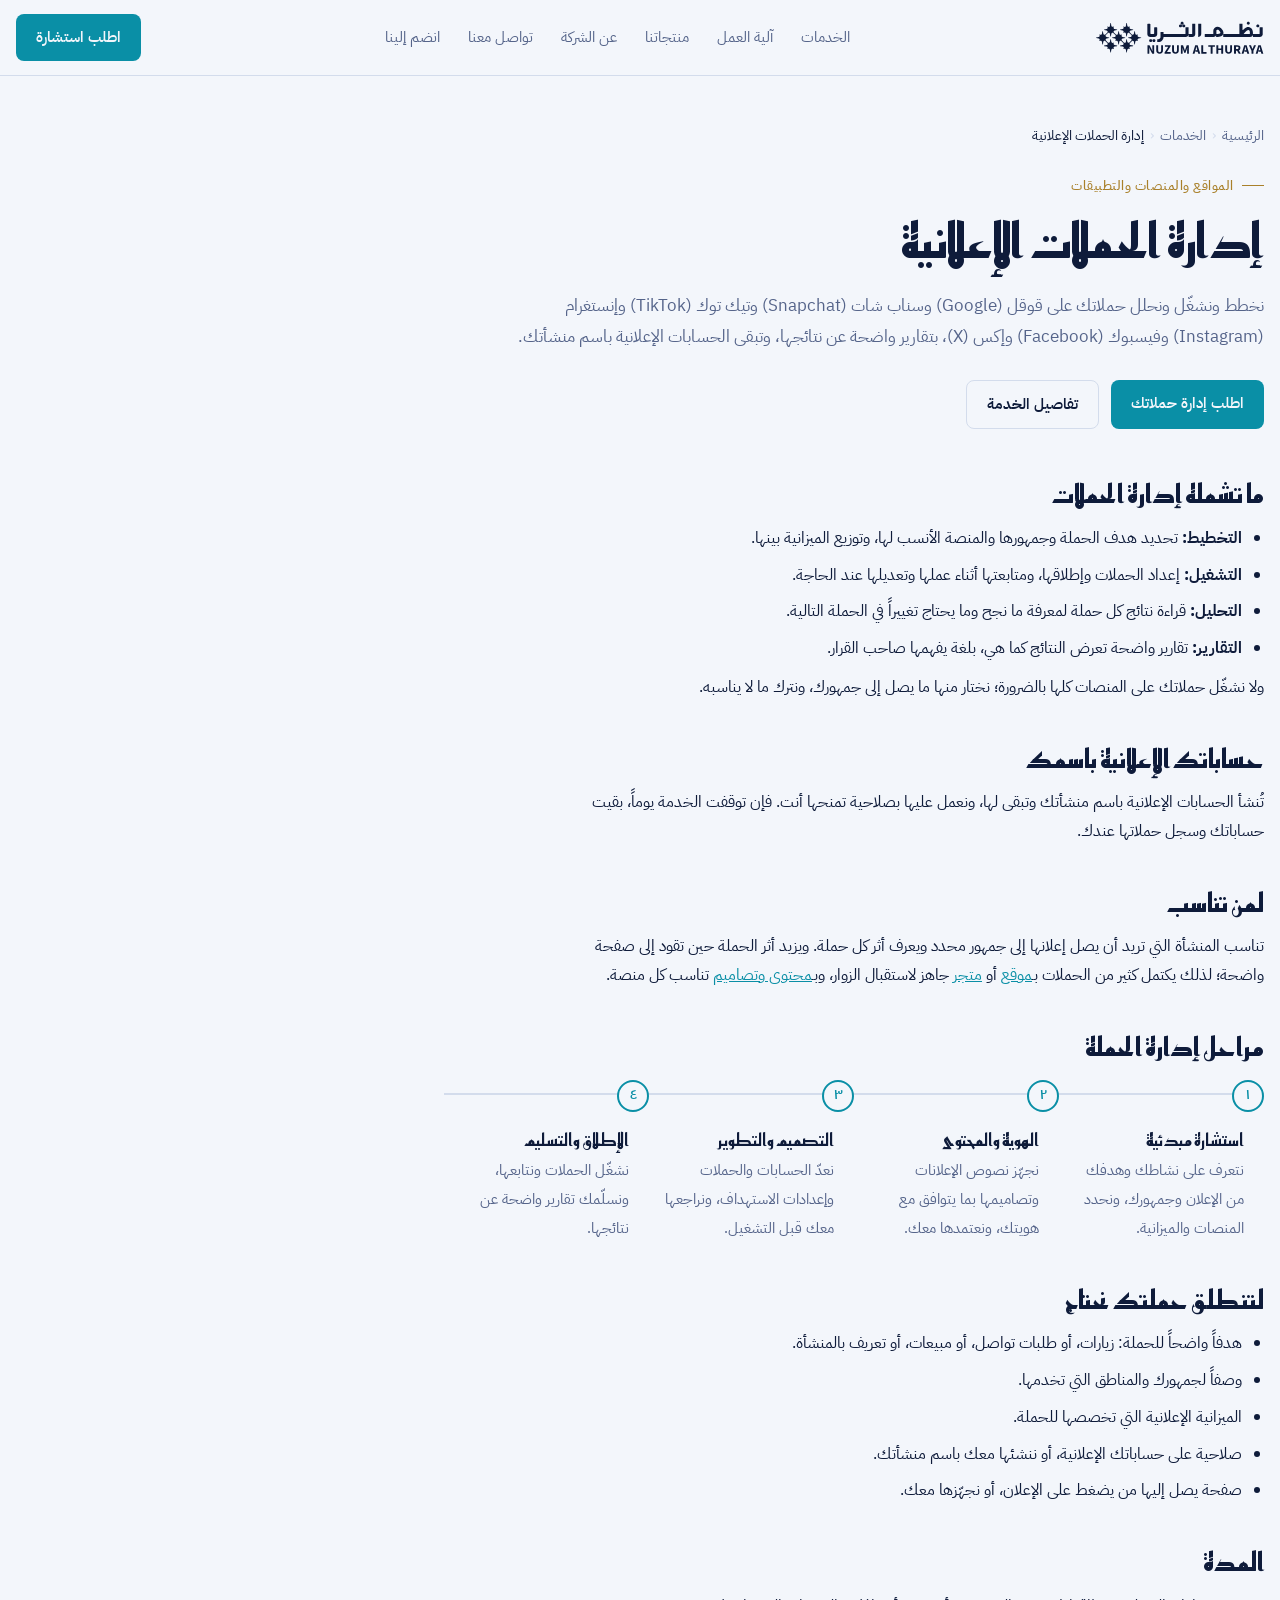
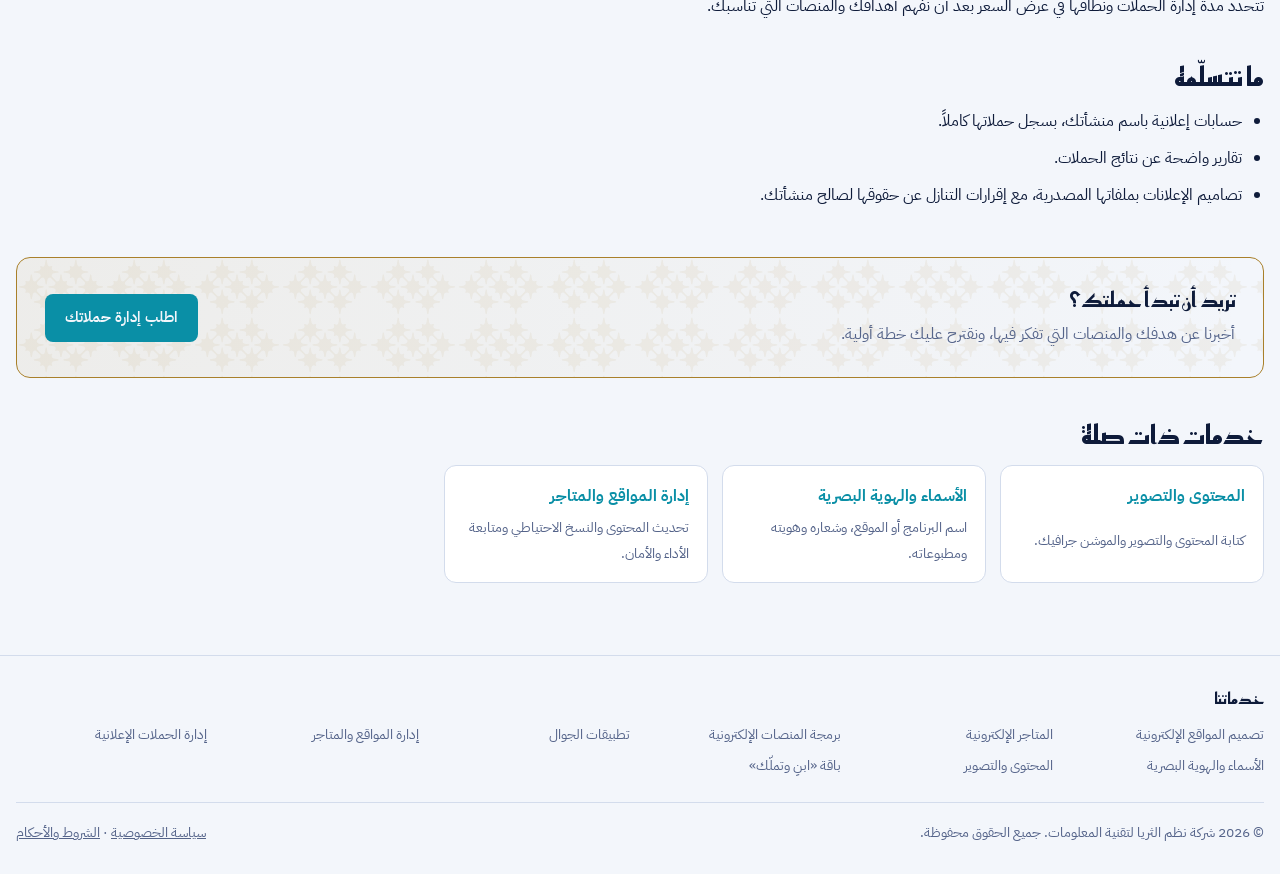
==== services/ad-campaigns/index.html @ 62db6244 "صفحات الخدمات وتحسين الظهور في محركات البحث، وإضافة خدمة إدارة الحملات الإعلانية - عنوان ووصف جديدان" ====
<!doctype html>
<html lang="ar" dir="rtl">
<head>
<meta charset="utf-8">
<meta name="viewport" content="width=device-width,initial-scale=1,viewport-fit=cover">
<title>إدارة الحملات الإعلانية على قوقل وسناب شات | نظم الثريا</title>
<meta name="description" content="إدارة الحملات الإعلانية على قوقل وسناب شات وتيك توك وإنستغرام وفيسبوك وإكس: تخطيط وتشغيل وتحليل بتقارير واضحة، والحسابات باسم منشأتك.">
<meta name="theme-color" content="#0A1630">
<link rel="canonical" href="https://nuzumalthuraya.com/services/ad-campaigns/">
<meta property="og:type" content="website">
<meta property="og:site_name" content="نظم الثريا">
<meta property="og:locale" content="ar_SA">
<meta property="og:url" content="https://nuzumalthuraya.com/services/ad-campaigns/">
<meta property="og:title" content="إدارة الحملات الإعلانية على قوقل وسناب شات | نظم الثريا">
<meta property="og:description" content="إدارة الحملات الإعلانية على قوقل وسناب شات وتيك توك وإنستغرام وفيسبوك وإكس: تخطيط وتشغيل وتحليل بتقارير واضحة، والحسابات باسم منشأتك.">
<meta property="og:image" content="https://nuzumalthuraya.com/og-image.png">
<meta property="og:image:width" content="1200">
<meta property="og:image:height" content="630">
<meta name="twitter:card" content="summary_large_image">
<meta name="twitter:title" content="إدارة الحملات الإعلانية على قوقل وسناب شات | نظم الثريا">
<meta name="twitter:description" content="إدارة الحملات الإعلانية على قوقل وسناب شات وتيك توك وإنستغرام وفيسبوك وإكس: تخطيط وتشغيل وتحليل بتقارير واضحة، والحسابات باسم منشأتك.">
<meta name="twitter:image" content="https://nuzumalthuraya.com/og-image.png">
<link rel="icon" href="/favicon.ico" sizes="48x48">
<link rel="icon" href="/favicon.svg" type="image/svg+xml">
<link rel="icon" href="/favicon-96.png" type="image/png" sizes="96x96">
<link rel="icon" href="/favicon-192.png" type="image/png" sizes="192x192">
<link rel="apple-touch-icon" href="/apple-touch-icon.png">
<link rel="preconnect" href="https://fonts.googleapis.com">
<link rel="preconnect" href="https://fonts.gstatic.com" crossorigin>
<link rel="stylesheet" href="https://fonts.googleapis.com/css2?family=Reem+Kufi:wght@500;600;700&family=IBM+Plex+Sans+Arabic:wght@300;400;500;600;700&family=IBM+Plex+Mono:wght@400;500&display=swap">
<link rel="stylesheet" href="/style.css">
<script type="application/ld+json">
{
  "@context": "https://schema.org",
  "@type": "Service",
  "name": "إدارة الحملات الإعلانية",
  "serviceType": "إدارة الحملات الإعلانية",
  "description": "إدارة الحملات الإعلانية على قوقل وسناب شات وتيك توك وإنستغرام وفيسبوك وإكس: تخطيط وتشغيل وتحليل بتقارير واضحة، والحسابات باسم منشأتك.",
  "url": "https://nuzumalthuraya.com/services/ad-campaigns/",
  "areaServed": "SA",
  "provider": {
    "@type": "ProfessionalService",
    "@id": "https://nuzumalthuraya.com/#organization",
    "name": "نظم الثريا لتقنية المعلومات",
    "url": "https://nuzumalthuraya.com/"
  }
}
</script>
<script type="application/ld+json">
{
  "@context": "https://schema.org",
  "@type": "BreadcrumbList",
  "itemListElement": [
    {
      "@type": "ListItem",
      "position": 1,
      "name": "الرئيسية",
      "item": "https://nuzumalthuraya.com/"
    },
    {
      "@type": "ListItem",
      "position": 2,
      "name": "إدارة الحملات الإعلانية",
      "item": "https://nuzumalthuraya.com/services/ad-campaigns/"
    }
  ]
}
</script>
</head>
<body>
<div class="site" dir="rtl" lang="ar">
<!-- بداية الترويسة المشتركة (متطابقة حرفياً في كل الصفحات) -->
<svg width="0" height="0" style="position:absolute" aria-hidden="true">
  <defs>
    <symbol id="nz-logo-h" viewBox="702 545 394 78"><path fill="currentColor" transform="translate(-201 91)" d="M 1011.9 493.6 L 1006.4 494.6 C 1004.2 495 1003.2 497.5 1004.4 499.3 C 1004.9 500 1004.1 500.8 1003.4 500.3 C 1002.9 499.9 1002.3 499.8 1001.7 499.8 C 1000.3 499.8 999 500.7 998.7 502.3 L 997.8 507.8 C 997.6 508.6 996.5 508.6 996.4 507.8 L 995.4 502.3 C 995.3 501.8 995.2 501.4 995 501.1 C 994 499.6 991.8 499.5 990.6 500.8 L 986.3 505.1 C 985.4 505.9 985.1 507.3 985.7 508.3 C 986.1 509.1 986.9 509.7 987.9 509.9 L 993.4 510.9 C 994.2 511 994.2 512.1 993.4 512.3 L 987.4 513.3 C 985.2 513.7 984.3 516.4 985.9 517.9 C 986.4 518.6 985.6 519.4 984.9 518.9 C 984.4 518.6 983.8 518.4 983.2 518.4 C 981.8 518.4 980.5 519.4 980.2 520.9 L 979.2 526.4 C 979.1 527.2 978 527.2 977.8 526.4 L 976.9 520.9 C 976.5 518.7 974 517.7 972.1 518.9 C 972 519.1 971.7 519.1 971.5 519.1 C 971.3 519 971.1 518.8 971.1 518.6 C 971 518.4 971 518.1 971.1 518 C 971.2 517.9 971.2 517.9 971.3 517.8 C 971.3 517.8 971.3 517.7 971.4 517.7 C 971.5 517.6 971.5 517.5 971.6 517.4 C 971.7 517.2 971.8 517 971.9 516.8 C 971.9 516.6 972 516.4 972 516.2 C 972 516 972 515.8 972 515.6 C 971.9 515.4 971.9 515.2 971.8 515 C 971.7 514.8 971.6 514.6 971.5 514.5 C 971.4 514.3 971.3 514.1 971.1 514 C 971 513.8 970.8 513.7 970.6 513.6 C 970.4 513.5 970.2 513.4 970 513.4 C 969.9 513.3 969.8 513.3 969.7 513.3 L 963.7 512.3 C 962.9 512.1 962.9 511 963.7 510.9 L 969.2 509.9 C 969.3 509.9 969.4 509.9 969.5 509.8 C 971.6 509.2 972.2 506.5 970.7 505 L 966.1 500.4 C 965.7 500 965.2 499.8 964.6 499.8 C 963.9 499.8 963.3 500 962.7 500.4 C 962.2 500.9 961.8 501.5 961.7 502.3 L 960.7 507.8 C 960.6 508.6 959.4 508.6 959.3 507.8 L 958.3 502.3 C 958 500.1 955.4 499 953.6 500.3 C 953.5 500.4 953.3 500.4 953.2 500.4 C 952.7 500.4 952.2 499.8 952.6 499.3 C 954.2 497.8 953.4 495 951.2 494.7 L 945.1 493.6 C 944.3 493.5 944.3 492.4 945.1 492.2 L 950.7 491.3 C 952.3 491 953.3 489.5 953.2 488.1 C 953.1 487.5 952.9 487.1 952.5 486.7 L 947.5 481.7 C 947.2 481.3 946.7 481.1 946.1 481.1 C 944.7 481.1 943.4 482.1 943.1 483.6 L 942.2 489.1 C 942 489.9 940.9 489.9 940.8 489.1 L 939.8 483.6 C 939.6 482.2 938.4 481.2 937.1 481.1 C 936.4 481 935.7 481.4 935.2 481.8 L 930.4 486.7 C 930 487.1 929.8 487.7 929.8 488.3 C 929.8 489.7 930.7 491 932.3 491.3 L 937.8 492.2 C 938.6 492.4 938.6 493.5 937.8 493.6 L 932.3 494.6 C 931.3 494.7 930.5 495.4 930.1 496.1 C 929.5 497.2 929.8 498.6 930.7 499.4 L 934.9 503.7 C 936.4 505.2 939.1 504.6 939.7 502.6 C 939.8 502.5 939.8 502.3 939.8 502.2 L 940.8 496.7 C 940.9 495.9 942 495.9 942.2 496.7 L 943.1 502.2 C 943.5 504.4 946 505.5 947.8 504.2 C 948 504.1 948.1 504 948.3 504 C 948.8 504 949.2 504.7 948.8 505.2 C 947.6 507 948.6 509.5 950.8 509.9 L 956.3 510.9 C 957.1 511 957.1 512.1 956.3 512.3 L 950.8 513.2 C 948.6 513.6 947.6 516.1 948.8 517.9 C 948.9 518 949 518.2 949 518.3 C 949 518.7 948.6 519.1 948.2 519.1 C 948.1 519.1 948 519 947.9 519 C 947.8 518.9 947.8 518.9 947.7 518.9 C 947.7 518.8 947.6 518.8 947.5 518.8 C 947.1 518.5 946.6 518.4 946.1 518.4 C 944.7 518.4 943.4 519.4 943.1 520.9 L 942.2 526.4 C 942 527.2 940.9 527.2 940.8 526.4 C 940.8 526.4 939.8 520.9 939.8 520.9 C 939.8 520.6 939.7 520.3 939.5 520.1 C 939.4 519.8 939.2 519.6 939 519.4 C 938.9 519.1 938.6 519 938.4 518.8 C 938.2 518.7 937.9 518.6 937.6 518.5 C 937.4 518.4 937.1 518.4 936.8 518.4 C 936.5 518.4 936.2 518.4 936 518.5 C 935.7 518.6 935.4 518.7 935.1 518.9 C 935 519 934.9 519.1 934.7 519.1 C 934.3 519.1 934 518.7 934 518.3 C 934 518.2 934 518.1 934 518 C 934.1 518 934.1 517.9 934.2 517.8 C 934.3 517.7 934.3 517.6 934.4 517.4 C 934.5 517.1 934.6 516.9 934.6 516.6 C 934.7 516.3 934.6 516 934.6 515.7 C 934.6 515.5 934.5 515.2 934.4 514.9 C 934.2 514.7 934.1 514.4 933.9 514.2 C 933.7 514 933.5 513.8 933.3 513.7 C 933 513.5 932.8 513.4 932.5 513.3 C 932.4 513.3 932.2 513.2 932.1 513.2 L 926.6 512.3 C 925.8 512.1 925.8 511 926.6 510.9 L 932.1 509.9 C 933.7 509.6 934.7 508.2 934.6 506.7 C 934.6 506.2 934.3 505.7 934 505.3 L 929 500.4 C 928.6 500 928.1 499.8 927.6 499.8 C 926.9 499.8 926.2 500 925.7 500.4 C 925.1 500.9 924.7 501.5 924.6 502.3 L 923.6 507.8 C 923.5 508.6 922.4 508.6 922.2 507.8 L 921.3 502.3 C 920.9 500.1 918.4 499 916.6 500.3 C 916.6 500.3 916.6 500.3 916.6 500.3 C 916.4 500.4 916.3 500.4 916.2 500.4 C 915.8 500.4 915.4 500.1 915.4 499.7 C 915.4 499.6 915.4 499.6 915.5 499.5 C 915.5 499.4 915.5 499.4 915.6 499.3 C 915.6 499.3 915.6 499.3 915.6 499.2 C 916.8 497.4 915.8 494.9 913.6 494.6 L 908.1 493.6 C 907.3 493.5 907.3 492.4 908.1 492.2 L 913.6 491.3 C 915.8 490.9 916.8 488.4 915.6 486.5 C 915.5 486.4 915.4 486.3 915.4 486.1 C 915.4 485.6 916 485.2 916.6 485.5 C 918.4 486.8 920.9 485.8 921.3 483.6 L 922.2 478.1 C 922.4 477.3 923.5 477.3 923.6 478.1 L 924.6 483.6 C 924.8 484.9 925.9 485.8 927 486 C 927.8 486.2 928.6 485.9 929.2 485.3 L 934 480.5 C 934.4 480.1 934.6 479.5 934.6 478.9 C 934.6 477.5 933.7 476.2 932.1 475.9 L 926.6 475 C 925.8 474.8 925.8 473.7 926.6 473.6 L 932.1 472.6 C 934.3 472.2 935.4 469.7 934.1 467.9 C 934 467.8 933.9 467.6 933.9 467.5 C 933.9 467 934.6 466.5 935.1 466.9 C 936.7 468.5 939.4 467.6 939.7 465.4 L 940.8 459.4 C 940.9 458.6 942 458.6 942.2 459.4 L 943.1 464.9 C 943.5 467.1 946 468.2 947.8 466.9 C 948.5 466.4 949.3 467.2 948.8 467.9 C 948.5 468.4 948.3 469 948.3 469.6 C 948.3 471 949.3 472.4 950.8 472.6 L 956.3 473.6 C 957.1 473.7 957.1 474.8 956.3 475 L 950.8 475.9 C 949.2 476.2 948.2 477.7 948.3 479.1 C 948.3 479.6 948.6 480.1 949 480.5 L 953.8 485.4 C 954.3 485.9 954.9 486.1 955.6 486.1 C 956.9 486 958.1 485.1 958.3 483.6 L 959.3 478.1 C 959.4 477.3 960.6 477.3 960.7 478.1 L 961.7 483.6 C 962 485.8 964.6 486.8 966.4 485.5 C 966.5 485.4 966.7 485.4 966.8 485.4 C 967.3 485.4 967.8 486 967.4 486.5 C 967 487.1 966.8 487.7 966.8 488.3 C 966.8 489.7 967.8 491 969.3 491.3 L 974.9 492.2 C 975.7 492.4 975.7 493.5 974.9 493.6 L 969.3 494.6 C 968.4 494.7 967.6 495.4 967.2 496.1 C 966.6 497.2 966.9 498.6 967.8 499.4 L 972 503.7 C 973.5 505.2 976.2 504.6 976.8 502.5 C 976.8 502.4 976.9 502.3 976.9 502.2 L 977.8 496.7 C 978 495.9 979.1 495.9 979.2 496.7 L 980.2 502.2 C 980.3 502.7 980.5 503.1 980.7 503.5 C 981.7 504.9 983.8 504.9 985 503.7 L 989.3 499.4 C 990.2 498.6 990.5 497.2 989.9 496.1 C 989.5 495.4 988.7 494.7 987.7 494.6 L 982.2 493.6 C 981.4 493.5 981.4 492.4 982.2 492.2 L 987.7 491.3 C 989.3 491 990.3 489.5 990.2 488.1 C 990.2 487.5 989.9 487.1 989.6 486.7 L 984.6 481.7 C 984.2 481.3 983.7 481.1 983.2 481.1 C 981.8 481.1 980.5 482.1 980.2 483.6 L 979.2 489.1 C 979.1 489.9 978 489.9 977.8 489.1 L 976.8 483.1 C 976.4 480.9 973.7 480 972.1 481.7 C 971.5 482.1 970.7 481.3 971.2 480.7 C 972.4 478.8 971.4 476.3 969.2 475.9 L 963.7 475 C 962.9 474.8 962.9 473.7 963.7 473.6 L 969.2 472.6 C 971.4 472.2 972.4 469.7 971.1 467.9 C 971 467.8 971 467.6 971 467.5 C 971 467 971.6 466.5 972.2 466.9 C 973.7 468.5 976.4 467.6 976.8 465.4 L 977.8 459.4 C 978 458.6 979.1 458.6 979.2 459.4 L 980.2 464.9 C 980.6 467.1 983.1 468.2 984.9 466.9 C 985.6 466.4 986.4 467.2 985.9 467.9 C 984.6 469.7 985.7 472.2 987.9 472.6 L 993.4 473.6 C 994.2 473.7 994.2 474.8 993.4 475 L 987.9 475.9 C 986.9 476.1 986.1 476.7 985.7 477.5 C 985.1 478.6 985.4 479.9 986.3 480.8 L 990.6 485.1 C 991.8 486.3 993.9 486.2 994.9 484.8 C 995.1 484.5 995.3 484.1 995.4 483.6 L 996.4 478.1 C 996.5 477.3 997.6 477.3 997.8 478.1 L 998.7 483.6 C 999.1 485.8 1001.6 486.8 1003.4 485.5 C 1003.6 485.4 1003.7 485.4 1003.9 485.4 C 1004.4 485.4 1004.8 486 1004.4 486.5 C 1004.1 487.1 1003.9 487.7 1003.9 488.3 C 1003.9 489.7 1004.9 491 1006.4 491.3 L 1011.9 492.2 C 1012.7 492.4 1012.7 493.5 1011.9 493.6 "/><path fill="currentColor" d="M 847.3 559.7 C 848 559.7 848.5 560.3 848.5 560.9 L 848.5 575.6 C 848.5 577.4 847.9 578.9 846.5 580.1 C 845.1 581.3 843.5 582 841.7 582 L 832.4 582 C 830.6 582 829 581.3 827.6 580.1 C 826.3 578.9 825.6 577.4 825.6 575.6 L 825.6 552.2 C 825.6 551.6 826.1 551.1 826.8 551.1 L 831.5 551.1 C 832.1 551.1 832.7 551.6 832.7 552.2 L 832.7 574 C 832.7 574.7 833.3 575.2 833.9 575.2 L 840.1 575.2 C 840.8 575.2 841.4 574.7 841.4 574 L 841.4 560.9 C 841.4 560.3 841.9 559.7 842.6 559.7 Z M 847.3 559.7  M 936.7 551.8 L 936.7 575.6 C 936.7 577.4 936.1 578.9 934.7 580.1 C 933.4 581.4 931.8 582 929.9 582 L 921.9 582 C 921.5 582 921.2 581.7 921.2 581.3 L 921.2 575.6 C 921.2 577.4 920.5 578.9 919.2 580.1 C 917.8 581.4 916.2 582 914.4 582 L 863.9 582 C 863.5 582 863.2 582.3 863.2 582.6 C 863.1 585.5 861.9 588.1 859.8 590.3 C 857.6 592.7 854.6 593.9 851.1 593.9 L 849.2 593.9 C 848.9 593.9 848.5 593.6 848.5 593.2 L 848.5 587.9 C 848.5 587.5 848.9 587.2 849.2 587.2 L 851.1 587.2 C 852.5 587.2 853.7 586.7 854.6 585.8 C 855.6 584.8 856.1 583.5 856.1 582 L 856.1 571.4 C 856.1 571 856.4 570.7 856.7 570.7 L 862.5 570.7 C 862.9 570.7 863.2 571 863.2 571.4 L 863.2 574.6 C 863.2 574.9 863.5 575.2 863.9 575.2 L 913.4 575.2 C 913.7 575.2 914 574.9 914 574.6 L 914 560.4 C 914 560 914.4 559.7 914.7 559.7 L 920.5 559.7 C 920.9 559.7 921.2 560 921.2 560.4 L 921.2 575.2 L 928.9 575.2 C 929.3 575.2 929.6 574.9 929.6 574.5 L 929.6 551.8 C 929.6 551.4 930 551.1 930.4 551.1 L 936 551.1 C 936.4 551.1 936.7 551.4 936.7 551.8  M 943.5 551.7 L 943.5 581.3 C 943.5 581.7 943.9 582 944.3 581.9 C 946.2 581.8 947.7 581.1 948.8 579.9 C 950 578.5 950.6 576.8 950.6 574.8 L 950.6 551.7 C 950.6 551.4 950.3 551.1 949.9 551.1 L 944.2 551.1 C 943.8 551.1 943.5 551.4 943.5 551.7  M 1063.3 574.5 C 1063.3 574.9 1063 575.2 1062.6 575.2 L 1049.6 575.2 C 1049.2 575.2 1049 574.8 1049.2 574.5 C 1051.8 571.2 1054 568.9 1055.9 567.6 C 1057.9 566.2 1059.5 565.8 1060.9 566.2 C 1061.5 566.5 1062.1 567 1062.6 567.6 C 1063.1 568.4 1063.3 569.7 1063.3 571.7 Z M 993.7 574.2 C 992.8 574.9 991.2 575.2 989 575.2 L 986.4 575.2 C 986 575.2 985.7 574.9 985.7 574.5 L 985.7 567.9 C 985.7 567 985.9 566.4 986.5 566 C 987 565.5 987.8 565.3 988.8 565.3 C 989.8 565.3 990.7 565.7 991.4 566.4 C 992.9 567.9 993.8 569.1 994.3 570.1 C 994.7 571.1 994.9 571.8 994.9 572.3 C 994.9 572.8 994.5 573.5 993.7 574.2 M 1092.4 559.7 L 1086.6 559.7 C 1086.2 559.7 1085.9 560 1085.9 560.4 L 1085.9 574.6 C 1085.9 574.9 1085.6 575.2 1085.2 575.2 L 1070.5 575.2 L 1070.4 571.6 C 1070.4 568.9 1069.8 566.6 1068.7 564.5 C 1067.7 562.4 1065.9 560.9 1063.5 559.9 C 1060.8 559 1058.4 558.9 1056.1 559.7 C 1053.8 560.4 1051.7 561.7 1049.8 563.4 C 1049 564.1 1048.2 564.8 1047.5 565.6 C 1047 566.1 1046.2 565.8 1046.2 565.2 L 1046.2 551.7 C 1046.2 551.4 1045.9 551.1 1045.5 551.1 L 1039.8 551.1 C 1039.4 551.1 1039 551.4 1039 551.7 L 1039 574.5 C 1039 574.9 1038.7 575.2 1038.3 575.2 L 1001.6 575.2 C 1001.9 574.3 1002.1 573.3 1002.1 572.2 C 1002.1 568.9 1000.2 565.4 996.6 561.8 C 994.5 559.7 992 558.6 989 558.5 C 986 558.4 983.5 559.3 981.4 561.1 C 979.5 562.8 978.5 565.1 978.5 567.8 L 978.5 574.5 C 978.5 574.9 978.2 575.2 977.8 575.2 L 959.4 575.2 C 959 575.2 958.7 575.5 958.7 575.9 L 958.7 581.3 C 958.7 581.7 959 582 959.4 582 L 978.8 582 C 980.3 582 981.5 581.6 982.6 580.9 C 983.7 580.3 984.5 579.4 985 578.3 L 985 581.3 C 985 581.7 985.3 582 985.7 582 L 989 582 C 990.9 582 992.9 581.6 994.9 581 C 996.9 580.3 998.6 579.3 1000 577.8 C 1000.7 577.1 1001.2 576.3 1001.5 575.4 L 1001.5 581.3 C 1001.5 581.7 1001.8 582 1002.2 582 L 1063.7 582 C 1065.6 582 1067.2 581.3 1068.6 580.1 C 1069.6 579.1 1070.2 578 1070.4 576.8 L 1070.4 581.3 C 1070.4 581.7 1070.8 582 1071.1 582 L 1086.2 582 C 1088.1 582 1089.7 581.4 1091 580.1 C 1091.9 579.3 1092.5 578.4 1092.8 577.4 C 1093 576.8 1093.1 576.2 1093.1 575.6 L 1093.1 560.4 C 1093.1 560 1092.8 559.7 1092.4 559.7  M 1062.6 548.3 C 1062.5 548.1 1062.4 548 1062.2 547.8 C 1061.5 547.1 1060.7 546.8 1059.7 546.8 C 1058.7 546.8 1057.9 547.1 1057.2 547.8 C 1057 548 1056.9 548.1 1056.7 548.3 C 1056.3 548.8 1056.1 549.5 1056.1 550.2 C 1056.1 551.1 1056.5 551.9 1057.2 552.6 C 1057.9 553.2 1058.7 553.6 1059.7 553.6 C 1060.7 553.6 1061.5 553.2 1062.2 552.6 C 1062.9 551.9 1063.2 551.1 1063.2 550.2 C 1063.2 549.5 1063 548.8 1062.6 548.3  M 905.4 554.4 C 905.2 554.3 905.1 554.1 904.9 554 C 904.2 553.3 903.4 553 902.4 553 C 901.4 553 900.6 553.3 899.9 554 C 899.7 554.1 899.6 554.3 899.5 554.4 C 899.1 555 898.9 555.6 898.9 556.4 C 898.9 557.3 899.2 558.1 899.9 558.8 C 900.6 559.4 901.4 559.7 902.4 559.7 C 903.4 559.7 904.2 559.4 904.9 558.8 C 905.6 558.1 906 557.3 906 556.4 C 906 555.6 905.8 555 905.4 554.4  M 912.9 554.4 C 912.8 554.3 912.7 554.1 912.5 554 C 911.8 553.3 911 553 910 553 C 909 553 908.2 553.3 907.5 554 C 907.3 554.1 907.2 554.3 907.1 554.4 C 906.7 555 906.4 555.6 906.4 556.4 C 906.4 557.3 906.8 558.1 907.5 558.8 C 908.2 559.4 909 559.7 910 559.7 C 911 559.7 911.8 559.4 912.5 558.8 C 913.2 558.1 913.6 557.3 913.6 556.4 C 913.6 555.6 913.4 555 912.9 554.4  M 909.2 548.3 C 909.1 548.2 908.9 548 908.8 547.9 C 908.1 547.2 907.2 546.9 906.2 546.9 C 905.3 546.9 904.4 547.2 903.7 547.9 C 903.6 548 903.4 548.2 903.3 548.3 C 902.9 548.9 902.7 549.5 902.7 550.2 C 902.7 551.2 903 552 903.7 552.6 C 904.4 553.3 905.3 553.6 906.2 553.6 C 907.2 553.6 908.1 553.3 908.8 552.6 C 909.5 552 909.8 551.2 909.8 550.2 C 909.8 549.5 909.6 548.9 909.2 548.3  M 836.2 588.6 C 836.1 588.4 836 588.3 835.8 588.1 C 835.1 587.5 834.3 587.1 833.3 587.1 C 832.3 587.1 831.5 587.5 830.8 588.1 C 830.6 588.3 830.5 588.4 830.4 588.6 C 829.9 589.1 829.7 589.8 829.7 590.5 C 829.7 591.4 830.1 592.2 830.8 592.9 C 831.5 593.6 832.3 593.9 833.3 593.9 C 834.3 593.9 835.1 593.6 835.8 592.9 C 836.5 592.2 836.9 591.4 836.9 590.5 C 836.9 589.8 836.6 589.1 836.2 588.6  M 843.8 588.6 C 843.7 588.4 843.5 588.3 843.4 588.1 C 842.7 587.5 841.9 587.1 840.9 587.1 C 839.9 587.1 839.1 587.5 838.4 588.1 C 838.2 588.3 838.1 588.4 837.9 588.6 C 837.5 589.1 837.3 589.8 837.3 590.5 C 837.3 591.4 837.7 592.2 838.4 592.9 C 839.1 593.6 839.9 593.9 840.9 593.9 C 841.9 593.9 842.7 593.6 843.4 592.9 C 844.1 592.2 844.4 591.4 844.4 590.5 C 844.4 589.8 844.2 589.1 843.8 588.6  M 1084.9 554.7 C 1084.7 554.5 1084.5 554.2 1084.2 554 C 1083.5 553.3 1082.7 553 1081.7 553 C 1080.7 553 1079.9 553.3 1079.2 554 C 1079 554.2 1078.8 554.5 1078.6 554.7 C 1078.3 555.2 1078.2 555.8 1078.2 556.4 C 1078.2 557.3 1078.5 558.1 1079.2 558.8 C 1079.9 559.4 1080.7 559.7 1081.7 559.7 C 1082.7 559.7 1083.5 559.4 1084.2 558.8 C 1084.9 558.1 1085.3 557.3 1085.3 556.4 C 1085.3 555.8 1085.1 555.2 1084.9 554.7 "/><path fill="currentColor" d="M 837.6 601 C 837.4 601 837.2 601.2 837.2 601.5 L 837.2 608 C 837.2 609.2 837.2 610.4 837.4 611.7 C 837.5 613 837.7 614.2 837.7 615.2 L 837.6 615.2 L 835.7 610.9 C 835.7 610.9 835.7 610.8 835.7 610.8 L 830.6 601.3 C 830.5 601.1 830.4 601 830.2 601 L 826.4 601 C 826.1 601 825.9 601.2 825.9 601.5 L 825.9 620.4 C 825.9 620.6 826.1 620.8 826.4 620.8 L 829.7 620.8 C 830 620.8 830.2 620.6 830.2 620.4 L 830.2 613.8 C 830.2 612.6 830.1 611.4 830 610.1 C 829.8 608.9 829.7 607.7 829.6 606.6 L 829.7 606.6 L 831.7 610.9 C 831.7 610.9 831.7 610.9 831.7 610.9 L 836.7 620.6 C 836.8 620.7 837 620.8 837.1 620.8 L 841 620.8 C 841.2 620.8 841.4 620.6 841.4 620.4 L 841.4 601.5 C 841.4 601.2 841.2 601 841 601 Z M 837.6 601  M 871.4 616.4 L 879.6 603.8 C 879.7 603.8 879.7 603.7 879.7 603.6 L 879.7 601.5 C 879.7 601.2 879.5 601 879.3 601 L 866.7 601 C 866.5 601 866.3 601.2 866.3 601.5 L 866.3 604.3 C 866.3 604.6 866.5 604.8 866.7 604.8 L 873.4 604.8 C 873.7 604.8 873.9 605.2 873.8 605.5 L 865.5 618 C 865.5 618.1 865.5 618.2 865.5 618.3 L 865.5 620.4 C 865.5 620.6 865.7 620.8 865.9 620.8 L 879.3 620.8 C 879.6 620.8 879.8 620.6 879.8 620.4 L 879.8 617.5 C 879.8 617.3 879.6 617.1 879.3 617.1 L 871.8 617.1 C 871.4 617.1 871.2 616.7 871.4 616.4  M 917.4 601 C 917.2 601 917 601.1 916.9 601.3 L 913.9 609.8 C 913.7 610.4 913.5 611 913.3 611.6 C 913.2 612.2 913 612.9 912.8 613.5 L 912.7 613.5 C 912.5 612.9 912.3 612.2 912.1 611.6 C 911.9 611 911.7 610.4 911.5 609.8 L 908.4 601.3 C 908.4 601.1 908.2 601 908 601 L 903.9 601 C 903.6 601 903.4 601.2 903.4 601.5 L 903.4 620.4 C 903.4 620.6 903.6 620.8 903.9 620.8 L 907 620.8 C 907.2 620.8 907.4 620.6 907.4 620.4 L 907.4 613.6 C 907.4 612.6 907.4 611.5 907.2 610.2 C 907.1 608.9 907 607.8 906.9 606.8 L 907 606.8 L 908.6 611.5 L 911.3 618.8 C 911.3 619 911.5 619.1 911.7 619.1 L 913.5 619.1 C 913.7 619.1 913.9 619 914 618.8 L 916.7 611.5 L 918.3 606.8 L 918.4 606.8 C 918.3 607.8 918.2 608.9 918 610.2 C 917.9 611.5 917.8 612.6 917.8 613.6 L 917.8 620.4 C 917.8 620.6 918 620.8 918.3 620.8 L 921.5 620.8 C 921.7 620.8 921.9 620.6 921.9 620.4 L 921.9 601.5 C 921.9 601.2 921.7 601 921.5 601 Z M 917.4 601  M 955.1 616.6 L 955.1 601.4 C 955.1 601.2 954.9 601 954.7 601 L 951.1 601 C 950.8 601 950.6 601.2 950.6 601.4 L 950.6 620.4 C 950.6 620.6 950.8 620.8 951.1 620.8 L 962.5 620.8 C 962.7 620.8 962.9 620.6 962.9 620.4 L 962.9 617.5 C 962.9 617.3 962.7 617.1 962.5 617.1 L 955.5 617.1 C 955.3 617.1 955.1 616.9 955.1 616.6  M 966.9 601.5 L 966.9 604.3 C 966.9 604.6 967.1 604.8 967.4 604.8 L 971.9 604.8 C 972.2 604.8 972.4 605 972.4 605.2 L 972.4 620.4 C 972.4 620.6 972.6 620.8 972.8 620.8 L 976.4 620.8 C 976.7 620.8 976.9 620.6 976.9 620.4 L 976.9 605.2 C 976.9 605 977.1 604.8 977.3 604.8 L 981.9 604.8 C 982.1 604.8 982.3 604.6 982.3 604.3 L 982.3 601.5 C 982.3 601.2 982.1 601 981.9 601 L 967.4 601 C 967.1 601 966.9 601.2 966.9 601.5  M 996.9 601.5 L 996.9 608.2 C 996.9 608.4 996.7 608.6 996.5 608.6 L 990.5 608.6 C 990.3 608.6 990.1 608.4 990.1 608.2 L 990.1 601.5 C 990.1 601.2 989.9 601 989.6 601 L 986 601 C 985.8 601 985.6 601.2 985.6 601.5 L 985.6 620.4 C 985.6 620.6 985.8 620.8 986 620.8 L 989.6 620.8 C 989.9 620.8 990.1 620.6 990.1 620.4 L 990.1 613 C 990.1 612.7 990.3 612.5 990.5 612.5 L 996.5 612.5 C 996.7 612.5 996.9 612.7 996.9 613 L 996.9 620.4 C 996.9 620.6 997.1 620.8 997.3 620.8 L 1001 620.8 C 1001.2 620.8 1001.4 620.6 1001.4 620.4 L 1001.4 601.5 C 1001.4 601.2 1001.2 601 1001 601 L 997.3 601 C 997.1 601 996.9 601.2 996.9 601.5  M 1018 601 C 1017.8 601 1017.6 601.2 1017.6 601.4 L 1017.6 612.1 C 1017.6 614 1017.3 615.4 1016.7 616.2 C 1016 616.9 1015.2 617.3 1014.1 617.3 C 1013 617.3 1012.1 616.9 1011.5 616.2 C 1010.9 615.4 1010.6 614 1010.6 612.1 L 1010.6 601.4 C 1010.6 601.2 1010.4 601 1010.2 601 L 1006.6 601 C 1006.3 601 1006.1 601.2 1006.1 601.4 L 1006.1 611.6 C 1006.1 615 1006.8 617.4 1008.2 618.9 C 1009.5 620.4 1011.5 621.2 1014.1 621.2 C 1016.6 621.2 1018.6 620.4 1019.9 618.9 C 1021.2 617.4 1021.9 615 1021.9 611.6 L 1021.9 601.4 C 1021.9 601.2 1021.7 601 1021.4 601 Z M 1018 601  M 894.8 601 C 894.5 601 894.3 601.2 894.3 601.4 L 894.3 612.1 C 894.3 614 894 615.4 893.4 616.2 C 892.8 616.9 891.9 617.3 890.8 617.3 C 889.7 617.3 888.9 616.9 888.3 616.2 C 887.7 615.4 887.4 614 887.4 612.1 L 887.4 601.4 C 887.4 601.2 887.2 601 887 601 L 883.4 601 C 883.1 601 882.9 601.2 882.9 601.4 L 882.9 611.6 C 882.9 615 883.6 617.4 884.9 618.9 C 886.3 620.4 888.3 621.2 890.8 621.2 C 893.4 621.2 895.3 620.4 896.7 618.9 C 898 617.4 898.6 615 898.6 611.6 L 898.6 601.4 C 898.6 601.2 898.4 601 898.2 601 Z M 894.8 601  M 858.1 601 C 857.8 601 857.6 601.2 857.6 601.4 L 857.6 612.1 C 857.6 614 857.3 615.4 856.7 616.2 C 856.1 616.9 855.2 617.3 854.1 617.3 C 853 617.3 852.1 616.9 851.6 616.2 C 851 615.4 850.7 614 850.7 612.1 L 850.7 601.4 C 850.7 601.2 850.5 601 850.2 601 L 846.6 601 C 846.4 601 846.2 601.2 846.2 601.4 L 846.2 611.6 C 846.2 615 846.9 617.4 848.2 618.9 C 849.6 620.4 851.5 621.2 854.1 621.2 C 856.7 621.2 858.6 620.4 859.9 618.9 C 861.3 617.4 861.9 615 861.9 611.6 L 861.9 601.4 C 861.9 601.2 861.7 601 861.5 601 Z M 858.1 601  M 1033.4 610.1 L 1031.5 610.1 C 1031.3 610.1 1031.1 609.9 1031.1 609.7 L 1031.1 605 C 1031.1 604.7 1031.3 604.6 1031.5 604.6 L 1033.4 604.6 C 1034.6 604.6 1035.5 604.8 1036.1 605.1 C 1036.7 605.5 1037.1 606.2 1037.1 607.2 C 1037.1 609.1 1035.8 610.1 1033.4 610.1 M 1038.1 613.3 C 1038 613.1 1038.1 612.8 1038.3 612.7 C 1039.2 612.2 1039.9 611.6 1040.5 610.8 C 1041.1 609.8 1041.4 608.6 1041.4 607.2 C 1041.4 604.8 1040.7 603.2 1039.2 602.3 C 1037.7 601.4 1035.9 601 1033.8 601 L 1027.1 601 C 1026.8 601 1026.6 601.2 1026.6 601.4 L 1026.6 620.4 C 1026.6 620.6 1026.8 620.8 1027.1 620.8 L 1030.7 620.8 C 1030.9 620.8 1031.1 620.6 1031.1 620.4 L 1031.1 614.1 C 1031.1 613.9 1031.3 613.7 1031.5 613.7 L 1033.3 613.7 C 1033.5 613.7 1033.6 613.8 1033.7 613.9 L 1037.3 620.6 C 1037.3 620.7 1037.5 620.8 1037.6 620.8 L 1041.7 620.8 C 1042 620.8 1042.2 620.5 1042 620.2 Z M 1038.1 613.3  M 1055.4 601 L 1050.7 601 C 1050.5 601 1050.3 601.1 1050.2 601.3 L 1044.3 620.2 C 1044.2 620.5 1044.4 620.8 1044.7 620.8 L 1048.4 620.8 C 1048.6 620.8 1048.7 620.7 1048.8 620.5 L 1049.3 618.4 C 1049.3 618.4 1050.5 613.8 1050.8 612.6 L 1051.3 610.8 C 1051.6 609.8 1051.9 608.8 1052.1 607.6 C 1052.4 606.5 1052.6 605.5 1052.9 604.4 L 1053 604.4 C 1053.2 605.4 1053.5 606.5 1053.8 607.6 C 1054 608.7 1054.3 609.8 1054.6 610.8 L 1055.1 612.6 L 1050.8 612.6 L 1050.8 615.7 C 1050.8 615.9 1051 616.1 1051.3 616.1 L 1055.6 616.1 C 1055.8 616.1 1056 616.2 1056.1 616.4 L 1057.1 620.5 C 1057.2 620.7 1057.3 620.8 1057.5 620.8 L 1061.3 620.8 C 1061.6 620.8 1061.8 620.5 1061.8 620.2 L 1055.8 601.3 C 1055.8 601.1 1055.6 601 1055.4 601  M 941.8 601 L 937 601 C 936.8 601 936.7 601.1 936.6 601.3 L 930.7 620.2 C 930.6 620.5 930.8 620.8 931.1 620.8 L 934.7 620.8 C 934.9 620.8 935.1 620.7 935.2 620.5 L 935.7 618.4 C 935.7 618.4 936.9 613.8 937.2 612.6 L 937.7 610.8 C 938 609.8 938.2 608.8 938.5 607.6 C 938.7 606.5 939 605.5 939.2 604.4 L 939.4 604.4 C 939.6 605.4 939.9 606.5 940.1 607.6 C 940.4 608.7 940.7 609.8 941 610.8 L 941.4 612.6 L 937.2 612.6 L 937.2 615.7 C 937.2 615.9 937.4 616.1 937.6 616.1 L 942 616.1 C 942.2 616.1 942.4 616.2 942.4 616.4 L 943.5 620.5 C 943.5 620.7 943.7 620.8 943.9 620.8 L 947.7 620.8 C 948 620.8 948.2 620.5 948.1 620.2 L 942.2 601.3 C 942.1 601.1 941.9 601 941.8 601  M 1088 601 L 1083.3 601 C 1083.1 601 1083 601.1 1082.9 601.3 L 1077 620.2 C 1076.9 620.5 1077.1 620.8 1077.4 620.8 L 1081 620.8 C 1081.2 620.8 1081.4 620.7 1081.4 620.5 L 1082 618.4 C 1082 618.4 1083.2 613.8 1083.5 612.6 L 1084 610.8 C 1084.2 609.8 1084.5 608.8 1084.8 607.6 C 1085 606.5 1085.3 605.5 1085.5 604.4 L 1085.6 604.4 C 1085.9 605.4 1086.2 606.5 1086.4 607.6 C 1086.7 608.7 1087 609.8 1087.2 610.8 L 1087.7 612.6 L 1083.5 612.6 L 1083.5 615.7 C 1083.5 615.9 1083.7 616.1 1083.9 616.1 L 1088.3 616.1 C 1088.5 616.1 1088.6 616.2 1088.7 616.4 L 1089.8 620.5 C 1089.8 620.7 1090 620.8 1090.2 620.8 L 1094 620.8 C 1094.3 620.8 1094.5 620.5 1094.4 620.2 L 1088.5 601.3 C 1088.4 601.1 1088.2 601 1088 601  M 1073.2 601 C 1073 601 1072.9 601.1 1072.8 601.3 L 1071.1 605.6 C 1070.8 606.3 1070.6 607 1070.3 607.7 C 1070 608.4 1069.7 609.2 1069.4 609.9 L 1069.3 609.9 C 1069.1 609.2 1068.8 608.4 1068.5 607.7 C 1068.3 607 1068 606.3 1067.7 605.6 L 1066 601.3 C 1066 601.1 1065.8 601 1065.6 601 L 1061.8 601 C 1061.5 601 1061.3 601.3 1061.4 601.6 L 1067.1 613.7 C 1067.1 613.7 1067.1 613.8 1067.1 613.9 L 1067.1 620.4 C 1067.1 620.6 1067.3 620.8 1067.6 620.8 L 1071.2 620.8 C 1071.4 620.8 1071.6 620.6 1071.6 620.4 L 1071.6 613.9 C 1071.6 613.8 1071.6 613.7 1071.6 613.7 L 1077.3 601.6 C 1077.4 601.3 1077.2 601 1076.9 601 Z M 1073.2 601 "/></symbol>
  </defs>
</svg>
<header>
  <div class="wrap bar">
    <a class="brand" href="/" aria-label="نظم الثريا — الرئيسية"><svg class="logo logo-h" role="img" aria-label="شعار نظم الثريا"><use href="#nz-logo-h"/></svg></a>
    <button class="menu-btn" type="button" id="menu-btn" aria-expanded="false" aria-controls="main-nav" aria-label="القائمة"><svg width="20" height="20" viewBox="0 0 24 24" fill="none" stroke="currentColor" stroke-width="2" stroke-linecap="round" aria-hidden="true"><path d="M4 7h16M4 12h16M4 17h16"/></svg></button>
    <nav aria-label="القائمة الرئيسية" id="main-nav"><ul>
      <li><a href="/#services">الخدمات</a></li>
      <li><a href="/#process">آلية العمل</a></li>
      <li><a href="/#products">منتجاتنا</a></li>
      <li><a href="/#about">عن الشركة</a></li>
      <li><a href="/#contact">تواصل معنا</a></li>
      <li><a href="/#join">انضم إلينا</a></li>
    </ul></nav>
    <a class="cta" href="/#contact">اطلب استشارة</a>
  </div>
</header>
<!-- نهاية الترويسة المشتركة -->

<main id="top" class="svc-page">
  <section class="svc-hero">
    <div class="wrap">
      <nav class="crumbs" aria-label="مسار التنقل"><ol>
        <li><a href="/">الرئيسية</a></li>
        <li><a href="/#services">الخدمات</a></li>
        <li aria-current="page">إدارة الحملات الإعلانية</li>
      </ol></nav>
      <span class="eyebrow">المواقع والمنصات والتطبيقات</span>
      <h1>إدارة الحملات الإعلانية</h1>
      <p class="lede">نخطط ونشغّل ونحلل حملاتك على قوقل (Google) وسناب شات (Snapchat) وتيك توك (TikTok) وإنستغرام (Instagram) وفيسبوك (Facebook) وإكس (X)، بتقارير واضحة عن نتائجها، وتبقى الحسابات الإعلانية باسم منشأتك.</p>
      <div class="actions">
        <a class="cta" href="/?service=ad-campaigns#contact">اطلب إدارة حملاتك</a>
        <a class="cta ghost" href="#details">تفاصيل الخدمة</a>
      </div>
    </div>
  </section>
  <section id="details" class="svc-body">
    <div class="wrap">
      <div class="svc-block">
        <h2>ما تشمله إدارة الحملات</h2>
        <ul>
<li><b>التخطيط:</b> تحديد هدف الحملة وجمهورها والمنصة الأنسب لها، وتوزيع الميزانية بينها.</li>
<li><b>التشغيل:</b> إعداد الحملات وإطلاقها، ومتابعتها أثناء عملها وتعديلها عند الحاجة.</li>
<li><b>التحليل:</b> قراءة نتائج كل حملة لمعرفة ما نجح وما يحتاج تغييراً في الحملة التالية.</li>
<li><b>التقارير:</b> تقارير واضحة تعرض النتائج كما هي، بلغة يفهمها صاحب القرار.</li>
</ul>
<p>ولا نشغّل حملاتك على المنصات كلها بالضرورة؛ نختار منها ما يصل إلى جمهورك، ونترك ما لا يناسبه.</p>
      </div>
      <div class="svc-block">
        <h2>حساباتك الإعلانية باسمك</h2>
        <p>تُنشأ الحسابات الإعلانية باسم منشأتك وتبقى لها، ونعمل عليها بصلاحية تمنحها أنت. فإن توقفت الخدمة يوماً، بقيت حساباتك وسجل حملاتها عندك.</p>
      </div>
      <div class="svc-block">
        <h2>لمن تناسب</h2>
        <p>تناسب المنشأة التي تريد أن يصل إعلانها إلى جمهور محدد ويعرف أثر كل حملة. ويزيد أثر الحملة حين تقود إلى صفحة واضحة؛ لذلك يكتمل كثير من الحملات بـ<a href="/services/website-design/">موقع</a> أو <a href="/services/ecommerce/">متجر</a> جاهز لاستقبال الزوار، وبـ<a href="/services/content/">محتوى وتصاميم</a> تناسب كل منصة.</p>
      </div>
      <div class="svc-block">
        <h2>مراحل إدارة الحملة</h2>
        <!-- TODO: [مراحل كل خدمة] لم تُعبّأ؛ هذه المراحل الأربع من قسم «آلية العمل» مكيّفة للخدمة. -->
        <ol class="steps">
          <li><b>استشارة مبدئية</b><span>نتعرف على نشاطك وهدفك من الإعلان وجمهورك، ونحدد المنصات والميزانية.</span></li>
          <li><b>الهوية والمحتوى</b><span>نجهّز نصوص الإعلانات وتصاميمها بما يتوافق مع هويتك، ونعتمدها معك.</span></li>
          <li><b>التصميم والتطوير</b><span>نعدّ الحسابات والحملات وإعدادات الاستهداف، ونراجعها معك قبل التشغيل.</span></li>
          <li><b>الإطلاق والتسليم</b><span>نشغّل الحملات ونتابعها، ونسلّمك تقارير واضحة عن نتائجها.</span></li>
        </ol>
      </div>
      <div class="svc-block">
        <h2>لتنطلق حملتك نحتاج</h2>
        <ul>
<li>هدفاً واضحاً للحملة: زيارات، أو طلبات تواصل، أو مبيعات، أو تعريف بالمنشأة.</li>
<li>وصفاً لجمهورك والمناطق التي تخدمها.</li>
<li>الميزانية الإعلانية التي تخصصها للحملة.</li>
<li>صلاحية على حساباتك الإعلانية، أو ننشئها معك باسم منشأتك.</li>
<li>صفحة يصل إليها من يضغط على الإعلان، أو نجهّزها معك.</li>
</ul>
      </div>
      <div class="svc-block">
        <h2>المدة</h2>
        <!-- TODO: [النطاق الزمني لكل خدمة] لم يُعبّأ؛ لا تُقدَّر أي مدة حتى يحددها المالك. -->
        <p>تتحدد مدة إدارة الحملات ونطاقها في عرض السعر بعد أن نفهم أهدافك والمنصات التي تناسبك.</p>
      </div>
      <div class="svc-block">
        <h2>ما تتسلّمه</h2>
        <ul>
<li>حسابات إعلانية باسم منشأتك، بسجل حملاتها كاملاً.</li>
<li>تقارير واضحة عن نتائج الحملات.</li>
<li>تصاميم الإعلانات بملفاتها المصدرية، مع إقرارات التنازل عن حقوقها لصالح منشأتك.</li>
</ul>
      </div>
      <div class="bundle">
        <div>
          <h2>تريد أن تبدأ حملتك؟</h2>
          <p>أخبرنا عن هدفك والمنصات التي تفكر فيها، ونقترح عليك خطة أولية.</p>
        </div>
        <a class="cta" href="/?service=ad-campaigns#contact">اطلب إدارة حملاتك</a>
      </div>
      <div class="svc-block">
        <h2>خدمات ذات صلة</h2>
        <div class="related">
        <a class="rel" href="/services/content/"><b>المحتوى والتصوير</b><span>كتابة المحتوى والتصوير والموشن جرافيك.</span></a>
        <a class="rel" href="/services/brand-identity/"><b>الأسماء والهوية البصرية</b><span>اسم البرنامج أو الموقع، وشعاره وهويته ومطبوعاته.</span></a>
        <a class="rel" href="/services/website-management/"><b>إدارة المواقع والمتاجر</b><span>تحديث المحتوى والنسخ الاحتياطي ومتابعة الأداء والأمان.</span></a>
        </div>
      </div>
    </div>
  </section>
</main>
<!-- بداية التذييل المشترك (متطابق حرفياً في كل الصفحات) -->
<footer>
  <div class="wrap foot">
    <nav class="foot-svc" aria-label="خدماتنا">
      <b>خدماتنا</b>
      <ul>
          <li><a href="/services/website-design/">تصميم المواقع الإلكترونية</a></li>
          <li><a href="/services/ecommerce/">المتاجر الإلكترونية</a></li>
          <li><a href="/services/platforms/">برمجة المنصات الإلكترونية</a></li>
          <li><a href="/services/mobile-apps/">تطبيقات الجوال</a></li>
          <li><a href="/services/website-management/">إدارة المواقع والمتاجر</a></li>
          <li><a href="/services/ad-campaigns/">إدارة الحملات الإعلانية</a></li>
          <li><a href="/services/brand-identity/">الأسماء والهوية البصرية</a></li>
          <li><a href="/services/content/">المحتوى والتصوير</a></li>
          <li><a href="/services/build-and-own/">باقة «ابنِ وتملّك»</a></li>
      </ul>
    </nav>
    <!-- TODO: حسابات التواصل الاجتماعي [X] و[LinkedIn] و[TikTok]: أضف روابطها هنا حين تتوفر، مثل:
    <nav class="foot-social" aria-label="حساباتنا">
      <a href="[رابط X]" target="_blank" rel="noopener noreferrer">X</a>
      <a href="[رابط LinkedIn]" target="_blank" rel="noopener noreferrer">LinkedIn</a>
      <a href="[رابط TikTok]" target="_blank" rel="noopener noreferrer">TikTok</a>
    </nav> -->
    <div class="foot-bottom">
      <span>© 2026 شركة نظم الثريا لتقنية المعلومات. جميع الحقوق محفوظة.</span>
      <!-- TODO: [الرقم الضريبي] لم يُعبّأ؛ الشركة غير مسجلة في ضريبة القيمة المضافة حالياً، فلا يُعرض شيء. -->
      <span><a href="/privacy.html">سياسة الخصوصية</a> · <a href="/terms.html">الشروط والأحكام</a></span>
    </div>
  </div>
</footer>
<script>
(function () {
  var btn = document.getElementById('menu-btn');
  var nav = document.getElementById('main-nav');
  btn.addEventListener('click', function () {
    var open = nav.classList.toggle('open');
    btn.setAttribute('aria-expanded', open ? 'true' : 'false');
  });
  nav.addEventListener('click', function (e) {
    if (e.target.tagName === 'A') { nav.classList.remove('open'); btn.setAttribute('aria-expanded', 'false'); }
  });
})();
</script>
<!-- نهاية التذييل المشترك -->

</div>
</body>
</html>
---- style.css ----
:root{box-sizing:border-box;padding-top:env(safe-area-inset-top,0px);padding-bottom:env(safe-area-inset-bottom,0px)}
html{scroll-padding-top:80px;scroll-behavior:smooth}
body{margin:0}
img{max-width:100%}
[hidden]{display:none!important}

/* التخطيط: صفحة عربية من اليمين لليسار، شريط بطل بشعار الهوية على خلفيتها المتدرجة، ثم الركائز الثلاث جنباً إلى جنب، ثم المسار، ثم التواصل */
:root{
  --navy-0:#0A1630;      /* الأرضية الداكنة */
  --navy-1:#10214A;      /* سطح مرتفع */
  --line:#24386A;        /* خطوط وحدود */
  --ink:#E9EEF8;         /* النص الأساسي */
  --mute:#9AA9C8;        /* النص الثانوي */
  --cyan:#2FD0E8;        /* اللون الفعّال */
  --gold:#D4AF5A;        /* الإطار الذهبي */
  --star:#FFFFFF;
  --field:#0D1B3D;
  --btn:var(--cyan);--btn-ink:var(--navy-0);
  --header-h:70px;
  --f-display:"Reem Kufi","IBM Plex Sans Arabic",Tahoma,sans-serif;
  --f-body:"IBM Plex Sans Arabic",Tahoma,"Segoe UI",sans-serif;
  --f-mono:"IBM Plex Mono",ui-monospace,Menlo,monospace;
  color-scheme:dark;
}
@media (prefers-color-scheme: light){
  :root:not([data-theme="dark"]){
    --navy-0:#F3F6FB;--navy-1:#FFFFFF;--line:#D3DCEC;--ink:#0E1B3A;--mute:#55648A;
    --cyan:#0A8FA6;--gold:#A9802A;--star:#0E1B3A;--field:#FFFFFF;color-scheme:light;
  }
}
:root[data-theme="light"]{
  --navy-0:#F3F6FB;--navy-1:#FFFFFF;--line:#D3DCEC;--ink:#0E1B3A;--mute:#55648A;
  --cyan:#0A8FA6;--gold:#A9802A;--star:#0E1B3A;--field:#FFFFFF;color-scheme:light;
}
*{box-sizing:border-box}
body{background:var(--navy-0);color:var(--ink);font-family:var(--f-body);font-size:16px;line-height:1.8}
.site{direction:rtl}
.wrap{max-width:min(1280px,100%);margin-inline:auto;padding-left:max(16px,env(safe-area-inset-left,0px));padding-right:max(16px,env(safe-area-inset-right,0px))}
h1,h2,h3{font-family:var(--f-display);text-wrap:balance;margin:0;line-height:1.35}
p{margin:0}
a{color:inherit}
:focus-visible{outline:2px solid var(--cyan);outline-offset:3px;border-radius:4px}

/* الرأس */
header{position:sticky;top:env(safe-area-inset-top,0px);z-index:10;background:color-mix(in srgb,var(--navy-0) 88%,transparent);backdrop-filter:blur(10px);border-bottom:1px solid var(--line)}
.bar{display:flex;align-items:center;justify-content:space-between;gap:16px;padding-block:14px}
.brand{display:flex;align-items:center;gap:10px;text-decoration:none}
.brand b{font-family:var(--f-display);font-size:1.25rem;font-weight:700}
.brand small{display:block;font-size:.72rem;color:var(--mute);line-height:1.2}
#main-nav ul{display:flex;gap:4px;list-style:none;margin:0;padding:0;flex-wrap:wrap}
#main-nav a{text-decoration:none;font-size:.95rem;color:var(--mute);padding:6px 12px;border-radius:999px}
#main-nav a:hover{color:var(--ink);background:var(--navy-1)}
.cta{font-family:var(--f-body);font-weight:600;font-size:.95rem;text-decoration:none;padding:10px 20px;border-radius:8px;background:var(--btn);color:var(--btn-ink);border:0;cursor:pointer;white-space:nowrap}
.cta:hover{filter:brightness(1.08)}
.ghost{background:transparent;color:var(--ink);border:1px solid var(--line)}
.logo{display:block;color:var(--ink)}
.logo-h{width:170px;height:auto;aspect-ratio:394/78}
.menu-btn{display:none;background:transparent;border:1px solid var(--line);color:var(--ink);border-radius:8px;width:42px;height:42px;place-items:center;cursor:pointer;padding:0}
.menu-btn svg{display:block}
@media (max-width:820px){
  .bar{flex-wrap:wrap}
  .menu-btn{display:grid}
  .bar>.cta{display:none}
  #main-nav{display:none;order:3;flex-basis:100%}
  #main-nav.open{display:block}
  #main-nav ul{flex-direction:column;gap:2px;padding-block:8px 4px;border-top:1px solid var(--line)}
  #main-nav a{display:block;padding:12px 8px;border-radius:8px;font-size:1rem}
}
@media (max-width:420px){.logo-h{width:140px}}
section{scroll-margin-top:var(--header-h)}

/* البطل */
.hero{padding-block:56px;min-height:calc(100svh - var(--header-h));display:grid;align-items:center}
@media (max-height:620px),(max-width:860px){.hero{min-height:0}}
.hero .wrap{display:grid;grid-template-columns:1.05fr .95fr;gap:40px;align-items:center}
.eyebrow{font-size:.8rem;letter-spacing:.04em;color:var(--gold);font-weight:500;display:inline-flex;gap:8px;align-items:center}
.eyebrow::before{content:"";width:22px;height:1px;background:var(--gold)}
.hero h1{font-size:clamp(2.2rem,5.2vw,3.9rem);font-weight:700;margin-top:14px}
.hero h1 em{font-style:normal;color:var(--cyan)}
.hero .lede{color:var(--mute);font-size:1.12rem;max-width:34em;margin-top:18px}
.actions{display:flex;gap:12px;flex-wrap:wrap;margin-top:28px}
.sky{position:relative;border:1px solid var(--line);border-radius:14px;background:radial-gradient(120% 90% at 30% 40%,var(--navy-1),var(--navy-0));padding:10px;outline:1px solid color-mix(in srgb,var(--gold) 45%,transparent);outline-offset:6px}
.sky svg{display:block;width:100%;height:auto}
.sky .cap{display:flex;justify-content:space-between;gap:8px;font-family:var(--f-mono);font-size:.72rem;color:var(--mute);padding:6px 8px 2px;direction:ltr}
.st{fill:var(--star)}
.nm{fill:var(--mute);font-family:var(--f-body);font-size:11px}
.ln{stroke:var(--cyan);stroke-width:.8;opacity:.45;fill:none}
@media (prefers-reduced-motion:no-preference){
  .tw{animation:tw 4s ease-in-out infinite}
  .tw:nth-of-type(2n){animation-delay:1.3s}.tw:nth-of-type(3n){animation-delay:2.6s}
  @keyframes tw{50%{opacity:.55}}
}
@media (max-width:860px){.hero .wrap{grid-template-columns:1fr}.hero{padding-block:44px 36px}}

/* الأقسام */
section{padding-block:72px}
.head{max-width:44em;margin-bottom:36px}
.head h2{font-size:clamp(1.6rem,3.4vw,2.4rem)}
.head p{color:var(--mute);margin-top:10px}

/* الركيزتان */
.pillars{display:grid;grid-template-columns:1fr 1fr;gap:24px}
.pillar{background:var(--navy-1);border:1px solid var(--line);border-radius:14px;padding:26px;min-width:0}
.pillar header{all:unset;display:flex;align-items:center;gap:14px;margin-bottom:6px}
.pillar .ic{width:44px;height:44px;flex:none;border-radius:10px;display:grid;place-items:center;border:1px solid var(--gold);color:var(--gold)}
.pillar h3{font-size:1.3rem}
.pillar>p{color:var(--mute);margin-bottom:12px}
.svc{list-style:none;margin:0;padding:0;display:grid}
.svc li{padding-block:14px;border-top:1px solid var(--line)}
.svc b{display:block;font-weight:600}
.svc span{color:var(--mute);font-size:.95rem}
.note{margin-top:14px;font-size:.82rem;color:var(--mute);border-inline-start:2px solid var(--gold);padding-inline-start:10px}
@media (max-width:860px){.pillars{grid-template-columns:1fr}}

/* الحزمة المميزة */
.bundle{border:1px solid var(--gold);border-radius:14px;padding:28px;display:grid;grid-template-columns:1fr auto;gap:20px;align-items:center;margin-top:24px;background:linear-gradient(90deg,color-mix(in srgb,var(--gold) 8%,transparent),transparent)}
.bundle{position:relative;overflow:hidden}
.bundle>*{position:relative}
.bundle::before{content:"";position:absolute;inset:0;background:var(--gold);opacity:.07;-webkit-mask:url("data:image/svg+xml,%3Csvg%20xmlns%3D%22http%3A//www.w3.org/2000/svg%22%20viewBox%3D%22905%20457%20110%2072%22%3E%3Cpath%20d%3D%22M%201011.9%20493.6%20L%201006.4%20494.6%20C%201004.2%20495%201003.2%20497.5%201004.4%20499.3%20C%201004.9%20500%201004.1%20500.8%201003.4%20500.3%20C%201002.9%20499.9%201002.3%20499.8%201001.7%20499.8%20C%201000.3%20499.8%20999%20500.7%20998.7%20502.3%20L%20997.8%20507.8%20C%20997.6%20508.6%20996.5%20508.6%20996.4%20507.8%20L%20995.4%20502.3%20C%20995.3%20501.8%20995.2%20501.4%20995%20501.1%20C%20994%20499.6%20991.8%20499.5%20990.6%20500.8%20L%20986.3%20505.1%20C%20985.4%20505.9%20985.1%20507.3%20985.7%20508.3%20C%20986.1%20509.1%20986.9%20509.7%20987.9%20509.9%20L%20993.4%20510.9%20C%20994.2%20511%20994.2%20512.1%20993.4%20512.3%20L%20987.4%20513.3%20C%20985.2%20513.7%20984.3%20516.4%20985.9%20517.9%20C%20986.4%20518.6%20985.6%20519.4%20984.9%20518.9%20C%20984.4%20518.6%20983.8%20518.4%20983.2%20518.4%20C%20981.8%20518.4%20980.5%20519.4%20980.2%20520.9%20L%20979.2%20526.4%20C%20979.1%20527.2%20978%20527.2%20977.8%20526.4%20L%20976.9%20520.9%20C%20976.5%20518.7%20974%20517.7%20972.1%20518.9%20C%20972%20519.1%20971.7%20519.1%20971.5%20519.1%20C%20971.3%20519%20971.1%20518.8%20971.1%20518.6%20C%20971%20518.4%20971%20518.1%20971.1%20518%20C%20971.2%20517.9%20971.2%20517.9%20971.3%20517.8%20C%20971.3%20517.8%20971.3%20517.7%20971.4%20517.7%20C%20971.5%20517.6%20971.5%20517.5%20971.6%20517.4%20C%20971.7%20517.2%20971.8%20517%20971.9%20516.8%20C%20971.9%20516.6%20972%20516.4%20972%20516.2%20C%20972%20516%20972%20515.8%20972%20515.6%20C%20971.9%20515.4%20971.9%20515.2%20971.8%20515%20C%20971.7%20514.8%20971.6%20514.6%20971.5%20514.5%20C%20971.4%20514.3%20971.3%20514.1%20971.1%20514%20C%20971%20513.8%20970.8%20513.7%20970.6%20513.6%20C%20970.4%20513.5%20970.2%20513.4%20970%20513.4%20C%20969.9%20513.3%20969.8%20513.3%20969.7%20513.3%20L%20963.7%20512.3%20C%20962.9%20512.1%20962.9%20511%20963.7%20510.9%20L%20969.2%20509.9%20C%20969.3%20509.9%20969.4%20509.9%20969.5%20509.8%20C%20971.6%20509.2%20972.2%20506.5%20970.7%20505%20L%20966.1%20500.4%20C%20965.7%20500%20965.2%20499.8%20964.6%20499.8%20C%20963.9%20499.8%20963.3%20500%20962.7%20500.4%20C%20962.2%20500.9%20961.8%20501.5%20961.7%20502.3%20L%20960.7%20507.8%20C%20960.6%20508.6%20959.4%20508.6%20959.3%20507.8%20L%20958.3%20502.3%20C%20958%20500.1%20955.4%20499%20953.6%20500.3%20C%20953.5%20500.4%20953.3%20500.4%20953.2%20500.4%20C%20952.7%20500.4%20952.2%20499.8%20952.6%20499.3%20C%20954.2%20497.8%20953.4%20495%20951.2%20494.7%20L%20945.1%20493.6%20C%20944.3%20493.5%20944.3%20492.4%20945.1%20492.2%20L%20950.7%20491.3%20C%20952.3%20491%20953.3%20489.5%20953.2%20488.1%20C%20953.1%20487.5%20952.9%20487.1%20952.5%20486.7%20L%20947.5%20481.7%20C%20947.2%20481.3%20946.7%20481.1%20946.1%20481.1%20C%20944.7%20481.1%20943.4%20482.1%20943.1%20483.6%20L%20942.2%20489.1%20C%20942%20489.9%20940.9%20489.9%20940.8%20489.1%20L%20939.8%20483.6%20C%20939.6%20482.2%20938.4%20481.2%20937.1%20481.1%20C%20936.4%20481%20935.7%20481.4%20935.2%20481.8%20L%20930.4%20486.7%20C%20930%20487.1%20929.8%20487.7%20929.8%20488.3%20C%20929.8%20489.7%20930.7%20491%20932.3%20491.3%20L%20937.8%20492.2%20C%20938.6%20492.4%20938.6%20493.5%20937.8%20493.6%20L%20932.3%20494.6%20C%20931.3%20494.7%20930.5%20495.4%20930.1%20496.1%20C%20929.5%20497.2%20929.8%20498.6%20930.7%20499.4%20L%20934.9%20503.7%20C%20936.4%20505.2%20939.1%20504.6%20939.7%20502.6%20C%20939.8%20502.5%20939.8%20502.3%20939.8%20502.2%20L%20940.8%20496.7%20C%20940.9%20495.9%20942%20495.9%20942.2%20496.7%20L%20943.1%20502.2%20C%20943.5%20504.4%20946%20505.5%20947.8%20504.2%20C%20948%20504.1%20948.1%20504%20948.3%20504%20C%20948.8%20504%20949.2%20504.7%20948.8%20505.2%20C%20947.6%20507%20948.6%20509.5%20950.8%20509.9%20L%20956.3%20510.9%20C%20957.1%20511%20957.1%20512.1%20956.3%20512.3%20L%20950.8%20513.2%20C%20948.6%20513.6%20947.6%20516.1%20948.8%20517.9%20C%20948.9%20518%20949%20518.2%20949%20518.3%20C%20949%20518.7%20948.6%20519.1%20948.2%20519.1%20C%20948.1%20519.1%20948%20519%20947.9%20519%20C%20947.8%20518.9%20947.8%20518.9%20947.7%20518.9%20C%20947.7%20518.8%20947.6%20518.8%20947.5%20518.8%20C%20947.1%20518.5%20946.6%20518.4%20946.1%20518.4%20C%20944.7%20518.4%20943.4%20519.4%20943.1%20520.9%20L%20942.2%20526.4%20C%20942%20527.2%20940.9%20527.2%20940.8%20526.4%20C%20940.8%20526.4%20939.8%20520.9%20939.8%20520.9%20C%20939.8%20520.6%20939.7%20520.3%20939.5%20520.1%20C%20939.4%20519.8%20939.2%20519.6%20939%20519.4%20C%20938.9%20519.1%20938.6%20519%20938.4%20518.8%20C%20938.2%20518.7%20937.9%20518.6%20937.6%20518.5%20C%20937.4%20518.4%20937.1%20518.4%20936.8%20518.4%20C%20936.5%20518.4%20936.2%20518.4%20936%20518.5%20C%20935.7%20518.6%20935.4%20518.7%20935.1%20518.9%20C%20935%20519%20934.9%20519.1%20934.7%20519.1%20C%20934.3%20519.1%20934%20518.7%20934%20518.3%20C%20934%20518.2%20934%20518.1%20934%20518%20C%20934.1%20518%20934.1%20517.9%20934.2%20517.8%20C%20934.3%20517.7%20934.3%20517.6%20934.4%20517.4%20C%20934.5%20517.1%20934.6%20516.9%20934.6%20516.6%20C%20934.7%20516.3%20934.6%20516%20934.6%20515.7%20C%20934.6%20515.5%20934.5%20515.2%20934.4%20514.9%20C%20934.2%20514.7%20934.1%20514.4%20933.9%20514.2%20C%20933.7%20514%20933.5%20513.8%20933.3%20513.7%20C%20933%20513.5%20932.8%20513.4%20932.5%20513.3%20C%20932.4%20513.3%20932.2%20513.2%20932.1%20513.2%20L%20926.6%20512.3%20C%20925.8%20512.1%20925.8%20511%20926.6%20510.9%20L%20932.1%20509.9%20C%20933.7%20509.6%20934.7%20508.2%20934.6%20506.7%20C%20934.6%20506.2%20934.3%20505.7%20934%20505.3%20L%20929%20500.4%20C%20928.6%20500%20928.1%20499.8%20927.6%20499.8%20C%20926.9%20499.8%20926.2%20500%20925.7%20500.4%20C%20925.1%20500.9%20924.7%20501.5%20924.6%20502.3%20L%20923.6%20507.8%20C%20923.5%20508.6%20922.4%20508.6%20922.2%20507.8%20L%20921.3%20502.3%20C%20920.9%20500.1%20918.4%20499%20916.6%20500.3%20C%20916.6%20500.3%20916.6%20500.3%20916.6%20500.3%20C%20916.4%20500.4%20916.3%20500.4%20916.2%20500.4%20C%20915.8%20500.4%20915.4%20500.1%20915.4%20499.7%20C%20915.4%20499.6%20915.4%20499.6%20915.5%20499.5%20C%20915.5%20499.4%20915.5%20499.4%20915.6%20499.3%20C%20915.6%20499.3%20915.6%20499.3%20915.6%20499.2%20C%20916.8%20497.4%20915.8%20494.9%20913.6%20494.6%20L%20908.1%20493.6%20C%20907.3%20493.5%20907.3%20492.4%20908.1%20492.2%20L%20913.6%20491.3%20C%20915.8%20490.9%20916.8%20488.4%20915.6%20486.5%20C%20915.5%20486.4%20915.4%20486.3%20915.4%20486.1%20C%20915.4%20485.6%20916%20485.2%20916.6%20485.5%20C%20918.4%20486.8%20920.9%20485.8%20921.3%20483.6%20L%20922.2%20478.1%20C%20922.4%20477.3%20923.5%20477.3%20923.6%20478.1%20L%20924.6%20483.6%20C%20924.8%20484.9%20925.9%20485.8%20927%20486%20C%20927.8%20486.2%20928.6%20485.9%20929.2%20485.3%20L%20934%20480.5%20C%20934.4%20480.1%20934.6%20479.5%20934.6%20478.9%20C%20934.6%20477.5%20933.7%20476.2%20932.1%20475.9%20L%20926.6%20475%20C%20925.8%20474.8%20925.8%20473.7%20926.6%20473.6%20L%20932.1%20472.6%20C%20934.3%20472.2%20935.4%20469.7%20934.1%20467.9%20C%20934%20467.8%20933.9%20467.6%20933.9%20467.5%20C%20933.9%20467%20934.6%20466.5%20935.1%20466.9%20C%20936.7%20468.5%20939.4%20467.6%20939.7%20465.4%20L%20940.8%20459.4%20C%20940.9%20458.6%20942%20458.6%20942.2%20459.4%20L%20943.1%20464.9%20C%20943.5%20467.1%20946%20468.2%20947.8%20466.9%20C%20948.5%20466.4%20949.3%20467.2%20948.8%20467.9%20C%20948.5%20468.4%20948.3%20469%20948.3%20469.6%20C%20948.3%20471%20949.3%20472.4%20950.8%20472.6%20L%20956.3%20473.6%20C%20957.1%20473.7%20957.1%20474.8%20956.3%20475%20L%20950.8%20475.9%20C%20949.2%20476.2%20948.2%20477.7%20948.3%20479.1%20C%20948.3%20479.6%20948.6%20480.1%20949%20480.5%20L%20953.8%20485.4%20C%20954.3%20485.9%20954.9%20486.1%20955.6%20486.1%20C%20956.9%20486%20958.1%20485.1%20958.3%20483.6%20L%20959.3%20478.1%20C%20959.4%20477.3%20960.6%20477.3%20960.7%20478.1%20L%20961.7%20483.6%20C%20962%20485.8%20964.6%20486.8%20966.4%20485.5%20C%20966.5%20485.4%20966.7%20485.4%20966.8%20485.4%20C%20967.3%20485.4%20967.8%20486%20967.4%20486.5%20C%20967%20487.1%20966.8%20487.7%20966.8%20488.3%20C%20966.8%20489.7%20967.8%20491%20969.3%20491.3%20L%20974.9%20492.2%20C%20975.7%20492.4%20975.7%20493.5%20974.9%20493.6%20L%20969.3%20494.6%20C%20968.4%20494.7%20967.6%20495.4%20967.2%20496.1%20C%20966.6%20497.2%20966.9%20498.6%20967.8%20499.4%20L%20972%20503.7%20C%20973.5%20505.2%20976.2%20504.6%20976.8%20502.5%20C%20976.8%20502.4%20976.9%20502.3%20976.9%20502.2%20L%20977.8%20496.7%20C%20978%20495.9%20979.1%20495.9%20979.2%20496.7%20L%20980.2%20502.2%20C%20980.3%20502.7%20980.5%20503.1%20980.7%20503.5%20C%20981.7%20504.9%20983.8%20504.9%20985%20503.7%20L%20989.3%20499.4%20C%20990.2%20498.6%20990.5%20497.2%20989.9%20496.1%20C%20989.5%20495.4%20988.7%20494.7%20987.7%20494.6%20L%20982.2%20493.6%20C%20981.4%20493.5%20981.4%20492.4%20982.2%20492.2%20L%20987.7%20491.3%20C%20989.3%20491%20990.3%20489.5%20990.2%20488.1%20C%20990.2%20487.5%20989.9%20487.1%20989.6%20486.7%20L%20984.6%20481.7%20C%20984.2%20481.3%20983.7%20481.1%20983.2%20481.1%20C%20981.8%20481.1%20980.5%20482.1%20980.2%20483.6%20L%20979.2%20489.1%20C%20979.1%20489.9%20978%20489.9%20977.8%20489.1%20L%20976.8%20483.1%20C%20976.4%20480.9%20973.7%20480%20972.1%20481.7%20C%20971.5%20482.1%20970.7%20481.3%20971.2%20480.7%20C%20972.4%20478.8%20971.4%20476.3%20969.2%20475.9%20L%20963.7%20475%20C%20962.9%20474.8%20962.9%20473.7%20963.7%20473.6%20L%20969.2%20472.6%20C%20971.4%20472.2%20972.4%20469.7%20971.1%20467.9%20C%20971%20467.8%20971%20467.6%20971%20467.5%20C%20971%20467%20971.6%20466.5%20972.2%20466.9%20C%20973.7%20468.5%20976.4%20467.6%20976.8%20465.4%20L%20977.8%20459.4%20C%20978%20458.6%20979.1%20458.6%20979.2%20459.4%20L%20980.2%20464.9%20C%20980.6%20467.1%20983.1%20468.2%20984.9%20466.9%20C%20985.6%20466.4%20986.4%20467.2%20985.9%20467.9%20C%20984.6%20469.7%20985.7%20472.2%20987.9%20472.6%20L%20993.4%20473.6%20C%20994.2%20473.7%20994.2%20474.8%20993.4%20475%20L%20987.9%20475.9%20C%20986.9%20476.1%20986.1%20476.7%20985.7%20477.5%20C%20985.1%20478.6%20985.4%20479.9%20986.3%20480.8%20L%20990.6%20485.1%20C%20991.8%20486.3%20993.9%20486.2%20994.9%20484.8%20C%20995.1%20484.5%20995.3%20484.1%20995.4%20483.6%20L%20996.4%20478.1%20C%20996.5%20477.3%20997.6%20477.3%20997.8%20478.1%20L%20998.7%20483.6%20C%20999.1%20485.8%201001.6%20486.8%201003.4%20485.5%20C%201003.6%20485.4%201003.7%20485.4%201003.9%20485.4%20C%201004.4%20485.4%201004.8%20486%201004.4%20486.5%20C%201004.1%20487.1%201003.9%20487.7%201003.9%20488.3%20C%201003.9%20489.7%201004.9%20491%201006.4%20491.3%20L%201011.9%20492.2%20C%201012.7%20492.4%201012.7%20493.5%201011.9%20493.6%20%22/%3E%3C/svg%3E") 0 0/88px 58px repeat;mask:url("data:image/svg+xml,%3Csvg%20xmlns%3D%22http%3A//www.w3.org/2000/svg%22%20viewBox%3D%22905%20457%20110%2072%22%3E%3Cpath%20d%3D%22M%201011.9%20493.6%20L%201006.4%20494.6%20C%201004.2%20495%201003.2%20497.5%201004.4%20499.3%20C%201004.9%20500%201004.1%20500.8%201003.4%20500.3%20C%201002.9%20499.9%201002.3%20499.8%201001.7%20499.8%20C%201000.3%20499.8%20999%20500.7%20998.7%20502.3%20L%20997.8%20507.8%20C%20997.6%20508.6%20996.5%20508.6%20996.4%20507.8%20L%20995.4%20502.3%20C%20995.3%20501.8%20995.2%20501.4%20995%20501.1%20C%20994%20499.6%20991.8%20499.5%20990.6%20500.8%20L%20986.3%20505.1%20C%20985.4%20505.9%20985.1%20507.3%20985.7%20508.3%20C%20986.1%20509.1%20986.9%20509.7%20987.9%20509.9%20L%20993.4%20510.9%20C%20994.2%20511%20994.2%20512.1%20993.4%20512.3%20L%20987.4%20513.3%20C%20985.2%20513.7%20984.3%20516.4%20985.9%20517.9%20C%20986.4%20518.6%20985.6%20519.4%20984.9%20518.9%20C%20984.4%20518.6%20983.8%20518.4%20983.2%20518.4%20C%20981.8%20518.4%20980.5%20519.4%20980.2%20520.9%20L%20979.2%20526.4%20C%20979.1%20527.2%20978%20527.2%20977.8%20526.4%20L%20976.9%20520.9%20C%20976.5%20518.7%20974%20517.7%20972.1%20518.9%20C%20972%20519.1%20971.7%20519.1%20971.5%20519.1%20C%20971.3%20519%20971.1%20518.8%20971.1%20518.6%20C%20971%20518.4%20971%20518.1%20971.1%20518%20C%20971.2%20517.9%20971.2%20517.9%20971.3%20517.8%20C%20971.3%20517.8%20971.3%20517.7%20971.4%20517.7%20C%20971.5%20517.6%20971.5%20517.5%20971.6%20517.4%20C%20971.7%20517.2%20971.8%20517%20971.9%20516.8%20C%20971.9%20516.6%20972%20516.4%20972%20516.2%20C%20972%20516%20972%20515.8%20972%20515.6%20C%20971.9%20515.4%20971.9%20515.2%20971.8%20515%20C%20971.7%20514.8%20971.6%20514.6%20971.5%20514.5%20C%20971.4%20514.3%20971.3%20514.1%20971.1%20514%20C%20971%20513.8%20970.8%20513.7%20970.6%20513.6%20C%20970.4%20513.5%20970.2%20513.4%20970%20513.4%20C%20969.9%20513.3%20969.8%20513.3%20969.7%20513.3%20L%20963.7%20512.3%20C%20962.9%20512.1%20962.9%20511%20963.7%20510.9%20L%20969.2%20509.9%20C%20969.3%20509.9%20969.4%20509.9%20969.5%20509.8%20C%20971.6%20509.2%20972.2%20506.5%20970.7%20505%20L%20966.1%20500.4%20C%20965.7%20500%20965.2%20499.8%20964.6%20499.8%20C%20963.9%20499.8%20963.3%20500%20962.7%20500.4%20C%20962.2%20500.9%20961.8%20501.5%20961.7%20502.3%20L%20960.7%20507.8%20C%20960.6%20508.6%20959.4%20508.6%20959.3%20507.8%20L%20958.3%20502.3%20C%20958%20500.1%20955.4%20499%20953.6%20500.3%20C%20953.5%20500.4%20953.3%20500.4%20953.2%20500.4%20C%20952.7%20500.4%20952.2%20499.8%20952.6%20499.3%20C%20954.2%20497.8%20953.4%20495%20951.2%20494.7%20L%20945.1%20493.6%20C%20944.3%20493.5%20944.3%20492.4%20945.1%20492.2%20L%20950.7%20491.3%20C%20952.3%20491%20953.3%20489.5%20953.2%20488.1%20C%20953.1%20487.5%20952.9%20487.1%20952.5%20486.7%20L%20947.5%20481.7%20C%20947.2%20481.3%20946.7%20481.1%20946.1%20481.1%20C%20944.7%20481.1%20943.4%20482.1%20943.1%20483.6%20L%20942.2%20489.1%20C%20942%20489.9%20940.9%20489.9%20940.8%20489.1%20L%20939.8%20483.6%20C%20939.6%20482.2%20938.4%20481.2%20937.1%20481.1%20C%20936.4%20481%20935.7%20481.4%20935.2%20481.8%20L%20930.4%20486.7%20C%20930%20487.1%20929.8%20487.7%20929.8%20488.3%20C%20929.8%20489.7%20930.7%20491%20932.3%20491.3%20L%20937.8%20492.2%20C%20938.6%20492.4%20938.6%20493.5%20937.8%20493.6%20L%20932.3%20494.6%20C%20931.3%20494.7%20930.5%20495.4%20930.1%20496.1%20C%20929.5%20497.2%20929.8%20498.6%20930.7%20499.4%20L%20934.9%20503.7%20C%20936.4%20505.2%20939.1%20504.6%20939.7%20502.6%20C%20939.8%20502.5%20939.8%20502.3%20939.8%20502.2%20L%20940.8%20496.7%20C%20940.9%20495.9%20942%20495.9%20942.2%20496.7%20L%20943.1%20502.2%20C%20943.5%20504.4%20946%20505.5%20947.8%20504.2%20C%20948%20504.1%20948.1%20504%20948.3%20504%20C%20948.8%20504%20949.2%20504.7%20948.8%20505.2%20C%20947.6%20507%20948.6%20509.5%20950.8%20509.9%20L%20956.3%20510.9%20C%20957.1%20511%20957.1%20512.1%20956.3%20512.3%20L%20950.8%20513.2%20C%20948.6%20513.6%20947.6%20516.1%20948.8%20517.9%20C%20948.9%20518%20949%20518.2%20949%20518.3%20C%20949%20518.7%20948.6%20519.1%20948.2%20519.1%20C%20948.1%20519.1%20948%20519%20947.9%20519%20C%20947.8%20518.9%20947.8%20518.9%20947.7%20518.9%20C%20947.7%20518.8%20947.6%20518.8%20947.5%20518.8%20C%20947.1%20518.5%20946.6%20518.4%20946.1%20518.4%20C%20944.7%20518.4%20943.4%20519.4%20943.1%20520.9%20L%20942.2%20526.4%20C%20942%20527.2%20940.9%20527.2%20940.8%20526.4%20C%20940.8%20526.4%20939.8%20520.9%20939.8%20520.9%20C%20939.8%20520.6%20939.7%20520.3%20939.5%20520.1%20C%20939.4%20519.8%20939.2%20519.6%20939%20519.4%20C%20938.9%20519.1%20938.6%20519%20938.4%20518.8%20C%20938.2%20518.7%20937.9%20518.6%20937.6%20518.5%20C%20937.4%20518.4%20937.1%20518.4%20936.8%20518.4%20C%20936.5%20518.4%20936.2%20518.4%20936%20518.5%20C%20935.7%20518.6%20935.4%20518.7%20935.1%20518.9%20C%20935%20519%20934.9%20519.1%20934.7%20519.1%20C%20934.3%20519.1%20934%20518.7%20934%20518.3%20C%20934%20518.2%20934%20518.1%20934%20518%20C%20934.1%20518%20934.1%20517.9%20934.2%20517.8%20C%20934.3%20517.7%20934.3%20517.6%20934.4%20517.4%20C%20934.5%20517.1%20934.6%20516.9%20934.6%20516.6%20C%20934.7%20516.3%20934.6%20516%20934.6%20515.7%20C%20934.6%20515.5%20934.5%20515.2%20934.4%20514.9%20C%20934.2%20514.7%20934.1%20514.4%20933.9%20514.2%20C%20933.7%20514%20933.5%20513.8%20933.3%20513.7%20C%20933%20513.5%20932.8%20513.4%20932.5%20513.3%20C%20932.4%20513.3%20932.2%20513.2%20932.1%20513.2%20L%20926.6%20512.3%20C%20925.8%20512.1%20925.8%20511%20926.6%20510.9%20L%20932.1%20509.9%20C%20933.7%20509.6%20934.7%20508.2%20934.6%20506.7%20C%20934.6%20506.2%20934.3%20505.7%20934%20505.3%20L%20929%20500.4%20C%20928.6%20500%20928.1%20499.8%20927.6%20499.8%20C%20926.9%20499.8%20926.2%20500%20925.7%20500.4%20C%20925.1%20500.9%20924.7%20501.5%20924.6%20502.3%20L%20923.6%20507.8%20C%20923.5%20508.6%20922.4%20508.6%20922.2%20507.8%20L%20921.3%20502.3%20C%20920.9%20500.1%20918.4%20499%20916.6%20500.3%20C%20916.6%20500.3%20916.6%20500.3%20916.6%20500.3%20C%20916.4%20500.4%20916.3%20500.4%20916.2%20500.4%20C%20915.8%20500.4%20915.4%20500.1%20915.4%20499.7%20C%20915.4%20499.6%20915.4%20499.6%20915.5%20499.5%20C%20915.5%20499.4%20915.5%20499.4%20915.6%20499.3%20C%20915.6%20499.3%20915.6%20499.3%20915.6%20499.2%20C%20916.8%20497.4%20915.8%20494.9%20913.6%20494.6%20L%20908.1%20493.6%20C%20907.3%20493.5%20907.3%20492.4%20908.1%20492.2%20L%20913.6%20491.3%20C%20915.8%20490.9%20916.8%20488.4%20915.6%20486.5%20C%20915.5%20486.4%20915.4%20486.3%20915.4%20486.1%20C%20915.4%20485.6%20916%20485.2%20916.6%20485.5%20C%20918.4%20486.8%20920.9%20485.8%20921.3%20483.6%20L%20922.2%20478.1%20C%20922.4%20477.3%20923.5%20477.3%20923.6%20478.1%20L%20924.6%20483.6%20C%20924.8%20484.9%20925.9%20485.8%20927%20486%20C%20927.8%20486.2%20928.6%20485.9%20929.2%20485.3%20L%20934%20480.5%20C%20934.4%20480.1%20934.6%20479.5%20934.6%20478.9%20C%20934.6%20477.5%20933.7%20476.2%20932.1%20475.9%20L%20926.6%20475%20C%20925.8%20474.8%20925.8%20473.7%20926.6%20473.6%20L%20932.1%20472.6%20C%20934.3%20472.2%20935.4%20469.7%20934.1%20467.9%20C%20934%20467.8%20933.9%20467.6%20933.9%20467.5%20C%20933.9%20467%20934.6%20466.5%20935.1%20466.9%20C%20936.7%20468.5%20939.4%20467.6%20939.7%20465.4%20L%20940.8%20459.4%20C%20940.9%20458.6%20942%20458.6%20942.2%20459.4%20L%20943.1%20464.9%20C%20943.5%20467.1%20946%20468.2%20947.8%20466.9%20C%20948.5%20466.4%20949.3%20467.2%20948.8%20467.9%20C%20948.5%20468.4%20948.3%20469%20948.3%20469.6%20C%20948.3%20471%20949.3%20472.4%20950.8%20472.6%20L%20956.3%20473.6%20C%20957.1%20473.7%20957.1%20474.8%20956.3%20475%20L%20950.8%20475.9%20C%20949.2%20476.2%20948.2%20477.7%20948.3%20479.1%20C%20948.3%20479.6%20948.6%20480.1%20949%20480.5%20L%20953.8%20485.4%20C%20954.3%20485.9%20954.9%20486.1%20955.6%20486.1%20C%20956.9%20486%20958.1%20485.1%20958.3%20483.6%20L%20959.3%20478.1%20C%20959.4%20477.3%20960.6%20477.3%20960.7%20478.1%20L%20961.7%20483.6%20C%20962%20485.8%20964.6%20486.8%20966.4%20485.5%20C%20966.5%20485.4%20966.7%20485.4%20966.8%20485.4%20C%20967.3%20485.4%20967.8%20486%20967.4%20486.5%20C%20967%20487.1%20966.8%20487.7%20966.8%20488.3%20C%20966.8%20489.7%20967.8%20491%20969.3%20491.3%20L%20974.9%20492.2%20C%20975.7%20492.4%20975.7%20493.5%20974.9%20493.6%20L%20969.3%20494.6%20C%20968.4%20494.7%20967.6%20495.4%20967.2%20496.1%20C%20966.6%20497.2%20966.9%20498.6%20967.8%20499.4%20L%20972%20503.7%20C%20973.5%20505.2%20976.2%20504.6%20976.8%20502.5%20C%20976.8%20502.4%20976.9%20502.3%20976.9%20502.2%20L%20977.8%20496.7%20C%20978%20495.9%20979.1%20495.9%20979.2%20496.7%20L%20980.2%20502.2%20C%20980.3%20502.7%20980.5%20503.1%20980.7%20503.5%20C%20981.7%20504.9%20983.8%20504.9%20985%20503.7%20L%20989.3%20499.4%20C%20990.2%20498.6%20990.5%20497.2%20989.9%20496.1%20C%20989.5%20495.4%20988.7%20494.7%20987.7%20494.6%20L%20982.2%20493.6%20C%20981.4%20493.5%20981.4%20492.4%20982.2%20492.2%20L%20987.7%20491.3%20C%20989.3%20491%20990.3%20489.5%20990.2%20488.1%20C%20990.2%20487.5%20989.9%20487.1%20989.6%20486.7%20L%20984.6%20481.7%20C%20984.2%20481.3%20983.7%20481.1%20983.2%20481.1%20C%20981.8%20481.1%20980.5%20482.1%20980.2%20483.6%20L%20979.2%20489.1%20C%20979.1%20489.9%20978%20489.9%20977.8%20489.1%20L%20976.8%20483.1%20C%20976.4%20480.9%20973.7%20480%20972.1%20481.7%20C%20971.5%20482.1%20970.7%20481.3%20971.2%20480.7%20C%20972.4%20478.8%20971.4%20476.3%20969.2%20475.9%20L%20963.7%20475%20C%20962.9%20474.8%20962.9%20473.7%20963.7%20473.6%20L%20969.2%20472.6%20C%20971.4%20472.2%20972.4%20469.7%20971.1%20467.9%20C%20971%20467.8%20971%20467.6%20971%20467.5%20C%20971%20467%20971.6%20466.5%20972.2%20466.9%20C%20973.7%20468.5%20976.4%20467.6%20976.8%20465.4%20L%20977.8%20459.4%20C%20978%20458.6%20979.1%20458.6%20979.2%20459.4%20L%20980.2%20464.9%20C%20980.6%20467.1%20983.1%20468.2%20984.9%20466.9%20C%20985.6%20466.4%20986.4%20467.2%20985.9%20467.9%20C%20984.6%20469.7%20985.7%20472.2%20987.9%20472.6%20L%20993.4%20473.6%20C%20994.2%20473.7%20994.2%20474.8%20993.4%20475%20L%20987.9%20475.9%20C%20986.9%20476.1%20986.1%20476.7%20985.7%20477.5%20C%20985.1%20478.6%20985.4%20479.9%20986.3%20480.8%20L%20990.6%20485.1%20C%20991.8%20486.3%20993.9%20486.2%20994.9%20484.8%20C%20995.1%20484.5%20995.3%20484.1%20995.4%20483.6%20L%20996.4%20478.1%20C%20996.5%20477.3%20997.6%20477.3%20997.8%20478.1%20L%20998.7%20483.6%20C%20999.1%20485.8%201001.6%20486.8%201003.4%20485.5%20C%201003.6%20485.4%201003.7%20485.4%201003.9%20485.4%20C%201004.4%20485.4%201004.8%20486%201004.4%20486.5%20C%201004.1%20487.1%201003.9%20487.7%201003.9%20488.3%20C%201003.9%20489.7%201004.9%20491%201006.4%20491.3%20L%201011.9%20492.2%20C%201012.7%20492.4%201012.7%20493.5%201011.9%20493.6%20%22/%3E%3C/svg%3E") 0 0/88px 58px repeat}
.bundle h3{font-size:1.3rem}
.bundle p{color:var(--mute);margin-top:6px;max-width:46em}
@media (max-width:700px){.bundle{grid-template-columns:1fr}}

/* المسار */
.band{background:var(--navy-1);border-block:1px solid var(--line)}
.steps{display:grid;grid-template-columns:repeat(4,1fr);gap:0;list-style:none;margin:0;padding:0;counter-reset:s}
.steps li{position:relative;padding:22px 20px 0 16px;border-top:2px solid var(--line);min-width:0}
.steps li::before{counter-increment:s;content:counter(s,arabic-indic);position:absolute;top:-15px;inset-inline-start:0;width:28px;height:28px;border-radius:50%;background:var(--navy-0);border:2px solid var(--cyan);display:grid;place-items:center;font-size:.85rem;color:var(--cyan);font-weight:600}
.steps b{display:block;font-family:var(--f-display);font-size:1.1rem;margin-top:8px}
.steps span{color:var(--mute);font-size:.95rem}
@media (max-width:860px){.steps{grid-template-columns:1fr 1fr;row-gap:36px}}
@media (max-width:480px){.steps{grid-template-columns:1fr}}

/* المنتجات */
.prod{display:grid;grid-template-columns:auto 1fr auto;gap:20px;align-items:center;border:1px solid var(--line);border-radius:14px;padding:22px 24px}
.prod .tag{font-size:.78rem;color:var(--gold);border:1px solid var(--gold);border-radius:999px;padding:2px 12px;white-space:nowrap}
.prod h3{font-size:1.35rem}
.prod p{color:var(--mute)}
.mark{width:52px;height:52px;border-radius:12px;background:var(--navy-1);border:1px solid var(--line);display:grid;place-items:center;font-family:var(--f-display);font-size:1.4rem;color:var(--cyan)}
@media (max-width:600px){.prod{grid-template-columns:1fr}}

/* عن الشركة */
.about{display:grid;grid-template-columns:1.2fr .8fr;gap:40px;align-items:start}
.about p{color:var(--mute);margin-top:12px;max-width:40em}
.facts{display:grid;gap:0;border:1px solid var(--line);border-radius:14px;overflow:hidden}
.facts div{display:flex;justify-content:space-between;gap:12px;padding:14px 18px;border-top:1px solid var(--line)}
.facts div:first-child{border-top:0}
.facts dt{color:var(--mute);font-size:.9rem}
.facts dd{margin:0;font-weight:500;text-align:left}
@media (max-width:860px){.about{grid-template-columns:1fr}}

/* التواصل */
.contact{display:grid;grid-template-columns:.9fr 1.1fr;gap:40px}
.channels{display:grid;gap:12px;margin-top:20px}
.ch{display:flex;justify-content:space-between;align-items:center;gap:10px;border:1px solid var(--line);border-radius:10px;padding:12px 16px}
.ch span{color:var(--mute);font-size:.88rem}
.ch b{font-family:var(--f-mono);font-weight:500;direction:ltr;user-select:all;word-break:break-all}
form{background:var(--navy-1);border:1px solid var(--line);border-radius:14px;padding:24px;display:grid;gap:16px;min-width:0}
.row{display:grid;grid-template-columns:1fr 1fr;gap:16px}
label{display:grid;gap:6px;font-size:.9rem;color:var(--mute)}
input,select,textarea{font:inherit;color:var(--ink);background:var(--field);border:1px solid var(--line);border-radius:8px;padding:10px 12px;width:100%}
textarea{min-height:110px;resize:vertical}
.consent{display:flex;gap:10px;align-items:flex-start;font-size:.85rem}
.consent input{width:auto;margin-top:6px}
.ok{color:var(--cyan);font-size:.92rem}
.perks{margin:20px 0 0;padding-inline-start:20px;display:grid;gap:8px;color:var(--mute);font-size:.95rem}
input[type=file]{padding:8px;cursor:pointer}
input[type=file]::file-selector-button{font:inherit;font-size:.85rem;margin-inline-end:10px;padding:6px 12px;border-radius:6px;border:1px solid var(--line);background:var(--navy-0);color:var(--ink);cursor:pointer}
@media (max-width:860px){.contact{grid-template-columns:1fr}}
@media (max-width:520px){.row{grid-template-columns:1fr}}

footer{border-top:1px solid var(--line);padding-block:28px;color:var(--mute);font-size:.85rem}
footer .foot{display:grid;gap:24px}
.foot-svc b{display:block;color:var(--ink);font-family:var(--f-display);font-size:1rem;margin-bottom:10px}
.foot-svc ul{list-style:none;margin:0;padding:0;display:grid;grid-template-columns:repeat(auto-fill,minmax(180px,1fr));gap:6px 20px}
.foot-svc a{text-decoration:none}
.foot-svc a:hover{color:var(--ink)}
.foot-bottom{display:flex;justify-content:space-between;gap:16px;flex-wrap:wrap;border-top:1px solid var(--line);padding-top:18px}
footer a{color:var(--mute)}
.ph{color:var(--gold)}

/* الصفحات النصية: سياسة الخصوصية والشروط */
.doc{padding-block:56px 72px}
.doc .wrap{max-width:820px}
.doc h1{font-size:clamp(1.8rem,4vw,2.5rem)}
.doc .meta{color:var(--mute);font-size:.9rem;margin-top:8px}
.doc h2{font-size:1.25rem;margin-top:36px;margin-bottom:10px}
.doc p,.doc li{color:var(--ink);max-width:68ch}
.doc p+p{margin-top:10px}
.doc ul{padding-inline-start:22px;margin:8px 0;display:grid;gap:6px}
.doc a{color:var(--cyan)}
.doc .box{border:1px solid var(--line);background:var(--navy-1);border-radius:12px;padding:16px 20px;margin-top:20px}

/* روابط «تفاصيل الخدمة» في بطاقات الرئيسية */
.svc .more{display:table;margin-top:8px;font-size:.82rem;font-weight:600;text-decoration:none;color:var(--cyan);border:1px solid var(--line);border-radius:999px;padding:2px 12px}
.svc .more:hover{border-color:var(--cyan)}
.bundle-actions{display:flex;gap:10px;flex-wrap:wrap}
.bundle h2{font-size:1.3rem}

/* صفحات الخدمات */
.svc-hero{padding-block:48px 24px}
.svc-hero h1{font-size:clamp(1.9rem,4.4vw,3rem);font-weight:700;margin-top:12px;max-width:22em}
.svc-hero .lede{color:var(--mute);font-size:1.08rem;max-width:44em;margin-top:16px}
.crumbs ol{list-style:none;margin:0 0 18px;padding:0;display:flex;flex-wrap:wrap;gap:6px;font-size:.85rem;color:var(--mute)}
.crumbs li+li::before{content:"‹";margin-inline-end:6px;color:var(--line)}
.crumbs a{text-decoration:none;color:var(--mute)}
.crumbs a:hover{color:var(--ink)}
.crumbs [aria-current]{color:var(--ink)}
.svc-body{padding-block:24px 72px}
.svc-block{max-width:820px;margin-top:40px}
.svc-block:first-child{margin-top:0}
.svc-block h2{font-size:clamp(1.3rem,2.6vw,1.6rem);margin-bottom:12px}
.svc-block p,.svc-block li{color:var(--ink);max-width:68ch}
.svc-block p+p,.svc-block ul+p,.svc-block p+ul{margin-top:10px}
.svc-block ul{padding-inline-start:22px;margin:0;display:grid;gap:8px}
.svc-block a{color:var(--cyan)}
.svc-block .steps{margin-top:28px}
.svc-body .bundle{margin-top:48px}
.related{display:grid;grid-template-columns:repeat(auto-fill,minmax(220px,1fr));gap:14px}
.svc-block .related{max-width:none}
.rel{display:grid;gap:4px;text-decoration:none;border:1px solid var(--line);border-radius:12px;padding:16px 18px;background:var(--navy-1);color:var(--ink);min-width:0}
.rel:hover{border-color:var(--cyan)}
.rel span{color:var(--mute);font-size:.9rem}
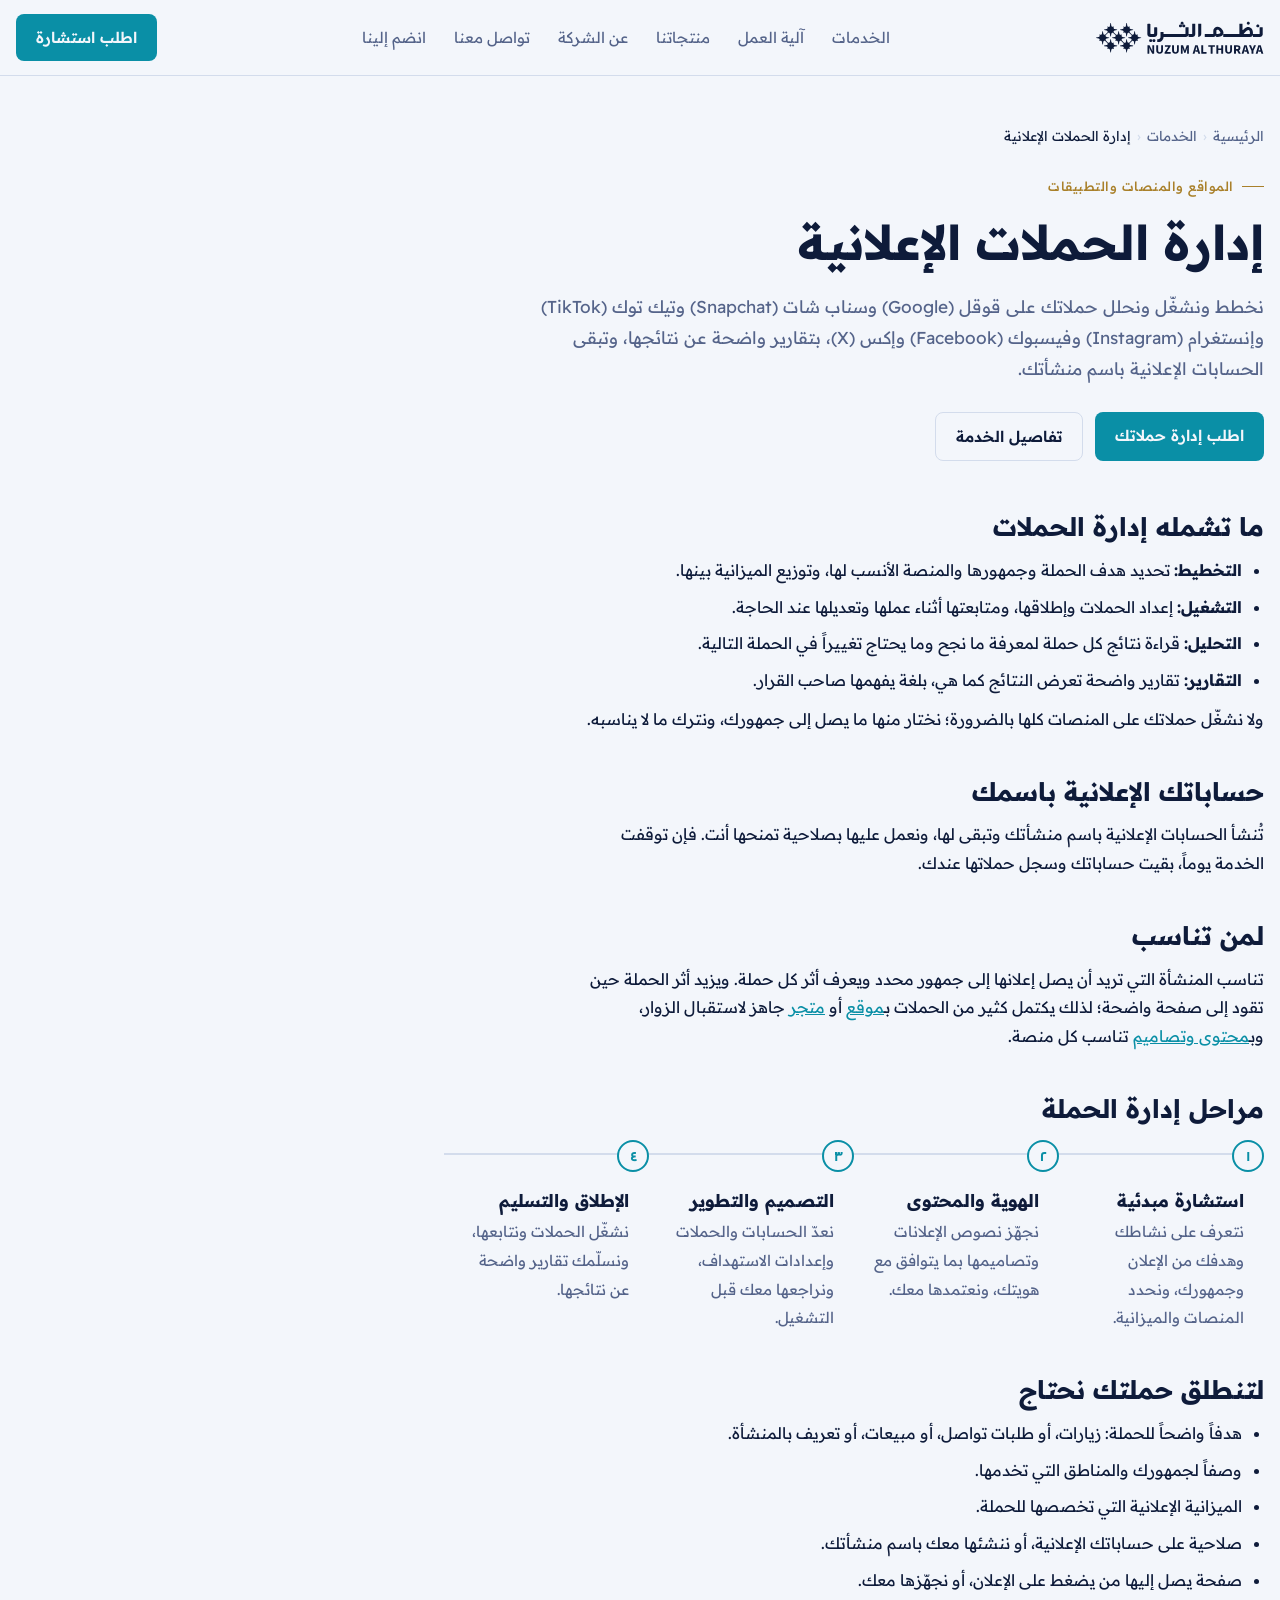
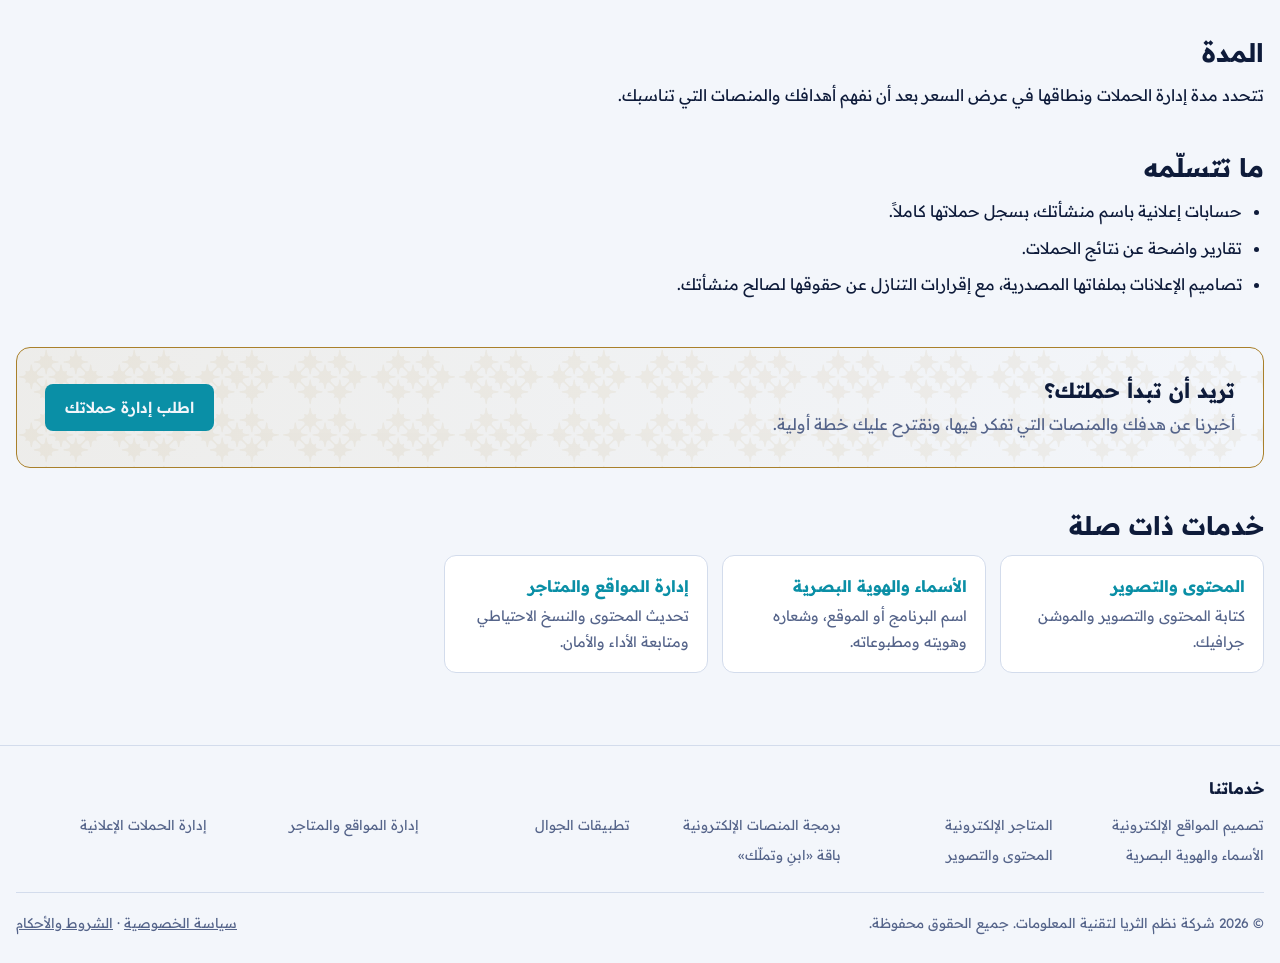
==== commit dd485d00: "خط Readex Pro لكل نصوص الموقع ليقترب من طابع خط الشعار يحل محل Reem Kufi وIBM Plex Sans Arabic، ويبق" ====
--- a/services/ad-campaigns/index.html
+++ b/services/ad-campaigns/index.html
@@ -27,7 +27,7 @@
 <link rel="apple-touch-icon" href="/apple-touch-icon.png">
 <link rel="preconnect" href="https://fonts.googleapis.com">
 <link rel="preconnect" href="https://fonts.gstatic.com" crossorigin>
-<link rel="stylesheet" href="https://fonts.googleapis.com/css2?family=Reem+Kufi:wght@500;600;700&family=IBM+Plex+Sans+Arabic:wght@300;400;500;600;700&family=IBM+Plex+Mono:wght@400;500&display=swap">
+<link rel="stylesheet" href="https://fonts.googleapis.com/css2?family=Readex+Pro:wght@300;400;500;600;700&family=IBM+Plex+Mono:wght@400;500&display=swap">
 <link rel="stylesheet" href="/style.css">
 <script type="application/ld+json">
 {
--- a/style.css
+++ b/style.css
@@ -17,8 +17,8 @@
   --field:#0D1B3D;
   --btn:var(--cyan);--btn-ink:var(--navy-0);
   --header-h:70px;
-  --f-display:"Reem Kufi","IBM Plex Sans Arabic",Tahoma,sans-serif;
-  --f-body:"IBM Plex Sans Arabic",Tahoma,"Segoe UI",sans-serif;
+  --f-display:"Readex Pro",Tahoma,"Segoe UI",sans-serif;    /* أقرب خط مجاني لطابع خط الشعار الهندسي */
+  --f-body:"Readex Pro",Tahoma,"Segoe UI",sans-serif;
   --f-mono:"IBM Plex Mono",ui-monospace,Menlo,monospace;
   color-scheme:dark;
 }
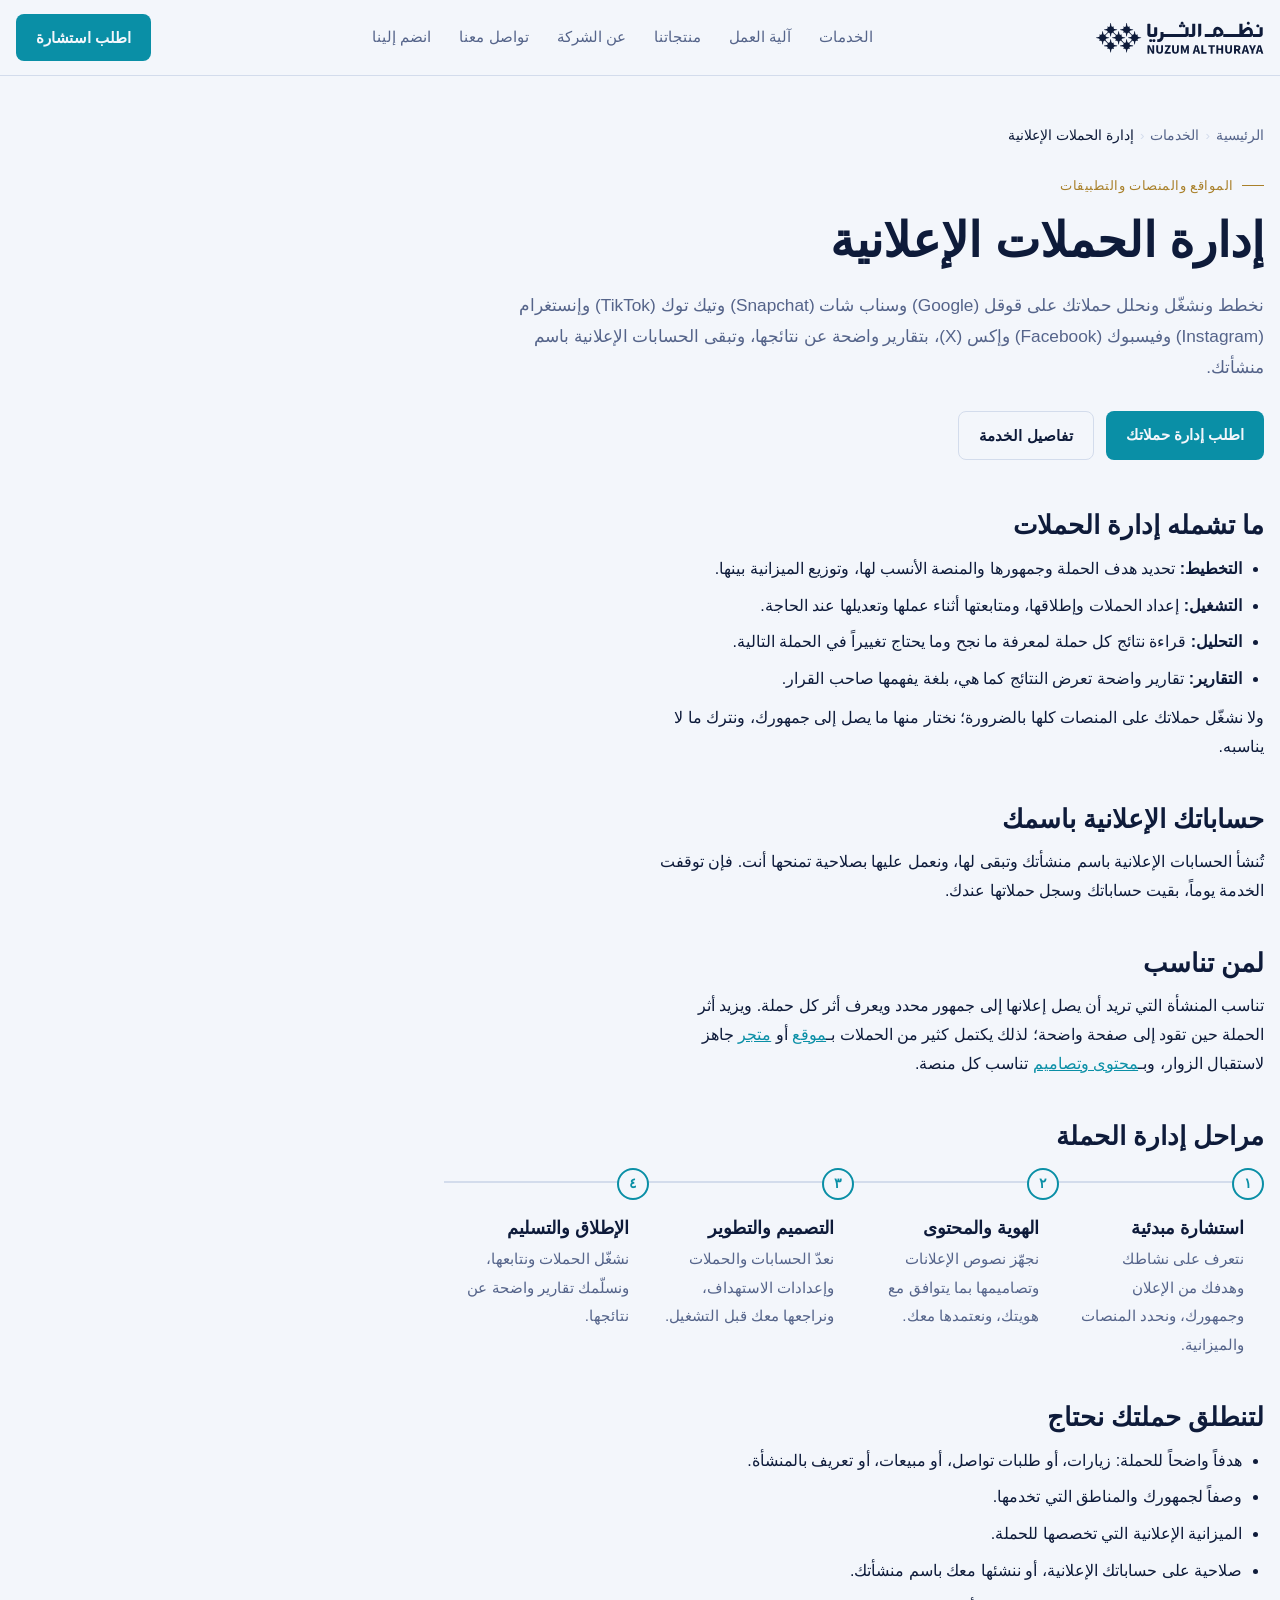
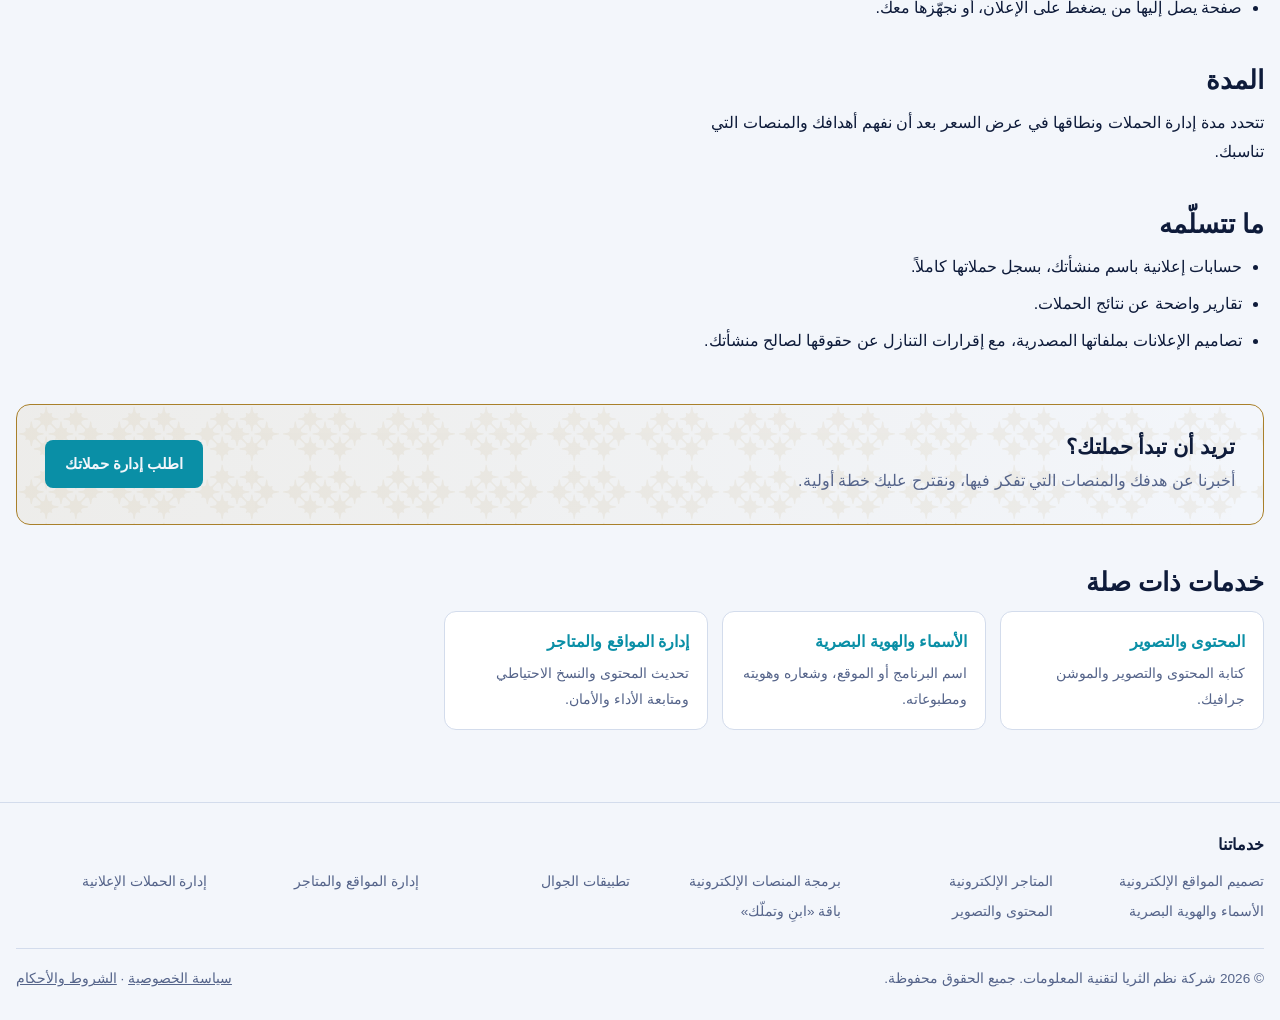
==== commit 0a83e4b0: "تأمين الموقع: سياسة أمان المحتوى، ونقل السكربتات والأنماط المضمّنة إلى ملفات، وحماية نموذج التواصل -" ====
--- a/services/ad-campaigns/index.html
+++ b/services/ad-campaigns/index.html
@@ -3,6 +3,8 @@
 <head>
 <meta charset="utf-8">
 <meta name="viewport" content="width=device-width,initial-scale=1,viewport-fit=cover">
+<meta http-equiv="Content-Security-Policy" content="default-src 'self'; script-src 'self'; style-src 'self' https://fonts.googleapis.com; font-src https://fonts.gstatic.com; img-src 'self' data:; connect-src https://formspree.io; form-action https://formspree.io; object-src 'none'; base-uri 'self'">
+<meta name="referrer" content="strict-origin-when-cross-origin">
 <title>إدارة الحملات الإعلانية على قوقل وسناب شات | نظم الثريا</title>
 <meta name="description" content="إدارة الحملات الإعلانية على قوقل وسناب شات وتيك توك وإنستغرام وفيسبوك وإكس: تخطيط وتشغيل وتحليل بتقارير واضحة، والحسابات باسم منشأتك.">
 <meta name="theme-color" content="#0A1630">
@@ -70,7 +72,7 @@
 <body>
 <div class="site" dir="rtl" lang="ar">
 <!-- بداية الترويسة المشتركة (متطابقة حرفياً في كل الصفحات) -->
-<svg width="0" height="0" style="position:absolute" aria-hidden="true">
+<svg width="0" height="0" class="sprite" aria-hidden="true">
   <defs>
     <symbol id="nz-logo-h" viewBox="702 545 394 78"><path fill="currentColor" transform="translate(-201 91)" d="M 1011.9 493.6 L 1006.4 494.6 C 1004.2 495 1003.2 497.5 1004.4 499.3 C 1004.9 500 1004.1 500.8 1003.4 500.3 C 1002.9 499.9 1002.3 499.8 1001.7 499.8 C 1000.3 499.8 999 500.7 998.7 502.3 L 997.8 507.8 C 997.6 508.6 996.5 508.6 996.4 507.8 L 995.4 502.3 C 995.3 501.8 995.2 501.4 995 501.1 C 994 499.6 991.8 499.5 990.6 500.8 L 986.3 505.1 C 985.4 505.9 985.1 507.3 985.7 508.3 C 986.1 509.1 986.9 509.7 987.9 509.9 L 993.4 510.9 C 994.2 511 994.2 512.1 993.4 512.3 L 987.4 513.3 C 985.2 513.7 984.3 516.4 985.9 517.9 C 986.4 518.6 985.6 519.4 984.9 518.9 C 984.4 518.6 983.8 518.4 983.2 518.4 C 981.8 518.4 980.5 519.4 980.2 520.9 L 979.2 526.4 C 979.1 527.2 978 527.2 977.8 526.4 L 976.9 520.9 C 976.5 518.7 974 517.7 972.1 518.9 C 972 519.1 971.7 519.1 971.5 519.1 C 971.3 519 971.1 518.8 971.1 518.6 C 971 518.4 971 518.1 971.1 518 C 971.2 517.9 971.2 517.9 971.3 517.8 C 971.3 517.8 971.3 517.7 971.4 517.7 C 971.5 517.6 971.5 517.5 971.6 517.4 C 971.7 517.2 971.8 517 971.9 516.8 C 971.9 516.6 972 516.4 972 516.2 C 972 516 972 515.8 972 515.6 C 971.9 515.4 971.9 515.2 971.8 515 C 971.7 514.8 971.6 514.6 971.5 514.5 C 971.4 514.3 971.3 514.1 971.1 514 C 971 513.8 970.8 513.7 970.6 513.6 C 970.4 513.5 970.2 513.4 970 513.4 C 969.9 513.3 969.8 513.3 969.7 513.3 L 963.7 512.3 C 962.9 512.1 962.9 511 963.7 510.9 L 969.2 509.9 C 969.3 509.9 969.4 509.9 969.5 509.8 C 971.6 509.2 972.2 506.5 970.7 505 L 966.1 500.4 C 965.7 500 965.2 499.8 964.6 499.8 C 963.9 499.8 963.3 500 962.7 500.4 C 962.2 500.9 961.8 501.5 961.7 502.3 L 960.7 507.8 C 960.6 508.6 959.4 508.6 959.3 507.8 L 958.3 502.3 C 958 500.1 955.4 499 953.6 500.3 C 953.5 500.4 953.3 500.4 953.2 500.4 C 952.7 500.4 952.2 499.8 952.6 499.3 C 954.2 497.8 953.4 495 951.2 494.7 L 945.1 493.6 C 944.3 493.5 944.3 492.4 945.1 492.2 L 950.7 491.3 C 952.3 491 953.3 489.5 953.2 488.1 C 953.1 487.5 952.9 487.1 952.5 486.7 L 947.5 481.7 C 947.2 481.3 946.7 481.1 946.1 481.1 C 944.7 481.1 943.4 482.1 943.1 483.6 L 942.2 489.1 C 942 489.9 940.9 489.9 940.8 489.1 L 939.8 483.6 C 939.6 482.2 938.4 481.2 937.1 481.1 C 936.4 481 935.7 481.4 935.2 481.8 L 930.4 486.7 C 930 487.1 929.8 487.7 929.8 488.3 C 929.8 489.7 930.7 491 932.3 491.3 L 937.8 492.2 C 938.6 492.4 938.6 493.5 937.8 493.6 L 932.3 494.6 C 931.3 494.7 930.5 495.4 930.1 496.1 C 929.5 497.2 929.8 498.6 930.7 499.4 L 934.9 503.7 C 936.4 505.2 939.1 504.6 939.7 502.6 C 939.8 502.5 939.8 502.3 939.8 502.2 L 940.8 496.7 C 940.9 495.9 942 495.9 942.2 496.7 L 943.1 502.2 C 943.5 504.4 946 505.5 947.8 504.2 C 948 504.1 948.1 504 948.3 504 C 948.8 504 949.2 504.7 948.8 505.2 C 947.6 507 948.6 509.5 950.8 509.9 L 956.3 510.9 C 957.1 511 957.1 512.1 956.3 512.3 L 950.8 513.2 C 948.6 513.6 947.6 516.1 948.8 517.9 C 948.9 518 949 518.2 949 518.3 C 949 518.7 948.6 519.1 948.2 519.1 C 948.1 519.1 948 519 947.9 519 C 947.8 518.9 947.8 518.9 947.7 518.9 C 947.7 518.8 947.6 518.8 947.5 518.8 C 947.1 518.5 946.6 518.4 946.1 518.4 C 944.7 518.4 943.4 519.4 943.1 520.9 L 942.2 526.4 C 942 527.2 940.9 527.2 940.8 526.4 C 940.8 526.4 939.8 520.9 939.8 520.9 C 939.8 520.6 939.7 520.3 939.5 520.1 C 939.4 519.8 939.2 519.6 939 519.4 C 938.9 519.1 938.6 519 938.4 518.8 C 938.2 518.7 937.9 518.6 937.6 518.5 C 937.4 518.4 937.1 518.4 936.8 518.4 C 936.5 518.4 936.2 518.4 936 518.5 C 935.7 518.6 935.4 518.7 935.1 518.9 C 935 519 934.9 519.1 934.7 519.1 C 934.3 519.1 934 518.7 934 518.3 C 934 518.2 934 518.1 934 518 C 934.1 518 934.1 517.9 934.2 517.8 C 934.3 517.7 934.3 517.6 934.4 517.4 C 934.5 517.1 934.6 516.9 934.6 516.6 C 934.7 516.3 934.6 516 934.6 515.7 C 934.6 515.5 934.5 515.2 934.4 514.9 C 934.2 514.7 934.1 514.4 933.9 514.2 C 933.7 514 933.5 513.8 933.3 513.7 C 933 513.5 932.8 513.4 932.5 513.3 C 932.4 513.3 932.2 513.2 932.1 513.2 L 926.6 512.3 C 925.8 512.1 925.8 511 926.6 510.9 L 932.1 509.9 C 933.7 509.6 934.7 508.2 934.6 506.7 C 934.6 506.2 934.3 505.7 934 505.3 L 929 500.4 C 928.6 500 928.1 499.8 927.6 499.8 C 926.9 499.8 926.2 500 925.7 500.4 C 925.1 500.9 924.7 501.5 924.6 502.3 L 923.6 507.8 C 923.5 508.6 922.4 508.6 922.2 507.8 L 921.3 502.3 C 920.9 500.1 918.4 499 916.6 500.3 C 916.6 500.3 916.6 500.3 916.6 500.3 C 916.4 500.4 916.3 500.4 916.2 500.4 C 915.8 500.4 915.4 500.1 915.4 499.7 C 915.4 499.6 915.4 499.6 915.5 499.5 C 915.5 499.4 915.5 499.4 915.6 499.3 C 915.6 499.3 915.6 499.3 915.6 499.2 C 916.8 497.4 915.8 494.9 913.6 494.6 L 908.1 493.6 C 907.3 493.5 907.3 492.4 908.1 492.2 L 913.6 491.3 C 915.8 490.9 916.8 488.4 915.6 486.5 C 915.5 486.4 915.4 486.3 915.4 486.1 C 915.4 485.6 916 485.2 916.6 485.5 C 918.4 486.8 920.9 485.8 921.3 483.6 L 922.2 478.1 C 922.4 477.3 923.5 477.3 923.6 478.1 L 924.6 483.6 C 924.8 484.9 925.9 485.8 927 486 C 927.8 486.2 928.6 485.9 929.2 485.3 L 934 480.5 C 934.4 480.1 934.6 479.5 934.6 478.9 C 934.6 477.5 933.7 476.2 932.1 475.9 L 926.6 475 C 925.8 474.8 925.8 473.7 926.6 473.6 L 932.1 472.6 C 934.3 472.2 935.4 469.7 934.1 467.9 C 934 467.8 933.9 467.6 933.9 467.5 C 933.9 467 934.6 466.5 935.1 466.9 C 936.7 468.5 939.4 467.6 939.7 465.4 L 940.8 459.4 C 940.9 458.6 942 458.6 942.2 459.4 L 943.1 464.9 C 943.5 467.1 946 468.2 947.8 466.9 C 948.5 466.4 949.3 467.2 948.8 467.9 C 948.5 468.4 948.3 469 948.3 469.6 C 948.3 471 949.3 472.4 950.8 472.6 L 956.3 473.6 C 957.1 473.7 957.1 474.8 956.3 475 L 950.8 475.9 C 949.2 476.2 948.2 477.7 948.3 479.1 C 948.3 479.6 948.6 480.1 949 480.5 L 953.8 485.4 C 954.3 485.9 954.9 486.1 955.6 486.1 C 956.9 486 958.1 485.1 958.3 483.6 L 959.3 478.1 C 959.4 477.3 960.6 477.3 960.7 478.1 L 961.7 483.6 C 962 485.8 964.6 486.8 966.4 485.5 C 966.5 485.4 966.7 485.4 966.8 485.4 C 967.3 485.4 967.8 486 967.4 486.5 C 967 487.1 966.8 487.7 966.8 488.3 C 966.8 489.7 967.8 491 969.3 491.3 L 974.9 492.2 C 975.7 492.4 975.7 493.5 974.9 493.6 L 969.3 494.6 C 968.4 494.7 967.6 495.4 967.2 496.1 C 966.6 497.2 966.9 498.6 967.8 499.4 L 972 503.7 C 973.5 505.2 976.2 504.6 976.8 502.5 C 976.8 502.4 976.9 502.3 976.9 502.2 L 977.8 496.7 C 978 495.9 979.1 495.9 979.2 496.7 L 980.2 502.2 C 980.3 502.7 980.5 503.1 980.7 503.5 C 981.7 504.9 983.8 504.9 985 503.7 L 989.3 499.4 C 990.2 498.6 990.5 497.2 989.9 496.1 C 989.5 495.4 988.7 494.7 987.7 494.6 L 982.2 493.6 C 981.4 493.5 981.4 492.4 982.2 492.2 L 987.7 491.3 C 989.3 491 990.3 489.5 990.2 488.1 C 990.2 487.5 989.9 487.1 989.6 486.7 L 984.6 481.7 C 984.2 481.3 983.7 481.1 983.2 481.1 C 981.8 481.1 980.5 482.1 980.2 483.6 L 979.2 489.1 C 979.1 489.9 978 489.9 977.8 489.1 L 976.8 483.1 C 976.4 480.9 973.7 480 972.1 481.7 C 971.5 482.1 970.7 481.3 971.2 480.7 C 972.4 478.8 971.4 476.3 969.2 475.9 L 963.7 475 C 962.9 474.8 962.9 473.7 963.7 473.6 L 969.2 472.6 C 971.4 472.2 972.4 469.7 971.1 467.9 C 971 467.8 971 467.6 971 467.5 C 971 467 971.6 466.5 972.2 466.9 C 973.7 468.5 976.4 467.6 976.8 465.4 L 977.8 459.4 C 978 458.6 979.1 458.6 979.2 459.4 L 980.2 464.9 C 980.6 467.1 983.1 468.2 984.9 466.9 C 985.6 466.4 986.4 467.2 985.9 467.9 C 984.6 469.7 985.7 472.2 987.9 472.6 L 993.4 473.6 C 994.2 473.7 994.2 474.8 993.4 475 L 987.9 475.9 C 986.9 476.1 986.1 476.7 985.7 477.5 C 985.1 478.6 985.4 479.9 986.3 480.8 L 990.6 485.1 C 991.8 486.3 993.9 486.2 994.9 484.8 C 995.1 484.5 995.3 484.1 995.4 483.6 L 996.4 478.1 C 996.5 477.3 997.6 477.3 997.8 478.1 L 998.7 483.6 C 999.1 485.8 1001.6 486.8 1003.4 485.5 C 1003.6 485.4 1003.7 485.4 1003.9 485.4 C 1004.4 485.4 1004.8 486 1004.4 486.5 C 1004.1 487.1 1003.9 487.7 1003.9 488.3 C 1003.9 489.7 1004.9 491 1006.4 491.3 L 1011.9 492.2 C 1012.7 492.4 1012.7 493.5 1011.9 493.6 "/><path fill="currentColor" d="M 847.3 559.7 C 848 559.7 848.5 560.3 848.5 560.9 L 848.5 575.6 C 848.5 577.4 847.9 578.9 846.5 580.1 C 845.1 581.3 843.5 582 841.7 582 L 832.4 582 C 830.6 582 829 581.3 827.6 580.1 C 826.3 578.9 825.6 577.4 825.6 575.6 L 825.6 552.2 C 825.6 551.6 826.1 551.1 826.8 551.1 L 831.5 551.1 C 832.1 551.1 832.7 551.6 832.7 552.2 L 832.7 574 C 832.7 574.7 833.3 575.2 833.9 575.2 L 840.1 575.2 C 840.8 575.2 841.4 574.7 841.4 574 L 841.4 560.9 C 841.4 560.3 841.9 559.7 842.6 559.7 Z M 847.3 559.7  M 936.7 551.8 L 936.7 575.6 C 936.7 577.4 936.1 578.9 934.7 580.1 C 933.4 581.4 931.8 582 929.9 582 L 921.9 582 C 921.5 582 921.2 581.7 921.2 581.3 L 921.2 575.6 C 921.2 577.4 920.5 578.9 919.2 580.1 C 917.8 581.4 916.2 582 914.4 582 L 863.9 582 C 863.5 582 863.2 582.3 863.2 582.6 C 863.1 585.5 861.9 588.1 859.8 590.3 C 857.6 592.7 854.6 593.9 851.1 593.9 L 849.2 593.9 C 848.9 593.9 848.5 593.6 848.5 593.2 L 848.5 587.9 C 848.5 587.5 848.9 587.2 849.2 587.2 L 851.1 587.2 C 852.5 587.2 853.7 586.7 854.6 585.8 C 855.6 584.8 856.1 583.5 856.1 582 L 856.1 571.4 C 856.1 571 856.4 570.7 856.7 570.7 L 862.5 570.7 C 862.9 570.7 863.2 571 863.2 571.4 L 863.2 574.6 C 863.2 574.9 863.5 575.2 863.9 575.2 L 913.4 575.2 C 913.7 575.2 914 574.9 914 574.6 L 914 560.4 C 914 560 914.4 559.7 914.7 559.7 L 920.5 559.7 C 920.9 559.7 921.2 560 921.2 560.4 L 921.2 575.2 L 928.9 575.2 C 929.3 575.2 929.6 574.9 929.6 574.5 L 929.6 551.8 C 929.6 551.4 930 551.1 930.4 551.1 L 936 551.1 C 936.4 551.1 936.7 551.4 936.7 551.8  M 943.5 551.7 L 943.5 581.3 C 943.5 581.7 943.9 582 944.3 581.9 C 946.2 581.8 947.7 581.1 948.8 579.9 C 950 578.5 950.6 576.8 950.6 574.8 L 950.6 551.7 C 950.6 551.4 950.3 551.1 949.9 551.1 L 944.2 551.1 C 943.8 551.1 943.5 551.4 943.5 551.7  M 1063.3 574.5 C 1063.3 574.9 1063 575.2 1062.6 575.2 L 1049.6 575.2 C 1049.2 575.2 1049 574.8 1049.2 574.5 C 1051.8 571.2 1054 568.9 1055.9 567.6 C 1057.9 566.2 1059.5 565.8 1060.9 566.2 C 1061.5 566.5 1062.1 567 1062.6 567.6 C 1063.1 568.4 1063.3 569.7 1063.3 571.7 Z M 993.7 574.2 C 992.8 574.9 991.2 575.2 989 575.2 L 986.4 575.2 C 986 575.2 985.7 574.9 985.7 574.5 L 985.7 567.9 C 985.7 567 985.9 566.4 986.5 566 C 987 565.5 987.8 565.3 988.8 565.3 C 989.8 565.3 990.7 565.7 991.4 566.4 C 992.9 567.9 993.8 569.1 994.3 570.1 C 994.7 571.1 994.9 571.8 994.9 572.3 C 994.9 572.8 994.5 573.5 993.7 574.2 M 1092.4 559.7 L 1086.6 559.7 C 1086.2 559.7 1085.9 560 1085.9 560.4 L 1085.9 574.6 C 1085.9 574.9 1085.6 575.2 1085.2 575.2 L 1070.5 575.2 L 1070.4 571.6 C 1070.4 568.9 1069.8 566.6 1068.7 564.5 C 1067.7 562.4 1065.9 560.9 1063.5 559.9 C 1060.8 559 1058.4 558.9 1056.1 559.7 C 1053.8 560.4 1051.7 561.7 1049.8 563.4 C 1049 564.1 1048.2 564.8 1047.5 565.6 C 1047 566.1 1046.2 565.8 1046.2 565.2 L 1046.2 551.7 C 1046.2 551.4 1045.9 551.1 1045.5 551.1 L 1039.8 551.1 C 1039.4 551.1 1039 551.4 1039 551.7 L 1039 574.5 C 1039 574.9 1038.7 575.2 1038.3 575.2 L 1001.6 575.2 C 1001.9 574.3 1002.1 573.3 1002.1 572.2 C 1002.1 568.9 1000.2 565.4 996.6 561.8 C 994.5 559.7 992 558.6 989 558.5 C 986 558.4 983.5 559.3 981.4 561.1 C 979.5 562.8 978.5 565.1 978.5 567.8 L 978.5 574.5 C 978.5 574.9 978.2 575.2 977.8 575.2 L 959.4 575.2 C 959 575.2 958.7 575.5 958.7 575.9 L 958.7 581.3 C 958.7 581.7 959 582 959.4 582 L 978.8 582 C 980.3 582 981.5 581.6 982.6 580.9 C 983.7 580.3 984.5 579.4 985 578.3 L 985 581.3 C 985 581.7 985.3 582 985.7 582 L 989 582 C 990.9 582 992.9 581.6 994.9 581 C 996.9 580.3 998.6 579.3 1000 577.8 C 1000.7 577.1 1001.2 576.3 1001.5 575.4 L 1001.5 581.3 C 1001.5 581.7 1001.8 582 1002.2 582 L 1063.7 582 C 1065.6 582 1067.2 581.3 1068.6 580.1 C 1069.6 579.1 1070.2 578 1070.4 576.8 L 1070.4 581.3 C 1070.4 581.7 1070.8 582 1071.1 582 L 1086.2 582 C 1088.1 582 1089.7 581.4 1091 580.1 C 1091.9 579.3 1092.5 578.4 1092.8 577.4 C 1093 576.8 1093.1 576.2 1093.1 575.6 L 1093.1 560.4 C 1093.1 560 1092.8 559.7 1092.4 559.7  M 1062.6 548.3 C 1062.5 548.1 1062.4 548 1062.2 547.8 C 1061.5 547.1 1060.7 546.8 1059.7 546.8 C 1058.7 546.8 1057.9 547.1 1057.2 547.8 C 1057 548 1056.9 548.1 1056.7 548.3 C 1056.3 548.8 1056.1 549.5 1056.1 550.2 C 1056.1 551.1 1056.5 551.9 1057.2 552.6 C 1057.9 553.2 1058.7 553.6 1059.7 553.6 C 1060.7 553.6 1061.5 553.2 1062.2 552.6 C 1062.9 551.9 1063.2 551.1 1063.2 550.2 C 1063.2 549.5 1063 548.8 1062.6 548.3  M 905.4 554.4 C 905.2 554.3 905.1 554.1 904.9 554 C 904.2 553.3 903.4 553 902.4 553 C 901.4 553 900.6 553.3 899.9 554 C 899.7 554.1 899.6 554.3 899.5 554.4 C 899.1 555 898.9 555.6 898.9 556.4 C 898.9 557.3 899.2 558.1 899.9 558.8 C 900.6 559.4 901.4 559.7 902.4 559.7 C 903.4 559.7 904.2 559.4 904.9 558.8 C 905.6 558.1 906 557.3 906 556.4 C 906 555.6 905.8 555 905.4 554.4  M 912.9 554.4 C 912.8 554.3 912.7 554.1 912.5 554 C 911.8 553.3 911 553 910 553 C 909 553 908.2 553.3 907.5 554 C 907.3 554.1 907.2 554.3 907.1 554.4 C 906.7 555 906.4 555.6 906.4 556.4 C 906.4 557.3 906.8 558.1 907.5 558.8 C 908.2 559.4 909 559.7 910 559.7 C 911 559.7 911.8 559.4 912.5 558.8 C 913.2 558.1 913.6 557.3 913.6 556.4 C 913.6 555.6 913.4 555 912.9 554.4  M 909.2 548.3 C 909.1 548.2 908.9 548 908.8 547.9 C 908.1 547.2 907.2 546.9 906.2 546.9 C 905.3 546.9 904.4 547.2 903.7 547.9 C 903.6 548 903.4 548.2 903.3 548.3 C 902.9 548.9 902.7 549.5 902.7 550.2 C 902.7 551.2 903 552 903.7 552.6 C 904.4 553.3 905.3 553.6 906.2 553.6 C 907.2 553.6 908.1 553.3 908.8 552.6 C 909.5 552 909.8 551.2 909.8 550.2 C 909.8 549.5 909.6 548.9 909.2 548.3  M 836.2 588.6 C 836.1 588.4 836 588.3 835.8 588.1 C 835.1 587.5 834.3 587.1 833.3 587.1 C 832.3 587.1 831.5 587.5 830.8 588.1 C 830.6 588.3 830.5 588.4 830.4 588.6 C 829.9 589.1 829.7 589.8 829.7 590.5 C 829.7 591.4 830.1 592.2 830.8 592.9 C 831.5 593.6 832.3 593.9 833.3 593.9 C 834.3 593.9 835.1 593.6 835.8 592.9 C 836.5 592.2 836.9 591.4 836.9 590.5 C 836.9 589.8 836.6 589.1 836.2 588.6  M 843.8 588.6 C 843.7 588.4 843.5 588.3 843.4 588.1 C 842.7 587.5 841.9 587.1 840.9 587.1 C 839.9 587.1 839.1 587.5 838.4 588.1 C 838.2 588.3 838.1 588.4 837.9 588.6 C 837.5 589.1 837.3 589.8 837.3 590.5 C 837.3 591.4 837.7 592.2 838.4 592.9 C 839.1 593.6 839.9 593.9 840.9 593.9 C 841.9 593.9 842.7 593.6 843.4 592.9 C 844.1 592.2 844.4 591.4 844.4 590.5 C 844.4 589.8 844.2 589.1 843.8 588.6  M 1084.9 554.7 C 1084.7 554.5 1084.5 554.2 1084.2 554 C 1083.5 553.3 1082.7 553 1081.7 553 C 1080.7 553 1079.9 553.3 1079.2 554 C 1079 554.2 1078.8 554.5 1078.6 554.7 C 1078.3 555.2 1078.2 555.8 1078.2 556.4 C 1078.2 557.3 1078.5 558.1 1079.2 558.8 C 1079.9 559.4 1080.7 559.7 1081.7 559.7 C 1082.7 559.7 1083.5 559.4 1084.2 558.8 C 1084.9 558.1 1085.3 557.3 1085.3 556.4 C 1085.3 555.8 1085.1 555.2 1084.9 554.7 "/><path fill="currentColor" d="M 837.6 601 C 837.4 601 837.2 601.2 837.2 601.5 L 837.2 608 C 837.2 609.2 837.2 610.4 837.4 611.7 C 837.5 613 837.7 614.2 837.7 615.2 L 837.6 615.2 L 835.7 610.9 C 835.7 610.9 835.7 610.8 835.7 610.8 L 830.6 601.3 C 830.5 601.1 830.4 601 830.2 601 L 826.4 601 C 826.1 601 825.9 601.2 825.9 601.5 L 825.9 620.4 C 825.9 620.6 826.1 620.8 826.4 620.8 L 829.7 620.8 C 830 620.8 830.2 620.6 830.2 620.4 L 830.2 613.8 C 830.2 612.6 830.1 611.4 830 610.1 C 829.8 608.9 829.7 607.7 829.6 606.6 L 829.7 606.6 L 831.7 610.9 C 831.7 610.9 831.7 610.9 831.7 610.9 L 836.7 620.6 C 836.8 620.7 837 620.8 837.1 620.8 L 841 620.8 C 841.2 620.8 841.4 620.6 841.4 620.4 L 841.4 601.5 C 841.4 601.2 841.2 601 841 601 Z M 837.6 601  M 871.4 616.4 L 879.6 603.8 C 879.7 603.8 879.7 603.7 879.7 603.6 L 879.7 601.5 C 879.7 601.2 879.5 601 879.3 601 L 866.7 601 C 866.5 601 866.3 601.2 866.3 601.5 L 866.3 604.3 C 866.3 604.6 866.5 604.8 866.7 604.8 L 873.4 604.8 C 873.7 604.8 873.9 605.2 873.8 605.5 L 865.5 618 C 865.5 618.1 865.5 618.2 865.5 618.3 L 865.5 620.4 C 865.5 620.6 865.7 620.8 865.9 620.8 L 879.3 620.8 C 879.6 620.8 879.8 620.6 879.8 620.4 L 879.8 617.5 C 879.8 617.3 879.6 617.1 879.3 617.1 L 871.8 617.1 C 871.4 617.1 871.2 616.7 871.4 616.4  M 917.4 601 C 917.2 601 917 601.1 916.9 601.3 L 913.9 609.8 C 913.7 610.4 913.5 611 913.3 611.6 C 913.2 612.2 913 612.9 912.8 613.5 L 912.7 613.5 C 912.5 612.9 912.3 612.2 912.1 611.6 C 911.9 611 911.7 610.4 911.5 609.8 L 908.4 601.3 C 908.4 601.1 908.2 601 908 601 L 903.9 601 C 903.6 601 903.4 601.2 903.4 601.5 L 903.4 620.4 C 903.4 620.6 903.6 620.8 903.9 620.8 L 907 620.8 C 907.2 620.8 907.4 620.6 907.4 620.4 L 907.4 613.6 C 907.4 612.6 907.4 611.5 907.2 610.2 C 907.1 608.9 907 607.8 906.9 606.8 L 907 606.8 L 908.6 611.5 L 911.3 618.8 C 911.3 619 911.5 619.1 911.7 619.1 L 913.5 619.1 C 913.7 619.1 913.9 619 914 618.8 L 916.7 611.5 L 918.3 606.8 L 918.4 606.8 C 918.3 607.8 918.2 608.9 918 610.2 C 917.9 611.5 917.8 612.6 917.8 613.6 L 917.8 620.4 C 917.8 620.6 918 620.8 918.3 620.8 L 921.5 620.8 C 921.7 620.8 921.9 620.6 921.9 620.4 L 921.9 601.5 C 921.9 601.2 921.7 601 921.5 601 Z M 917.4 601  M 955.1 616.6 L 955.1 601.4 C 955.1 601.2 954.9 601 954.7 601 L 951.1 601 C 950.8 601 950.6 601.2 950.6 601.4 L 950.6 620.4 C 950.6 620.6 950.8 620.8 951.1 620.8 L 962.5 620.8 C 962.7 620.8 962.9 620.6 962.9 620.4 L 962.9 617.5 C 962.9 617.3 962.7 617.1 962.5 617.1 L 955.5 617.1 C 955.3 617.1 955.1 616.9 955.1 616.6  M 966.9 601.5 L 966.9 604.3 C 966.9 604.6 967.1 604.8 967.4 604.8 L 971.9 604.8 C 972.2 604.8 972.4 605 972.4 605.2 L 972.4 620.4 C 972.4 620.6 972.6 620.8 972.8 620.8 L 976.4 620.8 C 976.7 620.8 976.9 620.6 976.9 620.4 L 976.9 605.2 C 976.9 605 977.1 604.8 977.3 604.8 L 981.9 604.8 C 982.1 604.8 982.3 604.6 982.3 604.3 L 982.3 601.5 C 982.3 601.2 982.1 601 981.9 601 L 967.4 601 C 967.1 601 966.9 601.2 966.9 601.5  M 996.9 601.5 L 996.9 608.2 C 996.9 608.4 996.7 608.6 996.5 608.6 L 990.5 608.6 C 990.3 608.6 990.1 608.4 990.1 608.2 L 990.1 601.5 C 990.1 601.2 989.9 601 989.6 601 L 986 601 C 985.8 601 985.6 601.2 985.6 601.5 L 985.6 620.4 C 985.6 620.6 985.8 620.8 986 620.8 L 989.6 620.8 C 989.9 620.8 990.1 620.6 990.1 620.4 L 990.1 613 C 990.1 612.7 990.3 612.5 990.5 612.5 L 996.5 612.5 C 996.7 612.5 996.9 612.7 996.9 613 L 996.9 620.4 C 996.9 620.6 997.1 620.8 997.3 620.8 L 1001 620.8 C 1001.2 620.8 1001.4 620.6 1001.4 620.4 L 1001.4 601.5 C 1001.4 601.2 1001.2 601 1001 601 L 997.3 601 C 997.1 601 996.9 601.2 996.9 601.5  M 1018 601 C 1017.8 601 1017.6 601.2 1017.6 601.4 L 1017.6 612.1 C 1017.6 614 1017.3 615.4 1016.7 616.2 C 1016 616.9 1015.2 617.3 1014.1 617.3 C 1013 617.3 1012.1 616.9 1011.5 616.2 C 1010.9 615.4 1010.6 614 1010.6 612.1 L 1010.6 601.4 C 1010.6 601.2 1010.4 601 1010.2 601 L 1006.6 601 C 1006.3 601 1006.1 601.2 1006.1 601.4 L 1006.1 611.6 C 1006.1 615 1006.8 617.4 1008.2 618.9 C 1009.5 620.4 1011.5 621.2 1014.1 621.2 C 1016.6 621.2 1018.6 620.4 1019.9 618.9 C 1021.2 617.4 1021.9 615 1021.9 611.6 L 1021.9 601.4 C 1021.9 601.2 1021.7 601 1021.4 601 Z M 1018 601  M 894.8 601 C 894.5 601 894.3 601.2 894.3 601.4 L 894.3 612.1 C 894.3 614 894 615.4 893.4 616.2 C 892.8 616.9 891.9 617.3 890.8 617.3 C 889.7 617.3 888.9 616.9 888.3 616.2 C 887.7 615.4 887.4 614 887.4 612.1 L 887.4 601.4 C 887.4 601.2 887.2 601 887 601 L 883.4 601 C 883.1 601 882.9 601.2 882.9 601.4 L 882.9 611.6 C 882.9 615 883.6 617.4 884.9 618.9 C 886.3 620.4 888.3 621.2 890.8 621.2 C 893.4 621.2 895.3 620.4 896.7 618.9 C 898 617.4 898.6 615 898.6 611.6 L 898.6 601.4 C 898.6 601.2 898.4 601 898.2 601 Z M 894.8 601  M 858.1 601 C 857.8 601 857.6 601.2 857.6 601.4 L 857.6 612.1 C 857.6 614 857.3 615.4 856.7 616.2 C 856.1 616.9 855.2 617.3 854.1 617.3 C 853 617.3 852.1 616.9 851.6 616.2 C 851 615.4 850.7 614 850.7 612.1 L 850.7 601.4 C 850.7 601.2 850.5 601 850.2 601 L 846.6 601 C 846.4 601 846.2 601.2 846.2 601.4 L 846.2 611.6 C 846.2 615 846.9 617.4 848.2 618.9 C 849.6 620.4 851.5 621.2 854.1 621.2 C 856.7 621.2 858.6 620.4 859.9 618.9 C 861.3 617.4 861.9 615 861.9 611.6 L 861.9 601.4 C 861.9 601.2 861.7 601 861.5 601 Z M 858.1 601  M 1033.4 610.1 L 1031.5 610.1 C 1031.3 610.1 1031.1 609.9 1031.1 609.7 L 1031.1 605 C 1031.1 604.7 1031.3 604.6 1031.5 604.6 L 1033.4 604.6 C 1034.6 604.6 1035.5 604.8 1036.1 605.1 C 1036.7 605.5 1037.1 606.2 1037.1 607.2 C 1037.1 609.1 1035.8 610.1 1033.4 610.1 M 1038.1 613.3 C 1038 613.1 1038.1 612.8 1038.3 612.7 C 1039.2 612.2 1039.9 611.6 1040.5 610.8 C 1041.1 609.8 1041.4 608.6 1041.4 607.2 C 1041.4 604.8 1040.7 603.2 1039.2 602.3 C 1037.7 601.4 1035.9 601 1033.8 601 L 1027.1 601 C 1026.8 601 1026.6 601.2 1026.6 601.4 L 1026.6 620.4 C 1026.6 620.6 1026.8 620.8 1027.1 620.8 L 1030.7 620.8 C 1030.9 620.8 1031.1 620.6 1031.1 620.4 L 1031.1 614.1 C 1031.1 613.9 1031.3 613.7 1031.5 613.7 L 1033.3 613.7 C 1033.5 613.7 1033.6 613.8 1033.7 613.9 L 1037.3 620.6 C 1037.3 620.7 1037.5 620.8 1037.6 620.8 L 1041.7 620.8 C 1042 620.8 1042.2 620.5 1042 620.2 Z M 1038.1 613.3  M 1055.4 601 L 1050.7 601 C 1050.5 601 1050.3 601.1 1050.2 601.3 L 1044.3 620.2 C 1044.2 620.5 1044.4 620.8 1044.7 620.8 L 1048.4 620.8 C 1048.6 620.8 1048.7 620.7 1048.8 620.5 L 1049.3 618.4 C 1049.3 618.4 1050.5 613.8 1050.8 612.6 L 1051.3 610.8 C 1051.6 609.8 1051.9 608.8 1052.1 607.6 C 1052.4 606.5 1052.6 605.5 1052.9 604.4 L 1053 604.4 C 1053.2 605.4 1053.5 606.5 1053.8 607.6 C 1054 608.7 1054.3 609.8 1054.6 610.8 L 1055.1 612.6 L 1050.8 612.6 L 1050.8 615.7 C 1050.8 615.9 1051 616.1 1051.3 616.1 L 1055.6 616.1 C 1055.8 616.1 1056 616.2 1056.1 616.4 L 1057.1 620.5 C 1057.2 620.7 1057.3 620.8 1057.5 620.8 L 1061.3 620.8 C 1061.6 620.8 1061.8 620.5 1061.8 620.2 L 1055.8 601.3 C 1055.8 601.1 1055.6 601 1055.4 601  M 941.8 601 L 937 601 C 936.8 601 936.7 601.1 936.6 601.3 L 930.7 620.2 C 930.6 620.5 930.8 620.8 931.1 620.8 L 934.7 620.8 C 934.9 620.8 935.1 620.7 935.2 620.5 L 935.7 618.4 C 935.7 618.4 936.9 613.8 937.2 612.6 L 937.7 610.8 C 938 609.8 938.2 608.8 938.5 607.6 C 938.7 606.5 939 605.5 939.2 604.4 L 939.4 604.4 C 939.6 605.4 939.9 606.5 940.1 607.6 C 940.4 608.7 940.7 609.8 941 610.8 L 941.4 612.6 L 937.2 612.6 L 937.2 615.7 C 937.2 615.9 937.4 616.1 937.6 616.1 L 942 616.1 C 942.2 616.1 942.4 616.2 942.4 616.4 L 943.5 620.5 C 943.5 620.7 943.7 620.8 943.9 620.8 L 947.7 620.8 C 948 620.8 948.2 620.5 948.1 620.2 L 942.2 601.3 C 942.1 601.1 941.9 601 941.8 601  M 1088 601 L 1083.3 601 C 1083.1 601 1083 601.1 1082.9 601.3 L 1077 620.2 C 1076.9 620.5 1077.1 620.8 1077.4 620.8 L 1081 620.8 C 1081.2 620.8 1081.4 620.7 1081.4 620.5 L 1082 618.4 C 1082 618.4 1083.2 613.8 1083.5 612.6 L 1084 610.8 C 1084.2 609.8 1084.5 608.8 1084.8 607.6 C 1085 606.5 1085.3 605.5 1085.5 604.4 L 1085.6 604.4 C 1085.9 605.4 1086.2 606.5 1086.4 607.6 C 1086.7 608.7 1087 609.8 1087.2 610.8 L 1087.7 612.6 L 1083.5 612.6 L 1083.5 615.7 C 1083.5 615.9 1083.7 616.1 1083.9 616.1 L 1088.3 616.1 C 1088.5 616.1 1088.6 616.2 1088.7 616.4 L 1089.8 620.5 C 1089.8 620.7 1090 620.8 1090.2 620.8 L 1094 620.8 C 1094.3 620.8 1094.5 620.5 1094.4 620.2 L 1088.5 601.3 C 1088.4 601.1 1088.2 601 1088 601  M 1073.2 601 C 1073 601 1072.9 601.1 1072.8 601.3 L 1071.1 605.6 C 1070.8 606.3 1070.6 607 1070.3 607.7 C 1070 608.4 1069.7 609.2 1069.4 609.9 L 1069.3 609.9 C 1069.1 609.2 1068.8 608.4 1068.5 607.7 C 1068.3 607 1068 606.3 1067.7 605.6 L 1066 601.3 C 1066 601.1 1065.8 601 1065.6 601 L 1061.8 601 C 1061.5 601 1061.3 601.3 1061.4 601.6 L 1067.1 613.7 C 1067.1 613.7 1067.1 613.8 1067.1 613.9 L 1067.1 620.4 C 1067.1 620.6 1067.3 620.8 1067.6 620.8 L 1071.2 620.8 C 1071.4 620.8 1071.6 620.6 1071.6 620.4 L 1071.6 613.9 C 1071.6 613.8 1071.6 613.7 1071.6 613.7 L 1077.3 601.6 C 1077.4 601.3 1077.2 601 1076.9 601 Z M 1073.2 601 "/></symbol>
   </defs>
@@ -210,19 +212,7 @@
     </div>
   </div>
 </footer>
-<script>
-(function () {
-  var btn = document.getElementById('menu-btn');
-  var nav = document.getElementById('main-nav');
-  btn.addEventListener('click', function () {
-    var open = nav.classList.toggle('open');
-    btn.setAttribute('aria-expanded', open ? 'true' : 'false');
-  });
-  nav.addEventListener('click', function (e) {
-    if (e.target.tagName === 'A') { nav.classList.remove('open'); btn.setAttribute('aria-expanded', 'false'); }
-  });
-})();
-</script>
+<script src="/js/site.js" defer></script>
 <!-- نهاية التذييل المشترك -->
 
 </div>
--- a/style.css
+++ b/style.css
@@ -221,3 +221,13 @@
 .rel{display:grid;gap:4px;text-decoration:none;border:1px solid var(--line);border-radius:12px;padding:16px 18px;background:var(--navy-1);color:var(--ink);min-width:0}
 .rel:hover{border-color:var(--cyan)}
 .rel span{color:var(--mute);font-size:.9rem}
+
+/* أصناف بدل الأنماط المضمّنة (تتطلبها سياسة أمان المحتوى) */
+.sprite{position:absolute}
+figure.sky{margin:0}
+.num{font-variant-numeric:tabular-nums}
+.sub{color:var(--mute);margin-top:10px}
+.sub.narrow{max-width:34em}
+.ch b.ch-text{font-family:var(--f-body);direction:rtl}
+.hp{display:none}
+.doc p.intro{margin-top:20px}
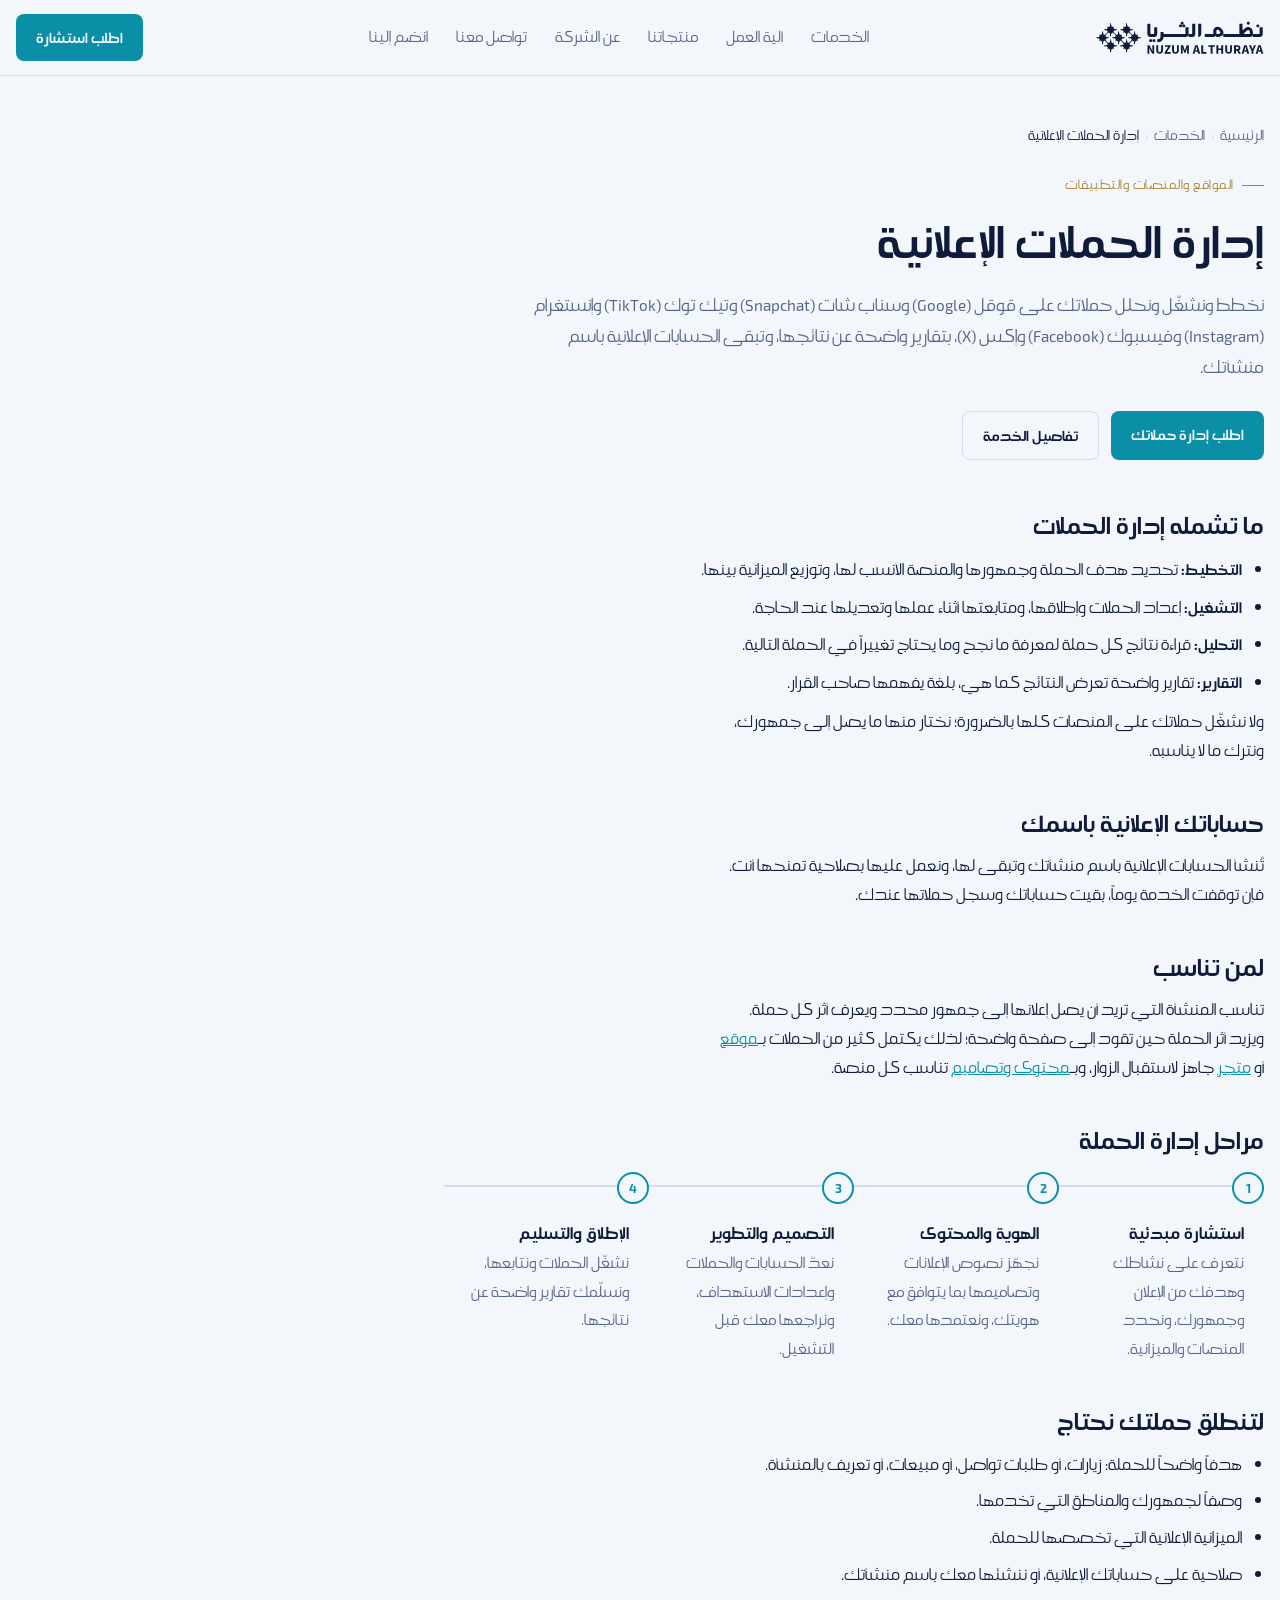
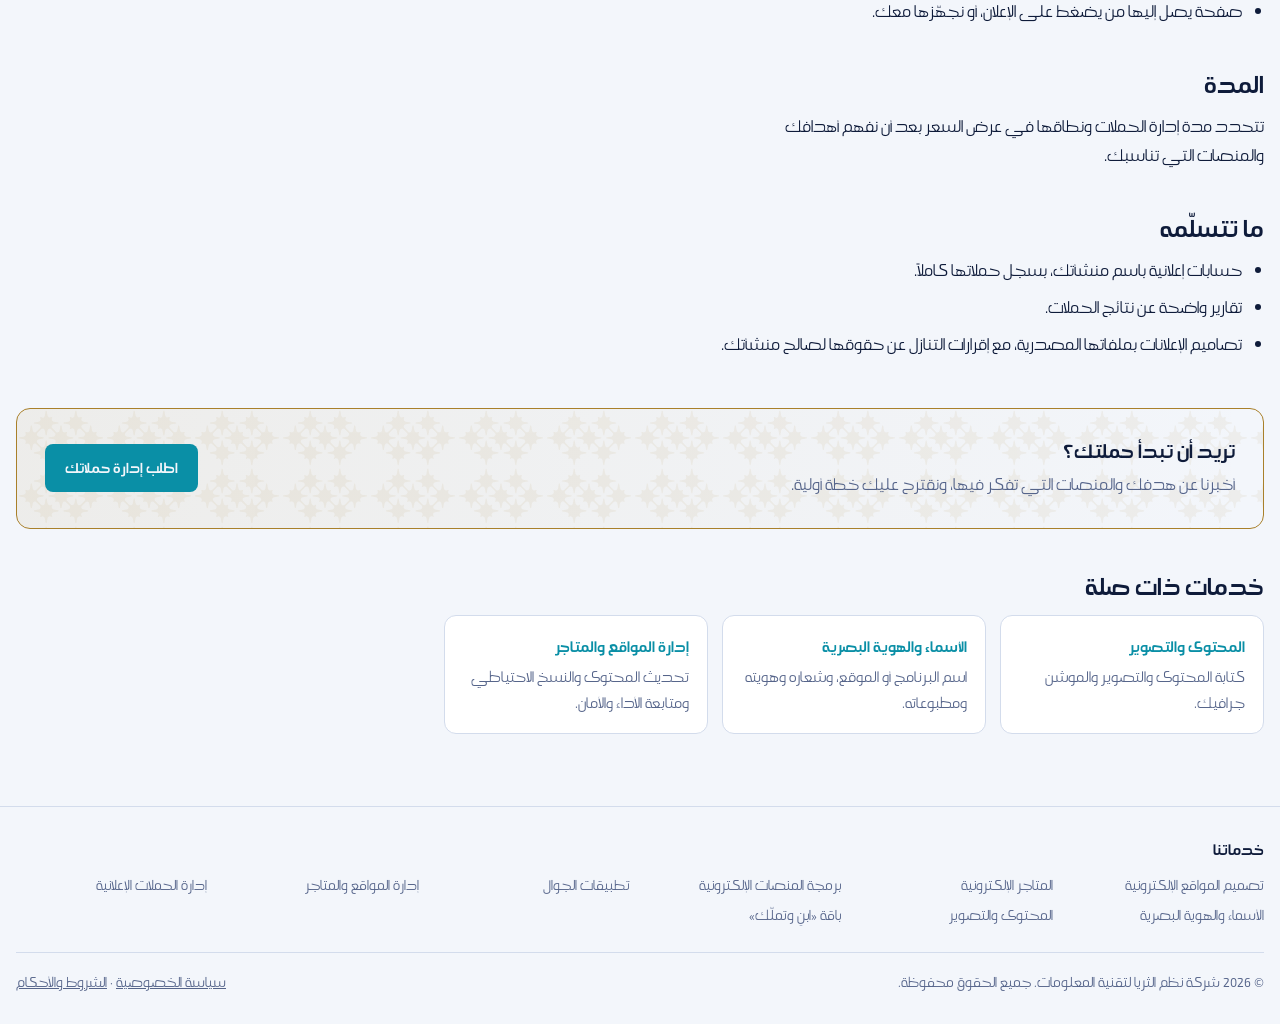
==== commit a5b606e8: "خط الهوية Ara Hamah 1964 لكل نصوص الموقع - ملفا الخط (Regular وBold) بصيغة WOFF2 في fonts/ ويُحمَّلا" ====
--- a/services/ad-campaigns/index.html
+++ b/services/ad-campaigns/index.html
@@ -3,7 +3,7 @@
 <head>
 <meta charset="utf-8">
 <meta name="viewport" content="width=device-width,initial-scale=1,viewport-fit=cover">
-<meta http-equiv="Content-Security-Policy" content="default-src 'self'; script-src 'self'; style-src 'self' https://fonts.googleapis.com; font-src https://fonts.gstatic.com; img-src 'self' data:; connect-src https://formspree.io; form-action https://formspree.io; object-src 'none'; base-uri 'self'">
+<meta http-equiv="Content-Security-Policy" content="default-src 'self'; script-src 'self'; style-src 'self' https://fonts.googleapis.com; font-src 'self' https://fonts.gstatic.com; img-src 'self' data:; connect-src https://formspree.io; form-action https://formspree.io; object-src 'none'; base-uri 'self'">
 <meta name="referrer" content="strict-origin-when-cross-origin">
 <title>إدارة الحملات الإعلانية على قوقل وسناب شات | نظم الثريا</title>
 <meta name="description" content="إدارة الحملات الإعلانية على قوقل وسناب شات وتيك توك وإنستغرام وفيسبوك وإكس: تخطيط وتشغيل وتحليل بتقارير واضحة، والحسابات باسم منشأتك.">
@@ -29,7 +29,8 @@
 <link rel="apple-touch-icon" href="/apple-touch-icon.png">
 <link rel="preconnect" href="https://fonts.googleapis.com">
 <link rel="preconnect" href="https://fonts.gstatic.com" crossorigin>
-<link rel="stylesheet" href="https://fonts.googleapis.com/css2?family=Readex+Pro:wght@300;400;500;600;700&family=IBM+Plex+Mono:wght@400;500&display=swap">
+<link rel="preload" href="/fonts/AraHamah1964-Regular.woff2" as="font" type="font/woff2" crossorigin>
+<link rel="stylesheet" href="https://fonts.googleapis.com/css2?family=IBM+Plex+Mono:wght@400;500&display=swap">
 <link rel="stylesheet" href="/style.css">
 <script type="application/ld+json">
 {
--- a/style.css
+++ b/style.css
@@ -5,6 +5,10 @@
 [hidden]{display:none!important}
 
 /* التخطيط: صفحة عربية من اليمين لليسار، شريط بطل بشعار الهوية على خلفيتها المتدرجة، ثم الركائز الثلاث جنباً إلى جنب، ثم المسار، ثم التواصل */
+/* خط الهوية Ara Hamah 1964 (Regular للأوزان حتى 500، وBold للأوزان من 600) — ملفاته في /fonts
+   حروفه أصغر من الخطوط المعتادة بنحو الثلث، فيكبّره size-adjust ليبقى حجم النصوص كما صُمم الموقع */
+@font-face{font-family:"Ara Hamah 1964";src:url("/fonts/AraHamah1964-Regular.woff2") format("woff2");font-weight:100 500;font-style:normal;font-display:swap;size-adjust:130%}
+@font-face{font-family:"Ara Hamah 1964";src:url("/fonts/AraHamah1964-Bold.woff2") format("woff2");font-weight:600 900;font-style:normal;font-display:swap;size-adjust:135%}
 :root{
   --navy-0:#0A1630;      /* الأرضية الداكنة */
   --navy-1:#10214A;      /* سطح مرتفع */
@@ -17,8 +21,8 @@
   --field:#0D1B3D;
   --btn:var(--cyan);--btn-ink:var(--navy-0);
   --header-h:70px;
-  --f-display:"Readex Pro",Tahoma,"Segoe UI",sans-serif;    /* أقرب خط مجاني لطابع خط الشعار الهندسي */
-  --f-body:"Readex Pro",Tahoma,"Segoe UI",sans-serif;
+  --f-display:"Ara Hamah 1964",Tahoma,"Segoe UI",sans-serif;    /* خط الهوية */
+  --f-body:"Ara Hamah 1964",Tahoma,"Segoe UI",sans-serif;
   --f-mono:"IBM Plex Mono",ui-monospace,Menlo,monospace;
   color-scheme:dark;
 }
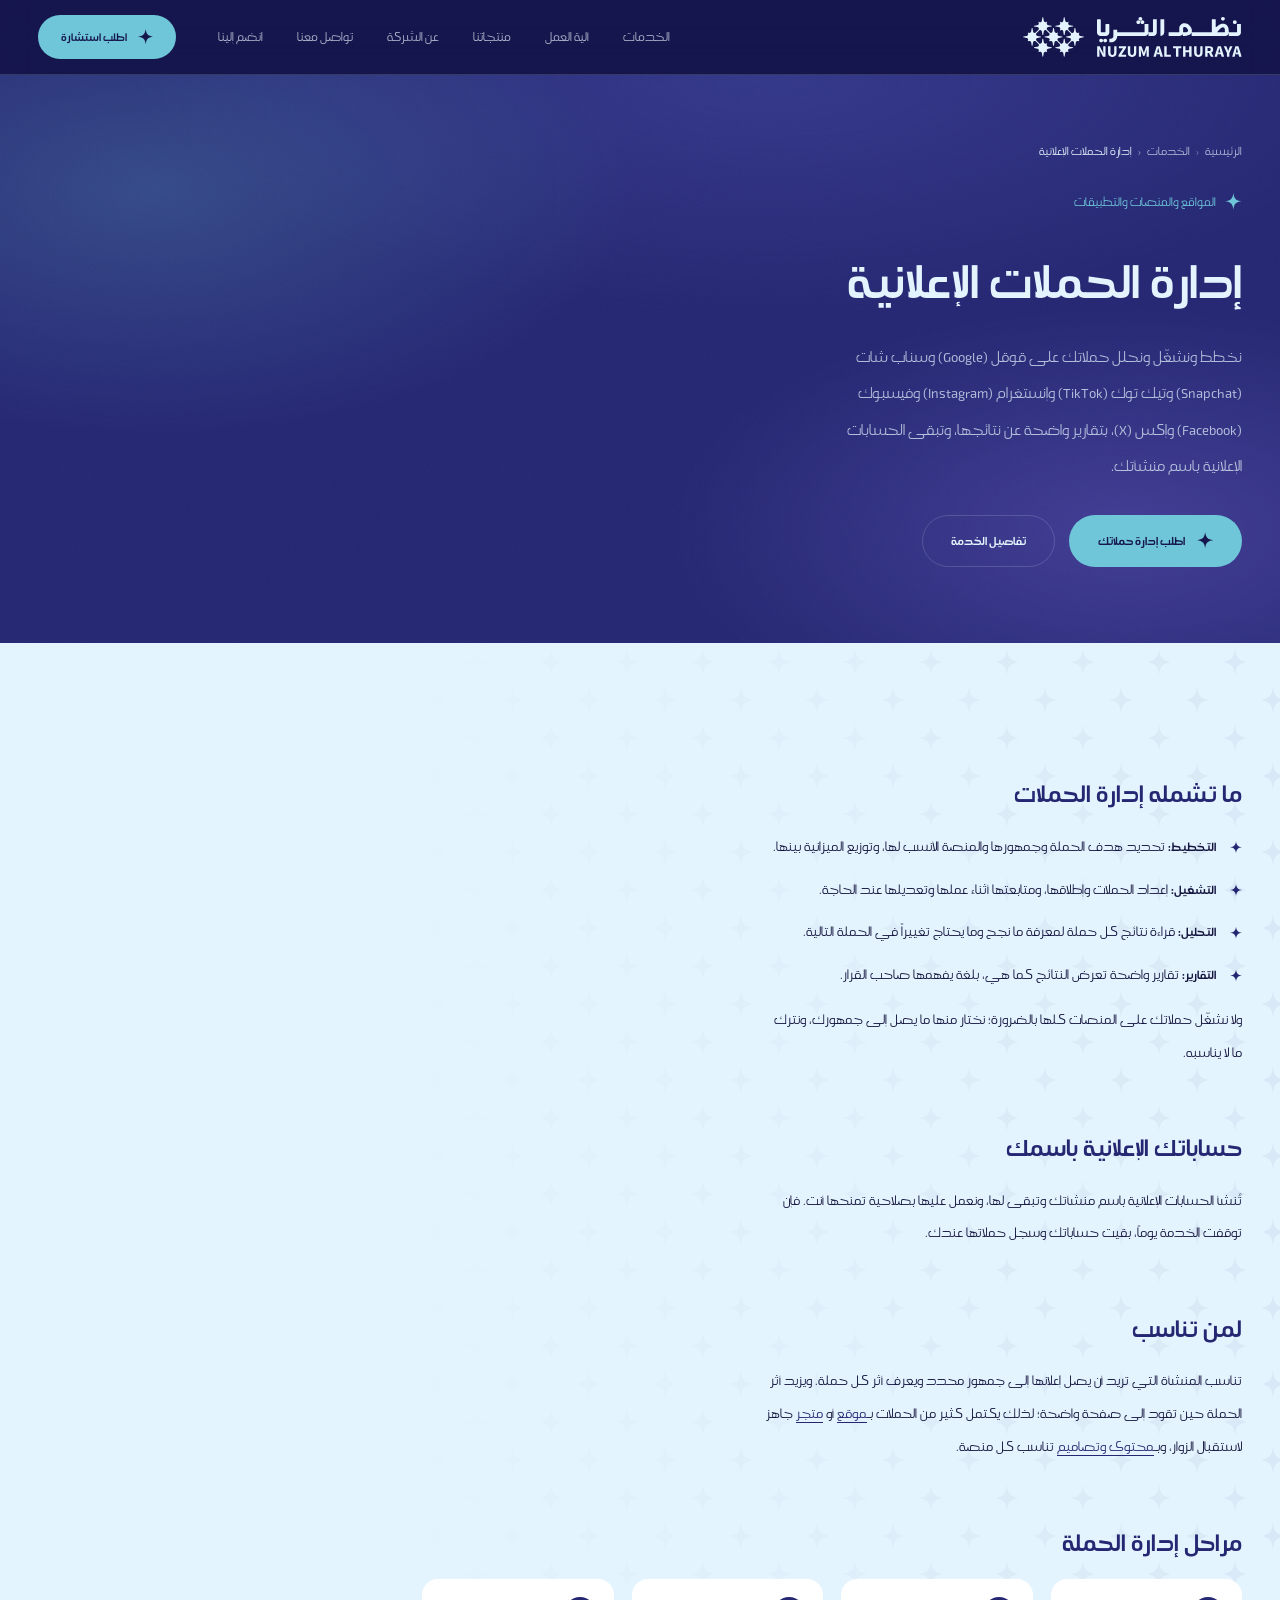
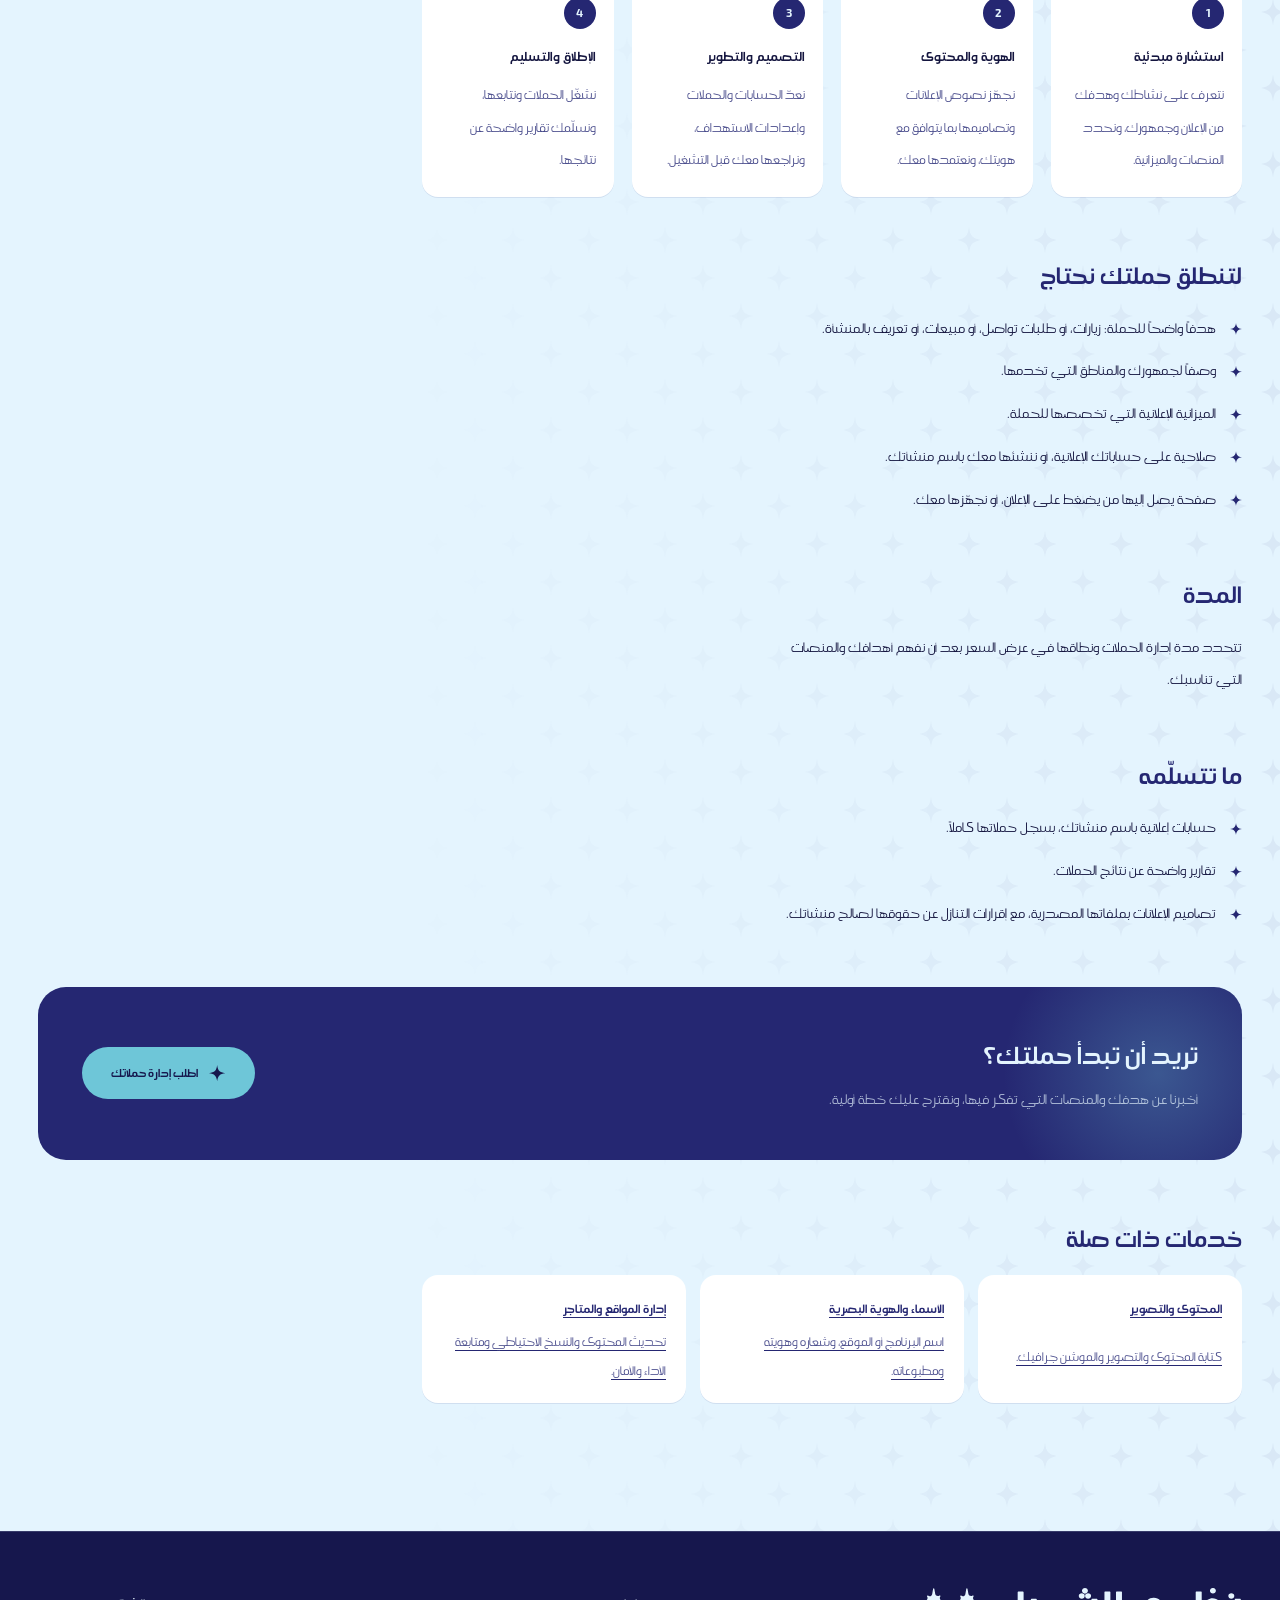
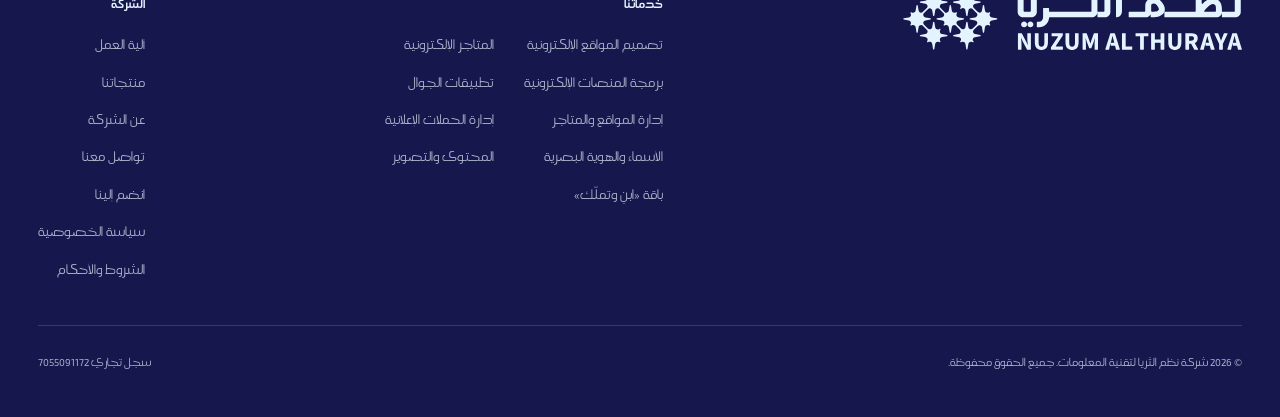
==== commit f491cf75: "تصميم جديد للموقع: «سماء ليلية من نجوم الثريا» - ألوان الهوية وخط Ara Hamah 1964 (وزنان فقط) والشعار" ====
--- a/services/ad-campaigns/index.html
+++ b/services/ad-campaigns/index.html
@@ -3,11 +3,11 @@
 <head>
 <meta charset="utf-8">
 <meta name="viewport" content="width=device-width,initial-scale=1,viewport-fit=cover">
-<meta http-equiv="Content-Security-Policy" content="default-src 'self'; script-src 'self'; style-src 'self' https://fonts.googleapis.com; font-src 'self' https://fonts.gstatic.com; img-src 'self' data:; connect-src https://formspree.io; form-action https://formspree.io; object-src 'none'; base-uri 'self'">
+<meta http-equiv="Content-Security-Policy" content="default-src 'self'; script-src 'self'; style-src 'self'; font-src 'self'; img-src 'self' data:; connect-src https://formspree.io; form-action https://formspree.io; object-src 'none'; base-uri 'self'">
 <meta name="referrer" content="strict-origin-when-cross-origin">
 <title>إدارة الحملات الإعلانية على قوقل وسناب شات | نظم الثريا</title>
 <meta name="description" content="إدارة الحملات الإعلانية على قوقل وسناب شات وتيك توك وإنستغرام وفيسبوك وإكس: تخطيط وتشغيل وتحليل بتقارير واضحة، والحسابات باسم منشأتك.">
-<meta name="theme-color" content="#0A1630">
+<meta name="theme-color" content="#16174d">
 <link rel="canonical" href="https://nuzumalthuraya.com/services/ad-campaigns/">
 <meta property="og:type" content="website">
 <meta property="og:site_name" content="نظم الثريا">
@@ -27,10 +27,8 @@
 <link rel="icon" href="/favicon-96.png" type="image/png" sizes="96x96">
 <link rel="icon" href="/favicon-192.png" type="image/png" sizes="192x192">
 <link rel="apple-touch-icon" href="/apple-touch-icon.png">
-<link rel="preconnect" href="https://fonts.googleapis.com">
-<link rel="preconnect" href="https://fonts.gstatic.com" crossorigin>
 <link rel="preload" href="/fonts/AraHamah1964-Regular.woff2" as="font" type="font/woff2" crossorigin>
-<link rel="stylesheet" href="https://fonts.googleapis.com/css2?family=IBM+Plex+Mono:wght@400;500&display=swap">
+<link rel="preload" href="/fonts/AraHamah1964-Bold.woff2" as="font" type="font/woff2" crossorigin>
 <link rel="stylesheet" href="/style.css">
 <script type="application/ld+json">
 {
@@ -71,49 +69,70 @@
 </script>
 </head>
 <body>
-<div class="site" dir="rtl" lang="ar">
 <!-- بداية الترويسة المشتركة (متطابقة حرفياً في كل الصفحات) -->
-<svg width="0" height="0" class="sprite" aria-hidden="true">
+<svg width="0" height="0" class="sprite" aria-hidden="true" focusable="false">
   <defs>
-    <symbol id="nz-logo-h" viewBox="702 545 394 78"><path fill="currentColor" transform="translate(-201 91)" d="M 1011.9 493.6 L 1006.4 494.6 C 1004.2 495 1003.2 497.5 1004.4 499.3 C 1004.9 500 1004.1 500.8 1003.4 500.3 C 1002.9 499.9 1002.3 499.8 1001.7 499.8 C 1000.3 499.8 999 500.7 998.7 502.3 L 997.8 507.8 C 997.6 508.6 996.5 508.6 996.4 507.8 L 995.4 502.3 C 995.3 501.8 995.2 501.4 995 501.1 C 994 499.6 991.8 499.5 990.6 500.8 L 986.3 505.1 C 985.4 505.9 985.1 507.3 985.7 508.3 C 986.1 509.1 986.9 509.7 987.9 509.9 L 993.4 510.9 C 994.2 511 994.2 512.1 993.4 512.3 L 987.4 513.3 C 985.2 513.7 984.3 516.4 985.9 517.9 C 986.4 518.6 985.6 519.4 984.9 518.9 C 984.4 518.6 983.8 518.4 983.2 518.4 C 981.8 518.4 980.5 519.4 980.2 520.9 L 979.2 526.4 C 979.1 527.2 978 527.2 977.8 526.4 L 976.9 520.9 C 976.5 518.7 974 517.7 972.1 518.9 C 972 519.1 971.7 519.1 971.5 519.1 C 971.3 519 971.1 518.8 971.1 518.6 C 971 518.4 971 518.1 971.1 518 C 971.2 517.9 971.2 517.9 971.3 517.8 C 971.3 517.8 971.3 517.7 971.4 517.7 C 971.5 517.6 971.5 517.5 971.6 517.4 C 971.7 517.2 971.8 517 971.9 516.8 C 971.9 516.6 972 516.4 972 516.2 C 972 516 972 515.8 972 515.6 C 971.9 515.4 971.9 515.2 971.8 515 C 971.7 514.8 971.6 514.6 971.5 514.5 C 971.4 514.3 971.3 514.1 971.1 514 C 971 513.8 970.8 513.7 970.6 513.6 C 970.4 513.5 970.2 513.4 970 513.4 C 969.9 513.3 969.8 513.3 969.7 513.3 L 963.7 512.3 C 962.9 512.1 962.9 511 963.7 510.9 L 969.2 509.9 C 969.3 509.9 969.4 509.9 969.5 509.8 C 971.6 509.2 972.2 506.5 970.7 505 L 966.1 500.4 C 965.7 500 965.2 499.8 964.6 499.8 C 963.9 499.8 963.3 500 962.7 500.4 C 962.2 500.9 961.8 501.5 961.7 502.3 L 960.7 507.8 C 960.6 508.6 959.4 508.6 959.3 507.8 L 958.3 502.3 C 958 500.1 955.4 499 953.6 500.3 C 953.5 500.4 953.3 500.4 953.2 500.4 C 952.7 500.4 952.2 499.8 952.6 499.3 C 954.2 497.8 953.4 495 951.2 494.7 L 945.1 493.6 C 944.3 493.5 944.3 492.4 945.1 492.2 L 950.7 491.3 C 952.3 491 953.3 489.5 953.2 488.1 C 953.1 487.5 952.9 487.1 952.5 486.7 L 947.5 481.7 C 947.2 481.3 946.7 481.1 946.1 481.1 C 944.7 481.1 943.4 482.1 943.1 483.6 L 942.2 489.1 C 942 489.9 940.9 489.9 940.8 489.1 L 939.8 483.6 C 939.6 482.2 938.4 481.2 937.1 481.1 C 936.4 481 935.7 481.4 935.2 481.8 L 930.4 486.7 C 930 487.1 929.8 487.7 929.8 488.3 C 929.8 489.7 930.7 491 932.3 491.3 L 937.8 492.2 C 938.6 492.4 938.6 493.5 937.8 493.6 L 932.3 494.6 C 931.3 494.7 930.5 495.4 930.1 496.1 C 929.5 497.2 929.8 498.6 930.7 499.4 L 934.9 503.7 C 936.4 505.2 939.1 504.6 939.7 502.6 C 939.8 502.5 939.8 502.3 939.8 502.2 L 940.8 496.7 C 940.9 495.9 942 495.9 942.2 496.7 L 943.1 502.2 C 943.5 504.4 946 505.5 947.8 504.2 C 948 504.1 948.1 504 948.3 504 C 948.8 504 949.2 504.7 948.8 505.2 C 947.6 507 948.6 509.5 950.8 509.9 L 956.3 510.9 C 957.1 511 957.1 512.1 956.3 512.3 L 950.8 513.2 C 948.6 513.6 947.6 516.1 948.8 517.9 C 948.9 518 949 518.2 949 518.3 C 949 518.7 948.6 519.1 948.2 519.1 C 948.1 519.1 948 519 947.9 519 C 947.8 518.9 947.8 518.9 947.7 518.9 C 947.7 518.8 947.6 518.8 947.5 518.8 C 947.1 518.5 946.6 518.4 946.1 518.4 C 944.7 518.4 943.4 519.4 943.1 520.9 L 942.2 526.4 C 942 527.2 940.9 527.2 940.8 526.4 C 940.8 526.4 939.8 520.9 939.8 520.9 C 939.8 520.6 939.7 520.3 939.5 520.1 C 939.4 519.8 939.2 519.6 939 519.4 C 938.9 519.1 938.6 519 938.4 518.8 C 938.2 518.7 937.9 518.6 937.6 518.5 C 937.4 518.4 937.1 518.4 936.8 518.4 C 936.5 518.4 936.2 518.4 936 518.5 C 935.7 518.6 935.4 518.7 935.1 518.9 C 935 519 934.9 519.1 934.7 519.1 C 934.3 519.1 934 518.7 934 518.3 C 934 518.2 934 518.1 934 518 C 934.1 518 934.1 517.9 934.2 517.8 C 934.3 517.7 934.3 517.6 934.4 517.4 C 934.5 517.1 934.6 516.9 934.6 516.6 C 934.7 516.3 934.6 516 934.6 515.7 C 934.6 515.5 934.5 515.2 934.4 514.9 C 934.2 514.7 934.1 514.4 933.9 514.2 C 933.7 514 933.5 513.8 933.3 513.7 C 933 513.5 932.8 513.4 932.5 513.3 C 932.4 513.3 932.2 513.2 932.1 513.2 L 926.6 512.3 C 925.8 512.1 925.8 511 926.6 510.9 L 932.1 509.9 C 933.7 509.6 934.7 508.2 934.6 506.7 C 934.6 506.2 934.3 505.7 934 505.3 L 929 500.4 C 928.6 500 928.1 499.8 927.6 499.8 C 926.9 499.8 926.2 500 925.7 500.4 C 925.1 500.9 924.7 501.5 924.6 502.3 L 923.6 507.8 C 923.5 508.6 922.4 508.6 922.2 507.8 L 921.3 502.3 C 920.9 500.1 918.4 499 916.6 500.3 C 916.6 500.3 916.6 500.3 916.6 500.3 C 916.4 500.4 916.3 500.4 916.2 500.4 C 915.8 500.4 915.4 500.1 915.4 499.7 C 915.4 499.6 915.4 499.6 915.5 499.5 C 915.5 499.4 915.5 499.4 915.6 499.3 C 915.6 499.3 915.6 499.3 915.6 499.2 C 916.8 497.4 915.8 494.9 913.6 494.6 L 908.1 493.6 C 907.3 493.5 907.3 492.4 908.1 492.2 L 913.6 491.3 C 915.8 490.9 916.8 488.4 915.6 486.5 C 915.5 486.4 915.4 486.3 915.4 486.1 C 915.4 485.6 916 485.2 916.6 485.5 C 918.4 486.8 920.9 485.8 921.3 483.6 L 922.2 478.1 C 922.4 477.3 923.5 477.3 923.6 478.1 L 924.6 483.6 C 924.8 484.9 925.9 485.8 927 486 C 927.8 486.2 928.6 485.9 929.2 485.3 L 934 480.5 C 934.4 480.1 934.6 479.5 934.6 478.9 C 934.6 477.5 933.7 476.2 932.1 475.9 L 926.6 475 C 925.8 474.8 925.8 473.7 926.6 473.6 L 932.1 472.6 C 934.3 472.2 935.4 469.7 934.1 467.9 C 934 467.8 933.9 467.6 933.9 467.5 C 933.9 467 934.6 466.5 935.1 466.9 C 936.7 468.5 939.4 467.6 939.7 465.4 L 940.8 459.4 C 940.9 458.6 942 458.6 942.2 459.4 L 943.1 464.9 C 943.5 467.1 946 468.2 947.8 466.9 C 948.5 466.4 949.3 467.2 948.8 467.9 C 948.5 468.4 948.3 469 948.3 469.6 C 948.3 471 949.3 472.4 950.8 472.6 L 956.3 473.6 C 957.1 473.7 957.1 474.8 956.3 475 L 950.8 475.9 C 949.2 476.2 948.2 477.7 948.3 479.1 C 948.3 479.6 948.6 480.1 949 480.5 L 953.8 485.4 C 954.3 485.9 954.9 486.1 955.6 486.1 C 956.9 486 958.1 485.1 958.3 483.6 L 959.3 478.1 C 959.4 477.3 960.6 477.3 960.7 478.1 L 961.7 483.6 C 962 485.8 964.6 486.8 966.4 485.5 C 966.5 485.4 966.7 485.4 966.8 485.4 C 967.3 485.4 967.8 486 967.4 486.5 C 967 487.1 966.8 487.7 966.8 488.3 C 966.8 489.7 967.8 491 969.3 491.3 L 974.9 492.2 C 975.7 492.4 975.7 493.5 974.9 493.6 L 969.3 494.6 C 968.4 494.7 967.6 495.4 967.2 496.1 C 966.6 497.2 966.9 498.6 967.8 499.4 L 972 503.7 C 973.5 505.2 976.2 504.6 976.8 502.5 C 976.8 502.4 976.9 502.3 976.9 502.2 L 977.8 496.7 C 978 495.9 979.1 495.9 979.2 496.7 L 980.2 502.2 C 980.3 502.7 980.5 503.1 980.7 503.5 C 981.7 504.9 983.8 504.9 985 503.7 L 989.3 499.4 C 990.2 498.6 990.5 497.2 989.9 496.1 C 989.5 495.4 988.7 494.7 987.7 494.6 L 982.2 493.6 C 981.4 493.5 981.4 492.4 982.2 492.2 L 987.7 491.3 C 989.3 491 990.3 489.5 990.2 488.1 C 990.2 487.5 989.9 487.1 989.6 486.7 L 984.6 481.7 C 984.2 481.3 983.7 481.1 983.2 481.1 C 981.8 481.1 980.5 482.1 980.2 483.6 L 979.2 489.1 C 979.1 489.9 978 489.9 977.8 489.1 L 976.8 483.1 C 976.4 480.9 973.7 480 972.1 481.7 C 971.5 482.1 970.7 481.3 971.2 480.7 C 972.4 478.8 971.4 476.3 969.2 475.9 L 963.7 475 C 962.9 474.8 962.9 473.7 963.7 473.6 L 969.2 472.6 C 971.4 472.2 972.4 469.7 971.1 467.9 C 971 467.8 971 467.6 971 467.5 C 971 467 971.6 466.5 972.2 466.9 C 973.7 468.5 976.4 467.6 976.8 465.4 L 977.8 459.4 C 978 458.6 979.1 458.6 979.2 459.4 L 980.2 464.9 C 980.6 467.1 983.1 468.2 984.9 466.9 C 985.6 466.4 986.4 467.2 985.9 467.9 C 984.6 469.7 985.7 472.2 987.9 472.6 L 993.4 473.6 C 994.2 473.7 994.2 474.8 993.4 475 L 987.9 475.9 C 986.9 476.1 986.1 476.7 985.7 477.5 C 985.1 478.6 985.4 479.9 986.3 480.8 L 990.6 485.1 C 991.8 486.3 993.9 486.2 994.9 484.8 C 995.1 484.5 995.3 484.1 995.4 483.6 L 996.4 478.1 C 996.5 477.3 997.6 477.3 997.8 478.1 L 998.7 483.6 C 999.1 485.8 1001.6 486.8 1003.4 485.5 C 1003.6 485.4 1003.7 485.4 1003.9 485.4 C 1004.4 485.4 1004.8 486 1004.4 486.5 C 1004.1 487.1 1003.9 487.7 1003.9 488.3 C 1003.9 489.7 1004.9 491 1006.4 491.3 L 1011.9 492.2 C 1012.7 492.4 1012.7 493.5 1011.9 493.6 "/><path fill="currentColor" d="M 847.3 559.7 C 848 559.7 848.5 560.3 848.5 560.9 L 848.5 575.6 C 848.5 577.4 847.9 578.9 846.5 580.1 C 845.1 581.3 843.5 582 841.7 582 L 832.4 582 C 830.6 582 829 581.3 827.6 580.1 C 826.3 578.9 825.6 577.4 825.6 575.6 L 825.6 552.2 C 825.6 551.6 826.1 551.1 826.8 551.1 L 831.5 551.1 C 832.1 551.1 832.7 551.6 832.7 552.2 L 832.7 574 C 832.7 574.7 833.3 575.2 833.9 575.2 L 840.1 575.2 C 840.8 575.2 841.4 574.7 841.4 574 L 841.4 560.9 C 841.4 560.3 841.9 559.7 842.6 559.7 Z M 847.3 559.7  M 936.7 551.8 L 936.7 575.6 C 936.7 577.4 936.1 578.9 934.7 580.1 C 933.4 581.4 931.8 582 929.9 582 L 921.9 582 C 921.5 582 921.2 581.7 921.2 581.3 L 921.2 575.6 C 921.2 577.4 920.5 578.9 919.2 580.1 C 917.8 581.4 916.2 582 914.4 582 L 863.9 582 C 863.5 582 863.2 582.3 863.2 582.6 C 863.1 585.5 861.9 588.1 859.8 590.3 C 857.6 592.7 854.6 593.9 851.1 593.9 L 849.2 593.9 C 848.9 593.9 848.5 593.6 848.5 593.2 L 848.5 587.9 C 848.5 587.5 848.9 587.2 849.2 587.2 L 851.1 587.2 C 852.5 587.2 853.7 586.7 854.6 585.8 C 855.6 584.8 856.1 583.5 856.1 582 L 856.1 571.4 C 856.1 571 856.4 570.7 856.7 570.7 L 862.5 570.7 C 862.9 570.7 863.2 571 863.2 571.4 L 863.2 574.6 C 863.2 574.9 863.5 575.2 863.9 575.2 L 913.4 575.2 C 913.7 575.2 914 574.9 914 574.6 L 914 560.4 C 914 560 914.4 559.7 914.7 559.7 L 920.5 559.7 C 920.9 559.7 921.2 560 921.2 560.4 L 921.2 575.2 L 928.9 575.2 C 929.3 575.2 929.6 574.9 929.6 574.5 L 929.6 551.8 C 929.6 551.4 930 551.1 930.4 551.1 L 936 551.1 C 936.4 551.1 936.7 551.4 936.7 551.8  M 943.5 551.7 L 943.5 581.3 C 943.5 581.7 943.9 582 944.3 581.9 C 946.2 581.8 947.7 581.1 948.8 579.9 C 950 578.5 950.6 576.8 950.6 574.8 L 950.6 551.7 C 950.6 551.4 950.3 551.1 949.9 551.1 L 944.2 551.1 C 943.8 551.1 943.5 551.4 943.5 551.7  M 1063.3 574.5 C 1063.3 574.9 1063 575.2 1062.6 575.2 L 1049.6 575.2 C 1049.2 575.2 1049 574.8 1049.2 574.5 C 1051.8 571.2 1054 568.9 1055.9 567.6 C 1057.9 566.2 1059.5 565.8 1060.9 566.2 C 1061.5 566.5 1062.1 567 1062.6 567.6 C 1063.1 568.4 1063.3 569.7 1063.3 571.7 Z M 993.7 574.2 C 992.8 574.9 991.2 575.2 989 575.2 L 986.4 575.2 C 986 575.2 985.7 574.9 985.7 574.5 L 985.7 567.9 C 985.7 567 985.9 566.4 986.5 566 C 987 565.5 987.8 565.3 988.8 565.3 C 989.8 565.3 990.7 565.7 991.4 566.4 C 992.9 567.9 993.8 569.1 994.3 570.1 C 994.7 571.1 994.9 571.8 994.9 572.3 C 994.9 572.8 994.5 573.5 993.7 574.2 M 1092.4 559.7 L 1086.6 559.7 C 1086.2 559.7 1085.9 560 1085.9 560.4 L 1085.9 574.6 C 1085.9 574.9 1085.6 575.2 1085.2 575.2 L 1070.5 575.2 L 1070.4 571.6 C 1070.4 568.9 1069.8 566.6 1068.7 564.5 C 1067.7 562.4 1065.9 560.9 1063.5 559.9 C 1060.8 559 1058.4 558.9 1056.1 559.7 C 1053.8 560.4 1051.7 561.7 1049.8 563.4 C 1049 564.1 1048.2 564.8 1047.5 565.6 C 1047 566.1 1046.2 565.8 1046.2 565.2 L 1046.2 551.7 C 1046.2 551.4 1045.9 551.1 1045.5 551.1 L 1039.8 551.1 C 1039.4 551.1 1039 551.4 1039 551.7 L 1039 574.5 C 1039 574.9 1038.7 575.2 1038.3 575.2 L 1001.6 575.2 C 1001.9 574.3 1002.1 573.3 1002.1 572.2 C 1002.1 568.9 1000.2 565.4 996.6 561.8 C 994.5 559.7 992 558.6 989 558.5 C 986 558.4 983.5 559.3 981.4 561.1 C 979.5 562.8 978.5 565.1 978.5 567.8 L 978.5 574.5 C 978.5 574.9 978.2 575.2 977.8 575.2 L 959.4 575.2 C 959 575.2 958.7 575.5 958.7 575.9 L 958.7 581.3 C 958.7 581.7 959 582 959.4 582 L 978.8 582 C 980.3 582 981.5 581.6 982.6 580.9 C 983.7 580.3 984.5 579.4 985 578.3 L 985 581.3 C 985 581.7 985.3 582 985.7 582 L 989 582 C 990.9 582 992.9 581.6 994.9 581 C 996.9 580.3 998.6 579.3 1000 577.8 C 1000.7 577.1 1001.2 576.3 1001.5 575.4 L 1001.5 581.3 C 1001.5 581.7 1001.8 582 1002.2 582 L 1063.7 582 C 1065.6 582 1067.2 581.3 1068.6 580.1 C 1069.6 579.1 1070.2 578 1070.4 576.8 L 1070.4 581.3 C 1070.4 581.7 1070.8 582 1071.1 582 L 1086.2 582 C 1088.1 582 1089.7 581.4 1091 580.1 C 1091.9 579.3 1092.5 578.4 1092.8 577.4 C 1093 576.8 1093.1 576.2 1093.1 575.6 L 1093.1 560.4 C 1093.1 560 1092.8 559.7 1092.4 559.7  M 1062.6 548.3 C 1062.5 548.1 1062.4 548 1062.2 547.8 C 1061.5 547.1 1060.7 546.8 1059.7 546.8 C 1058.7 546.8 1057.9 547.1 1057.2 547.8 C 1057 548 1056.9 548.1 1056.7 548.3 C 1056.3 548.8 1056.1 549.5 1056.1 550.2 C 1056.1 551.1 1056.5 551.9 1057.2 552.6 C 1057.9 553.2 1058.7 553.6 1059.7 553.6 C 1060.7 553.6 1061.5 553.2 1062.2 552.6 C 1062.9 551.9 1063.2 551.1 1063.2 550.2 C 1063.2 549.5 1063 548.8 1062.6 548.3  M 905.4 554.4 C 905.2 554.3 905.1 554.1 904.9 554 C 904.2 553.3 903.4 553 902.4 553 C 901.4 553 900.6 553.3 899.9 554 C 899.7 554.1 899.6 554.3 899.5 554.4 C 899.1 555 898.9 555.6 898.9 556.4 C 898.9 557.3 899.2 558.1 899.9 558.8 C 900.6 559.4 901.4 559.7 902.4 559.7 C 903.4 559.7 904.2 559.4 904.9 558.8 C 905.6 558.1 906 557.3 906 556.4 C 906 555.6 905.8 555 905.4 554.4  M 912.9 554.4 C 912.8 554.3 912.7 554.1 912.5 554 C 911.8 553.3 911 553 910 553 C 909 553 908.2 553.3 907.5 554 C 907.3 554.1 907.2 554.3 907.1 554.4 C 906.7 555 906.4 555.6 906.4 556.4 C 906.4 557.3 906.8 558.1 907.5 558.8 C 908.2 559.4 909 559.7 910 559.7 C 911 559.7 911.8 559.4 912.5 558.8 C 913.2 558.1 913.6 557.3 913.6 556.4 C 913.6 555.6 913.4 555 912.9 554.4  M 909.2 548.3 C 909.1 548.2 908.9 548 908.8 547.9 C 908.1 547.2 907.2 546.9 906.2 546.9 C 905.3 546.9 904.4 547.2 903.7 547.9 C 903.6 548 903.4 548.2 903.3 548.3 C 902.9 548.9 902.7 549.5 902.7 550.2 C 902.7 551.2 903 552 903.7 552.6 C 904.4 553.3 905.3 553.6 906.2 553.6 C 907.2 553.6 908.1 553.3 908.8 552.6 C 909.5 552 909.8 551.2 909.8 550.2 C 909.8 549.5 909.6 548.9 909.2 548.3  M 836.2 588.6 C 836.1 588.4 836 588.3 835.8 588.1 C 835.1 587.5 834.3 587.1 833.3 587.1 C 832.3 587.1 831.5 587.5 830.8 588.1 C 830.6 588.3 830.5 588.4 830.4 588.6 C 829.9 589.1 829.7 589.8 829.7 590.5 C 829.7 591.4 830.1 592.2 830.8 592.9 C 831.5 593.6 832.3 593.9 833.3 593.9 C 834.3 593.9 835.1 593.6 835.8 592.9 C 836.5 592.2 836.9 591.4 836.9 590.5 C 836.9 589.8 836.6 589.1 836.2 588.6  M 843.8 588.6 C 843.7 588.4 843.5 588.3 843.4 588.1 C 842.7 587.5 841.9 587.1 840.9 587.1 C 839.9 587.1 839.1 587.5 838.4 588.1 C 838.2 588.3 838.1 588.4 837.9 588.6 C 837.5 589.1 837.3 589.8 837.3 590.5 C 837.3 591.4 837.7 592.2 838.4 592.9 C 839.1 593.6 839.9 593.9 840.9 593.9 C 841.9 593.9 842.7 593.6 843.4 592.9 C 844.1 592.2 844.4 591.4 844.4 590.5 C 844.4 589.8 844.2 589.1 843.8 588.6  M 1084.9 554.7 C 1084.7 554.5 1084.5 554.2 1084.2 554 C 1083.5 553.3 1082.7 553 1081.7 553 C 1080.7 553 1079.9 553.3 1079.2 554 C 1079 554.2 1078.8 554.5 1078.6 554.7 C 1078.3 555.2 1078.2 555.8 1078.2 556.4 C 1078.2 557.3 1078.5 558.1 1079.2 558.8 C 1079.9 559.4 1080.7 559.7 1081.7 559.7 C 1082.7 559.7 1083.5 559.4 1084.2 558.8 C 1084.9 558.1 1085.3 557.3 1085.3 556.4 C 1085.3 555.8 1085.1 555.2 1084.9 554.7 "/><path fill="currentColor" d="M 837.6 601 C 837.4 601 837.2 601.2 837.2 601.5 L 837.2 608 C 837.2 609.2 837.2 610.4 837.4 611.7 C 837.5 613 837.7 614.2 837.7 615.2 L 837.6 615.2 L 835.7 610.9 C 835.7 610.9 835.7 610.8 835.7 610.8 L 830.6 601.3 C 830.5 601.1 830.4 601 830.2 601 L 826.4 601 C 826.1 601 825.9 601.2 825.9 601.5 L 825.9 620.4 C 825.9 620.6 826.1 620.8 826.4 620.8 L 829.7 620.8 C 830 620.8 830.2 620.6 830.2 620.4 L 830.2 613.8 C 830.2 612.6 830.1 611.4 830 610.1 C 829.8 608.9 829.7 607.7 829.6 606.6 L 829.7 606.6 L 831.7 610.9 C 831.7 610.9 831.7 610.9 831.7 610.9 L 836.7 620.6 C 836.8 620.7 837 620.8 837.1 620.8 L 841 620.8 C 841.2 620.8 841.4 620.6 841.4 620.4 L 841.4 601.5 C 841.4 601.2 841.2 601 841 601 Z M 837.6 601  M 871.4 616.4 L 879.6 603.8 C 879.7 603.8 879.7 603.7 879.7 603.6 L 879.7 601.5 C 879.7 601.2 879.5 601 879.3 601 L 866.7 601 C 866.5 601 866.3 601.2 866.3 601.5 L 866.3 604.3 C 866.3 604.6 866.5 604.8 866.7 604.8 L 873.4 604.8 C 873.7 604.8 873.9 605.2 873.8 605.5 L 865.5 618 C 865.5 618.1 865.5 618.2 865.5 618.3 L 865.5 620.4 C 865.5 620.6 865.7 620.8 865.9 620.8 L 879.3 620.8 C 879.6 620.8 879.8 620.6 879.8 620.4 L 879.8 617.5 C 879.8 617.3 879.6 617.1 879.3 617.1 L 871.8 617.1 C 871.4 617.1 871.2 616.7 871.4 616.4  M 917.4 601 C 917.2 601 917 601.1 916.9 601.3 L 913.9 609.8 C 913.7 610.4 913.5 611 913.3 611.6 C 913.2 612.2 913 612.9 912.8 613.5 L 912.7 613.5 C 912.5 612.9 912.3 612.2 912.1 611.6 C 911.9 611 911.7 610.4 911.5 609.8 L 908.4 601.3 C 908.4 601.1 908.2 601 908 601 L 903.9 601 C 903.6 601 903.4 601.2 903.4 601.5 L 903.4 620.4 C 903.4 620.6 903.6 620.8 903.9 620.8 L 907 620.8 C 907.2 620.8 907.4 620.6 907.4 620.4 L 907.4 613.6 C 907.4 612.6 907.4 611.5 907.2 610.2 C 907.1 608.9 907 607.8 906.9 606.8 L 907 606.8 L 908.6 611.5 L 911.3 618.8 C 911.3 619 911.5 619.1 911.7 619.1 L 913.5 619.1 C 913.7 619.1 913.9 619 914 618.8 L 916.7 611.5 L 918.3 606.8 L 918.4 606.8 C 918.3 607.8 918.2 608.9 918 610.2 C 917.9 611.5 917.8 612.6 917.8 613.6 L 917.8 620.4 C 917.8 620.6 918 620.8 918.3 620.8 L 921.5 620.8 C 921.7 620.8 921.9 620.6 921.9 620.4 L 921.9 601.5 C 921.9 601.2 921.7 601 921.5 601 Z M 917.4 601  M 955.1 616.6 L 955.1 601.4 C 955.1 601.2 954.9 601 954.7 601 L 951.1 601 C 950.8 601 950.6 601.2 950.6 601.4 L 950.6 620.4 C 950.6 620.6 950.8 620.8 951.1 620.8 L 962.5 620.8 C 962.7 620.8 962.9 620.6 962.9 620.4 L 962.9 617.5 C 962.9 617.3 962.7 617.1 962.5 617.1 L 955.5 617.1 C 955.3 617.1 955.1 616.9 955.1 616.6  M 966.9 601.5 L 966.9 604.3 C 966.9 604.6 967.1 604.8 967.4 604.8 L 971.9 604.8 C 972.2 604.8 972.4 605 972.4 605.2 L 972.4 620.4 C 972.4 620.6 972.6 620.8 972.8 620.8 L 976.4 620.8 C 976.7 620.8 976.9 620.6 976.9 620.4 L 976.9 605.2 C 976.9 605 977.1 604.8 977.3 604.8 L 981.9 604.8 C 982.1 604.8 982.3 604.6 982.3 604.3 L 982.3 601.5 C 982.3 601.2 982.1 601 981.9 601 L 967.4 601 C 967.1 601 966.9 601.2 966.9 601.5  M 996.9 601.5 L 996.9 608.2 C 996.9 608.4 996.7 608.6 996.5 608.6 L 990.5 608.6 C 990.3 608.6 990.1 608.4 990.1 608.2 L 990.1 601.5 C 990.1 601.2 989.9 601 989.6 601 L 986 601 C 985.8 601 985.6 601.2 985.6 601.5 L 985.6 620.4 C 985.6 620.6 985.8 620.8 986 620.8 L 989.6 620.8 C 989.9 620.8 990.1 620.6 990.1 620.4 L 990.1 613 C 990.1 612.7 990.3 612.5 990.5 612.5 L 996.5 612.5 C 996.7 612.5 996.9 612.7 996.9 613 L 996.9 620.4 C 996.9 620.6 997.1 620.8 997.3 620.8 L 1001 620.8 C 1001.2 620.8 1001.4 620.6 1001.4 620.4 L 1001.4 601.5 C 1001.4 601.2 1001.2 601 1001 601 L 997.3 601 C 997.1 601 996.9 601.2 996.9 601.5  M 1018 601 C 1017.8 601 1017.6 601.2 1017.6 601.4 L 1017.6 612.1 C 1017.6 614 1017.3 615.4 1016.7 616.2 C 1016 616.9 1015.2 617.3 1014.1 617.3 C 1013 617.3 1012.1 616.9 1011.5 616.2 C 1010.9 615.4 1010.6 614 1010.6 612.1 L 1010.6 601.4 C 1010.6 601.2 1010.4 601 1010.2 601 L 1006.6 601 C 1006.3 601 1006.1 601.2 1006.1 601.4 L 1006.1 611.6 C 1006.1 615 1006.8 617.4 1008.2 618.9 C 1009.5 620.4 1011.5 621.2 1014.1 621.2 C 1016.6 621.2 1018.6 620.4 1019.9 618.9 C 1021.2 617.4 1021.9 615 1021.9 611.6 L 1021.9 601.4 C 1021.9 601.2 1021.7 601 1021.4 601 Z M 1018 601  M 894.8 601 C 894.5 601 894.3 601.2 894.3 601.4 L 894.3 612.1 C 894.3 614 894 615.4 893.4 616.2 C 892.8 616.9 891.9 617.3 890.8 617.3 C 889.7 617.3 888.9 616.9 888.3 616.2 C 887.7 615.4 887.4 614 887.4 612.1 L 887.4 601.4 C 887.4 601.2 887.2 601 887 601 L 883.4 601 C 883.1 601 882.9 601.2 882.9 601.4 L 882.9 611.6 C 882.9 615 883.6 617.4 884.9 618.9 C 886.3 620.4 888.3 621.2 890.8 621.2 C 893.4 621.2 895.3 620.4 896.7 618.9 C 898 617.4 898.6 615 898.6 611.6 L 898.6 601.4 C 898.6 601.2 898.4 601 898.2 601 Z M 894.8 601  M 858.1 601 C 857.8 601 857.6 601.2 857.6 601.4 L 857.6 612.1 C 857.6 614 857.3 615.4 856.7 616.2 C 856.1 616.9 855.2 617.3 854.1 617.3 C 853 617.3 852.1 616.9 851.6 616.2 C 851 615.4 850.7 614 850.7 612.1 L 850.7 601.4 C 850.7 601.2 850.5 601 850.2 601 L 846.6 601 C 846.4 601 846.2 601.2 846.2 601.4 L 846.2 611.6 C 846.2 615 846.9 617.4 848.2 618.9 C 849.6 620.4 851.5 621.2 854.1 621.2 C 856.7 621.2 858.6 620.4 859.9 618.9 C 861.3 617.4 861.9 615 861.9 611.6 L 861.9 601.4 C 861.9 601.2 861.7 601 861.5 601 Z M 858.1 601  M 1033.4 610.1 L 1031.5 610.1 C 1031.3 610.1 1031.1 609.9 1031.1 609.7 L 1031.1 605 C 1031.1 604.7 1031.3 604.6 1031.5 604.6 L 1033.4 604.6 C 1034.6 604.6 1035.5 604.8 1036.1 605.1 C 1036.7 605.5 1037.1 606.2 1037.1 607.2 C 1037.1 609.1 1035.8 610.1 1033.4 610.1 M 1038.1 613.3 C 1038 613.1 1038.1 612.8 1038.3 612.7 C 1039.2 612.2 1039.9 611.6 1040.5 610.8 C 1041.1 609.8 1041.4 608.6 1041.4 607.2 C 1041.4 604.8 1040.7 603.2 1039.2 602.3 C 1037.7 601.4 1035.9 601 1033.8 601 L 1027.1 601 C 1026.8 601 1026.6 601.2 1026.6 601.4 L 1026.6 620.4 C 1026.6 620.6 1026.8 620.8 1027.1 620.8 L 1030.7 620.8 C 1030.9 620.8 1031.1 620.6 1031.1 620.4 L 1031.1 614.1 C 1031.1 613.9 1031.3 613.7 1031.5 613.7 L 1033.3 613.7 C 1033.5 613.7 1033.6 613.8 1033.7 613.9 L 1037.3 620.6 C 1037.3 620.7 1037.5 620.8 1037.6 620.8 L 1041.7 620.8 C 1042 620.8 1042.2 620.5 1042 620.2 Z M 1038.1 613.3  M 1055.4 601 L 1050.7 601 C 1050.5 601 1050.3 601.1 1050.2 601.3 L 1044.3 620.2 C 1044.2 620.5 1044.4 620.8 1044.7 620.8 L 1048.4 620.8 C 1048.6 620.8 1048.7 620.7 1048.8 620.5 L 1049.3 618.4 C 1049.3 618.4 1050.5 613.8 1050.8 612.6 L 1051.3 610.8 C 1051.6 609.8 1051.9 608.8 1052.1 607.6 C 1052.4 606.5 1052.6 605.5 1052.9 604.4 L 1053 604.4 C 1053.2 605.4 1053.5 606.5 1053.8 607.6 C 1054 608.7 1054.3 609.8 1054.6 610.8 L 1055.1 612.6 L 1050.8 612.6 L 1050.8 615.7 C 1050.8 615.9 1051 616.1 1051.3 616.1 L 1055.6 616.1 C 1055.8 616.1 1056 616.2 1056.1 616.4 L 1057.1 620.5 C 1057.2 620.7 1057.3 620.8 1057.5 620.8 L 1061.3 620.8 C 1061.6 620.8 1061.8 620.5 1061.8 620.2 L 1055.8 601.3 C 1055.8 601.1 1055.6 601 1055.4 601  M 941.8 601 L 937 601 C 936.8 601 936.7 601.1 936.6 601.3 L 930.7 620.2 C 930.6 620.5 930.8 620.8 931.1 620.8 L 934.7 620.8 C 934.9 620.8 935.1 620.7 935.2 620.5 L 935.7 618.4 C 935.7 618.4 936.9 613.8 937.2 612.6 L 937.7 610.8 C 938 609.8 938.2 608.8 938.5 607.6 C 938.7 606.5 939 605.5 939.2 604.4 L 939.4 604.4 C 939.6 605.4 939.9 606.5 940.1 607.6 C 940.4 608.7 940.7 609.8 941 610.8 L 941.4 612.6 L 937.2 612.6 L 937.2 615.7 C 937.2 615.9 937.4 616.1 937.6 616.1 L 942 616.1 C 942.2 616.1 942.4 616.2 942.4 616.4 L 943.5 620.5 C 943.5 620.7 943.7 620.8 943.9 620.8 L 947.7 620.8 C 948 620.8 948.2 620.5 948.1 620.2 L 942.2 601.3 C 942.1 601.1 941.9 601 941.8 601  M 1088 601 L 1083.3 601 C 1083.1 601 1083 601.1 1082.9 601.3 L 1077 620.2 C 1076.9 620.5 1077.1 620.8 1077.4 620.8 L 1081 620.8 C 1081.2 620.8 1081.4 620.7 1081.4 620.5 L 1082 618.4 C 1082 618.4 1083.2 613.8 1083.5 612.6 L 1084 610.8 C 1084.2 609.8 1084.5 608.8 1084.8 607.6 C 1085 606.5 1085.3 605.5 1085.5 604.4 L 1085.6 604.4 C 1085.9 605.4 1086.2 606.5 1086.4 607.6 C 1086.7 608.7 1087 609.8 1087.2 610.8 L 1087.7 612.6 L 1083.5 612.6 L 1083.5 615.7 C 1083.5 615.9 1083.7 616.1 1083.9 616.1 L 1088.3 616.1 C 1088.5 616.1 1088.6 616.2 1088.7 616.4 L 1089.8 620.5 C 1089.8 620.7 1090 620.8 1090.2 620.8 L 1094 620.8 C 1094.3 620.8 1094.5 620.5 1094.4 620.2 L 1088.5 601.3 C 1088.4 601.1 1088.2 601 1088 601  M 1073.2 601 C 1073 601 1072.9 601.1 1072.8 601.3 L 1071.1 605.6 C 1070.8 606.3 1070.6 607 1070.3 607.7 C 1070 608.4 1069.7 609.2 1069.4 609.9 L 1069.3 609.9 C 1069.1 609.2 1068.8 608.4 1068.5 607.7 C 1068.3 607 1068 606.3 1067.7 605.6 L 1066 601.3 C 1066 601.1 1065.8 601 1065.6 601 L 1061.8 601 C 1061.5 601 1061.3 601.3 1061.4 601.6 L 1067.1 613.7 C 1067.1 613.7 1067.1 613.8 1067.1 613.9 L 1067.1 620.4 C 1067.1 620.6 1067.3 620.8 1067.6 620.8 L 1071.2 620.8 C 1071.4 620.8 1071.6 620.6 1071.6 620.4 L 1071.6 613.9 C 1071.6 613.8 1071.6 613.7 1071.6 613.7 L 1077.3 601.6 C 1077.4 601.3 1077.2 601 1076.9 601 Z M 1073.2 601 "/></symbol>
+    <symbol id="star" viewBox="-1 -1 2 2"><path d="M0-1C.09-.3.3-.09 1 0 .3.09.09.3 0 1-.09.3-.3.09-1 0-.3-.09-.09-.3 0-1Z"/></symbol>
+    <symbol id="arrow" viewBox="0 0 24 24"><path d="M20 11H7.8l5.6-5.6L12 4 4 12l8 8 1.4-1.4L7.8 13H20z"/></symbol>
+    <symbol id="logo-h" viewBox="766 649 372 68"><path fill="currentColor" d="M 868.859375 683.589844 L 863.4375 684.519531 C 861.285156 684.886719 860.253906 687.367188 861.515625 689.152344 C 861.972656 689.804688 861.175781 690.601562 860.53125 690.140625 C 860.003906 689.761719 859.40625 689.59375 858.820312 689.59375 C 857.453125 689.59375 856.148438 690.550781 855.890625 692.066406 L 854.960938 697.484375 C 854.832031 698.265625 853.703125 698.265625 853.570312 697.484375 L 852.640625 692.058594 C 852.570312 691.636719 852.417969 691.261719 852.207031 690.9375 C 851.25 689.460938 849.121094 689.351562 847.878906 690.601562 L 843.679688 694.824219 C 842.835938 695.675781 842.5625 696.984375 843.117188 698.039062 C 843.523438 698.808594 844.261719 699.40625 845.242188 699.574219 L 850.664062 700.503906 C 851.449219 700.636719 851.449219 701.761719 850.664062 701.894531 L 844.761719 702.902344 C 842.613281 703.269531 841.773438 705.914062 843.324219 707.464844 C 843.78125 708.109375 842.984375 708.90625 842.335938 708.445312 C 841.804688 708.074219 841.214844 707.898438 840.628906 707.898438 C 839.261719 707.898438 837.960938 708.855469 837.699219 710.371094 L 836.769531 715.792969 C 836.632812 716.578125 835.511719 716.578125 835.378906 715.792969 L 834.453125 710.371094 C 834.082031 708.21875 831.59375 707.1875 829.804688 708.445312 C 829.617188 708.578125 829.382812 708.625 829.167969 708.546875 C 828.96875 708.472656 828.808594 708.3125 828.734375 708.117188 C 828.652344 707.90625 828.683594 707.652344 828.816406 707.472656 C 828.851562 707.425781 828.902344 707.386719 828.941406 707.34375 C 828.980469 707.300781 829.015625 707.261719 829.054688 707.214844 C 829.125 707.128906 829.191406 707.042969 829.25 706.949219 C 829.363281 706.769531 829.457031 706.574219 829.523438 706.375 C 829.589844 706.179688 829.628906 705.976562 829.644531 705.773438 C 829.664062 705.570312 829.65625 705.363281 829.628906 705.164062 C 829.597656 704.964844 829.546875 704.769531 829.476562 704.578125 C 829.40625 704.390625 829.308594 704.210938 829.199219 704.039062 C 829.085938 703.871094 828.949219 703.714844 828.800781 703.574219 C 828.644531 703.433594 828.476562 703.308594 828.292969 703.207031 C 828.097656 703.101562 827.894531 703.023438 827.679688 702.964844 C 827.601562 702.945312 827.519531 702.929688 827.441406 702.914062 L 821.480469 701.894531 C 820.695312 701.761719 820.695312 700.636719 821.480469 700.503906 L 826.90625 699.574219 C 827.011719 699.558594 827.117188 699.53125 827.21875 699.503906 C 829.285156 698.917969 829.859375 696.230469 828.34375 694.703125 L 823.855469 690.183594 C 823.480469 689.804688 822.96875 689.59375 822.433594 689.59375 C 821.75 689.59375 821.082031 689.835938 820.550781 690.261719 C 820.019531 690.691406 819.628906 691.304688 819.503906 692.066406 L 818.574219 697.484375 C 818.441406 698.265625 817.3125 698.265625 817.183594 697.484375 L 816.253906 692.058594 C 815.886719 689.90625 813.394531 688.875 811.613281 690.140625 C 811.480469 690.238281 811.335938 690.28125 811.203125 690.28125 C 810.683594 690.28125 810.261719 689.671875 810.632812 689.152344 C 812.214844 687.648438 811.402344 684.976562 809.246094 684.609375 L 803.285156 683.589844 C 802.5 683.457031 802.5 682.328125 803.285156 682.199219 L 808.707031 681.269531 C 810.292969 680.996094 811.269531 679.570312 811.167969 678.128906 C 811.132812 677.609375 810.878906 677.136719 810.515625 676.765625 L 805.652344 671.871094 C 805.277344 671.5 804.769531 671.289062 804.234375 671.289062 C 802.867188 671.289062 801.566406 672.246094 801.304688 673.753906 L 800.378906 679.179688 C 800.246094 679.960938 799.117188 679.960938 798.984375 679.179688 L 798.058594 673.753906 C 797.816406 672.335938 796.660156 671.40625 795.386719 671.292969 C 794.710938 671.234375 794.054688 671.527344 793.578125 672.011719 L 788.808594 676.804688 C 788.414062 677.207031 788.183594 677.753906 788.183594 678.332031 C 788.183594 679.707031 789.140625 681.011719 790.65625 681.269531 L 796.082031 682.199219 C 796.863281 682.328125 796.863281 683.457031 796.082031 683.589844 L 790.65625 684.519531 C 789.683594 684.679688 788.941406 685.277344 788.539062 686.042969 C 787.972656 687.105469 788.257812 688.421875 789.105469 689.273438 L 793.246094 693.4375 C 794.734375 694.933594 797.386719 694.398438 797.976562 692.371094 C 798.007812 692.257812 798.039062 692.144531 798.058594 692.027344 L 798.984375 686.605469 C 799.117188 685.820312 800.246094 685.820312 800.378906 686.605469 L 801.304688 692.027344 C 801.671875 694.179688 804.164062 695.210938 805.949219 693.949219 C 806.082031 693.855469 806.21875 693.8125 806.351562 693.8125 C 806.871094 693.8125 807.292969 694.421875 806.929688 694.941406 C 805.671875 696.71875 806.699219 699.207031 808.851562 699.574219 L 814.277344 700.503906 C 815.058594 700.636719 815.058594 701.761719 814.277344 701.894531 L 808.851562 702.824219 C 806.71875 703.191406 805.6875 705.640625 806.898438 707.421875 C 806.984375 707.546875 807.039062 707.683594 807.039062 707.839844 C 807.039062 708.234375 806.714844 708.554688 806.3125 708.554688 C 806.195312 708.554688 806.074219 708.519531 805.96875 708.460938 C 805.914062 708.429688 805.863281 708.390625 805.8125 708.351562 C 805.757812 708.3125 805.699219 708.289062 805.640625 708.253906 C 805.191406 708.011719 804.710938 707.898438 804.242188 707.898438 C 802.867188 707.898438 801.566406 708.855469 801.304688 710.371094 L 800.378906 715.792969 C 800.246094 716.578125 799.117188 716.578125 798.984375 715.792969 C 798.984375 715.792969 798.0625 710.386719 798.058594 710.371094 C 798.007812 710.082031 797.917969 709.796875 797.785156 709.53125 C 797.660156 709.277344 797.496094 709.042969 797.304688 708.839844 C 797.117188 708.640625 796.898438 708.464844 796.664062 708.328125 C 796.429688 708.1875 796.175781 708.078125 795.917969 708.007812 C 795.652344 707.933594 795.375 707.898438 795.101562 707.898438 C 794.820312 707.90625 794.542969 707.945312 794.269531 708.027344 C 793.988281 708.117188 793.722656 708.242188 793.476562 708.40625 C 793.347656 708.488281 793.199219 708.542969 793.046875 708.542969 C 792.65625 708.542969 792.332031 708.222656 792.332031 707.824219 C 792.332031 707.734375 792.347656 707.644531 792.382812 707.5625 C 792.421875 707.476562 792.476562 707.40625 792.523438 707.332031 C 792.601562 707.207031 792.675781 707.074219 792.734375 706.933594 C 792.847656 706.675781 792.925781 706.398438 792.957031 706.113281 C 792.996094 705.84375 792.988281 705.558594 792.945312 705.289062 C 792.902344 705.019531 792.820312 704.753906 792.703125 704.503906 C 792.589844 704.257812 792.4375 704.023438 792.265625 703.8125 C 792.085938 703.601562 791.875 703.414062 791.636719 703.265625 C 791.394531 703.105469 791.125 702.980469 790.847656 702.902344 C 790.738281 702.871094 790.625 702.84375 790.511719 702.824219 L 785.085938 701.894531 C 784.300781 701.761719 784.300781 700.636719 785.085938 700.503906 L 790.511719 699.574219 C 792.101562 699.296875 793.085938 697.863281 792.96875 696.414062 C 792.925781 695.910156 792.679688 695.441406 792.320312 695.070312 L 787.457031 690.183594 C 787.082031 689.804688 786.574219 689.59375 786.042969 689.59375 C 785.355469 689.59375 784.6875 689.835938 784.164062 690.261719 C 783.632812 690.691406 783.242188 691.304688 783.109375 692.066406 L 782.1875 697.484375 C 782.046875 698.265625 780.925781 698.265625 780.789062 697.484375 L 779.867188 692.058594 C 779.5 689.917969 777.035156 688.886719 775.25 690.125 C 775.238281 690.128906 775.230469 690.136719 775.21875 690.140625 C 775.109375 690.214844 774.984375 690.25 774.84375 690.25 C 774.449219 690.25 774.128906 689.925781 774.128906 689.527344 C 774.128906 689.46875 774.132812 689.402344 774.152344 689.339844 C 774.171875 689.28125 774.195312 689.226562 774.234375 689.152344 C 774.25 689.136719 774.265625 689.109375 774.277344 689.09375 C 775.484375 687.316406 774.449219 684.878906 772.320312 684.519531 L 766.894531 683.589844 C 766.109375 683.457031 766.109375 682.328125 766.894531 682.199219 L 772.3125 681.269531 C 774.472656 680.902344 775.503906 678.414062 774.234375 676.628906 C 774.140625 676.496094 774.097656 676.351562 774.097656 676.21875 C 774.097656 675.699219 774.707031 675.277344 775.222656 675.644531 C 777.007812 676.90625 779.5 675.875 779.867188 673.722656 L 780.789062 668.296875 C 780.925781 667.515625 782.046875 667.515625 782.1875 668.296875 L 783.109375 673.722656 C 783.339844 675.035156 784.351562 675.933594 785.511719 676.140625 C 786.28125 676.285156 787.0625 675.996094 787.609375 675.441406 L 792.347656 670.679688 C 792.753906 670.277344 792.980469 669.726562 792.980469 669.140625 C 792.980469 667.769531 792.023438 666.464844 790.511719 666.207031 L 785.085938 665.277344 C 784.300781 665.144531 784.300781 664.023438 785.085938 663.886719 L 790.511719 662.957031 C 792.664062 662.589844 793.691406 660.105469 792.433594 658.324219 C 792.335938 658.191406 792.296875 658.046875 792.296875 657.914062 C 792.296875 657.394531 792.898438 656.972656 793.421875 657.339844 C 794.964844 658.882812 797.605469 658.039062 797.976562 655.886719 L 798.984375 649.992188 C 799.117188 649.207031 800.246094 649.207031 800.378906 649.992188 L 801.304688 655.417969 C 801.671875 657.570312 804.164062 658.601562 805.949219 657.335938 C 806.589844 656.875 807.386719 657.671875 806.929688 658.324219 C 806.554688 658.851562 806.382812 659.445312 806.382812 660.027344 C 806.382812 661.398438 807.339844 662.699219 808.851562 662.957031 L 814.277344 663.886719 C 815.058594 664.023438 815.058594 665.144531 814.277344 665.277344 L 808.851562 666.207031 C 807.265625 666.476562 806.289062 667.902344 806.394531 669.347656 C 806.429688 669.859375 806.683594 670.34375 807.042969 670.707031 L 811.8125 675.507812 C 812.261719 675.957031 812.882812 676.230469 813.523438 676.1875 C 814.8125 676.097656 816.011719 675.164062 816.253906 673.722656 L 817.183594 668.296875 C 817.3125 667.515625 818.441406 667.515625 818.574219 668.296875 L 819.503906 673.722656 C 819.871094 675.875 822.359375 676.90625 824.136719 675.644531 C 824.269531 675.546875 824.414062 675.507812 824.546875 675.507812 C 825.066406 675.507812 825.488281 676.117188 825.125 676.628906 C 824.753906 677.160156 824.578125 677.753906 824.578125 678.332031 C 824.578125 679.707031 825.535156 681.011719 827.050781 681.269531 L 832.46875 682.199219 C 833.253906 682.328125 833.253906 683.457031 832.46875 683.589844 L 827.042969 684.519531 C 826.078125 684.679688 825.335938 685.277344 824.925781 686.042969 C 824.367188 687.105469 824.644531 688.417969 825.488281 689.269531 L 829.640625 693.445312 C 831.140625 694.957031 833.8125 694.386719 834.382812 692.335938 C 834.410156 692.234375 834.433594 692.128906 834.453125 692.027344 L 835.378906 686.605469 C 835.511719 685.820312 836.632812 685.820312 836.769531 686.605469 L 837.699219 692.027344 C 837.777344 692.5 837.960938 692.914062 838.210938 693.265625 C 839.207031 694.644531 841.265625 694.6875 842.46875 693.480469 L 846.648438 689.273438 C 847.496094 688.417969 847.777344 687.105469 847.214844 686.042969 C 846.808594 685.277344 846.066406 684.679688 845.09375 684.519531 L 839.671875 683.589844 C 838.886719 683.457031 838.886719 682.328125 839.671875 682.199219 L 845.09375 681.269531 C 846.6875 680.996094 847.664062 679.570312 847.554688 678.121094 C 847.519531 677.605469 847.265625 677.128906 846.898438 676.761719 L 842.039062 671.871094 C 841.667969 671.5 841.160156 671.289062 840.625 671.289062 C 839.253906 671.289062 837.960938 672.246094 837.699219 673.753906 L 836.769531 679.179688 C 836.632812 679.960938 835.511719 679.960938 835.378906 679.179688 L 834.359375 673.21875 C 833.992188 671.058594 831.316406 670.246094 829.804688 671.835938 C 829.160156 672.292969 828.363281 671.5 828.828125 670.847656 C 830.085938 669.0625 829.054688 666.574219 826.90625 666.207031 L 821.480469 665.277344 C 820.695312 665.144531 820.695312 664.023438 821.480469 663.886719 L 826.90625 662.957031 C 829.054688 662.589844 830.085938 660.105469 828.820312 658.324219 C 828.722656 658.191406 828.683594 658.046875 828.683594 657.914062 C 828.683594 657.394531 829.292969 656.972656 829.808594 657.339844 C 831.351562 658.882812 834 658.046875 834.375 655.886719 L 835.378906 649.992188 C 835.511719 649.207031 836.632812 649.207031 836.769531 649.992188 L 837.699219 655.417969 C 838.066406 657.570312 840.550781 658.601562 842.335938 657.335938 C 842.984375 656.875 843.78125 657.671875 843.316406 658.324219 C 842.058594 660.105469 843.089844 662.589844 845.242188 662.957031 L 850.664062 663.886719 C 851.449219 664.023438 851.449219 665.144531 850.664062 665.277344 L 845.242188 666.207031 C 844.277344 666.371094 843.535156 666.964844 843.125 667.730469 C 842.558594 668.792969 842.839844 670.105469 843.683594 670.960938 L 847.875 675.175781 C 849.074219 676.378906 851.132812 676.339844 852.128906 674.957031 C 852.382812 674.609375 852.5625 674.195312 852.640625 673.722656 L 853.570312 668.296875 C 853.703125 667.515625 854.832031 667.515625 854.960938 668.296875 L 855.890625 673.722656 C 856.257812 675.875 858.75 676.90625 860.53125 675.644531 C 860.664062 675.546875 860.800781 675.507812 860.933594 675.507812 C 861.453125 675.507812 861.875 676.117188 861.515625 676.628906 C 861.140625 677.160156 860.964844 677.753906 860.964844 678.332031 C 860.964844 679.707031 861.925781 681.011719 863.4375 681.269531 L 868.859375 682.199219 C 869.644531 682.328125 869.644531 683.457031 868.859375 683.589844 "/><path fill="currentColor" d="M 911.625 660.808594 C 912.253906 660.808594 912.765625 661.292969 912.765625 661.890625 L 912.765625 675.285156 C 912.765625 676.953125 912.136719 678.339844 910.886719 679.460938 C 909.632812 680.578125 908.160156 681.140625 906.472656 681.140625 L 897.996094 681.140625 C 896.3125 681.140625 894.855469 680.578125 893.617188 679.460938 C 892.382812 678.339844 891.765625 676.953125 891.765625 675.285156 L 891.765625 653.957031 C 891.765625 653.363281 892.273438 652.878906 892.902344 652.878906 L 897.136719 652.878906 C 897.769531 652.878906 898.277344 653.363281 898.277344 653.957031 L 898.277344 673.886719 C 898.277344 674.484375 898.789062 674.964844 899.417969 674.964844 L 905.058594 674.964844 C 905.6875 674.964844 906.195312 674.484375 906.195312 673.886719 L 906.195312 661.890625 C 906.195312 661.292969 906.707031 660.808594 907.339844 660.808594 Z M 911.625 660.808594 "/><path fill="currentColor" d="M 993.457031 653.503906 L 993.457031 675.289062 C 993.457031 676.945312 992.839844 678.347656 991.605469 679.464844 C 990.375 680.582031 988.910156 681.144531 987.226562 681.144531 L 979.917969 681.144531 C 979.546875 681.144531 979.25 680.863281 979.25 680.503906 L 979.25 675.289062 C 979.25 676.945312 978.636719 678.347656 977.375 679.464844 C 976.117188 680.582031 974.652344 681.144531 972.972656 681.144531 L 926.820312 681.144531 C 926.488281 681.144531 926.203125 681.402344 926.191406 681.722656 C 926.0625 684.394531 925.023438 686.734375 923.097656 688.777344 C 921.015625 690.957031 918.34375 692.050781 915.09375 692.050781 L 913.398438 692.050781 C 913.050781 692.050781 912.769531 691.78125 912.769531 691.445312 L 912.769531 686.527344 C 912.769531 686.195312 913.050781 685.925781 913.398438 685.925781 L 915.09375 685.925781 C 916.402344 685.925781 917.484375 685.488281 918.34375 684.625 C 919.203125 683.753906 919.640625 682.585938 919.640625 681.144531 L 919.640625 671.472656 C 919.640625 671.140625 919.925781 670.871094 920.269531 670.871094 L 925.574219 670.871094 C 925.921875 670.871094 926.203125 671.140625 926.203125 671.472656 L 926.203125 674.363281 C 926.203125 674.699219 926.488281 674.96875 926.847656 674.96875 L 972.058594 674.96875 C 972.40625 674.96875 972.6875 674.699219 972.6875 674.375 L 972.6875 661.402344 C 972.6875 661.070312 972.972656 660.8125 973.304688 660.8125 L 978.636719 660.8125 C 978.96875 660.8125 979.25 661.070312 979.25 661.402344 L 979.25 674.96875 L 986.277344 674.96875 C 986.648438 674.96875 986.945312 674.683594 986.945312 674.339844 L 986.945312 653.503906 C 986.945312 653.15625 987.242188 652.875 987.613281 652.875 L 992.789062 652.875 C 993.160156 652.875 993.457031 653.15625 993.457031 653.503906 "/><path fill="currentColor" d="M 999.636719 653.488281 L 999.636719 680.503906 C 999.636719 680.863281 999.960938 681.140625 1000.335938 681.113281 C 1002.128906 680.988281 1003.515625 680.355469 1004.492188 679.222656 C 1005.601562 677.941406 1006.152344 676.382812 1006.152344 674.539062 L 1006.152344 653.488281 C 1006.152344 653.152344 1005.863281 652.878906 1005.507812 652.878906 L 1000.28125 652.878906 C 999.925781 652.878906 999.636719 653.152344 999.636719 653.488281 "/><path fill="currentColor" d="M 1109.222656 674.351562 C 1109.222656 674.683594 1108.925781 674.96875 1108.570312 674.96875 L 1096.671875 674.96875 C 1096.339844 674.96875 1096.148438 674.609375 1096.339844 674.339844 C 1098.714844 671.308594 1100.757812 669.199219 1102.464844 668.019531 C 1104.277344 666.761719 1105.78125 666.324219 1106.988281 666.722656 C 1107.617188 666.964844 1108.144531 667.414062 1108.582031 668.046875 C 1109.019531 668.6875 1109.222656 669.921875 1109.222656 671.769531 Z M 1045.515625 674.003906 C 1044.71875 674.644531 1043.304688 674.96875 1041.238281 674.96875 L 1038.863281 674.96875 C 1038.5 674.96875 1038.207031 674.683594 1038.207031 674.351562 L 1038.207031 668.261719 C 1038.207031 667.441406 1038.453125 666.863281 1038.941406 666.503906 C 1039.425781 666.117188 1040.121094 665.925781 1041.042969 665.925781 C 1041.957031 665.925781 1042.765625 666.257812 1043.488281 666.925781 C 1044.796875 668.238281 1045.65625 669.355469 1046.066406 670.253906 C 1046.480469 671.167969 1046.683594 671.820312 1046.683594 672.257812 C 1046.683594 672.785156 1046.296875 673.363281 1045.515625 674.003906 M 1135.824219 660.8125 L 1130.53125 660.8125 C 1130.171875 660.8125 1129.890625 661.082031 1129.890625 661.402344 L 1129.890625 674.363281 C 1129.890625 674.699219 1129.609375 674.96875 1129.257812 674.96875 L 1115.851562 674.96875 L 1115.746094 671.667969 C 1115.695312 669.214844 1115.183594 667.042969 1114.195312 665.140625 C 1113.203125 663.253906 1111.601562 661.855469 1109.390625 660.96875 C 1106.960938 660.121094 1104.703125 660.03125 1102.632812 660.734375 C 1100.550781 661.417969 1098.625 662.574219 1096.839844 664.164062 C 1096.121094 664.808594 1095.429688 665.476562 1094.761719 666.183594 C 1094.347656 666.605469 1093.617188 666.335938 1093.617188 665.769531 L 1093.617188 653.492188 C 1093.617188 653.15625 1093.324219 652.875 1092.960938 652.875 L 1087.695312 652.875 C 1087.335938 652.875 1087.039062 653.15625 1087.039062 653.492188 L 1087.039062 674.351562 C 1087.039062 674.683594 1086.746094 674.96875 1086.386719 674.96875 L 1052.757812 674.96875 C 1053.054688 674.132812 1053.195312 673.207031 1053.195312 672.191406 C 1053.195312 669.148438 1051.527344 665.988281 1048.199219 662.726562 C 1046.296875 660.8125 1043.972656 659.800781 1041.238281 659.683594 C 1038.515625 659.582031 1036.203125 660.375 1034.339844 662.085938 C 1032.570312 663.652344 1031.695312 665.667969 1031.695312 668.148438 L 1031.695312 674.351562 C 1031.695312 674.683594 1031.398438 674.96875 1031.039062 674.96875 L 1014.175781 674.96875 C 1013.816406 674.96875 1013.535156 675.238281 1013.535156 675.585938 L 1013.535156 680.515625 C 1013.535156 680.863281 1013.816406 681.144531 1014.175781 681.144531 L 1031.914062 681.144531 C 1033.261719 681.144531 1034.429688 680.824219 1035.394531 680.207031 C 1036.371094 679.59375 1037.101562 678.78125 1037.589844 677.78125 L 1037.589844 680.515625 C 1037.589844 680.863281 1037.886719 681.144531 1038.246094 681.144531 L 1041.238281 681.144531 C 1042.996094 681.144531 1044.808594 680.835938 1046.660156 680.234375 C 1048.507812 679.628906 1050.0625 678.667969 1051.320312 677.355469 C 1051.925781 676.726562 1052.375 675.996094 1052.683594 675.171875 L 1052.683594 680.542969 C 1052.683594 680.875 1052.964844 681.144531 1053.3125 681.144531 L 1109.621094 681.144531 C 1111.34375 681.144531 1112.820312 680.554688 1114.050781 679.410156 C 1114.976562 678.550781 1115.542969 677.550781 1115.746094 676.40625 L 1115.746094 680.515625 C 1115.746094 680.863281 1116.042969 681.144531 1116.402344 681.144531 L 1130.171875 681.144531 C 1131.867188 681.144531 1133.332031 680.582031 1134.578125 679.464844 C 1135.398438 678.730469 1135.953125 677.882812 1136.234375 676.921875 C 1136.390625 676.40625 1136.464844 675.867188 1136.464844 675.289062 L 1136.464844 661.402344 C 1136.464844 661.082031 1136.183594 660.8125 1135.824219 660.8125 "/><path fill="currentColor" d="M 1108.59375 650.308594 C 1108.484375 650.160156 1108.359375 650.023438 1108.214844 649.886719 C 1107.578125 649.285156 1106.808594 648.984375 1105.914062 648.984375 C 1105.015625 648.984375 1104.246094 649.285156 1103.609375 649.886719 C 1103.464844 650.023438 1103.339844 650.160156 1103.230469 650.308594 C 1102.847656 650.820312 1102.65625 651.402344 1102.65625 652.066406 C 1102.65625 652.921875 1102.972656 653.644531 1103.609375 654.253906 C 1104.246094 654.851562 1105.015625 655.15625 1105.914062 655.15625 C 1106.808594 655.15625 1107.578125 654.851562 1108.214844 654.253906 C 1108.851562 653.644531 1109.167969 652.921875 1109.167969 652.066406 C 1109.167969 651.402344 1108.976562 650.820312 1108.59375 650.308594 "/><path fill="currentColor" d="M 964.734375 655.964844 C 964.628906 655.816406 964.503906 655.679688 964.355469 655.542969 C 963.71875 654.941406 962.953125 654.640625 962.058594 654.640625 C 961.15625 654.640625 960.386719 654.941406 959.753906 655.542969 C 959.609375 655.679688 959.480469 655.816406 959.375 655.964844 C 958.992188 656.476562 958.796875 657.058594 958.796875 657.722656 C 958.796875 658.578125 959.117188 659.296875 959.753906 659.90625 C 960.386719 660.503906 961.15625 660.8125 962.058594 660.8125 C 962.953125 660.8125 963.71875 660.503906 964.355469 659.90625 C 964.996094 659.296875 965.3125 658.578125 965.3125 657.722656 C 965.3125 657.058594 965.121094 656.476562 964.734375 655.964844 "/><path fill="currentColor" d="M 971.671875 655.964844 C 971.5625 655.816406 971.4375 655.679688 971.292969 655.542969 C 970.65625 654.941406 969.890625 654.640625 968.992188 654.640625 C 968.09375 654.640625 967.324219 654.941406 966.6875 655.542969 C 966.542969 655.679688 966.417969 655.816406 966.308594 655.964844 C 965.925781 656.476562 965.734375 657.058594 965.734375 657.722656 C 965.734375 658.578125 966.050781 659.296875 966.6875 659.90625 C 967.324219 660.503906 968.09375 660.8125 968.992188 660.8125 C 969.890625 660.8125 970.65625 660.503906 971.292969 659.90625 C 971.929688 659.296875 972.246094 658.578125 972.246094 657.722656 C 972.246094 657.058594 972.054688 656.476562 971.671875 655.964844 "/><path fill="currentColor" d="M 968.234375 650.359375 C 968.125 650.210938 968 650.074219 967.855469 649.9375 C 967.21875 649.335938 966.449219 649.035156 965.554688 649.035156 C 964.65625 649.035156 963.886719 649.335938 963.25 649.9375 C 963.105469 650.074219 962.980469 650.210938 962.871094 650.359375 C 962.488281 650.871094 962.296875 651.453125 962.296875 652.117188 C 962.296875 652.972656 962.613281 653.695312 963.25 654.304688 C 963.886719 654.902344 964.65625 655.207031 965.554688 655.207031 C 966.449219 655.207031 967.21875 654.902344 967.855469 654.304688 C 968.492188 653.695312 968.808594 652.972656 968.808594 652.117188 C 968.808594 651.453125 968.617188 650.871094 968.234375 650.359375 "/><path fill="currentColor" d="M 901.496094 687.199219 C 901.386719 687.050781 901.261719 686.914062 901.117188 686.777344 C 900.480469 686.175781 899.714844 685.875 898.816406 685.875 C 897.917969 685.875 897.148438 686.175781 896.511719 686.777344 C 896.367188 686.914062 896.242188 687.050781 896.136719 687.199219 C 895.75 687.710938 895.558594 688.292969 895.558594 688.957031 C 895.558594 689.8125 895.875 690.535156 896.511719 691.144531 C 897.148438 691.738281 897.917969 692.046875 898.816406 692.046875 C 899.714844 692.046875 900.480469 691.738281 901.117188 691.144531 C 901.753906 690.535156 902.070312 689.8125 902.070312 688.957031 C 902.070312 688.292969 901.878906 687.710938 901.496094 687.199219 "/><path fill="currentColor" d="M 908.429688 687.199219 C 908.324219 687.050781 908.199219 686.914062 908.054688 686.777344 C 907.417969 686.175781 906.648438 685.875 905.753906 685.875 C 904.855469 685.875 904.085938 686.175781 903.449219 686.777344 C 903.304688 686.914062 903.179688 687.050781 903.070312 687.199219 C 902.6875 687.710938 902.496094 688.292969 902.496094 688.957031 C 902.496094 689.8125 902.8125 690.535156 903.449219 691.144531 C 904.085938 691.738281 904.855469 692.046875 905.753906 692.046875 C 906.648438 692.046875 907.417969 691.738281 908.054688 691.144531 C 908.691406 690.535156 909.007812 689.8125 909.007812 688.957031 C 909.007812 688.292969 908.816406 687.710938 908.429688 687.199219 "/><path fill="currentColor" d="M 1128.941406 656.230469 C 1128.796875 655.988281 1128.609375 655.761719 1128.378906 655.542969 C 1127.746094 654.941406 1126.976562 654.640625 1126.078125 654.640625 C 1125.179688 654.640625 1124.414062 654.941406 1123.777344 655.542969 C 1123.546875 655.761719 1123.363281 655.988281 1123.21875 656.230469 C 1122.953125 656.679688 1122.820312 657.175781 1122.820312 657.722656 C 1122.820312 658.578125 1123.140625 659.304688 1123.777344 659.90625 C 1124.414062 660.511719 1125.179688 660.8125 1126.078125 660.8125 C 1126.976562 660.8125 1127.746094 660.511719 1128.378906 659.90625 C 1129.015625 659.304688 1129.335938 658.578125 1129.335938 657.722656 C 1129.335938 657.175781 1129.203125 656.679688 1128.941406 656.230469 "/><path fill="currentColor" d="M 902.796875 698.558594 C 902.5625 698.558594 902.371094 698.75 902.371094 698.984375 L 902.371094 704.949219 C 902.371094 706.027344 902.441406 707.15625 902.570312 708.339844 C 902.703125 709.535156 902.808594 710.601562 902.871094 711.574219 L 902.769531 711.574219 L 901 707.578125 C 900.996094 707.570312 900.992188 707.558594 900.988281 707.550781 L 896.378906 698.789062 C 896.308594 698.648438 896.160156 698.558594 896.003906 698.558594 L 892.492188 698.558594 C 892.257812 698.558594 892.066406 698.75 892.066406 698.984375 L 892.066406 716.261719 C 892.066406 716.496094 892.257812 716.6875 892.492188 716.6875 L 895.53125 716.6875 C 895.769531 716.6875 895.957031 716.496094 895.957031 716.261719 L 895.957031 710.261719 C 895.957031 709.183594 895.894531 708.078125 895.777344 706.921875 C 895.65625 705.777344 895.550781 704.699219 895.457031 703.699219 L 895.566406 703.699219 L 897.332031 707.632812 C 897.335938 707.640625 897.339844 707.648438 897.34375 707.65625 L 901.953125 716.460938 C 902.027344 716.601562 902.167969 716.6875 902.328125 716.6875 L 905.851562 716.6875 C 906.085938 716.6875 906.277344 716.496094 906.277344 716.261719 L 906.277344 698.984375 C 906.277344 698.75 906.085938 698.558594 905.851562 698.558594 Z M 902.796875 698.558594 "/><path fill="currentColor" d="M 933.6875 712.601562 L 941.214844 701.136719 C 941.261719 701.066406 941.285156 700.988281 941.285156 700.90625 L 941.285156 698.976562 C 941.285156 698.746094 941.097656 698.558594 940.871094 698.558594 L 929.410156 698.558594 C 929.179688 698.558594 928.992188 698.746094 928.992188 698.976562 L 928.992188 701.589844 C 928.992188 701.820312 929.179688 702.003906 929.410156 702.003906 L 935.484375 702.003906 C 935.8125 702.003906 936.007812 702.371094 935.828125 702.644531 L 928.3125 714.113281 C 928.265625 714.179688 928.246094 714.257812 928.246094 714.339844 L 928.246094 716.273438 C 928.246094 716.503906 928.429688 716.6875 928.660156 716.6875 L 940.949219 716.6875 C 941.175781 716.6875 941.363281 716.503906 941.363281 716.273438 L 941.363281 713.65625 C 941.363281 713.429688 941.175781 713.242188 940.949219 713.242188 L 934.035156 713.242188 C 933.703125 713.242188 933.503906 712.878906 933.6875 712.601562 "/><path fill="currentColor" d="M 975.714844 698.558594 C 975.539062 698.558594 975.386719 698.671875 975.324219 698.835938 L 972.558594 706.617188 C 972.375 707.144531 972.203125 707.683594 972.042969 708.261719 C 971.886719 708.839844 971.71875 709.40625 971.53125 709.957031 L 971.429688 709.957031 C 971.242188 709.40625 971.058594 708.839844 970.890625 708.261719 C 970.730469 707.683594 970.546875 707.144531 970.363281 706.617188 L 967.542969 698.832031 C 967.484375 698.667969 967.328125 698.558594 967.152344 698.558594 L 963.386719 698.558594 C 963.160156 698.558594 962.976562 698.746094 962.976562 698.972656 L 962.976562 716.273438 C 962.976562 716.503906 963.160156 716.6875 963.386719 716.6875 L 966.230469 716.6875 C 966.457031 716.6875 966.644531 716.503906 966.644531 716.273438 L 966.644531 710.035156 C 966.644531 709.15625 966.578125 708.117188 966.445312 706.933594 C 966.3125 705.765625 966.207031 704.738281 966.117188 703.871094 L 966.222656 703.871094 L 967.667969 708.183594 L 970.15625 714.828125 C 970.21875 714.988281 970.371094 715.097656 970.542969 715.097656 L 972.21875 715.097656 C 972.390625 715.097656 972.546875 714.988281 972.605469 714.828125 L 975.097656 708.183594 L 976.570312 703.871094 L 976.671875 703.871094 C 976.582031 704.738281 976.476562 705.765625 976.34375 706.933594 C 976.210938 708.117188 976.148438 709.15625 976.148438 710.035156 L 976.148438 716.273438 C 976.148438 716.503906 976.332031 716.6875 976.558594 716.6875 L 979.46875 716.6875 C 979.695312 716.6875 979.878906 716.503906 979.878906 716.273438 L 979.878906 698.972656 C 979.878906 698.746094 979.695312 698.558594 979.46875 698.558594 Z M 975.714844 698.558594 "/><path fill="currentColor" d="M 1010.246094 712.839844 L 1010.246094 698.964844 C 1010.246094 698.742188 1010.066406 698.558594 1009.84375 698.558594 L 1006.5625 698.558594 C 1006.339844 698.558594 1006.15625 698.742188 1006.15625 698.964844 L 1006.15625 716.285156 C 1006.15625 716.507812 1006.339844 716.6875 1006.5625 716.6875 L 1017.007812 716.6875 C 1017.230469 716.6875 1017.410156 716.507812 1017.410156 716.285156 L 1017.410156 713.648438 C 1017.410156 713.425781 1017.230469 713.242188 1017.007812 713.242188 L 1010.648438 713.242188 C 1010.429688 713.242188 1010.246094 713.0625 1010.246094 712.839844 "/><path fill="currentColor" d="M 1021.066406 698.972656 L 1021.066406 701.59375 C 1021.066406 701.820312 1021.25 702.003906 1021.476562 702.003906 L 1025.636719 702.003906 C 1025.863281 702.003906 1026.046875 702.1875 1026.046875 702.414062 L 1026.046875 716.277344 C 1026.046875 716.503906 1026.230469 716.6875 1026.460938 716.6875 L 1029.75 716.6875 C 1029.976562 716.6875 1030.164062 716.503906 1030.164062 716.277344 L 1030.164062 702.414062 C 1030.164062 702.1875 1030.34375 702.003906 1030.574219 702.003906 L 1034.71875 702.003906 C 1034.949219 702.003906 1035.128906 701.820312 1035.128906 701.59375 L 1035.128906 698.972656 C 1035.128906 698.746094 1034.949219 698.558594 1034.71875 698.558594 L 1021.476562 698.558594 C 1021.25 698.558594 1021.066406 698.746094 1021.066406 698.972656 "/><path fill="currentColor" d="M 1048.488281 698.96875 L 1048.488281 705.132812 C 1048.488281 705.359375 1048.304688 705.539062 1048.082031 705.539062 L 1042.636719 705.539062 C 1042.414062 705.539062 1042.230469 705.359375 1042.230469 705.132812 L 1042.230469 698.96875 C 1042.230469 698.742188 1042.046875 698.558594 1041.824219 698.558594 L 1038.550781 698.558594 C 1038.324219 698.558594 1038.140625 698.742188 1038.140625 698.96875 L 1038.140625 716.28125 C 1038.140625 716.503906 1038.324219 716.6875 1038.550781 716.6875 L 1041.824219 716.6875 C 1042.046875 716.6875 1042.230469 716.503906 1042.230469 716.28125 L 1042.230469 709.523438 C 1042.230469 709.296875 1042.414062 709.117188 1042.636719 709.117188 L 1048.082031 709.117188 C 1048.304688 709.117188 1048.488281 709.296875 1048.488281 709.523438 L 1048.488281 716.28125 C 1048.488281 716.503906 1048.671875 716.6875 1048.894531 716.6875 L 1052.195312 716.6875 C 1052.421875 716.6875 1052.601562 716.503906 1052.601562 716.28125 L 1052.601562 698.96875 C 1052.601562 698.742188 1052.421875 698.558594 1052.195312 698.558594 L 1048.894531 698.558594 C 1048.671875 698.558594 1048.488281 698.742188 1048.488281 698.96875 "/><path fill="currentColor" d="M 1067.796875 698.558594 C 1067.570312 698.558594 1067.390625 698.742188 1067.390625 698.964844 L 1067.390625 708.707031 C 1067.390625 710.484375 1067.113281 711.730469 1066.5625 712.429688 C 1065.996094 713.140625 1065.207031 713.492188 1064.195312 713.492188 C 1063.171875 713.492188 1062.394531 713.140625 1061.855469 712.429688 C 1061.316406 711.730469 1061.054688 710.484375 1061.054688 708.707031 L 1061.054688 698.964844 C 1061.054688 698.742188 1060.871094 698.558594 1060.648438 698.558594 L 1057.34375 698.558594 C 1057.121094 698.558594 1056.941406 698.742188 1056.941406 698.964844 L 1056.941406 708.289062 C 1056.941406 711.324219 1057.558594 713.546875 1058.792969 714.9375 C 1060.042969 716.320312 1061.84375 717.015625 1064.195312 717.015625 C 1066.523438 717.015625 1068.3125 716.320312 1069.519531 714.9375 C 1070.730469 713.546875 1071.332031 711.324219 1071.332031 708.289062 L 1071.332031 698.964844 C 1071.332031 698.742188 1071.152344 698.558594 1070.929688 698.558594 Z M 1067.796875 698.558594 "/><path fill="currentColor" d="M 955.066406 698.558594 C 954.839844 698.558594 954.660156 698.742188 954.660156 698.964844 L 954.660156 708.707031 C 954.660156 710.484375 954.382812 711.730469 953.832031 712.429688 C 953.265625 713.140625 952.476562 713.492188 951.464844 713.492188 C 950.441406 713.492188 949.667969 713.140625 949.125 712.429688 C 948.585938 711.730469 948.324219 710.484375 948.324219 708.707031 L 948.324219 698.964844 C 948.324219 698.742188 948.140625 698.558594 947.917969 698.558594 L 944.617188 698.558594 C 944.390625 698.558594 944.210938 698.742188 944.210938 698.964844 L 944.210938 708.289062 C 944.210938 711.324219 944.828125 713.546875 946.0625 714.9375 C 947.3125 716.320312 949.113281 717.015625 951.464844 717.015625 C 953.792969 717.015625 955.582031 716.320312 956.789062 714.9375 C 958 713.546875 958.605469 711.324219 958.605469 708.289062 L 958.605469 698.964844 C 958.605469 698.742188 958.421875 698.558594 958.199219 698.558594 Z M 955.066406 698.558594 "/><path fill="currentColor" d="M 921.464844 698.558594 C 921.242188 698.558594 921.0625 698.742188 921.0625 698.964844 L 921.0625 708.707031 C 921.0625 710.484375 920.785156 711.730469 920.234375 712.429688 C 919.667969 713.140625 918.878906 713.492188 917.867188 713.492188 C 916.839844 713.492188 916.066406 713.140625 915.527344 712.429688 C 914.988281 711.730469 914.722656 710.484375 914.722656 708.707031 L 914.722656 698.964844 C 914.722656 698.742188 914.542969 698.558594 914.320312 698.558594 L 911.015625 698.558594 C 910.789062 698.558594 910.609375 698.742188 910.609375 698.964844 L 910.609375 708.289062 C 910.609375 711.324219 911.226562 713.546875 912.460938 714.9375 C 913.710938 716.320312 915.511719 717.015625 917.867188 717.015625 C 920.191406 717.015625 921.980469 716.320312 923.191406 714.9375 C 924.398438 713.546875 925.003906 711.324219 925.003906 708.289062 L 925.003906 698.964844 C 925.003906 698.742188 924.820312 698.558594 924.597656 698.558594 Z M 921.464844 698.558594 "/><path fill="currentColor" d="M 1081.902344 706.894531 L 1080.171875 706.894531 C 1079.960938 706.894531 1079.789062 706.722656 1079.789062 706.507812 L 1079.789062 702.195312 C 1079.789062 701.980469 1079.960938 701.808594 1080.171875 701.808594 L 1081.902344 701.808594 C 1082.980469 701.808594 1083.796875 701.992188 1084.363281 702.332031 C 1084.925781 702.6875 1085.214844 703.304688 1085.214844 704.199219 C 1085.214844 706 1084.109375 706.894531 1081.902344 706.894531 M 1086.1875 709.777344 C 1086.082031 709.589844 1086.15625 709.355469 1086.347656 709.25 C 1087.148438 708.816406 1087.816406 708.230469 1088.332031 707.484375 C 1088.921875 706.632812 1089.226562 705.539062 1089.226562 704.199219 C 1089.226562 702.042969 1088.542969 700.570312 1087.175781 699.769531 C 1085.808594 698.953125 1084.164062 698.558594 1082.230469 698.558594 L 1076.085938 698.558594 C 1075.871094 698.558594 1075.699219 698.734375 1075.699219 698.945312 L 1075.699219 716.300781 C 1075.699219 716.515625 1075.871094 716.6875 1076.085938 716.6875 L 1079.398438 716.6875 C 1079.613281 716.6875 1079.789062 716.515625 1079.789062 716.300781 L 1079.789062 710.539062 C 1079.789062 710.328125 1079.960938 710.15625 1080.171875 710.15625 L 1081.816406 710.15625 C 1081.960938 710.15625 1082.089844 710.234375 1082.15625 710.359375 L 1085.410156 716.484375 C 1085.476562 716.609375 1085.605469 716.6875 1085.75 716.6875 L 1089.441406 716.6875 C 1089.738281 716.6875 1089.925781 716.367188 1089.78125 716.113281 Z M 1086.1875 709.777344 "/><path fill="currentColor" d="M 1101.996094 698.558594 L 1097.671875 698.558594 C 1097.496094 698.558594 1097.339844 698.675781 1097.285156 698.84375 L 1091.859375 716.164062 C 1091.777344 716.421875 1091.972656 716.6875 1092.246094 716.6875 L 1095.5625 716.6875 C 1095.75 716.6875 1095.910156 716.5625 1095.957031 716.386719 L 1096.441406 714.492188 C 1096.441406 714.492188 1097.546875 710.246094 1097.820312 709.183594 L 1098.269531 707.511719 C 1098.519531 706.605469 1098.769531 705.644531 1099.007812 704.632812 C 1099.230469 703.621094 1099.453125 702.636719 1099.675781 701.675781 L 1099.796875 701.675781 C 1100.03125 702.609375 1100.28125 703.59375 1100.515625 704.621094 C 1100.753906 705.632812 1101.003906 706.605469 1101.265625 707.511719 L 1101.6875 709.183594 L 1097.820312 709.183594 L 1097.820312 711.972656 C 1097.820312 712.195312 1098.003906 712.375 1098.226562 712.375 L 1102.203125 712.375 C 1102.386719 712.375 1102.546875 712.5 1102.59375 712.679688 L 1103.554688 716.386719 C 1103.601562 716.5625 1103.761719 716.6875 1103.945312 716.6875 L 1107.421875 716.6875 C 1107.695312 716.6875 1107.890625 716.421875 1107.808594 716.164062 L 1102.382812 698.84375 C 1102.328125 698.675781 1102.171875 698.558594 1101.996094 698.558594 "/><path fill="currentColor" d="M 998.039062 698.558594 L 993.71875 698.558594 C 993.539062 698.558594 993.386719 698.675781 993.332031 698.84375 L 987.90625 716.164062 C 987.824219 716.421875 988.019531 716.6875 988.289062 716.6875 L 991.609375 716.6875 C 991.792969 716.6875 991.953125 716.5625 992 716.386719 L 992.488281 714.492188 C 992.488281 714.492188 993.59375 710.246094 993.867188 709.183594 L 994.3125 707.511719 C 994.5625 706.605469 994.8125 705.644531 995.050781 704.632812 C 995.273438 703.621094 995.496094 702.636719 995.722656 701.675781 L 995.839844 701.675781 C 996.074219 702.609375 996.324219 703.59375 996.5625 704.621094 C 996.800781 705.632812 997.050781 706.605469 997.3125 707.511719 L 997.730469 709.183594 L 993.867188 709.183594 L 993.867188 711.972656 C 993.867188 712.195312 994.046875 712.375 994.269531 712.375 L 998.246094 712.375 C 998.433594 712.375 998.59375 712.5 998.640625 712.679688 L 999.597656 716.386719 C 999.644531 716.5625 999.808594 716.6875 999.988281 716.6875 L 1003.46875 716.6875 C 1003.738281 716.6875 1003.933594 716.421875 1003.851562 716.164062 L 998.425781 698.84375 C 998.371094 698.675781 998.21875 698.558594 998.039062 698.558594 "/><path fill="currentColor" d="M 1131.863281 698.558594 L 1127.539062 698.558594 C 1127.363281 698.558594 1127.207031 698.675781 1127.15625 698.84375 L 1121.726562 716.164062 C 1121.644531 716.421875 1121.839844 716.6875 1122.113281 716.6875 L 1125.429688 716.6875 C 1125.617188 716.6875 1125.777344 716.5625 1125.824219 716.386719 L 1126.308594 714.492188 C 1126.308594 714.492188 1127.414062 710.246094 1127.6875 709.183594 L 1128.136719 707.511719 C 1128.386719 706.605469 1128.636719 705.644531 1128.871094 704.632812 C 1129.09375 703.621094 1129.320312 702.636719 1129.542969 701.675781 L 1129.660156 701.675781 C 1129.898438 702.609375 1130.148438 703.59375 1130.382812 704.621094 C 1130.621094 705.632812 1130.871094 706.605469 1131.132812 707.511719 L 1131.554688 709.183594 L 1127.6875 709.183594 L 1127.6875 711.972656 C 1127.6875 712.195312 1127.871094 712.375 1128.09375 712.375 L 1132.070312 712.375 C 1132.253906 712.375 1132.414062 712.5 1132.460938 712.679688 L 1133.421875 716.386719 C 1133.46875 716.5625 1133.628906 716.6875 1133.8125 716.6875 L 1137.289062 716.6875 C 1137.558594 716.6875 1137.753906 716.421875 1137.675781 716.164062 L 1132.25 698.84375 C 1132.195312 698.675781 1132.039062 698.558594 1131.863281 698.558594 "/><path fill="currentColor" d="M 1118.285156 698.558594 C 1118.121094 698.558594 1117.972656 698.660156 1117.914062 698.8125 L 1116.371094 702.726562 C 1116.109375 703.410156 1115.859375 704.082031 1115.609375 704.710938 C 1115.347656 705.355469 1115.097656 706.027344 1114.832031 706.738281 L 1114.726562 706.738281 C 1114.492188 706.027344 1114.242188 705.355469 1114.003906 704.710938 C 1113.769531 704.082031 1113.519531 703.410156 1113.253906 702.726562 L 1111.738281 698.8125 C 1111.679688 698.660156 1111.53125 698.558594 1111.367188 698.558594 L 1107.875 698.558594 C 1107.582031 698.558594 1107.390625 698.863281 1107.511719 699.125 L 1112.691406 710.152344 C 1112.71875 710.207031 1112.730469 710.265625 1112.730469 710.320312 L 1112.730469 716.292969 C 1112.730469 716.511719 1112.90625 716.6875 1113.125 716.6875 L 1116.421875 716.6875 C 1116.640625 716.6875 1116.816406 716.511719 1116.816406 716.292969 L 1116.816406 710.320312 C 1116.816406 710.265625 1116.832031 710.207031 1116.855469 710.152344 L 1122.019531 699.125 C 1122.144531 698.863281 1121.953125 698.558594 1121.664062 698.558594 Z M 1118.285156 698.558594 "/></symbol>
+    <symbol id="logo-mark" viewBox="766 649 104 68"><path fill="currentColor" d="M 868.859375 683.589844 L 863.4375 684.519531 C 861.285156 684.886719 860.253906 687.367188 861.515625 689.152344 C 861.972656 689.804688 861.175781 690.601562 860.53125 690.140625 C 860.003906 689.761719 859.40625 689.59375 858.820312 689.59375 C 857.453125 689.59375 856.148438 690.550781 855.890625 692.066406 L 854.960938 697.484375 C 854.832031 698.265625 853.703125 698.265625 853.570312 697.484375 L 852.640625 692.058594 C 852.570312 691.636719 852.417969 691.261719 852.207031 690.9375 C 851.25 689.460938 849.121094 689.351562 847.878906 690.601562 L 843.679688 694.824219 C 842.835938 695.675781 842.5625 696.984375 843.117188 698.039062 C 843.523438 698.808594 844.261719 699.40625 845.242188 699.574219 L 850.664062 700.503906 C 851.449219 700.636719 851.449219 701.761719 850.664062 701.894531 L 844.761719 702.902344 C 842.613281 703.269531 841.773438 705.914062 843.324219 707.464844 C 843.78125 708.109375 842.984375 708.90625 842.335938 708.445312 C 841.804688 708.074219 841.214844 707.898438 840.628906 707.898438 C 839.261719 707.898438 837.960938 708.855469 837.699219 710.371094 L 836.769531 715.792969 C 836.632812 716.578125 835.511719 716.578125 835.378906 715.792969 L 834.453125 710.371094 C 834.082031 708.21875 831.59375 707.1875 829.804688 708.445312 C 829.617188 708.578125 829.382812 708.625 829.167969 708.546875 C 828.96875 708.472656 828.808594 708.3125 828.734375 708.117188 C 828.652344 707.90625 828.683594 707.652344 828.816406 707.472656 C 828.851562 707.425781 828.902344 707.386719 828.941406 707.34375 C 828.980469 707.300781 829.015625 707.261719 829.054688 707.214844 C 829.125 707.128906 829.191406 707.042969 829.25 706.949219 C 829.363281 706.769531 829.457031 706.574219 829.523438 706.375 C 829.589844 706.179688 829.628906 705.976562 829.644531 705.773438 C 829.664062 705.570312 829.65625 705.363281 829.628906 705.164062 C 829.597656 704.964844 829.546875 704.769531 829.476562 704.578125 C 829.40625 704.390625 829.308594 704.210938 829.199219 704.039062 C 829.085938 703.871094 828.949219 703.714844 828.800781 703.574219 C 828.644531 703.433594 828.476562 703.308594 828.292969 703.207031 C 828.097656 703.101562 827.894531 703.023438 827.679688 702.964844 C 827.601562 702.945312 827.519531 702.929688 827.441406 702.914062 L 821.480469 701.894531 C 820.695312 701.761719 820.695312 700.636719 821.480469 700.503906 L 826.90625 699.574219 C 827.011719 699.558594 827.117188 699.53125 827.21875 699.503906 C 829.285156 698.917969 829.859375 696.230469 828.34375 694.703125 L 823.855469 690.183594 C 823.480469 689.804688 822.96875 689.59375 822.433594 689.59375 C 821.75 689.59375 821.082031 689.835938 820.550781 690.261719 C 820.019531 690.691406 819.628906 691.304688 819.503906 692.066406 L 818.574219 697.484375 C 818.441406 698.265625 817.3125 698.265625 817.183594 697.484375 L 816.253906 692.058594 C 815.886719 689.90625 813.394531 688.875 811.613281 690.140625 C 811.480469 690.238281 811.335938 690.28125 811.203125 690.28125 C 810.683594 690.28125 810.261719 689.671875 810.632812 689.152344 C 812.214844 687.648438 811.402344 684.976562 809.246094 684.609375 L 803.285156 683.589844 C 802.5 683.457031 802.5 682.328125 803.285156 682.199219 L 808.707031 681.269531 C 810.292969 680.996094 811.269531 679.570312 811.167969 678.128906 C 811.132812 677.609375 810.878906 677.136719 810.515625 676.765625 L 805.652344 671.871094 C 805.277344 671.5 804.769531 671.289062 804.234375 671.289062 C 802.867188 671.289062 801.566406 672.246094 801.304688 673.753906 L 800.378906 679.179688 C 800.246094 679.960938 799.117188 679.960938 798.984375 679.179688 L 798.058594 673.753906 C 797.816406 672.335938 796.660156 671.40625 795.386719 671.292969 C 794.710938 671.234375 794.054688 671.527344 793.578125 672.011719 L 788.808594 676.804688 C 788.414062 677.207031 788.183594 677.753906 788.183594 678.332031 C 788.183594 679.707031 789.140625 681.011719 790.65625 681.269531 L 796.082031 682.199219 C 796.863281 682.328125 796.863281 683.457031 796.082031 683.589844 L 790.65625 684.519531 C 789.683594 684.679688 788.941406 685.277344 788.539062 686.042969 C 787.972656 687.105469 788.257812 688.421875 789.105469 689.273438 L 793.246094 693.4375 C 794.734375 694.933594 797.386719 694.398438 797.976562 692.371094 C 798.007812 692.257812 798.039062 692.144531 798.058594 692.027344 L 798.984375 686.605469 C 799.117188 685.820312 800.246094 685.820312 800.378906 686.605469 L 801.304688 692.027344 C 801.671875 694.179688 804.164062 695.210938 805.949219 693.949219 C 806.082031 693.855469 806.21875 693.8125 806.351562 693.8125 C 806.871094 693.8125 807.292969 694.421875 806.929688 694.941406 C 805.671875 696.71875 806.699219 699.207031 808.851562 699.574219 L 814.277344 700.503906 C 815.058594 700.636719 815.058594 701.761719 814.277344 701.894531 L 808.851562 702.824219 C 806.71875 703.191406 805.6875 705.640625 806.898438 707.421875 C 806.984375 707.546875 807.039062 707.683594 807.039062 707.839844 C 807.039062 708.234375 806.714844 708.554688 806.3125 708.554688 C 806.195312 708.554688 806.074219 708.519531 805.96875 708.460938 C 805.914062 708.429688 805.863281 708.390625 805.8125 708.351562 C 805.757812 708.3125 805.699219 708.289062 805.640625 708.253906 C 805.191406 708.011719 804.710938 707.898438 804.242188 707.898438 C 802.867188 707.898438 801.566406 708.855469 801.304688 710.371094 L 800.378906 715.792969 C 800.246094 716.578125 799.117188 716.578125 798.984375 715.792969 C 798.984375 715.792969 798.0625 710.386719 798.058594 710.371094 C 798.007812 710.082031 797.917969 709.796875 797.785156 709.53125 C 797.660156 709.277344 797.496094 709.042969 797.304688 708.839844 C 797.117188 708.640625 796.898438 708.464844 796.664062 708.328125 C 796.429688 708.1875 796.175781 708.078125 795.917969 708.007812 C 795.652344 707.933594 795.375 707.898438 795.101562 707.898438 C 794.820312 707.90625 794.542969 707.945312 794.269531 708.027344 C 793.988281 708.117188 793.722656 708.242188 793.476562 708.40625 C 793.347656 708.488281 793.199219 708.542969 793.046875 708.542969 C 792.65625 708.542969 792.332031 708.222656 792.332031 707.824219 C 792.332031 707.734375 792.347656 707.644531 792.382812 707.5625 C 792.421875 707.476562 792.476562 707.40625 792.523438 707.332031 C 792.601562 707.207031 792.675781 707.074219 792.734375 706.933594 C 792.847656 706.675781 792.925781 706.398438 792.957031 706.113281 C 792.996094 705.84375 792.988281 705.558594 792.945312 705.289062 C 792.902344 705.019531 792.820312 704.753906 792.703125 704.503906 C 792.589844 704.257812 792.4375 704.023438 792.265625 703.8125 C 792.085938 703.601562 791.875 703.414062 791.636719 703.265625 C 791.394531 703.105469 791.125 702.980469 790.847656 702.902344 C 790.738281 702.871094 790.625 702.84375 790.511719 702.824219 L 785.085938 701.894531 C 784.300781 701.761719 784.300781 700.636719 785.085938 700.503906 L 790.511719 699.574219 C 792.101562 699.296875 793.085938 697.863281 792.96875 696.414062 C 792.925781 695.910156 792.679688 695.441406 792.320312 695.070312 L 787.457031 690.183594 C 787.082031 689.804688 786.574219 689.59375 786.042969 689.59375 C 785.355469 689.59375 784.6875 689.835938 784.164062 690.261719 C 783.632812 690.691406 783.242188 691.304688 783.109375 692.066406 L 782.1875 697.484375 C 782.046875 698.265625 780.925781 698.265625 780.789062 697.484375 L 779.867188 692.058594 C 779.5 689.917969 777.035156 688.886719 775.25 690.125 C 775.238281 690.128906 775.230469 690.136719 775.21875 690.140625 C 775.109375 690.214844 774.984375 690.25 774.84375 690.25 C 774.449219 690.25 774.128906 689.925781 774.128906 689.527344 C 774.128906 689.46875 774.132812 689.402344 774.152344 689.339844 C 774.171875 689.28125 774.195312 689.226562 774.234375 689.152344 C 774.25 689.136719 774.265625 689.109375 774.277344 689.09375 C 775.484375 687.316406 774.449219 684.878906 772.320312 684.519531 L 766.894531 683.589844 C 766.109375 683.457031 766.109375 682.328125 766.894531 682.199219 L 772.3125 681.269531 C 774.472656 680.902344 775.503906 678.414062 774.234375 676.628906 C 774.140625 676.496094 774.097656 676.351562 774.097656 676.21875 C 774.097656 675.699219 774.707031 675.277344 775.222656 675.644531 C 777.007812 676.90625 779.5 675.875 779.867188 673.722656 L 780.789062 668.296875 C 780.925781 667.515625 782.046875 667.515625 782.1875 668.296875 L 783.109375 673.722656 C 783.339844 675.035156 784.351562 675.933594 785.511719 676.140625 C 786.28125 676.285156 787.0625 675.996094 787.609375 675.441406 L 792.347656 670.679688 C 792.753906 670.277344 792.980469 669.726562 792.980469 669.140625 C 792.980469 667.769531 792.023438 666.464844 790.511719 666.207031 L 785.085938 665.277344 C 784.300781 665.144531 784.300781 664.023438 785.085938 663.886719 L 790.511719 662.957031 C 792.664062 662.589844 793.691406 660.105469 792.433594 658.324219 C 792.335938 658.191406 792.296875 658.046875 792.296875 657.914062 C 792.296875 657.394531 792.898438 656.972656 793.421875 657.339844 C 794.964844 658.882812 797.605469 658.039062 797.976562 655.886719 L 798.984375 649.992188 C 799.117188 649.207031 800.246094 649.207031 800.378906 649.992188 L 801.304688 655.417969 C 801.671875 657.570312 804.164062 658.601562 805.949219 657.335938 C 806.589844 656.875 807.386719 657.671875 806.929688 658.324219 C 806.554688 658.851562 806.382812 659.445312 806.382812 660.027344 C 806.382812 661.398438 807.339844 662.699219 808.851562 662.957031 L 814.277344 663.886719 C 815.058594 664.023438 815.058594 665.144531 814.277344 665.277344 L 808.851562 666.207031 C 807.265625 666.476562 806.289062 667.902344 806.394531 669.347656 C 806.429688 669.859375 806.683594 670.34375 807.042969 670.707031 L 811.8125 675.507812 C 812.261719 675.957031 812.882812 676.230469 813.523438 676.1875 C 814.8125 676.097656 816.011719 675.164062 816.253906 673.722656 L 817.183594 668.296875 C 817.3125 667.515625 818.441406 667.515625 818.574219 668.296875 L 819.503906 673.722656 C 819.871094 675.875 822.359375 676.90625 824.136719 675.644531 C 824.269531 675.546875 824.414062 675.507812 824.546875 675.507812 C 825.066406 675.507812 825.488281 676.117188 825.125 676.628906 C 824.753906 677.160156 824.578125 677.753906 824.578125 678.332031 C 824.578125 679.707031 825.535156 681.011719 827.050781 681.269531 L 832.46875 682.199219 C 833.253906 682.328125 833.253906 683.457031 832.46875 683.589844 L 827.042969 684.519531 C 826.078125 684.679688 825.335938 685.277344 824.925781 686.042969 C 824.367188 687.105469 824.644531 688.417969 825.488281 689.269531 L 829.640625 693.445312 C 831.140625 694.957031 833.8125 694.386719 834.382812 692.335938 C 834.410156 692.234375 834.433594 692.128906 834.453125 692.027344 L 835.378906 686.605469 C 835.511719 685.820312 836.632812 685.820312 836.769531 686.605469 L 837.699219 692.027344 C 837.777344 692.5 837.960938 692.914062 838.210938 693.265625 C 839.207031 694.644531 841.265625 694.6875 842.46875 693.480469 L 846.648438 689.273438 C 847.496094 688.417969 847.777344 687.105469 847.214844 686.042969 C 846.808594 685.277344 846.066406 684.679688 845.09375 684.519531 L 839.671875 683.589844 C 838.886719 683.457031 838.886719 682.328125 839.671875 682.199219 L 845.09375 681.269531 C 846.6875 680.996094 847.664062 679.570312 847.554688 678.121094 C 847.519531 677.605469 847.265625 677.128906 846.898438 676.761719 L 842.039062 671.871094 C 841.667969 671.5 841.160156 671.289062 840.625 671.289062 C 839.253906 671.289062 837.960938 672.246094 837.699219 673.753906 L 836.769531 679.179688 C 836.632812 679.960938 835.511719 679.960938 835.378906 679.179688 L 834.359375 673.21875 C 833.992188 671.058594 831.316406 670.246094 829.804688 671.835938 C 829.160156 672.292969 828.363281 671.5 828.828125 670.847656 C 830.085938 669.0625 829.054688 666.574219 826.90625 666.207031 L 821.480469 665.277344 C 820.695312 665.144531 820.695312 664.023438 821.480469 663.886719 L 826.90625 662.957031 C 829.054688 662.589844 830.085938 660.105469 828.820312 658.324219 C 828.722656 658.191406 828.683594 658.046875 828.683594 657.914062 C 828.683594 657.394531 829.292969 656.972656 829.808594 657.339844 C 831.351562 658.882812 834 658.046875 834.375 655.886719 L 835.378906 649.992188 C 835.511719 649.207031 836.632812 649.207031 836.769531 649.992188 L 837.699219 655.417969 C 838.066406 657.570312 840.550781 658.601562 842.335938 657.335938 C 842.984375 656.875 843.78125 657.671875 843.316406 658.324219 C 842.058594 660.105469 843.089844 662.589844 845.242188 662.957031 L 850.664062 663.886719 C 851.449219 664.023438 851.449219 665.144531 850.664062 665.277344 L 845.242188 666.207031 C 844.277344 666.371094 843.535156 666.964844 843.125 667.730469 C 842.558594 668.792969 842.839844 670.105469 843.683594 670.960938 L 847.875 675.175781 C 849.074219 676.378906 851.132812 676.339844 852.128906 674.957031 C 852.382812 674.609375 852.5625 674.195312 852.640625 673.722656 L 853.570312 668.296875 C 853.703125 667.515625 854.832031 667.515625 854.960938 668.296875 L 855.890625 673.722656 C 856.257812 675.875 858.75 676.90625 860.53125 675.644531 C 860.664062 675.546875 860.800781 675.507812 860.933594 675.507812 C 861.453125 675.507812 861.875 676.117188 861.515625 676.628906 C 861.140625 677.160156 860.964844 677.753906 860.964844 678.332031 C 860.964844 679.707031 861.925781 681.011719 863.4375 681.269531 L 868.859375 682.199219 C 869.644531 682.328125 869.644531 683.457031 868.859375 683.589844 "/></symbol>
+    <symbol id="i-web" viewBox="0 0 24 24"><path d="M4 5h16a1 1 0 011 1v12a1 1 0 01-1 1H4a1 1 0 01-1-1V6a1 1 0 011-1zm1 3v9h14V8z"/></symbol>
+    <symbol id="i-box" viewBox="0 0 24 24"><path d="M12 2l9 5v10l-9 5-9-5V7zm0 2.3L5.6 7.9 12 11.5l6.4-3.6zM5 9.6v6.2l6 3.4v-6.2zm14 0l-6 3.4v6.2l6-3.4z"/></symbol>
+    <symbol id="i-file" viewBox="0 0 24 24"><path d="M6 2h8l5 5v15H6zm7 1.8V8h4.2zM8.5 12v1.8h7V12zm0 3.4v1.8h7v-1.8z"/></symbol>
+    <symbol id="i-pin" viewBox="0 0 24 24"><path d="M12 2a7 7 0 00-7 7c0 5 7 13 7 13s7-8 7-13a7 7 0 00-7-7zm0 9.5A2.5 2.5 0 119.5 9 2.5 2.5 0 0112 11.5z"/></symbol>
+    <symbol id="i-mail" viewBox="0 0 24 24"><path d="M3 5h18v14H3zm2.4 2L12 12l6.6-5zM5 9.4V17h14V9.4l-7 5.3z"/></symbol>
+    <symbol id="i-wa" viewBox="0 0 24 24"><path d="M12 2a10 10 0 00-8.6 15L2 22l5.2-1.4A10 10 0 1012 2zm0 1.9a8.1 8.1 0 11-4.3 15l-.3-.2-3 .8.8-2.9-.2-.3A8.1 8.1 0 0112 3.9zm-3 3.8c-.2 0-.5.1-.7.4-.3.3-.9.9-.9 2.1s.9 2.4 1 2.6c.1.2 1.8 2.8 4.4 3.8 2.2.9 2.6.7 3.1.6.5-.1 1.5-.6 1.7-1.2.2-.6.2-1.1.2-1.2-.1-.1-.2-.2-.5-.3l-1.6-.8c-.2-.1-.4-.1-.5.1l-.7.9c-.1.2-.3.2-.5.1-.3-.1-1-.4-1.9-1.200-.7-.6-1.2-1.400-1.300-1.600-.1-.2 0-.4.1-.5l.4-.4.3-.5c.1-.2 0-.3 0-.5l-.7-1.700c-.2-.4-.4-.4-.5-.4z"/></symbol>
+    <symbol id="s-web" viewBox="0 0 24 24"><g fill="none" stroke="currentColor" stroke-width="1.7" stroke-linecap="round" stroke-linejoin="round"><rect x="3" y="5" width="18" height="14" rx="2.5"/><path d="M3 9.5h18"/><path d="M6.5 7.3h.01M9 7.3h.01"/></g><path d="M20 1.5c.25 1.7.7 2.15 2.4 2.4-1.7.25-2.15.7-2.4 2.4-.25-1.7-.7-2.15-2.4-2.4 1.7-.25 2.15-.7 2.4-2.4z" fill="currentColor" stroke="none"/></symbol>
+    <symbol id="s-store" viewBox="0 0 24 24"><g fill="none" stroke="currentColor" stroke-width="1.7" stroke-linecap="round" stroke-linejoin="round"><path d="M5 8.5h14l-1.3 10.5H6.3z"/><path d="M9 8.5a3 3 0 016 0"/></g><path d="M20 1.5c.25 1.7.7 2.15 2.4 2.4-1.7.25-2.15.7-2.4 2.4-.25-1.7-.7-2.15-2.4-2.4 1.7-.25 2.15-.7 2.4-2.4z" fill="currentColor" stroke="none"/></symbol>
+    <symbol id="s-platform" viewBox="0 0 24 24"><g fill="none" stroke="currentColor" stroke-width="1.7" stroke-linecap="round" stroke-linejoin="round"><path d="M12 3.5l8.5 4.5-8.5 4.5L3.5 8z"/><path d="M3.5 12.2L12 16.7l8.5-4.5"/><path d="M3.5 16.2L12 20.7"/></g><path d="M20 1.5c.25 1.7.7 2.15 2.4 2.4-1.7.25-2.15.7-2.4 2.4-.25-1.7-.7-2.15-2.4-2.4 1.7-.25 2.15-.7 2.4-2.4z" fill="currentColor" stroke="none"/></symbol>
+    <symbol id="s-phone" viewBox="0 0 24 24"><g fill="none" stroke="currentColor" stroke-width="1.7" stroke-linecap="round" stroke-linejoin="round"><rect x="7" y="2.8" width="10" height="18.4" rx="2.6"/><path d="M10.8 18.2h2.4"/></g><path d="M20 1.5c.25 1.7.7 2.15 2.4 2.4-1.7.25-2.15.7-2.4 2.4-.25-1.7-.7-2.15-2.4-2.4 1.7-.25 2.15-.7 2.4-2.4z" fill="currentColor" stroke="none"/></symbol>
+    <symbol id="s-ui" viewBox="0 0 24 24"><g fill="none" stroke="currentColor" stroke-width="1.7" stroke-linecap="round" stroke-linejoin="round"><path d="M5 4l13 6.5-5.6 1.9L10.5 18z"/><path d="M14 14l4.5 4.5"/></g><path d="M20 1.5c.25 1.7.7 2.15 2.4 2.4-1.7.25-2.15.7-2.4 2.4-.25-1.7-.7-2.15-2.4-2.4 1.7-.25 2.15-.7 2.4-2.4z" fill="currentColor" stroke="none"/></symbol>
+    <symbol id="s-manage" viewBox="0 0 24 24"><g fill="none" stroke="currentColor" stroke-width="1.7" stroke-linecap="round" stroke-linejoin="round"><path d="M4 7h9M17 7h3M4 12h3M11 12h9M4 17h11M19 17h1"/><circle cx="15" cy="7" r="2"/><circle cx="9" cy="12" r="2"/><circle cx="17" cy="17" r="2"/></g><path d="M20 1.5c.25 1.7.7 2.15 2.4 2.4-1.7.25-2.15.7-2.4 2.4-.25-1.7-.7-2.15-2.4-2.4 1.7-.25 2.15-.7 2.4-2.4z" fill="currentColor" stroke="none"/></symbol>
+    <symbol id="s-ads" viewBox="0 0 24 24"><g fill="none" stroke="currentColor" stroke-width="1.7" stroke-linecap="round" stroke-linejoin="round"><path d="M4 10v4h3l7 4V6L7 10z"/><path d="M17.2 9.2a4 4 0 010 5.6"/></g><path d="M20 1.5c.25 1.7.7 2.15 2.4 2.4-1.7.25-2.15.7-2.4 2.4-.25-1.7-.7-2.15-2.4-2.4 1.7-.25 2.15-.7 2.4-2.4z" fill="currentColor" stroke="none"/></symbol>
+    <symbol id="s-name" viewBox="0 0 24 24"><g fill="none" stroke="currentColor" stroke-width="1.7" stroke-linecap="round" stroke-linejoin="round"><path d="M3.5 12V4.5H11l9.5 9.5-7 7z"/><circle cx="7.8" cy="8.8" r="1.2"/></g><path d="M20 1.5c.25 1.7.7 2.15 2.4 2.4-1.7.25-2.15.7-2.4 2.4-.25-1.7-.7-2.15-2.4-2.4 1.7-.25 2.15-.7 2.4-2.4z" fill="currentColor" stroke="none"/></symbol>
+    <symbol id="s-identity" viewBox="0 0 24 24"><g fill="none" stroke="currentColor" stroke-width="1.7" stroke-linecap="round" stroke-linejoin="round"><circle cx="9" cy="12" r="5.5"/><circle cx="15" cy="12" r="5.5"/></g><path d="M20 1.5c.25 1.7.7 2.15 2.4 2.4-1.7.25-2.15.7-2.4 2.4-.25-1.7-.7-2.15-2.4-2.4 1.7-.25 2.15-.7 2.4-2.4z" fill="currentColor" stroke="none"/></symbol>
+    <symbol id="s-print" viewBox="0 0 24 24"><g fill="none" stroke="currentColor" stroke-width="1.7" stroke-linecap="round" stroke-linejoin="round"><path d="M6 3h8l4 4v14H6z"/><path d="M14 3v4h4M9 12h6M9 16h6"/></g><path d="M20 1.5c.25 1.7.7 2.15 2.4 2.4-1.7.25-2.15.7-2.4 2.4-.25-1.7-.7-2.15-2.4-2.4 1.7-.25 2.15-.7 2.4-2.4z" fill="currentColor" stroke="none"/></symbol>
+    <symbol id="s-content" viewBox="0 0 24 24"><g fill="none" stroke="currentColor" stroke-width="1.7" stroke-linecap="round" stroke-linejoin="round"><path d="M4 6h16M4 11h16M4 16h9"/><path d="M16 18.6l1.4 1.4 3.2-3.4"/></g><path d="M20 1.5c.25 1.7.7 2.15 2.4 2.4-1.7.25-2.15.7-2.4 2.4-.25-1.7-.7-2.15-2.4-2.4 1.7-.25 2.15-.7 2.4-2.4z" fill="currentColor" stroke="none"/></symbol>
+    <symbol id="s-motion" viewBox="0 0 24 24"><g fill="none" stroke="currentColor" stroke-width="1.7" stroke-linecap="round" stroke-linejoin="round"><rect x="3" y="6" width="12.5" height="12" rx="2.5"/><path d="M15.5 10.2L21 7v10l-5.5-3.2"/></g><path d="M20 1.5c.25 1.7.7 2.15 2.4 2.4-1.7.25-2.15.7-2.4 2.4-.25-1.7-.7-2.15-2.4-2.4 1.7-.25 2.15-.7 2.4-2.4z" fill="currentColor" stroke="none"/></symbol>
+    <symbol id="s-handover" viewBox="0 0 24 24"><g fill="none" stroke="currentColor" stroke-width="1.7" stroke-linecap="round" stroke-linejoin="round"><circle cx="8" cy="15" r="4"/><path d="M11 12l9-9M17 6l3 3M14 9l2.2 2.2"/></g><path d="M20 1.5c.25 1.7.7 2.15 2.4 2.4-1.7.25-2.15.7-2.4 2.4-.25-1.7-.7-2.15-2.4-2.4 1.7-.25 2.15-.7 2.4-2.4z" fill="currentColor" stroke="none"/></symbol>
+    <symbol id="i-check" viewBox="0 0 24 24"><path d="M9.5 17.3L4.7 12.5l1.4-1.4 3.4 3.4 8.4-8.4 1.4 1.4z"/></symbol>
+    <symbol id="i-code" viewBox="0 0 24 24"><path d="M8.7 16.6L4.1 12l4.6-4.6L7.3 6 1.3 12l6 6zm6.6 0l4.6-4.6-4.6-4.6L16.7 6l6 6-6 6z"/></symbol>
+    <symbol id="i-pen" viewBox="0 0 24 24"><path d="M3 17.3V21h3.7L18 9.7 14.300 6zM20.700 7a1 1 0 000-1.400l-2.300-2.300a1 1 0 00-1.400 0l-1.800 1.800 3.700 3.700z"/></symbol>
+    <symbol id="i-sig" viewBox="0 0 24 24"><path d="M4 20V4h2v14h14v2zm4-4V9h3v7zm5 0V5h3v11zm5 0v-4h3v4z"/></symbol>
   </defs>
 </svg>
-<header>
-  <div class="wrap bar">
-    <a class="brand" href="/" aria-label="نظم الثريا — الرئيسية"><svg class="logo logo-h" role="img" aria-label="شعار نظم الثريا"><use href="#nz-logo-h"/></svg></a>
-    <button class="menu-btn" type="button" id="menu-btn" aria-expanded="false" aria-controls="main-nav" aria-label="القائمة"><svg width="20" height="20" viewBox="0 0 24 24" fill="none" stroke="currentColor" stroke-width="2" stroke-linecap="round" aria-hidden="true"><path d="M4 7h16M4 12h16M4 17h16"/></svg></button>
-    <nav aria-label="القائمة الرئيسية" id="main-nav"><ul>
-      <li><a href="/#services">الخدمات</a></li>
-      <li><a href="/#process">آلية العمل</a></li>
-      <li><a href="/#products">منتجاتنا</a></li>
-      <li><a href="/#about">عن الشركة</a></li>
-      <li><a href="/#contact">تواصل معنا</a></li>
-      <li><a href="/#join">انضم إلينا</a></li>
-    </ul></nav>
-    <a class="cta" href="/#contact">اطلب استشارة</a>
+<header class="top" id="top">
+  <div class="w">
+    <a class="brand" href="/" aria-label="نظم الثريا، الصفحة الرئيسية"><svg viewBox="0 0 372 68" role="img" aria-label="شعار نظم الثريا"><use href="#logo-h"/></svg></a>
+    <nav class="nav" id="nav" aria-label="القائمة الرئيسية">
+      <a href="/#services">الخدمات</a><a href="/#process">آلية العمل</a><a href="/#products">منتجاتنا</a><a href="/#about">عن الشركة</a><a href="/#contact">تواصل معنا</a><a href="/#join">انضم إلينا</a>
+    </nav>
+    <a class="btn main" href="/#contact"><svg class="ic" aria-hidden="true"><use href="#star"/></svg>اطلب استشارة</a>
+    <button class="burger" id="burger" type="button" aria-label="القائمة" aria-expanded="false" aria-controls="nav"><span></span></button>
   </div>
+  <i class="prog" aria-hidden="true"></i>
 </header>
 <!-- نهاية الترويسة المشتركة -->
 
-<main id="top" class="svc-page">
+<main class="svc-page">
   <section class="svc-hero">
-    <div class="wrap">
+    <div class="w">
       <nav class="crumbs" aria-label="مسار التنقل"><ol>
         <li><a href="/">الرئيسية</a></li>
         <li><a href="/#services">الخدمات</a></li>
         <li aria-current="page">إدارة الحملات الإعلانية</li>
       </ol></nav>
-      <span class="eyebrow">المواقع والمنصات والتطبيقات</span>
+      <span class="tag"><svg class="ic" aria-hidden="true"><use href="#star"/></svg>المواقع والمنصات والتطبيقات</span>
       <h1>إدارة الحملات الإعلانية</h1>
-      <p class="lede">نخطط ونشغّل ونحلل حملاتك على قوقل (Google) وسناب شات (Snapchat) وتيك توك (TikTok) وإنستغرام (Instagram) وفيسبوك (Facebook) وإكس (X)، بتقارير واضحة عن نتائجها، وتبقى الحسابات الإعلانية باسم منشأتك.</p>
-      <div class="actions">
-        <a class="cta" href="/?service=ad-campaigns#contact">اطلب إدارة حملاتك</a>
-        <a class="cta ghost" href="#details">تفاصيل الخدمة</a>
+      <p class="lead">نخطط ونشغّل ونحلل حملاتك على قوقل (Google) وسناب شات (Snapchat) وتيك توك (TikTok) وإنستغرام (Instagram) وفيسبوك (Facebook) وإكس (X)، بتقارير واضحة عن نتائجها، وتبقى الحسابات الإعلانية باسم منشأتك.</p>
+      <div class="cta">
+        <a class="btn main" href="/?service=ad-campaigns#contact"><svg class="ic" aria-hidden="true"><use href="#star"/></svg>اطلب إدارة حملاتك</a>
+        <a class="btn ghost" href="#details">تفاصيل الخدمة</a>
       </div>
     </div>
   </section>
-  <section id="details" class="svc-body">
-    <div class="wrap">
+  <section id="details" class="band light lattice svc-body">
+    <div class="w">
       <div class="svc-block">
         <h2>ما تشمله إدارة الحملات</h2>
         <ul>
@@ -135,12 +154,7 @@
       <div class="svc-block">
         <h2>مراحل إدارة الحملة</h2>
         <!-- TODO: [مراحل كل خدمة] لم تُعبّأ؛ هذه المراحل الأربع من قسم «آلية العمل» مكيّفة للخدمة. -->
-        <ol class="steps">
-          <li><b>استشارة مبدئية</b><span>نتعرف على نشاطك وهدفك من الإعلان وجمهورك، ونحدد المنصات والميزانية.</span></li>
-          <li><b>الهوية والمحتوى</b><span>نجهّز نصوص الإعلانات وتصاميمها بما يتوافق مع هويتك، ونعتمدها معك.</span></li>
-          <li><b>التصميم والتطوير</b><span>نعدّ الحسابات والحملات وإعدادات الاستهداف، ونراجعها معك قبل التشغيل.</span></li>
-          <li><b>الإطلاق والتسليم</b><span>نشغّل الحملات ونتابعها، ونسلّمك تقارير واضحة عن نتائجها.</span></li>
-        </ol>
+        <ol class="steps-l"><li><b>استشارة مبدئية</b><span>نتعرف على نشاطك وهدفك من الإعلان وجمهورك، ونحدد المنصات والميزانية.</span></li><li><b>الهوية والمحتوى</b><span>نجهّز نصوص الإعلانات وتصاميمها بما يتوافق مع هويتك، ونعتمدها معك.</span></li><li><b>التصميم والتطوير</b><span>نعدّ الحسابات والحملات وإعدادات الاستهداف، ونراجعها معك قبل التشغيل.</span></li><li><b>الإطلاق والتسليم</b><span>نشغّل الحملات ونتابعها، ونسلّمك تقارير واضحة عن نتائجها.</span></li></ol>
       </div>
       <div class="svc-block">
         <h2>لتنطلق حملتك نحتاج</h2>
@@ -165,57 +179,37 @@
 <li>تصاميم الإعلانات بملفاتها المصدرية، مع إقرارات التنازل عن حقوقها لصالح منشأتك.</li>
 </ul>
       </div>
-      <div class="bundle">
+      <div class="cta-box">
         <div>
           <h2>تريد أن تبدأ حملتك؟</h2>
           <p>أخبرنا عن هدفك والمنصات التي تفكر فيها، ونقترح عليك خطة أولية.</p>
         </div>
-        <a class="cta" href="/?service=ad-campaigns#contact">اطلب إدارة حملاتك</a>
+        <a class="btn main" href="/?service=ad-campaigns#contact"><svg class="ic" aria-hidden="true"><use href="#star"/></svg>اطلب إدارة حملاتك</a>
       </div>
       <div class="svc-block">
         <h2>خدمات ذات صلة</h2>
-        <div class="related">
-        <a class="rel" href="/services/content/"><b>المحتوى والتصوير</b><span>كتابة المحتوى والتصوير والموشن جرافيك.</span></a>
-        <a class="rel" href="/services/brand-identity/"><b>الأسماء والهوية البصرية</b><span>اسم البرنامج أو الموقع، وشعاره وهويته ومطبوعاته.</span></a>
-        <a class="rel" href="/services/website-management/"><b>إدارة المواقع والمتاجر</b><span>تحديث المحتوى والنسخ الاحتياطي ومتابعة الأداء والأمان.</span></a>
-        </div>
+        <div class="related"><a class="rel" href="/services/content/"><b>المحتوى والتصوير</b><span>كتابة المحتوى والتصوير والموشن جرافيك.</span></a><a class="rel" href="/services/brand-identity/"><b>الأسماء والهوية البصرية</b><span>اسم البرنامج أو الموقع، وشعاره وهويته ومطبوعاته.</span></a><a class="rel" href="/services/website-management/"><b>إدارة المواقع والمتاجر</b><span>تحديث المحتوى والنسخ الاحتياطي ومتابعة الأداء والأمان.</span></a></div>
       </div>
     </div>
   </section>
 </main>
+
 <!-- بداية التذييل المشترك (متطابق حرفياً في كل الصفحات) -->
 <footer>
-  <div class="wrap foot">
-    <nav class="foot-svc" aria-label="خدماتنا">
-      <b>خدماتنا</b>
-      <ul>
-          <li><a href="/services/website-design/">تصميم المواقع الإلكترونية</a></li>
-          <li><a href="/services/ecommerce/">المتاجر الإلكترونية</a></li>
-          <li><a href="/services/platforms/">برمجة المنصات الإلكترونية</a></li>
-          <li><a href="/services/mobile-apps/">تطبيقات الجوال</a></li>
-          <li><a href="/services/website-management/">إدارة المواقع والمتاجر</a></li>
-          <li><a href="/services/ad-campaigns/">إدارة الحملات الإعلانية</a></li>
-          <li><a href="/services/brand-identity/">الأسماء والهوية البصرية</a></li>
-          <li><a href="/services/content/">المحتوى والتصوير</a></li>
-          <li><a href="/services/build-and-own/">باقة «ابنِ وتملّك»</a></li>
-      </ul>
-    </nav>
+  <div class="w">
+    <div class="ft">
+      <a href="/" aria-label="نظم الثريا، الصفحة الرئيسية"><svg class="lg" viewBox="0 0 372 68" role="img" aria-label="شعار نظم الثريا"><use href="#logo-h"/></svg></a>
+      <nav aria-label="خدماتنا"><b>خدماتنا</b><ul class="cols"><li><a href="/services/website-design/">تصميم المواقع الإلكترونية</a></li><li><a href="/services/ecommerce/">المتاجر الإلكترونية</a></li><li><a href="/services/platforms/">برمجة المنصات الإلكترونية</a></li><li><a href="/services/mobile-apps/">تطبيقات الجوال</a></li><li><a href="/services/website-management/">إدارة المواقع والمتاجر</a></li><li><a href="/services/ad-campaigns/">إدارة الحملات الإعلانية</a></li><li><a href="/services/brand-identity/">الأسماء والهوية البصرية</a></li><li><a href="/services/content/">المحتوى والتصوير</a></li><li><a href="/services/build-and-own/">باقة «ابنِ وتملّك»</a></li></ul></nav>
+      <nav aria-label="الشركة"><b>الشركة</b><ul><li><a href="/#process">آلية العمل</a></li><li><a href="/#products">منتجاتنا</a></li><li><a href="/#about">عن الشركة</a></li><li><a href="/#contact">تواصل معنا</a></li><li><a href="/#join">انضم إلينا</a></li><li><a href="/privacy.html">سياسة الخصوصية</a></li><li><a href="/terms.html">الشروط والأحكام</a></li></ul></nav>
+    </div>
     <!-- TODO: حسابات التواصل الاجتماعي [X] و[LinkedIn] و[TikTok]: أضف روابطها هنا حين تتوفر، مثل:
-    <nav class="foot-social" aria-label="حساباتنا">
-      <a href="[رابط X]" target="_blank" rel="noopener noreferrer">X</a>
-      <a href="[رابط LinkedIn]" target="_blank" rel="noopener noreferrer">LinkedIn</a>
-      <a href="[رابط TikTok]" target="_blank" rel="noopener noreferrer">TikTok</a>
-    </nav> -->
-    <div class="foot-bottom">
-      <span>© 2026 شركة نظم الثريا لتقنية المعلومات. جميع الحقوق محفوظة.</span>
+    <nav aria-label="حساباتنا"><a href="[رابط X]" target="_blank" rel="noopener noreferrer">X</a> · <a href="[رابط LinkedIn]" target="_blank" rel="noopener noreferrer">LinkedIn</a> · <a href="[رابط TikTok]" target="_blank" rel="noopener noreferrer">TikTok</a></nav> -->
+    <div class="copy"><span>© 2026 شركة نظم الثريا لتقنية المعلومات. جميع الحقوق محفوظة.</span><span>سجل تجاري 7055091172</span>
       <!-- TODO: [الرقم الضريبي] لم يُعبّأ؛ الشركة غير مسجلة في ضريبة القيمة المضافة حالياً، فلا يُعرض شيء. -->
-      <span><a href="/privacy.html">سياسة الخصوصية</a> · <a href="/terms.html">الشروط والأحكام</a></span>
     </div>
   </div>
 </footer>
 <script src="/js/site.js" defer></script>
 <!-- نهاية التذييل المشترك -->
-
-</div>
 </body>
 </html>
--- a/style.css
+++ b/style.css
@@ -1,237 +1,381 @@
-:root{box-sizing:border-box;padding-top:env(safe-area-inset-top,0px);padding-bottom:env(safe-area-inset-bottom,0px)}
-html{scroll-padding-top:80px;scroll-behavior:smooth}
-body{margin:0}
+/* نظم الثريا — «سماء ليلية من نجوم الثريا»
+   الأقسام الداكنة نيلية بنجوم، والأقسام الفاتحة تحمل نمط النجمة الرباعية من الهوية.
+   ألوان الهوية: نيلي #252772، سماوي #6EC6D8، أزرق فاتح #E4F4FE، ومشتق ليلي #16174d. */
+
+/* خط الهوية Ara Hamah 1964 بوزنين فقط (400 و700)، محلياً من /fonts */
+@font-face{font-family:"Ara Hamah 1964";src:url("/fonts/AraHamah1964-Regular.woff2") format("woff2");font-weight:400;font-style:normal;font-display:swap}
+@font-face{font-family:"Ara Hamah 1964";src:url("/fonts/AraHamah1964-Bold.woff2") format("woff2");font-weight:700;font-style:normal;font-display:swap}
+
+:root{
+  --indigo:#252772;   /* الأساسي، دليل الهوية */
+  --deep:#16174d;     /* الليل، مشتق من الأساسي */
+  --haze:#3a3f93;     /* نيلي مرفوع للتوهج والحدود */
+  --sky:#6EC6D8;      /* اللون الفعّال، دليل الهوية */
+  --mist:#E4F4FE;     /* الأرضية الفاتحة، دليل الهوية */
+  --ink:#14153f;      /* النص على الفاتح */
+  --muted-d:rgba(228,244,254,.72);
+  --muted-l:#46498a;
+  --line-d:rgba(228,244,254,.16);
+  --line-l:rgba(37,39,114,.16);
+  --f:"Ara Hamah 1964","Segoe UI",Tahoma,"Noto Naskh Arabic",system-ui,sans-serif;
+  --r-lg:28px;--r-md:16px;--r-sm:10px;
+  color-scheme:dark;direction:rtl;
+  box-sizing:border-box;padding-top:env(safe-area-inset-top,0px);padding-bottom:env(safe-area-inset-bottom,0px)
+}
+*,*::before,*::after{box-sizing:border-box}
+html{direction:rtl;scroll-behavior:smooth;scroll-padding-top:84px}
+body{margin:0;direction:rtl;text-align:start;background:var(--deep);color:var(--mist);font-family:var(--f);font-weight:400;font-size:17px;line-height:1.85;font-synthesis:none;overflow-x:hidden}
 img{max-width:100%}
 [hidden]{display:none!important}
-
-/* التخطيط: صفحة عربية من اليمين لليسار، شريط بطل بشعار الهوية على خلفيتها المتدرجة، ثم الركائز الثلاث جنباً إلى جنب، ثم المسار، ثم التواصل */
-/* خط الهوية Ara Hamah 1964 (Regular للأوزان حتى 500، وBold للأوزان من 600) — ملفاته في /fonts
-   حروفه أصغر من الخطوط المعتادة بنحو الثلث، فيكبّره size-adjust ليبقى حجم النصوص كما صُمم الموقع */
-@font-face{font-family:"Ara Hamah 1964";src:url("/fonts/AraHamah1964-Regular.woff2") format("woff2");font-weight:100 500;font-style:normal;font-display:swap;size-adjust:130%}
-@font-face{font-family:"Ara Hamah 1964";src:url("/fonts/AraHamah1964-Bold.woff2") format("woff2");font-weight:600 900;font-style:normal;font-display:swap;size-adjust:135%}
-:root{
-  --navy-0:#0A1630;      /* الأرضية الداكنة */
-  --navy-1:#10214A;      /* سطح مرتفع */
-  --line:#24386A;        /* خطوط وحدود */
-  --ink:#E9EEF8;         /* النص الأساسي */
-  --mute:#9AA9C8;        /* النص الثانوي */
-  --cyan:#2FD0E8;        /* اللون الفعّال */
-  --gold:#D4AF5A;        /* الإطار الذهبي */
-  --star:#FFFFFF;
-  --field:#0D1B3D;
-  --btn:var(--cyan);--btn-ink:var(--navy-0);
-  --header-h:70px;
-  --f-display:"Ara Hamah 1964",Tahoma,"Segoe UI",sans-serif;    /* خط الهوية */
-  --f-body:"Ara Hamah 1964",Tahoma,"Segoe UI",sans-serif;
-  --f-mono:"IBM Plex Mono",ui-monospace,Menlo,monospace;
-  color-scheme:dark;
-}
-@media (prefers-color-scheme: light){
-  :root:not([data-theme="dark"]){
-    --navy-0:#F3F6FB;--navy-1:#FFFFFF;--line:#D3DCEC;--ink:#0E1B3A;--mute:#55648A;
-    --cyan:#0A8FA6;--gold:#A9802A;--star:#0E1B3A;--field:#FFFFFF;color-scheme:light;
-  }
-}
-:root[data-theme="light"]{
-  --navy-0:#F3F6FB;--navy-1:#FFFFFF;--line:#D3DCEC;--ink:#0E1B3A;--mute:#55648A;
-  --cyan:#0A8FA6;--gold:#A9802A;--star:#0E1B3A;--field:#FFFFFF;color-scheme:light;
-}
-*{box-sizing:border-box}
-body{background:var(--navy-0);color:var(--ink);font-family:var(--f-body);font-size:16px;line-height:1.8}
-.site{direction:rtl}
-.wrap{max-width:min(1280px,100%);margin-inline:auto;padding-left:max(16px,env(safe-area-inset-left,0px));padding-right:max(16px,env(safe-area-inset-right,0px))}
-h1,h2,h3{font-family:var(--f-display);text-wrap:balance;margin:0;line-height:1.35}
-p{margin:0}
-a{color:inherit}
-:focus-visible{outline:2px solid var(--cyan);outline-offset:3px;border-radius:4px}
-
-/* الرأس */
-header{position:sticky;top:env(safe-area-inset-top,0px);z-index:10;background:color-mix(in srgb,var(--navy-0) 88%,transparent);backdrop-filter:blur(10px);border-bottom:1px solid var(--line)}
-.bar{display:flex;align-items:center;justify-content:space-between;gap:16px;padding-block:14px}
-.brand{display:flex;align-items:center;gap:10px;text-decoration:none}
-.brand b{font-family:var(--f-display);font-size:1.25rem;font-weight:700}
-.brand small{display:block;font-size:.72rem;color:var(--mute);line-height:1.2}
-#main-nav ul{display:flex;gap:4px;list-style:none;margin:0;padding:0;flex-wrap:wrap}
-#main-nav a{text-decoration:none;font-size:.95rem;color:var(--mute);padding:6px 12px;border-radius:999px}
-#main-nav a:hover{color:var(--ink);background:var(--navy-1)}
-.cta{font-family:var(--f-body);font-weight:600;font-size:.95rem;text-decoration:none;padding:10px 20px;border-radius:8px;background:var(--btn);color:var(--btn-ink);border:0;cursor:pointer;white-space:nowrap}
-.cta:hover{filter:brightness(1.08)}
-.ghost{background:transparent;color:var(--ink);border:1px solid var(--line)}
-.logo{display:block;color:var(--ink)}
-.logo-h{width:170px;height:auto;aspect-ratio:394/78}
-.menu-btn{display:none;background:transparent;border:1px solid var(--line);color:var(--ink);border-radius:8px;width:42px;height:42px;place-items:center;cursor:pointer;padding:0}
-.menu-btn svg{display:block}
-@media (max-width:820px){
-  .bar{flex-wrap:wrap}
-  .menu-btn{display:grid}
-  .bar>.cta{display:none}
-  #main-nav{display:none;order:3;flex-basis:100%}
-  #main-nav.open{display:block}
-  #main-nav ul{flex-direction:column;gap:2px;padding-block:8px 4px;border-top:1px solid var(--line)}
-  #main-nav a{display:block;padding:12px 8px;border-radius:8px;font-size:1rem}
-}
-@media (max-width:420px){.logo-h{width:140px}}
-section{scroll-margin-top:var(--header-h)}
-
-/* البطل */
-.hero{padding-block:56px;min-height:calc(100svh - var(--header-h));display:grid;align-items:center}
-@media (max-height:620px),(max-width:860px){.hero{min-height:0}}
-.hero .wrap{display:grid;grid-template-columns:1.05fr .95fr;gap:40px;align-items:center}
-.eyebrow{font-size:.8rem;letter-spacing:.04em;color:var(--gold);font-weight:500;display:inline-flex;gap:8px;align-items:center}
-.eyebrow::before{content:"";width:22px;height:1px;background:var(--gold)}
-.hero h1{font-size:clamp(2.2rem,5.2vw,3.9rem);font-weight:700;margin-top:14px}
-.hero h1 em{font-style:normal;color:var(--cyan)}
-.hero .lede{color:var(--mute);font-size:1.12rem;max-width:34em;margin-top:18px}
-.actions{display:flex;gap:12px;flex-wrap:wrap;margin-top:28px}
-.sky{position:relative;border:1px solid var(--line);border-radius:14px;background:radial-gradient(120% 90% at 30% 40%,var(--navy-1),var(--navy-0));padding:10px;outline:1px solid color-mix(in srgb,var(--gold) 45%,transparent);outline-offset:6px}
-.sky svg{display:block;width:100%;height:auto}
-.sky .cap{display:flex;justify-content:space-between;gap:8px;font-family:var(--f-mono);font-size:.72rem;color:var(--mute);padding:6px 8px 2px;direction:ltr}
-.st{fill:var(--star)}
-.nm{fill:var(--mute);font-family:var(--f-body);font-size:11px}
-.ln{stroke:var(--cyan);stroke-width:.8;opacity:.45;fill:none}
-@media (prefers-reduced-motion:no-preference){
-  .tw{animation:tw 4s ease-in-out infinite}
-  .tw:nth-of-type(2n){animation-delay:1.3s}.tw:nth-of-type(3n){animation-delay:2.6s}
-  @keyframes tw{50%{opacity:.55}}
-}
-@media (max-width:860px){.hero .wrap{grid-template-columns:1fr}.hero{padding-block:44px 36px}}
-
-/* الأقسام */
-section{padding-block:72px}
-.head{max-width:44em;margin-bottom:36px}
-.head h2{font-size:clamp(1.6rem,3.4vw,2.4rem)}
-.head p{color:var(--mute);margin-top:10px}
+h1,h2,h3,h4,p,ul,ol,dl{margin:0}
+ul{list-style:none;padding:0}
+a{color:inherit;text-decoration:none}
+b,strong,h1,h2,h3,h4,dt,th{font-weight:700}
+button,input,select,textarea{font:inherit;color:inherit}
+:focus-visible{outline:2px solid var(--sky);outline-offset:3px;border-radius:6px}
+.sprite{position:absolute}
+.hp{display:none}
+.w,.wrap{max-width:1240px;margin-inline:auto;padding-left:max(18px,env(safe-area-inset-left,0px));padding-right:max(18px,env(safe-area-inset-right,0px))}
+.band{padding-block:clamp(72px,10vw,132px);position:relative;overflow:hidden}
+.band.light{background:var(--mist);color:var(--ink)}
+.band.dark{background:var(--deep)}
+.band.indigo{background:var(--indigo)}
+.band.compact{padding-block:clamp(56px,7vw,96px)}
+.lattice::after{content:"";position:absolute;inset:0;pointer-events:none;background-image:url("data:image/svg+xml,%3Csvg xmlns='http://www.w3.org/2000/svg' width='76' height='76' viewBox='0 0 76 76'%3E%3Cg fill='%23252772' fill-opacity='.055'%3E%3Cpath d='M19 5c1 10 3 12 12 14-9 2-11 4-12 14-1-10-3-12-12-14 9-2 11-4 12-14z'/%3E%3Cpath d='M57 43c1 10 3 12 12 14-9 2-11 4-12 14-1-10-3-12-12-14 9-2 11-4 12-14z'/%3E%3C/g%3E%3C/svg%3E");background-size:76px 76px;mask-image:linear-gradient(to left,#000 0%,transparent 70%);-webkit-mask-image:linear-gradient(to left,#000 0%,transparent 70%)}
+.band>.w{position:relative;z-index:1}
+.ic{width:1em;height:1em;display:inline-block;fill:currentColor;vertical-align:middle}
+
+/* الطباعة */
+.h2{font-size:clamp(2rem,4.2vw,3.5rem);line-height:1.25;font-weight:700;text-wrap:balance;max-width:20ch}
+.mt{margin-top:14px}
+.lead{text-wrap:pretty;font-size:1.2rem;line-height:1.9;max-width:46ch;color:var(--muted-d)}
+.light .lead{color:var(--muted-l)}
+.tag{display:inline-flex;align-items:center;gap:.6em;font-size:.95rem;color:var(--sky)}
+.light .tag{color:var(--indigo)}
+.tag .ic{font-size:1.1em}
+.head{display:grid;gap:18px;margin-bottom:clamp(36px,5vw,64px)}
+
+/* الأزرار */
+.btn{display:inline-flex;align-items:center;justify-content:center;gap:.7em;min-height:52px;padding:0 28px;border-radius:999px;border:1.5px solid transparent;font-weight:700;font-size:1.02rem;cursor:pointer;transition:transform .25s,background .25s,color .25s,border-color .25s;white-space:nowrap}
+.btn .ic{transition:transform .35s}
+.btn:hover .ic{transform:rotate(90deg) scale(1.15)}
+.btn.main{background:var(--sky);color:var(--deep)}
+.btn.main:hover{background:var(--mist);transform:translateY(-2px)}
+.btn.ghost{background:transparent;border-color:var(--line-d);color:var(--mist)}
+.btn.ghost:hover{border-color:var(--sky);color:var(--sky)}
+.light .btn.ghost,.btn.ghost.on-light{border-color:rgba(37,39,114,.3);color:var(--indigo)}
+.light .btn.ghost:hover,.btn.ghost.on-light:hover{border-color:var(--indigo);background:rgba(37,39,114,.06)}
+.btn.solid{background:var(--indigo);color:var(--mist)}
+.btn.solid:hover{background:var(--deep);transform:translateY(-2px)}
+.btn[aria-disabled="true"]{opacity:.5;cursor:not-allowed}
+.btn[aria-disabled="true"]:hover{transform:none}
+
+/* الترويسة */
+.top{position:sticky;top:env(safe-area-inset-top,0px);z-index:50;background:rgba(22,23,77,.78);backdrop-filter:blur(16px);-webkit-backdrop-filter:blur(16px);border-bottom:1px solid var(--line-d)}
+.top .w{display:flex;align-items:center;gap:28px;min-height:74px}
+.brand{display:block;color:var(--mist);flex:none}
+.brand svg{height:40px;width:auto;display:block}
+.nav{display:flex;gap:6px;margin-inline-start:auto}
+.nav a{padding:6px 14px;border-radius:999px;font-size:.98rem;color:var(--muted-d);transition:color .2s,background .2s}
+.nav a:hover{color:var(--mist);background:rgba(228,244,254,.09)}
+.nav a.cur{color:var(--deep);background:var(--sky)}
+.prog{position:absolute;inset-inline:0;bottom:-1px;height:2px;background:linear-gradient(90deg,var(--sky),var(--mist));transform-origin:right center;transform:scaleX(var(--sp,0))}
+.top .btn{min-height:44px;padding:0 22px;font-size:.96rem}
+.burger{display:none;margin-inline-start:auto;width:46px;height:46px;border-radius:50%;border:1px solid var(--line-d);background:none;cursor:pointer;place-items:center}
+.burger span{display:block;width:18px;height:2px;background:var(--mist);position:relative;transition:.3s}
+.burger span::before,.burger span::after{content:"";position:absolute;inset-inline-start:0;width:18px;height:2px;background:var(--mist);transition:.3s}
+.burger span::before{top:-6px}.burger span::after{top:6px}
+.top.open .burger span{background:transparent}
+.top.open .burger span::before{top:0;transform:rotate(45deg)}
+.top.open .burger span::after{top:0;transform:rotate(-45deg)}
+
+/* الواجهة */
+.hero,.svc-hero{position:relative;overflow:hidden;background:
+  radial-gradient(60% 70% at 12% 20%,rgba(110,198,216,.22),transparent 62%),
+  radial-gradient(55% 60% at 88% 80%,rgba(120,104,214,.34),transparent 65%),
+  radial-gradient(70% 60% at 60% 0%,rgba(58,63,147,.7),transparent 70%),var(--indigo)}
+.hero{padding-block:clamp(40px,6vw,84px) clamp(64px,8vw,110px)}
+.hero::after,.svc-hero::after{content:"";position:absolute;inset:0;pointer-events:none;opacity:.14;mix-blend-mode:soft-light;background-image:url("data:image/svg+xml,%3Csvg xmlns='http://www.w3.org/2000/svg' width='220' height='220'%3E%3Cfilter id='n'%3E%3CfeTurbulence type='fractalNoise' baseFrequency='.9' numOctaves='2' stitchTiles='stitch'/%3E%3C/filter%3E%3Crect width='100%25' height='100%25' filter='url(%23n)'/%3E%3C/svg%3E")}
+#sky{position:absolute;inset:0;width:100%;height:100%;display:block}
+.hero .w{position:relative;z-index:2;display:grid;grid-template-columns:minmax(0,1.05fr) minmax(0,1fr);gap:clamp(24px,4vw,64px);align-items:center}
+.kicker{display:inline-flex;align-items:center;gap:.7em;padding:7px 16px 7px 18px;border:1px solid var(--line-d);border-radius:999px;font-size:.93rem;color:var(--muted-d);background:rgba(22,23,77,.35)}
+.kicker .ic{color:var(--sky);font-size:1.15em}
+.hero h1{font-size:clamp(2.7rem,6.2vw,5.7rem);line-height:1.18;font-weight:700;margin-block:26px 24px;text-wrap:balance}
+.hero h1 span{display:block}
+.hero h1 .l2{background:linear-gradient(90deg,var(--mist),var(--sky) 90%);-webkit-background-clip:text;background-clip:text;color:transparent;padding-bottom:.08em}
+.hero .lead{margin-bottom:34px}
+.cta{display:flex;flex-wrap:wrap;gap:14px}
+.hero-meta{display:flex;flex-wrap:wrap;gap:10px 26px;margin-top:40px;color:var(--muted-d);font-size:.95rem}
+.hero-meta li{display:flex;align-items:center;gap:.6em}
+.hero-meta .ic{color:var(--sky)}
+.hero-copy>*{animation:rise .9s cubic-bezier(.2,.7,.2,1) both}
+.hero-copy>*:nth-child(2){animation-delay:.08s}.hero-copy>*:nth-child(3){animation-delay:.18s}.hero-copy>*:nth-child(4){animation-delay:.28s}.hero-copy>*:nth-child(5){animation-delay:.38s}
+@keyframes rise{from{opacity:0;transform:translateY(22px)}to{opacity:1;transform:none}}
+
+/* نجوم الثريا السبع */
+.const{display:grid;gap:14px}
+.const>svg{width:100%;height:auto;display:block;overflow:visible}
+.const .lnk{stroke:var(--sky);stroke-opacity:.28;stroke-width:1.4;fill:none;transition:stroke-opacity .3s}
+.const .lnk.on{stroke-opacity:.95}
+.const .halo{fill:url(#halo);opacity:.55;transition:opacity .3s,transform .4s;transform-box:fill-box;transform-origin:center}
+.const .st{fill:var(--mist);transition:fill .3s;transform-box:fill-box;transform-origin:center}
+.const .dot{fill:var(--indigo)}
+.const g.node{cursor:pointer;outline:none}
+.const g.node .body{transition:transform .45s cubic-bezier(.2,.8,.2,1);transform-box:fill-box;transform-origin:center}
+.const g.node.on .body{transform:scale(1.35)}
+.const g.node.on .st{fill:var(--sky)}
+.const g.node.on .halo{opacity:1;transform:scale(1.5)}
+.const g.node:focus-visible .st{stroke:var(--sky);stroke-width:.08}
+.const .nm{font-size:25px;font-weight:700;fill:var(--mist);text-anchor:middle;paint-order:stroke;stroke:rgba(37,39,114,.9);stroke-width:7px}
+.const g.node .tw{animation:tw 4.4s ease-in-out infinite,fl 7s ease-in-out infinite}
+@keyframes fl{0%,100%{transform:translateY(0)}50%{transform:translateY(-7px)}}
+.const .rp{fill:none;stroke:var(--sky);stroke-width:2;transform-box:fill-box;transform-origin:center;animation:rp .9s ease-out forwards;pointer-events:none}
+@keyframes rp{from{transform:scale(.4);opacity:.9}to{transform:scale(2.6);opacity:0}}
+.const g.node:nth-child(2n) .tw{animation-delay:-1.3s}.const g.node:nth-child(3n) .tw{animation-delay:-2.6s}
+@keyframes tw{0%,100%{opacity:1}50%{opacity:.72}}
+.detail{border:1px solid var(--line-d);border-radius:var(--r-md);padding:18px 22px;background:rgba(22,23,77,.5);backdrop-filter:blur(8px);display:grid;grid-template-columns:1fr auto;gap:4px 18px;align-items:center;min-height:98px}
+.detail b{font-size:1.22rem}
+.detail p{grid-column:1;color:var(--muted-d);font-size:.97rem;line-height:1.7}
+.detail a{grid-row:1/3;grid-column:2;width:46px;height:46px;border-radius:50%;display:grid;place-items:center;background:var(--sky);color:var(--deep);transition:transform .3s}
+.detail a .ic{font-size:20px}
+.detail a:hover{transform:rotate(-12deg) scale(1.08)}
+.const small{color:var(--muted-d);font-size:.88rem;text-align:center}
+
+/* الشريط المتحرك */
+.strip{background:var(--sky);color:var(--deep);overflow:hidden;border-block:1px solid rgba(22,23,77,.25)}
+.strip .track{display:flex;width:max-content;animation:mq 42s linear infinite}
+.strip:hover .track{animation-play-state:paused}
+.strip ul{display:flex;align-items:center;gap:30px;padding:16px 15px;flex:none}
+.strip li{display:flex;align-items:center;gap:30px;font-size:1.35rem;font-weight:700;white-space:nowrap}
+.strip .ic{font-size:1rem}
+@keyframes mq{from{transform:translateX(0)}to{transform:translateX(50%)}}
 
 /* الركيزتان */
-.pillars{display:grid;grid-template-columns:1fr 1fr;gap:24px}
-.pillar{background:var(--navy-1);border:1px solid var(--line);border-radius:14px;padding:26px;min-width:0}
-.pillar header{all:unset;display:flex;align-items:center;gap:14px;margin-bottom:6px}
-.pillar .ic{width:44px;height:44px;flex:none;border-radius:10px;display:grid;place-items:center;border:1px solid var(--gold);color:var(--gold)}
-.pillar h3{font-size:1.3rem}
-.pillar>p{color:var(--mute);margin-bottom:12px}
-.svc{list-style:none;margin:0;padding:0;display:grid}
-.svc li{padding-block:14px;border-top:1px solid var(--line)}
-.svc b{display:block;font-weight:600}
-.svc span{color:var(--mute);font-size:.95rem}
-.note{margin-top:14px;font-size:.82rem;color:var(--mute);border-inline-start:2px solid var(--gold);padding-inline-start:10px}
-@media (max-width:860px){.pillars{grid-template-columns:1fr}}
-
-/* الحزمة المميزة */
-.bundle{border:1px solid var(--gold);border-radius:14px;padding:28px;display:grid;grid-template-columns:1fr auto;gap:20px;align-items:center;margin-top:24px;background:linear-gradient(90deg,color-mix(in srgb,var(--gold) 8%,transparent),transparent)}
-.bundle{position:relative;overflow:hidden}
-.bundle>*{position:relative}
-.bundle::before{content:"";position:absolute;inset:0;background:var(--gold);opacity:.07;-webkit-mask:url("data:image/svg+xml,%3Csvg%20xmlns%3D%22http%3A//www.w3.org/2000/svg%22%20viewBox%3D%22905%20457%20110%2072%22%3E%3Cpath%20d%3D%22M%201011.9%20493.6%20L%201006.4%20494.6%20C%201004.2%20495%201003.2%20497.5%201004.4%20499.3%20C%201004.9%20500%201004.1%20500.8%201003.4%20500.3%20C%201002.9%20499.9%201002.3%20499.8%201001.7%20499.8%20C%201000.3%20499.8%20999%20500.7%20998.7%20502.3%20L%20997.8%20507.8%20C%20997.6%20508.6%20996.5%20508.6%20996.4%20507.8%20L%20995.4%20502.3%20C%20995.3%20501.8%20995.2%20501.4%20995%20501.1%20C%20994%20499.6%20991.8%20499.5%20990.6%20500.8%20L%20986.3%20505.1%20C%20985.4%20505.9%20985.1%20507.3%20985.7%20508.3%20C%20986.1%20509.1%20986.9%20509.7%20987.9%20509.9%20L%20993.4%20510.9%20C%20994.2%20511%20994.2%20512.1%20993.4%20512.3%20L%20987.4%20513.3%20C%20985.2%20513.7%20984.3%20516.4%20985.9%20517.9%20C%20986.4%20518.6%20985.6%20519.4%20984.9%20518.9%20C%20984.4%20518.6%20983.8%20518.4%20983.2%20518.4%20C%20981.8%20518.4%20980.5%20519.4%20980.2%20520.9%20L%20979.2%20526.4%20C%20979.1%20527.2%20978%20527.2%20977.8%20526.4%20L%20976.9%20520.9%20C%20976.5%20518.7%20974%20517.7%20972.1%20518.9%20C%20972%20519.1%20971.7%20519.1%20971.5%20519.1%20C%20971.3%20519%20971.1%20518.8%20971.1%20518.6%20C%20971%20518.4%20971%20518.1%20971.1%20518%20C%20971.2%20517.9%20971.2%20517.9%20971.3%20517.8%20C%20971.3%20517.8%20971.3%20517.7%20971.4%20517.7%20C%20971.5%20517.6%20971.5%20517.5%20971.6%20517.4%20C%20971.7%20517.2%20971.8%20517%20971.9%20516.8%20C%20971.9%20516.6%20972%20516.4%20972%20516.2%20C%20972%20516%20972%20515.8%20972%20515.6%20C%20971.9%20515.4%20971.9%20515.2%20971.8%20515%20C%20971.7%20514.8%20971.6%20514.6%20971.5%20514.5%20C%20971.4%20514.3%20971.3%20514.1%20971.1%20514%20C%20971%20513.8%20970.8%20513.7%20970.6%20513.6%20C%20970.4%20513.5%20970.2%20513.4%20970%20513.4%20C%20969.9%20513.3%20969.8%20513.3%20969.7%20513.3%20L%20963.7%20512.3%20C%20962.9%20512.1%20962.9%20511%20963.7%20510.9%20L%20969.2%20509.9%20C%20969.3%20509.9%20969.4%20509.9%20969.5%20509.8%20C%20971.6%20509.2%20972.2%20506.5%20970.7%20505%20L%20966.1%20500.4%20C%20965.7%20500%20965.2%20499.8%20964.6%20499.8%20C%20963.9%20499.8%20963.3%20500%20962.7%20500.4%20C%20962.2%20500.9%20961.8%20501.5%20961.7%20502.3%20L%20960.7%20507.8%20C%20960.6%20508.6%20959.4%20508.6%20959.3%20507.8%20L%20958.3%20502.3%20C%20958%20500.1%20955.4%20499%20953.6%20500.3%20C%20953.5%20500.4%20953.3%20500.4%20953.2%20500.4%20C%20952.7%20500.4%20952.2%20499.8%20952.6%20499.3%20C%20954.2%20497.8%20953.4%20495%20951.2%20494.7%20L%20945.1%20493.6%20C%20944.3%20493.5%20944.3%20492.4%20945.1%20492.2%20L%20950.7%20491.3%20C%20952.3%20491%20953.3%20489.5%20953.2%20488.1%20C%20953.1%20487.5%20952.9%20487.1%20952.5%20486.7%20L%20947.5%20481.7%20C%20947.2%20481.3%20946.7%20481.1%20946.1%20481.1%20C%20944.7%20481.1%20943.4%20482.1%20943.1%20483.6%20L%20942.2%20489.1%20C%20942%20489.9%20940.9%20489.9%20940.8%20489.1%20L%20939.8%20483.6%20C%20939.6%20482.2%20938.4%20481.2%20937.1%20481.1%20C%20936.4%20481%20935.7%20481.4%20935.2%20481.8%20L%20930.4%20486.7%20C%20930%20487.1%20929.8%20487.7%20929.8%20488.3%20C%20929.8%20489.7%20930.7%20491%20932.3%20491.3%20L%20937.8%20492.2%20C%20938.6%20492.4%20938.6%20493.5%20937.8%20493.6%20L%20932.3%20494.6%20C%20931.3%20494.7%20930.5%20495.4%20930.1%20496.1%20C%20929.5%20497.2%20929.8%20498.6%20930.7%20499.4%20L%20934.9%20503.7%20C%20936.4%20505.2%20939.1%20504.6%20939.7%20502.6%20C%20939.8%20502.5%20939.8%20502.3%20939.8%20502.2%20L%20940.8%20496.7%20C%20940.9%20495.9%20942%20495.9%20942.2%20496.7%20L%20943.1%20502.2%20C%20943.5%20504.4%20946%20505.5%20947.8%20504.2%20C%20948%20504.1%20948.1%20504%20948.3%20504%20C%20948.8%20504%20949.2%20504.7%20948.8%20505.2%20C%20947.6%20507%20948.6%20509.5%20950.8%20509.9%20L%20956.3%20510.9%20C%20957.1%20511%20957.1%20512.1%20956.3%20512.3%20L%20950.8%20513.2%20C%20948.6%20513.6%20947.6%20516.1%20948.8%20517.9%20C%20948.9%20518%20949%20518.2%20949%20518.3%20C%20949%20518.7%20948.6%20519.1%20948.2%20519.1%20C%20948.1%20519.1%20948%20519%20947.9%20519%20C%20947.8%20518.9%20947.8%20518.9%20947.7%20518.9%20C%20947.7%20518.8%20947.6%20518.8%20947.5%20518.8%20C%20947.1%20518.5%20946.6%20518.4%20946.1%20518.4%20C%20944.7%20518.4%20943.4%20519.4%20943.1%20520.9%20L%20942.2%20526.4%20C%20942%20527.2%20940.9%20527.2%20940.8%20526.4%20C%20940.8%20526.4%20939.8%20520.9%20939.8%20520.9%20C%20939.8%20520.6%20939.7%20520.3%20939.5%20520.1%20C%20939.4%20519.8%20939.2%20519.6%20939%20519.4%20C%20938.9%20519.1%20938.6%20519%20938.4%20518.8%20C%20938.2%20518.7%20937.9%20518.6%20937.6%20518.5%20C%20937.4%20518.4%20937.1%20518.4%20936.8%20518.4%20C%20936.5%20518.4%20936.2%20518.4%20936%20518.5%20C%20935.7%20518.6%20935.4%20518.7%20935.1%20518.9%20C%20935%20519%20934.9%20519.1%20934.7%20519.1%20C%20934.3%20519.1%20934%20518.7%20934%20518.3%20C%20934%20518.2%20934%20518.1%20934%20518%20C%20934.1%20518%20934.1%20517.9%20934.2%20517.8%20C%20934.3%20517.7%20934.3%20517.6%20934.4%20517.4%20C%20934.5%20517.1%20934.6%20516.9%20934.6%20516.6%20C%20934.7%20516.3%20934.6%20516%20934.6%20515.7%20C%20934.6%20515.5%20934.5%20515.2%20934.4%20514.9%20C%20934.2%20514.7%20934.1%20514.4%20933.9%20514.2%20C%20933.7%20514%20933.5%20513.8%20933.3%20513.7%20C%20933%20513.5%20932.8%20513.4%20932.5%20513.3%20C%20932.4%20513.3%20932.2%20513.2%20932.1%20513.2%20L%20926.6%20512.3%20C%20925.8%20512.1%20925.8%20511%20926.6%20510.9%20L%20932.1%20509.9%20C%20933.7%20509.6%20934.7%20508.2%20934.6%20506.7%20C%20934.6%20506.2%20934.3%20505.7%20934%20505.3%20L%20929%20500.4%20C%20928.6%20500%20928.1%20499.8%20927.6%20499.8%20C%20926.9%20499.8%20926.2%20500%20925.7%20500.4%20C%20925.1%20500.9%20924.7%20501.5%20924.6%20502.3%20L%20923.6%20507.8%20C%20923.5%20508.6%20922.4%20508.6%20922.2%20507.8%20L%20921.3%20502.3%20C%20920.9%20500.1%20918.4%20499%20916.6%20500.3%20C%20916.6%20500.3%20916.6%20500.3%20916.6%20500.3%20C%20916.4%20500.4%20916.3%20500.4%20916.2%20500.4%20C%20915.8%20500.4%20915.4%20500.1%20915.4%20499.7%20C%20915.4%20499.6%20915.4%20499.6%20915.5%20499.5%20C%20915.5%20499.4%20915.5%20499.4%20915.6%20499.3%20C%20915.6%20499.3%20915.6%20499.3%20915.6%20499.2%20C%20916.8%20497.4%20915.8%20494.9%20913.6%20494.6%20L%20908.1%20493.6%20C%20907.3%20493.5%20907.3%20492.4%20908.1%20492.2%20L%20913.6%20491.3%20C%20915.8%20490.9%20916.8%20488.4%20915.6%20486.5%20C%20915.5%20486.4%20915.4%20486.3%20915.4%20486.1%20C%20915.4%20485.6%20916%20485.2%20916.6%20485.5%20C%20918.4%20486.8%20920.9%20485.8%20921.3%20483.6%20L%20922.2%20478.1%20C%20922.4%20477.3%20923.5%20477.3%20923.6%20478.1%20L%20924.6%20483.6%20C%20924.8%20484.9%20925.9%20485.8%20927%20486%20C%20927.8%20486.2%20928.6%20485.9%20929.2%20485.3%20L%20934%20480.5%20C%20934.4%20480.1%20934.6%20479.5%20934.6%20478.9%20C%20934.6%20477.5%20933.7%20476.2%20932.1%20475.9%20L%20926.6%20475%20C%20925.8%20474.8%20925.8%20473.7%20926.6%20473.6%20L%20932.1%20472.6%20C%20934.3%20472.2%20935.4%20469.7%20934.1%20467.9%20C%20934%20467.8%20933.9%20467.6%20933.9%20467.5%20C%20933.9%20467%20934.6%20466.5%20935.1%20466.9%20C%20936.7%20468.5%20939.4%20467.6%20939.7%20465.4%20L%20940.8%20459.4%20C%20940.9%20458.6%20942%20458.6%20942.2%20459.4%20L%20943.1%20464.9%20C%20943.5%20467.1%20946%20468.2%20947.8%20466.9%20C%20948.5%20466.4%20949.3%20467.2%20948.8%20467.9%20C%20948.5%20468.4%20948.3%20469%20948.3%20469.6%20C%20948.3%20471%20949.3%20472.4%20950.8%20472.6%20L%20956.3%20473.6%20C%20957.1%20473.7%20957.1%20474.8%20956.3%20475%20L%20950.8%20475.9%20C%20949.2%20476.2%20948.2%20477.7%20948.3%20479.1%20C%20948.3%20479.6%20948.6%20480.1%20949%20480.5%20L%20953.8%20485.4%20C%20954.3%20485.9%20954.9%20486.1%20955.6%20486.1%20C%20956.9%20486%20958.1%20485.1%20958.3%20483.6%20L%20959.3%20478.1%20C%20959.4%20477.3%20960.6%20477.3%20960.7%20478.1%20L%20961.7%20483.6%20C%20962%20485.8%20964.6%20486.8%20966.4%20485.5%20C%20966.5%20485.4%20966.7%20485.4%20966.8%20485.4%20C%20967.3%20485.4%20967.8%20486%20967.4%20486.5%20C%20967%20487.1%20966.8%20487.7%20966.8%20488.3%20C%20966.8%20489.7%20967.8%20491%20969.3%20491.3%20L%20974.9%20492.2%20C%20975.7%20492.4%20975.7%20493.5%20974.9%20493.6%20L%20969.3%20494.6%20C%20968.4%20494.7%20967.6%20495.4%20967.2%20496.1%20C%20966.6%20497.2%20966.9%20498.6%20967.8%20499.4%20L%20972%20503.7%20C%20973.5%20505.2%20976.2%20504.6%20976.8%20502.5%20C%20976.8%20502.4%20976.9%20502.3%20976.9%20502.2%20L%20977.8%20496.7%20C%20978%20495.9%20979.1%20495.9%20979.2%20496.7%20L%20980.2%20502.2%20C%20980.3%20502.7%20980.5%20503.1%20980.7%20503.5%20C%20981.7%20504.9%20983.8%20504.9%20985%20503.7%20L%20989.3%20499.4%20C%20990.2%20498.6%20990.5%20497.2%20989.9%20496.1%20C%20989.5%20495.4%20988.7%20494.7%20987.7%20494.6%20L%20982.2%20493.6%20C%20981.4%20493.5%20981.4%20492.4%20982.2%20492.2%20L%20987.7%20491.3%20C%20989.3%20491%20990.3%20489.5%20990.2%20488.1%20C%20990.2%20487.5%20989.9%20487.1%20989.6%20486.7%20L%20984.6%20481.7%20C%20984.2%20481.3%20983.7%20481.1%20983.2%20481.1%20C%20981.8%20481.1%20980.5%20482.1%20980.2%20483.6%20L%20979.2%20489.1%20C%20979.1%20489.9%20978%20489.9%20977.8%20489.1%20L%20976.8%20483.1%20C%20976.4%20480.9%20973.7%20480%20972.1%20481.7%20C%20971.5%20482.1%20970.7%20481.3%20971.2%20480.7%20C%20972.4%20478.8%20971.4%20476.3%20969.2%20475.9%20L%20963.7%20475%20C%20962.9%20474.8%20962.9%20473.7%20963.7%20473.6%20L%20969.2%20472.6%20C%20971.4%20472.2%20972.4%20469.7%20971.1%20467.9%20C%20971%20467.8%20971%20467.6%20971%20467.5%20C%20971%20467%20971.6%20466.5%20972.2%20466.9%20C%20973.7%20468.5%20976.4%20467.6%20976.8%20465.4%20L%20977.8%20459.4%20C%20978%20458.6%20979.1%20458.6%20979.2%20459.4%20L%20980.2%20464.9%20C%20980.6%20467.1%20983.1%20468.2%20984.9%20466.9%20C%20985.6%20466.4%20986.4%20467.2%20985.9%20467.9%20C%20984.6%20469.7%20985.7%20472.2%20987.9%20472.6%20L%20993.4%20473.6%20C%20994.2%20473.7%20994.2%20474.8%20993.4%20475%20L%20987.9%20475.9%20C%20986.9%20476.1%20986.1%20476.7%20985.7%20477.5%20C%20985.1%20478.6%20985.4%20479.9%20986.3%20480.8%20L%20990.6%20485.1%20C%20991.8%20486.3%20993.9%20486.2%20994.9%20484.8%20C%20995.1%20484.5%20995.3%20484.1%20995.4%20483.6%20L%20996.4%20478.1%20C%20996.5%20477.3%20997.6%20477.3%20997.8%20478.1%20L%20998.7%20483.6%20C%20999.1%20485.8%201001.6%20486.8%201003.4%20485.5%20C%201003.6%20485.4%201003.7%20485.4%201003.9%20485.4%20C%201004.4%20485.4%201004.8%20486%201004.4%20486.5%20C%201004.1%20487.1%201003.9%20487.7%201003.9%20488.3%20C%201003.9%20489.7%201004.9%20491%201006.4%20491.3%20L%201011.9%20492.2%20C%201012.7%20492.4%201012.7%20493.5%201011.9%20493.6%20%22/%3E%3C/svg%3E") 0 0/88px 58px repeat;mask:url("data:image/svg+xml,%3Csvg%20xmlns%3D%22http%3A//www.w3.org/2000/svg%22%20viewBox%3D%22905%20457%20110%2072%22%3E%3Cpath%20d%3D%22M%201011.9%20493.6%20L%201006.4%20494.6%20C%201004.2%20495%201003.2%20497.5%201004.4%20499.3%20C%201004.9%20500%201004.1%20500.8%201003.4%20500.3%20C%201002.9%20499.9%201002.3%20499.8%201001.7%20499.8%20C%201000.3%20499.8%20999%20500.7%20998.7%20502.3%20L%20997.8%20507.8%20C%20997.6%20508.6%20996.5%20508.6%20996.4%20507.8%20L%20995.4%20502.3%20C%20995.3%20501.8%20995.2%20501.4%20995%20501.1%20C%20994%20499.6%20991.8%20499.5%20990.6%20500.8%20L%20986.3%20505.1%20C%20985.4%20505.9%20985.1%20507.3%20985.7%20508.3%20C%20986.1%20509.1%20986.9%20509.7%20987.9%20509.9%20L%20993.4%20510.9%20C%20994.2%20511%20994.2%20512.1%20993.4%20512.3%20L%20987.4%20513.3%20C%20985.2%20513.7%20984.3%20516.4%20985.9%20517.9%20C%20986.4%20518.6%20985.6%20519.4%20984.9%20518.9%20C%20984.4%20518.6%20983.8%20518.4%20983.2%20518.4%20C%20981.8%20518.4%20980.5%20519.4%20980.2%20520.9%20L%20979.2%20526.4%20C%20979.1%20527.2%20978%20527.2%20977.8%20526.4%20L%20976.9%20520.9%20C%20976.5%20518.7%20974%20517.7%20972.1%20518.9%20C%20972%20519.1%20971.7%20519.1%20971.5%20519.1%20C%20971.3%20519%20971.1%20518.8%20971.1%20518.6%20C%20971%20518.4%20971%20518.1%20971.1%20518%20C%20971.2%20517.9%20971.2%20517.9%20971.3%20517.8%20C%20971.3%20517.8%20971.3%20517.7%20971.4%20517.7%20C%20971.5%20517.6%20971.5%20517.5%20971.6%20517.4%20C%20971.7%20517.2%20971.8%20517%20971.9%20516.8%20C%20971.9%20516.6%20972%20516.4%20972%20516.2%20C%20972%20516%20972%20515.8%20972%20515.6%20C%20971.9%20515.4%20971.9%20515.2%20971.8%20515%20C%20971.7%20514.8%20971.6%20514.6%20971.5%20514.5%20C%20971.4%20514.3%20971.3%20514.1%20971.1%20514%20C%20971%20513.8%20970.8%20513.7%20970.6%20513.6%20C%20970.4%20513.5%20970.2%20513.4%20970%20513.4%20C%20969.9%20513.3%20969.8%20513.3%20969.7%20513.3%20L%20963.7%20512.3%20C%20962.9%20512.1%20962.9%20511%20963.7%20510.9%20L%20969.2%20509.9%20C%20969.3%20509.9%20969.4%20509.9%20969.5%20509.8%20C%20971.6%20509.2%20972.2%20506.5%20970.7%20505%20L%20966.1%20500.4%20C%20965.7%20500%20965.2%20499.8%20964.6%20499.8%20C%20963.9%20499.8%20963.3%20500%20962.7%20500.4%20C%20962.2%20500.9%20961.8%20501.5%20961.7%20502.3%20L%20960.7%20507.8%20C%20960.6%20508.6%20959.4%20508.6%20959.3%20507.8%20L%20958.3%20502.3%20C%20958%20500.1%20955.4%20499%20953.6%20500.3%20C%20953.5%20500.4%20953.3%20500.4%20953.2%20500.4%20C%20952.7%20500.4%20952.2%20499.8%20952.6%20499.3%20C%20954.2%20497.8%20953.4%20495%20951.2%20494.7%20L%20945.1%20493.6%20C%20944.3%20493.5%20944.3%20492.4%20945.1%20492.2%20L%20950.7%20491.3%20C%20952.3%20491%20953.3%20489.5%20953.2%20488.1%20C%20953.1%20487.5%20952.9%20487.1%20952.5%20486.7%20L%20947.5%20481.7%20C%20947.2%20481.3%20946.7%20481.1%20946.1%20481.1%20C%20944.7%20481.1%20943.4%20482.1%20943.1%20483.6%20L%20942.2%20489.1%20C%20942%20489.9%20940.9%20489.9%20940.8%20489.1%20L%20939.8%20483.6%20C%20939.6%20482.2%20938.4%20481.2%20937.1%20481.1%20C%20936.4%20481%20935.7%20481.4%20935.2%20481.8%20L%20930.4%20486.7%20C%20930%20487.1%20929.8%20487.7%20929.8%20488.3%20C%20929.8%20489.7%20930.7%20491%20932.3%20491.3%20L%20937.8%20492.2%20C%20938.6%20492.4%20938.6%20493.5%20937.8%20493.6%20L%20932.3%20494.6%20C%20931.3%20494.7%20930.5%20495.4%20930.1%20496.1%20C%20929.5%20497.2%20929.8%20498.6%20930.7%20499.4%20L%20934.9%20503.7%20C%20936.4%20505.2%20939.1%20504.6%20939.7%20502.6%20C%20939.8%20502.5%20939.8%20502.3%20939.8%20502.2%20L%20940.8%20496.7%20C%20940.9%20495.9%20942%20495.9%20942.2%20496.7%20L%20943.1%20502.2%20C%20943.5%20504.4%20946%20505.5%20947.8%20504.2%20C%20948%20504.1%20948.1%20504%20948.3%20504%20C%20948.8%20504%20949.2%20504.7%20948.8%20505.2%20C%20947.6%20507%20948.6%20509.5%20950.8%20509.9%20L%20956.3%20510.9%20C%20957.1%20511%20957.1%20512.1%20956.3%20512.3%20L%20950.8%20513.2%20C%20948.6%20513.6%20947.6%20516.1%20948.8%20517.9%20C%20948.9%20518%20949%20518.2%20949%20518.3%20C%20949%20518.7%20948.6%20519.1%20948.2%20519.1%20C%20948.1%20519.1%20948%20519%20947.9%20519%20C%20947.8%20518.9%20947.8%20518.9%20947.7%20518.9%20C%20947.7%20518.8%20947.6%20518.8%20947.5%20518.8%20C%20947.1%20518.5%20946.6%20518.4%20946.1%20518.4%20C%20944.7%20518.4%20943.4%20519.4%20943.1%20520.9%20L%20942.2%20526.4%20C%20942%20527.2%20940.9%20527.2%20940.8%20526.4%20C%20940.8%20526.4%20939.8%20520.9%20939.8%20520.9%20C%20939.8%20520.6%20939.7%20520.3%20939.5%20520.1%20C%20939.4%20519.8%20939.2%20519.6%20939%20519.4%20C%20938.9%20519.1%20938.6%20519%20938.4%20518.8%20C%20938.2%20518.7%20937.9%20518.6%20937.6%20518.5%20C%20937.4%20518.4%20937.1%20518.4%20936.8%20518.4%20C%20936.5%20518.4%20936.2%20518.4%20936%20518.5%20C%20935.7%20518.6%20935.4%20518.7%20935.1%20518.9%20C%20935%20519%20934.9%20519.1%20934.7%20519.1%20C%20934.3%20519.1%20934%20518.7%20934%20518.3%20C%20934%20518.2%20934%20518.1%20934%20518%20C%20934.1%20518%20934.1%20517.9%20934.2%20517.8%20C%20934.3%20517.7%20934.3%20517.6%20934.4%20517.4%20C%20934.5%20517.1%20934.6%20516.9%20934.6%20516.6%20C%20934.7%20516.3%20934.6%20516%20934.6%20515.7%20C%20934.6%20515.5%20934.5%20515.2%20934.4%20514.9%20C%20934.2%20514.7%20934.1%20514.4%20933.9%20514.2%20C%20933.7%20514%20933.5%20513.8%20933.3%20513.7%20C%20933%20513.5%20932.8%20513.4%20932.5%20513.3%20C%20932.4%20513.3%20932.2%20513.2%20932.1%20513.2%20L%20926.6%20512.3%20C%20925.8%20512.1%20925.8%20511%20926.6%20510.9%20L%20932.1%20509.9%20C%20933.7%20509.6%20934.7%20508.2%20934.6%20506.7%20C%20934.6%20506.2%20934.3%20505.7%20934%20505.3%20L%20929%20500.4%20C%20928.6%20500%20928.1%20499.8%20927.6%20499.8%20C%20926.9%20499.8%20926.2%20500%20925.7%20500.4%20C%20925.1%20500.9%20924.7%20501.5%20924.6%20502.3%20L%20923.6%20507.8%20C%20923.5%20508.6%20922.4%20508.6%20922.2%20507.8%20L%20921.3%20502.3%20C%20920.9%20500.1%20918.4%20499%20916.6%20500.3%20C%20916.6%20500.3%20916.6%20500.3%20916.6%20500.3%20C%20916.4%20500.4%20916.3%20500.4%20916.2%20500.4%20C%20915.8%20500.4%20915.4%20500.1%20915.4%20499.7%20C%20915.4%20499.6%20915.4%20499.6%20915.5%20499.5%20C%20915.5%20499.4%20915.5%20499.4%20915.6%20499.3%20C%20915.6%20499.3%20915.6%20499.3%20915.6%20499.2%20C%20916.8%20497.4%20915.8%20494.9%20913.6%20494.6%20L%20908.1%20493.6%20C%20907.3%20493.5%20907.3%20492.4%20908.1%20492.2%20L%20913.6%20491.3%20C%20915.8%20490.9%20916.8%20488.4%20915.6%20486.5%20C%20915.5%20486.4%20915.4%20486.3%20915.4%20486.1%20C%20915.4%20485.6%20916%20485.2%20916.6%20485.5%20C%20918.4%20486.8%20920.9%20485.8%20921.3%20483.6%20L%20922.2%20478.1%20C%20922.4%20477.3%20923.5%20477.3%20923.6%20478.1%20L%20924.6%20483.6%20C%20924.8%20484.9%20925.9%20485.8%20927%20486%20C%20927.8%20486.2%20928.6%20485.9%20929.2%20485.3%20L%20934%20480.5%20C%20934.4%20480.1%20934.6%20479.5%20934.6%20478.9%20C%20934.6%20477.5%20933.7%20476.2%20932.1%20475.9%20L%20926.6%20475%20C%20925.8%20474.8%20925.8%20473.7%20926.6%20473.6%20L%20932.1%20472.6%20C%20934.3%20472.2%20935.4%20469.7%20934.1%20467.9%20C%20934%20467.8%20933.9%20467.6%20933.9%20467.5%20C%20933.9%20467%20934.6%20466.5%20935.1%20466.9%20C%20936.7%20468.5%20939.4%20467.6%20939.7%20465.4%20L%20940.8%20459.4%20C%20940.9%20458.6%20942%20458.6%20942.2%20459.4%20L%20943.1%20464.9%20C%20943.5%20467.1%20946%20468.2%20947.8%20466.9%20C%20948.5%20466.4%20949.3%20467.2%20948.8%20467.9%20C%20948.5%20468.4%20948.3%20469%20948.3%20469.6%20C%20948.3%20471%20949.3%20472.4%20950.8%20472.6%20L%20956.3%20473.6%20C%20957.1%20473.7%20957.1%20474.8%20956.3%20475%20L%20950.8%20475.9%20C%20949.2%20476.2%20948.2%20477.7%20948.3%20479.1%20C%20948.3%20479.6%20948.6%20480.1%20949%20480.5%20L%20953.8%20485.4%20C%20954.3%20485.9%20954.9%20486.1%20955.6%20486.1%20C%20956.9%20486%20958.1%20485.1%20958.3%20483.6%20L%20959.3%20478.1%20C%20959.4%20477.3%20960.6%20477.3%20960.7%20478.1%20L%20961.7%20483.6%20C%20962%20485.8%20964.6%20486.8%20966.4%20485.5%20C%20966.5%20485.4%20966.7%20485.4%20966.8%20485.4%20C%20967.3%20485.4%20967.8%20486%20967.4%20486.5%20C%20967%20487.1%20966.8%20487.7%20966.8%20488.3%20C%20966.8%20489.7%20967.8%20491%20969.3%20491.3%20L%20974.9%20492.2%20C%20975.7%20492.4%20975.7%20493.5%20974.9%20493.6%20L%20969.3%20494.6%20C%20968.4%20494.7%20967.6%20495.4%20967.2%20496.1%20C%20966.6%20497.2%20966.9%20498.6%20967.8%20499.4%20L%20972%20503.7%20C%20973.5%20505.2%20976.2%20504.6%20976.8%20502.5%20C%20976.8%20502.4%20976.9%20502.3%20976.9%20502.2%20L%20977.8%20496.7%20C%20978%20495.9%20979.1%20495.9%20979.2%20496.7%20L%20980.2%20502.2%20C%20980.3%20502.7%20980.5%20503.1%20980.7%20503.5%20C%20981.7%20504.9%20983.8%20504.9%20985%20503.7%20L%20989.3%20499.4%20C%20990.2%20498.6%20990.5%20497.2%20989.9%20496.1%20C%20989.5%20495.4%20988.7%20494.7%20987.7%20494.6%20L%20982.2%20493.6%20C%20981.4%20493.5%20981.4%20492.4%20982.2%20492.2%20L%20987.7%20491.3%20C%20989.3%20491%20990.3%20489.5%20990.2%20488.1%20C%20990.2%20487.5%20989.9%20487.1%20989.6%20486.7%20L%20984.6%20481.7%20C%20984.2%20481.3%20983.7%20481.1%20983.2%20481.1%20C%20981.8%20481.1%20980.5%20482.1%20980.2%20483.6%20L%20979.2%20489.1%20C%20979.1%20489.9%20978%20489.9%20977.8%20489.1%20L%20976.8%20483.1%20C%20976.4%20480.9%20973.7%20480%20972.1%20481.7%20C%20971.5%20482.1%20970.7%20481.3%20971.2%20480.7%20C%20972.4%20478.8%20971.4%20476.3%20969.2%20475.9%20L%20963.7%20475%20C%20962.9%20474.8%20962.9%20473.7%20963.7%20473.6%20L%20969.2%20472.6%20C%20971.4%20472.2%20972.4%20469.7%20971.1%20467.9%20C%20971%20467.8%20971%20467.6%20971%20467.5%20C%20971%20467%20971.6%20466.5%20972.2%20466.9%20C%20973.7%20468.5%20976.4%20467.6%20976.8%20465.4%20L%20977.8%20459.4%20C%20978%20458.6%20979.1%20458.6%20979.2%20459.4%20L%20980.2%20464.9%20C%20980.6%20467.1%20983.1%20468.2%20984.9%20466.9%20C%20985.6%20466.4%20986.4%20467.2%20985.9%20467.9%20C%20984.6%20469.7%20985.7%20472.2%20987.9%20472.6%20L%20993.4%20473.6%20C%20994.2%20473.7%20994.2%20474.8%20993.4%20475%20L%20987.9%20475.9%20C%20986.9%20476.1%20986.1%20476.7%20985.7%20477.5%20C%20985.1%20478.6%20985.4%20479.9%20986.3%20480.8%20L%20990.6%20485.1%20C%20991.8%20486.3%20993.9%20486.2%20994.9%20484.8%20C%20995.1%20484.5%20995.3%20484.1%20995.4%20483.6%20L%20996.4%20478.1%20C%20996.5%20477.3%20997.6%20477.3%20997.8%20478.1%20L%20998.7%20483.6%20C%20999.1%20485.8%201001.6%20486.8%201003.4%20485.5%20C%201003.6%20485.4%201003.7%20485.4%201003.9%20485.4%20C%201004.4%20485.4%201004.8%20486%201004.4%20486.5%20C%201004.1%20487.1%201003.9%20487.7%201003.9%20488.3%20C%201003.9%20489.7%201004.9%20491%201006.4%20491.3%20L%201011.9%20492.2%20C%201012.7%20492.4%201012.7%20493.5%201011.9%20493.6%20%22/%3E%3C/svg%3E") 0 0/88px 58px repeat}
-.bundle h3{font-size:1.3rem}
-.bundle p{color:var(--mute);margin-top:6px;max-width:46em}
-@media (max-width:700px){.bundle{grid-template-columns:1fr}}
-
-/* المسار */
-.band{background:var(--navy-1);border-block:1px solid var(--line)}
-.steps{display:grid;grid-template-columns:repeat(4,1fr);gap:0;list-style:none;margin:0;padding:0;counter-reset:s}
-.steps li{position:relative;padding:22px 20px 0 16px;border-top:2px solid var(--line);min-width:0}
-.steps li::before{counter-increment:s;content:counter(s,arabic-indic);position:absolute;top:-15px;inset-inline-start:0;width:28px;height:28px;border-radius:50%;background:var(--navy-0);border:2px solid var(--cyan);display:grid;place-items:center;font-size:.85rem;color:var(--cyan);font-weight:600}
-.steps b{display:block;font-family:var(--f-display);font-size:1.1rem;margin-top:8px}
-.steps span{color:var(--mute);font-size:.95rem}
-@media (max-width:860px){.steps{grid-template-columns:1fr 1fr;row-gap:36px}}
-@media (max-width:480px){.steps{grid-template-columns:1fr}}
+.pillars{display:grid;grid-template-columns:repeat(2,minmax(0,1fr));gap:24px;align-items:start}
+.pillar{border-radius:var(--r-lg);padding:clamp(26px,3.4vw,46px)}
+.pillar.a{background:var(--indigo);color:var(--mist)}
+.pillar.b{background:#fff;color:var(--ink);box-shadow:0 1px 0 rgba(37,39,114,.1),0 24px 60px -34px rgba(37,39,114,.45)}
+.pillar h3{font-size:clamp(1.5rem,2.4vw,2rem);line-height:1.35;margin-bottom:8px}
+.pillar>p{font-size:.98rem;margin-bottom:22px;color:var(--muted-d)}
+.pillar.b>p{color:var(--muted-l)}
+.pillar>p.plat{margin:18px 0 0;font-size:.92rem;direction:ltr;text-align:right}
+.pillar .count{display:flex;gap:5px;margin-bottom:18px;color:var(--sky)}
+.pillar.b .count{color:var(--indigo)}
+.pillar .count .ic{font-size:15px}
+.svc li+li{border-top:1px solid var(--line-d)}
+.pillar.b .svc li+li{border-top-color:var(--line-l)}
+.svc a{display:flex;align-items:center;gap:16px;padding:15px 4px;font-size:1.1rem;min-height:44px;transition:padding .3s,color .3s}
+.svc a .ic{font-size:18px;color:var(--sky);flex:none;transition:transform .5s cubic-bezier(.2,.8,.2,1)}
+.pillar.b .svc a .ic{color:var(--indigo)}
+.svc a .go{margin-inline-start:auto;opacity:0;transform:translateX(10px);transition:.3s;font-size:1.1rem}
+.svc a:hover{padding-inline-start:14px;color:var(--sky)}
+.pillar.b .svc a:hover{color:var(--haze)}
+.svc a:hover .go,.svc a:focus-visible .go{opacity:1;transform:none}
+.svc a .sico{font-size:30px;transition:transform .35s cubic-bezier(.2,.8,.2,1)}
+.svc a:hover .sico{transform:translateY(-2px) scale(1.14) rotate(-5deg)}
+
+/* ابنِ وتملّك */
+.own{display:grid;grid-template-columns:minmax(0,1fr) minmax(0,1.05fr);gap:clamp(30px,5vw,80px);align-items:center}
+.own .lead{margin-top:18px}
+.own .btns{display:flex;flex-wrap:wrap;gap:12px;margin-top:30px}
+.deal{position:relative;border:1px solid var(--line-d);border-radius:var(--r-lg);padding:clamp(22px,3vw,40px);background:linear-gradient(160deg,rgba(58,63,147,.55),rgba(22,23,77,.4))}
+.deal .in{display:flex;flex-wrap:wrap;gap:10px}
+.chip{display:inline-flex;align-items:center;gap:.6em;padding:9px 18px;border-radius:999px;background:rgba(228,244,254,.09);border:1px solid var(--line-d);font-size:1rem}
+.chip .ic{color:var(--sky);font-size:.95em}
+.merge{display:grid;justify-items:center;margin-block:6px}
+.merge svg{width:100%;max-width:430px;height:86px}
+.merge path{stroke:var(--sky);stroke-width:1.5;fill:none;stroke-dasharray:5 6;animation:dash 2.4s linear infinite}
+@keyframes dash{to{stroke-dashoffset:-22}}
+.merge .core{display:grid;place-items:center;margin-top:-12px;padding:10px 26px;border-radius:999px;background:var(--sky);color:var(--deep);font-weight:700}
+.deal .out{display:grid;gap:10px;margin-top:20px}
+.deal .out li{display:flex;align-items:center;gap:14px;padding:14px 18px;border-radius:var(--r-sm);background:var(--mist);color:var(--ink);font-weight:700}
+.deal .out .ic{color:var(--indigo);font-size:20px}
+.deal .out small{margin-inline-start:auto;font-weight:400;color:var(--muted-l);font-size:.88rem}
+
+/* آلية العمل */
+.flow{list-style:none;margin:0;display:grid;grid-template-columns:repeat(4,minmax(0,1fr));gap:26px;position:relative;padding:36px 0 0}
+.flow::before,.flow::after{content:"";position:absolute;top:13px;right:0;left:0;height:2px;background:var(--line-l)}
+.flow::after{background:var(--indigo);transform-origin:right center;transform:scaleX(var(--p,0))}
+.step{position:relative}
+.step .n{position:absolute;top:-36px;right:0;width:28px;height:28px;display:grid;place-items:center;color:var(--indigo);background:var(--mist);z-index:2}
+.step .n .ic{width:28px;height:28px;transition:transform .6s,color .3s;color:#9fa3d6}
+.step.on .n .ic{color:var(--indigo);transform:rotate(180deg) scale(1.25)}
+.step .num{font-size:.9rem;color:var(--muted-l);font-variant-numeric:tabular-nums}
+.step h3{font-size:1.45rem;margin-block:4px 8px}
+.step p{color:var(--muted-l);font-size:1rem;line-height:1.8}
 
 /* المنتجات */
-.prod{display:grid;grid-template-columns:auto 1fr auto;gap:20px;align-items:center;border:1px solid var(--line);border-radius:14px;padding:22px 24px}
-.prod .tag{font-size:.78rem;color:var(--gold);border:1px solid var(--gold);border-radius:999px;padding:2px 12px;white-space:nowrap}
-.prod h3{font-size:1.35rem}
-.prod p{color:var(--mute)}
-.mark{width:52px;height:52px;border-radius:12px;background:var(--navy-1);border:1px solid var(--line);display:grid;place-items:center;font-family:var(--f-display);font-size:1.4rem;color:var(--cyan)}
-@media (max-width:600px){.prod{grid-template-columns:1fr}}
+.prod{display:grid;grid-template-columns:minmax(0,1fr) minmax(0,1.15fr);gap:clamp(30px,5vw,80px);align-items:center}
+.badge{display:inline-flex;align-items:center;gap:.6em;padding:4px 14px;border-radius:999px;background:rgba(110,198,216,.16);color:var(--sky);font-size:.9rem}
+.prod h2{margin-top:18px}
+.pname{font-size:clamp(3rem,7vw,6rem);line-height:1.1;font-weight:700}
+.prod .lead{margin-block:16px 26px}
+.feat{display:flex;flex-wrap:wrap;gap:10px}
+.mock{position:relative;border-radius:22px;background:#f6fbff;color:var(--ink);display:grid;grid-template-columns:64px 1fr;overflow:hidden;box-shadow:0 50px 90px -40px rgba(0,0,0,.65),0 0 0 1px rgba(228,244,254,.2);transform:perspective(1400px) rotateY(7deg) rotateX(2deg);transition:transform .6s}
+.mock:hover{transform:perspective(1400px) rotateY(0) rotateX(0)}
+.mock .side{background:var(--indigo);display:grid;align-content:start;justify-items:center;gap:16px;padding:18px 0}
+.mock .side .m{width:36px;height:36px;border-radius:11px;background:var(--sky);color:var(--deep);display:grid;place-items:center;font-weight:700;font-size:1.2rem}
+.mock .side i{width:22px;height:22px;border-radius:7px;border:2px solid rgba(228,244,254,.45)}
+.mock .side i.on{background:rgba(228,244,254,.9);border-color:transparent}
+.mock .mn{padding:20px 22px;display:grid;gap:14px;min-width:0}
+.mock .bar{display:flex;align-items:center;gap:10px;font-weight:700}
+.mock .bar em{margin-inline-start:auto;font-style:normal;font-weight:400;font-size:.78rem;color:var(--muted-l)}
+.kp{display:grid;grid-template-columns:repeat(3,1fr);gap:10px}
+.kp div{border-radius:12px;padding:10px 12px;background:var(--mist);font-size:.82rem;color:var(--muted-l);line-height:1.5}
+.kp b{display:block;font-size:1.5rem;color:var(--indigo);line-height:1.2;font-variant-numeric:tabular-nums}
+.tbl{display:grid;gap:0;border:1px solid var(--line-l);border-radius:12px;overflow:hidden;font-size:.86rem}
+.tbl .r{display:grid;grid-template-columns:1.5fr 1fr auto;gap:10px;padding:10px 14px;align-items:center;background:#fff}
+.tbl .r+.r{border-top:1px solid var(--line-l)}
+.tbl .r.h{background:var(--mist);color:var(--muted-l);font-size:.78rem}
+.pill{padding:2px 11px;border-radius:999px;font-size:.76rem;white-space:nowrap}
+.pill.a{background:#d6f0f6;color:#17606f}.pill.b{background:#e0e1fa;color:var(--indigo)}.pill.c{background:#e8f3df;color:#2f6a22}
 
 /* عن الشركة */
-.about{display:grid;grid-template-columns:1.2fr .8fr;gap:40px;align-items:start}
-.about p{color:var(--mute);margin-top:12px;max-width:40em}
-.facts{display:grid;gap:0;border:1px solid var(--line);border-radius:14px;overflow:hidden}
-.facts div{display:flex;justify-content:space-between;gap:12px;padding:14px 18px;border-top:1px solid var(--line)}
-.facts div:first-child{border-top:0}
-.facts dt{color:var(--mute);font-size:.9rem}
-.facts dd{margin:0;font-weight:500;text-align:left}
-@media (max-width:860px){.about{grid-template-columns:1fr}}
-
-/* التواصل */
-.contact{display:grid;grid-template-columns:.9fr 1.1fr;gap:40px}
-.channels{display:grid;gap:12px;margin-top:20px}
-.ch{display:flex;justify-content:space-between;align-items:center;gap:10px;border:1px solid var(--line);border-radius:10px;padding:12px 16px}
-.ch span{color:var(--mute);font-size:.88rem}
-.ch b{font-family:var(--f-mono);font-weight:500;direction:ltr;user-select:all;word-break:break-all}
-form{background:var(--navy-1);border:1px solid var(--line);border-radius:14px;padding:24px;display:grid;gap:16px;min-width:0}
-.row{display:grid;grid-template-columns:1fr 1fr;gap:16px}
-label{display:grid;gap:6px;font-size:.9rem;color:var(--mute)}
-input,select,textarea{font:inherit;color:var(--ink);background:var(--field);border:1px solid var(--line);border-radius:8px;padding:10px 12px;width:100%}
-textarea{min-height:110px;resize:vertical}
-.consent{display:flex;gap:10px;align-items:flex-start;font-size:.85rem}
-.consent input{width:auto;margin-top:6px}
-.ok{color:var(--cyan);font-size:.92rem}
-.perks{margin:20px 0 0;padding-inline-start:20px;display:grid;gap:8px;color:var(--mute);font-size:.95rem}
-input[type=file]{padding:8px;cursor:pointer}
-input[type=file]::file-selector-button{font:inherit;font-size:.85rem;margin-inline-end:10px;padding:6px 12px;border-radius:6px;border:1px solid var(--line);background:var(--navy-0);color:var(--ink);cursor:pointer}
-@media (max-width:860px){.contact{grid-template-columns:1fr}}
-@media (max-width:520px){.row{grid-template-columns:1fr}}
-
-footer{border-top:1px solid var(--line);padding-block:28px;color:var(--mute);font-size:.85rem}
-footer .foot{display:grid;gap:24px}
-.foot-svc b{display:block;color:var(--ink);font-family:var(--f-display);font-size:1rem;margin-bottom:10px}
-.foot-svc ul{list-style:none;margin:0;padding:0;display:grid;grid-template-columns:repeat(auto-fill,minmax(180px,1fr));gap:6px 20px}
-.foot-svc a{text-decoration:none}
-.foot-svc a:hover{color:var(--ink)}
-.foot-bottom{display:flex;justify-content:space-between;gap:16px;flex-wrap:wrap;border-top:1px solid var(--line);padding-top:18px}
-footer a{color:var(--mute)}
-.ph{color:var(--gold)}
-
-/* الصفحات النصية: سياسة الخصوصية والشروط */
-.doc{padding-block:56px 72px}
-.doc .wrap{max-width:820px}
-.doc h1{font-size:clamp(1.8rem,4vw,2.5rem)}
-.doc .meta{color:var(--mute);font-size:.9rem;margin-top:8px}
-.doc h2{font-size:1.25rem;margin-top:36px;margin-bottom:10px}
-.doc p,.doc li{color:var(--ink);max-width:68ch}
+.about{display:grid;grid-template-columns:minmax(0,1.1fr) minmax(0,1fr);gap:clamp(30px,5vw,80px);align-items:center}
+.about .lead{margin-top:18px}
+.quote{margin-top:34px;padding-inline-start:22px;border-inline-start:3px solid var(--sky);font-size:1.45rem;line-height:1.6;font-weight:700;max-width:24ch;color:var(--indigo)}
+.facts{display:grid;gap:0;border-radius:var(--r-lg);background:#fff;box-shadow:0 1px 0 rgba(37,39,114,.1),0 24px 60px -34px rgba(37,39,114,.45);overflow:hidden;margin:0}
+.facts div{display:grid;grid-template-columns:auto 1fr;gap:4px 18px;align-items:start;padding:20px 26px}
+.facts div+div{border-top:1px solid var(--line-l)}
+.facts .ic{grid-row:1/3;font-size:22px;color:var(--indigo);margin-top:6px}
+.facts dt{font-size:.88rem;color:var(--muted-l);font-weight:400}
+.facts dd{margin:0;font-size:1.12rem;font-weight:700;font-variant-numeric:tabular-nums;overflow-wrap:anywhere}
+.meaning{display:flex;align-items:center;gap:20px;margin-top:30px;padding:18px 22px;border-radius:var(--r-md);background:#fff;max-width:520px;box-shadow:0 1px 0 rgba(37,39,114,.1)}
+.meaning svg{width:96px;height:auto;flex:none;color:var(--indigo)}
+.meaning p{font-size:1rem;line-height:1.8;color:var(--muted-l)}
+
+/* تواصل معنا */
+.contact{background:
+  radial-gradient(50% 70% at 90% 10%,rgba(110,198,216,.2),transparent 65%),
+  radial-gradient(60% 60% at 0% 100%,rgba(120,104,214,.3),transparent 70%),var(--indigo)}
+.cwrap{display:grid;grid-template-columns:minmax(0,.9fr) minmax(0,1.1fr);gap:clamp(30px,5vw,80px);align-items:start}
+.cinfo{display:grid;gap:14px;margin-top:30px}
+.crow{display:flex;align-items:center;gap:14px;padding:14px 18px;border:1px solid var(--line-d);border-radius:var(--r-md);background:rgba(22,23,77,.35);min-width:0}
+.crow .ic{font-size:22px;color:var(--sky);flex:none}
+.crow span{display:grid;line-height:1.5;min-width:0}
+.crow small{color:var(--muted-d);font-size:.84rem}
+.crow b{font-variant-numeric:tabular-nums;overflow-wrap:anywhere}
+.crow b.ltr{direction:ltr;text-align:right}
+.cp{margin-inline-start:auto;flex:none;border:1px solid var(--line-d);background:none;border-radius:999px;padding:0 16px;min-height:44px;font-size:.88rem;cursor:pointer;transition:.2s}
+.cp:hover{border-color:var(--sky);color:var(--sky)}
+.lead-form{color-scheme:light;display:grid;gap:16px;padding:clamp(22px,3vw,38px);border-radius:var(--r-lg);background:var(--mist);color:var(--ink);min-width:0}
+.f2{display:grid;grid-template-columns:1fr 1fr;gap:16px}
+.lead-form label{display:grid;gap:6px;font-size:.93rem;font-weight:700;min-width:0}
+.lead-form input,.lead-form select,.lead-form textarea{width:100%;border:1.5px solid rgba(37,39,114,.22);border-radius:var(--r-sm);background:#fff;padding:12px 14px;min-height:50px;font-weight:400;font-size:1rem;transition:border-color .2s,box-shadow .2s;color:var(--ink)}
+.lead-form input.ltr{text-align:right}
+.lead-form textarea{min-height:130px;resize:vertical;line-height:1.7}
+.lead-form input:focus,.lead-form select:focus,.lead-form textarea:focus{outline:none;border-color:var(--indigo);box-shadow:0 0 0 4px rgba(110,198,216,.45)}
+.lead-form .chk{display:flex;align-items:flex-start;gap:12px;font-weight:400;font-size:.92rem;line-height:1.7}
+.lead-form .chk input{width:22px;min-height:22px;height:22px;flex:none;margin-top:4px;accent-color:var(--indigo)}
+.lead-form .chk a{text-decoration:underline;text-underline-offset:4px}
+.lead-form .sends{display:grid;grid-template-columns:1fr 1fr;gap:12px}
+.lead-form .btn{width:100%}
+.hint{font-size:.88rem;color:var(--muted-l);min-height:1.6em;line-height:1.6}
+.hint.ok{color:#17606f;font-weight:700}
+
+/* انضم إلينا */
+.join{display:flex;flex-wrap:wrap;align-items:center;justify-content:space-between;gap:30px;padding:clamp(26px,4vw,52px);border-radius:var(--r-lg);background:var(--indigo);color:var(--mist);position:relative;overflow:hidden}
+.join>*{position:relative;z-index:1}
+.join::before{content:"";position:absolute;inset-block:-30%;inset-inline-start:-6%;width:420px;aspect-ratio:1;background:radial-gradient(circle,rgba(110,198,216,.35),transparent 65%)}
+.join .tag{color:var(--sky)}
+.join h2{font-size:clamp(1.8rem,3.4vw,2.8rem);line-height:1.3;margin:10px 0 8px}
+.join p{color:var(--muted-d);max-width:44ch}
+.roles{display:flex;flex-wrap:wrap;gap:8px;margin-top:18px}
+.join-actions{display:grid;gap:12px;justify-items:start}
+.light .join .btn.ghost{border-color:var(--line-d);color:var(--mist);background:transparent}
+.light .join .btn.ghost:hover{border-color:var(--sky);color:var(--sky)}
+
+/* التذييل */
+footer{background:var(--deep);padding-block:56px 40px;border-top:1px solid var(--line-d)}
+.ft{display:flex;flex-wrap:wrap;gap:36px;justify-content:space-between;align-items:flex-start}
+.ft .lg{height:62px;width:auto;color:var(--mist);display:block}
+.ft nav b{display:block;margin-bottom:10px;color:var(--mist)}
+.ft ul{display:grid;gap:6px;color:var(--muted-d)}
+.ft ul.cols{grid-template-columns:repeat(2,auto);gap:6px 30px}
+.ft ul a:hover{color:var(--sky)}
+.copy{margin-top:40px;padding-top:24px;border-top:1px solid var(--line-d);display:flex;flex-wrap:wrap;gap:8px 30px;justify-content:space-between;color:var(--muted-d);font-size:.9rem}
+
+/* صفحات الخدمات و404 */
+.svc-hero{padding-block:clamp(36px,5vw,64px) clamp(48px,6vw,80px)}
+.svc-hero>.w{position:relative;z-index:1}
+.crumbs ol{list-style:none;margin:0 0 22px;padding:0;display:flex;flex-wrap:wrap;gap:6px;font-size:.9rem;color:var(--muted-d)}
+.crumbs li+li::before{content:"‹";margin-inline-end:6px;opacity:.6}
+.crumbs a:hover{color:var(--sky)}
+.crumbs [aria-current]{color:var(--mist)}
+.svc-hero h1{font-size:clamp(2.3rem,5.2vw,4.2rem);line-height:1.22;margin-block:18px 18px;text-wrap:balance;max-width:20ch}
+.svc-hero .lead{max-width:52ch}
+.svc-hero .cta{margin-top:30px}
+.svc-body .w>*+*{margin-top:clamp(36px,5vw,56px)}
+.svc-block{max-width:820px}
+.svc-block h2{font-size:clamp(1.5rem,2.8vw,2.1rem);line-height:1.35;margin-bottom:14px;color:var(--indigo)}
+.svc-block p,.svc-block li{color:var(--ink);font-size:1.05rem;line-height:1.95;max-width:68ch}
+.svc-block p+p,.svc-block ul+p,.svc-block p+ul{margin-top:12px}
+.svc-block ul{display:grid;gap:10px}
+.svc-block ul li{position:relative;padding-inline-start:26px}
+.svc-block ul li::before{content:"";position:absolute;inset-inline-start:0;top:.62em;width:12px;height:12px;background:var(--indigo);clip-path:path("M6 0C6.5 4 8 5.5 12 6 8 6.5 6.5 8 6 12 5.5 8 4 6.5 0 6 4 5.5 5.5 4 6 0Z")}
+.svc-block a{color:var(--indigo);text-decoration:underline;text-underline-offset:4px}
+.steps-l{list-style:none;padding:0;margin:8px 0 0;display:grid;grid-template-columns:repeat(4,minmax(0,1fr));gap:18px;counter-reset:s}
+.steps-l li{position:relative;padding:18px 18px 20px;border-radius:var(--r-md);background:#fff;box-shadow:0 1px 0 rgba(37,39,114,.1);max-width:none}
+.steps-l li::before{counter-increment:s;content:counter(s);display:grid;place-items:center;width:32px;height:32px;border-radius:50%;background:var(--indigo);color:var(--mist);font-weight:700;margin-bottom:10px;font-variant-numeric:tabular-nums}
+.steps-l b{display:block;font-size:1.15rem;margin-bottom:4px;color:var(--ink)}
+.steps-l span{color:var(--muted-l);font-size:.98rem;line-height:1.75}
+.svc-block .steps-l{max-width:none}
+.cta-box{display:flex;flex-wrap:wrap;align-items:center;justify-content:space-between;gap:24px;padding:clamp(26px,4vw,44px);border-radius:var(--r-lg);background:var(--indigo);color:var(--mist);position:relative;overflow:hidden}
+.cta-box::before{content:"";position:absolute;inset-block:-40%;inset-inline-start:-8%;width:360px;aspect-ratio:1;background:radial-gradient(circle,rgba(110,198,216,.3),transparent 65%)}
+.cta-box>*{position:relative}
+.cta-box h2{font-size:clamp(1.5rem,3vw,2.2rem);line-height:1.35}
+.cta-box p{color:var(--muted-d);margin-top:6px}
+.related{display:grid;grid-template-columns:repeat(auto-fill,minmax(230px,1fr));gap:14px}
+.rel{display:grid;gap:4px;border-radius:var(--r-md);padding:18px 20px;background:#fff;color:var(--ink);box-shadow:0 1px 0 rgba(37,39,114,.1);min-width:0;min-height:44px;transition:transform .25s,box-shadow .25s}
+.rel:hover{transform:translateY(-3px);box-shadow:0 18px 40px -26px rgba(37,39,114,.6)}
+.rel b{color:var(--indigo)}
+.rel span{color:var(--muted-l);font-size:.95rem}
+.svc-block .related{max-width:none}
+
+/* سياسة الخصوصية والشروط */
+.doc{background:var(--mist);color:var(--ink);padding-block:clamp(48px,7vw,96px);position:relative}
+.doc .wrap{max-width:860px}
+.doc h1{font-size:clamp(2rem,4.4vw,3rem);line-height:1.3;color:var(--indigo)}
+.doc .meta{color:var(--muted-l);font-size:.92rem;margin-top:8px}
+.doc h2{font-size:1.4rem;margin-top:38px;margin-bottom:10px;color:var(--indigo)}
+.doc p,.doc li{max-width:70ch;line-height:1.95}
 .doc p+p{margin-top:10px}
-.doc ul{padding-inline-start:22px;margin:8px 0;display:grid;gap:6px}
-.doc a{color:var(--cyan)}
-.doc .box{border:1px solid var(--line);background:var(--navy-1);border-radius:12px;padding:16px 20px;margin-top:20px}
-
-/* روابط «تفاصيل الخدمة» في بطاقات الرئيسية */
-.svc .more{display:table;margin-top:8px;font-size:.82rem;font-weight:600;text-decoration:none;color:var(--cyan);border:1px solid var(--line);border-radius:999px;padding:2px 12px}
-.svc .more:hover{border-color:var(--cyan)}
-.bundle-actions{display:flex;gap:10px;flex-wrap:wrap}
-.bundle h2{font-size:1.3rem}
-
-/* صفحات الخدمات */
-.svc-hero{padding-block:48px 24px}
-.svc-hero h1{font-size:clamp(1.9rem,4.4vw,3rem);font-weight:700;margin-top:12px;max-width:22em}
-.svc-hero .lede{color:var(--mute);font-size:1.08rem;max-width:44em;margin-top:16px}
-.crumbs ol{list-style:none;margin:0 0 18px;padding:0;display:flex;flex-wrap:wrap;gap:6px;font-size:.85rem;color:var(--mute)}
-.crumbs li+li::before{content:"‹";margin-inline-end:6px;color:var(--line)}
-.crumbs a{text-decoration:none;color:var(--mute)}
-.crumbs a:hover{color:var(--ink)}
-.crumbs [aria-current]{color:var(--ink)}
-.svc-body{padding-block:24px 72px}
-.svc-block{max-width:820px;margin-top:40px}
-.svc-block:first-child{margin-top:0}
-.svc-block h2{font-size:clamp(1.3rem,2.6vw,1.6rem);margin-bottom:12px}
-.svc-block p,.svc-block li{color:var(--ink);max-width:68ch}
-.svc-block p+p,.svc-block ul+p,.svc-block p+ul{margin-top:10px}
-.svc-block ul{padding-inline-start:22px;margin:0;display:grid;gap:8px}
-.svc-block a{color:var(--cyan)}
-.svc-block .steps{margin-top:28px}
-.svc-body .bundle{margin-top:48px}
-.related{display:grid;grid-template-columns:repeat(auto-fill,minmax(220px,1fr));gap:14px}
-.svc-block .related{max-width:none}
-.rel{display:grid;gap:4px;text-decoration:none;border:1px solid var(--line);border-radius:12px;padding:16px 18px;background:var(--navy-1);color:var(--ink);min-width:0}
-.rel:hover{border-color:var(--cyan)}
-.rel span{color:var(--mute);font-size:.9rem}
-
-/* أصناف بدل الأنماط المضمّنة (تتطلبها سياسة أمان المحتوى) */
-.sprite{position:absolute}
-figure.sky{margin:0}
-.num{font-variant-numeric:tabular-nums}
-.sub{color:var(--mute);margin-top:10px}
-.sub.narrow{max-width:34em}
-.ch b.ch-text{font-family:var(--f-body);direction:rtl}
-.hp{display:none}
 .doc p.intro{margin-top:20px}
+.doc ul{list-style:disc;padding-inline-start:24px;margin:8px 0;display:grid;gap:6px}
+.doc a{color:var(--indigo);text-decoration:underline;text-underline-offset:4px}
+
+/* الاستجابة */
+@media (max-width:1020px){
+  .nav{display:none}.top .btn{display:none}.burger{display:grid}
+  .top.open .nav{display:grid;position:absolute;top:100%;inset-inline:0;background:var(--deep);padding:14px max(18px,env(safe-area-inset-left,0px)) 20px;border-bottom:1px solid var(--line-d);gap:2px}
+  .top.open .nav a{padding:12px 8px;font-size:1.1rem;min-height:44px}
+  .hero .w,.own,.prod,.about,.cwrap{grid-template-columns:minmax(0,1fr)}
+  .pillars{grid-template-columns:minmax(0,1fr)}
+  .flow{grid-template-columns:minmax(0,1fr);padding:0 46px 0 0;gap:30px}
+  .flow::before,.flow::after{top:12px;bottom:12px;left:auto;right:13px;width:2px;height:auto}
+  .flow::after{transform-origin:top center;transform:scaleY(var(--p,0))}
+  .step .n{top:2px;right:-46px}
+  .mock{transform:none}
+  .steps-l{grid-template-columns:repeat(2,minmax(0,1fr))}
+}
+@media (max-width:560px){
+  body{font-size:16px}
+  .f2,.lead-form .sends{grid-template-columns:minmax(0,1fr)}
+  .mock{grid-template-columns:44px 1fr}
+  .tbl .r{grid-template-columns:1.3fr auto}.tbl .r>:nth-child(2){display:none}
+  .btn{padding:0 22px}
+  .cta .btn{flex:1 1 100%}
+  .detail{grid-template-columns:1fr}.detail a{grid-row:auto;grid-column:1;justify-self:start}
+  .const .nm{font-size:30px}
+  .steps-l{grid-template-columns:minmax(0,1fr)}
+  .ft ul.cols{grid-template-columns:1fr}
+  .crow{flex-wrap:wrap}
+}
+@media (max-width:360px){
+  .brand svg{height:34px}
+  .hero h1{font-size:2.35rem}
+}
+@media (prefers-reduced-motion:reduce){
+  *,*::before,*::after{animation:none!important;transition:none!important}
+  html{scroll-behavior:auto}
+}
